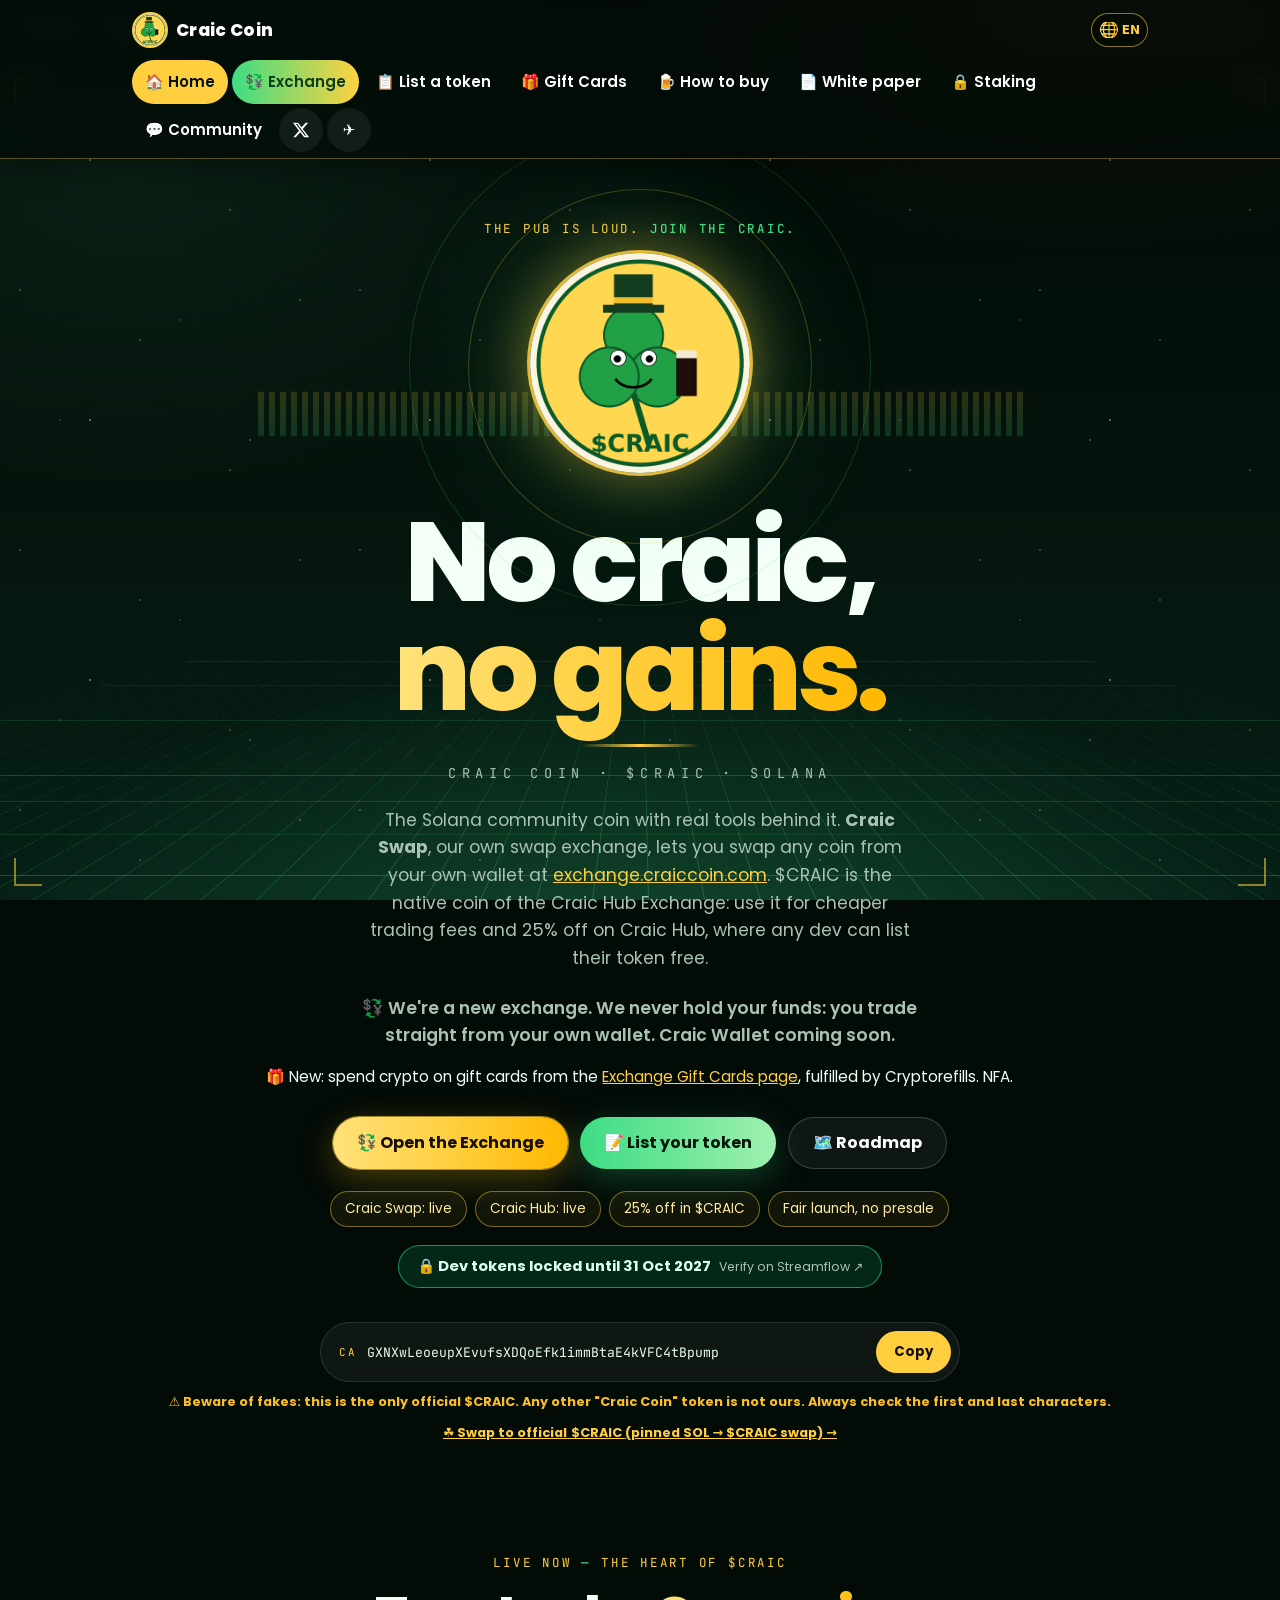
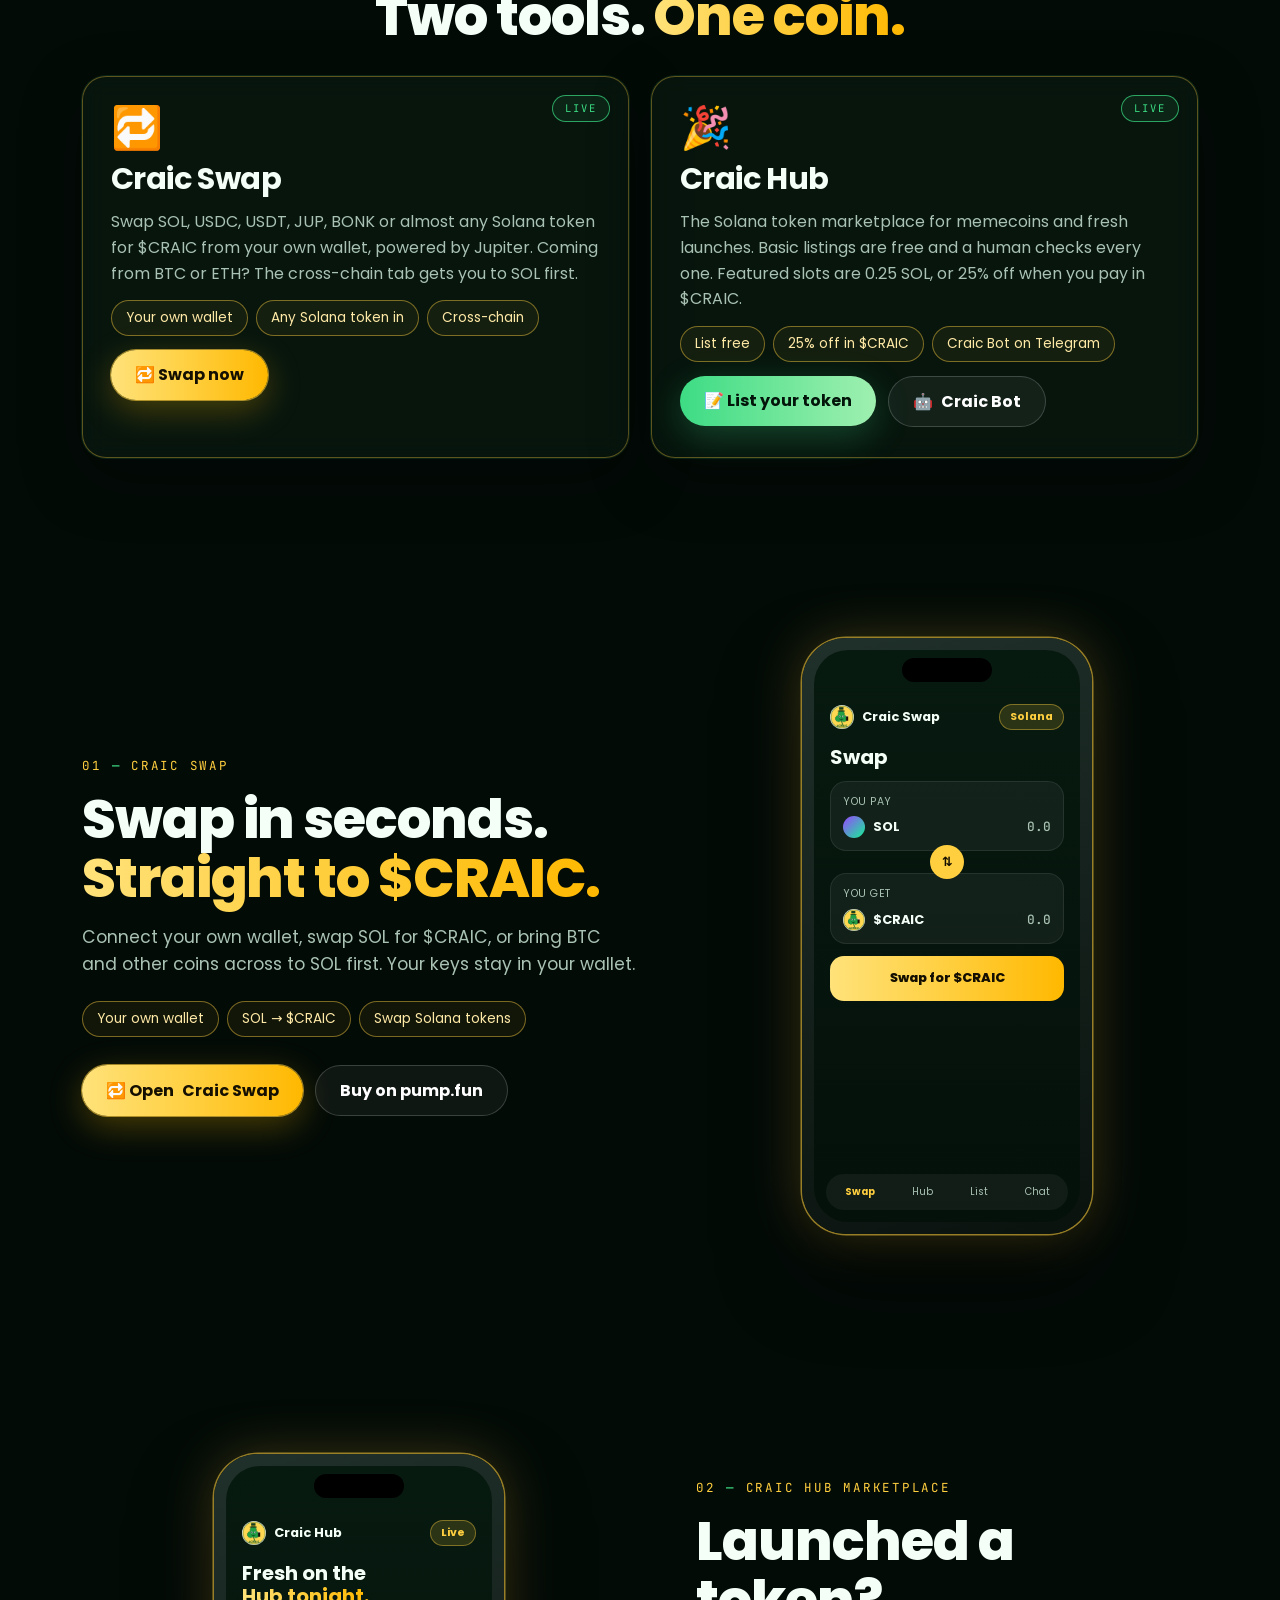
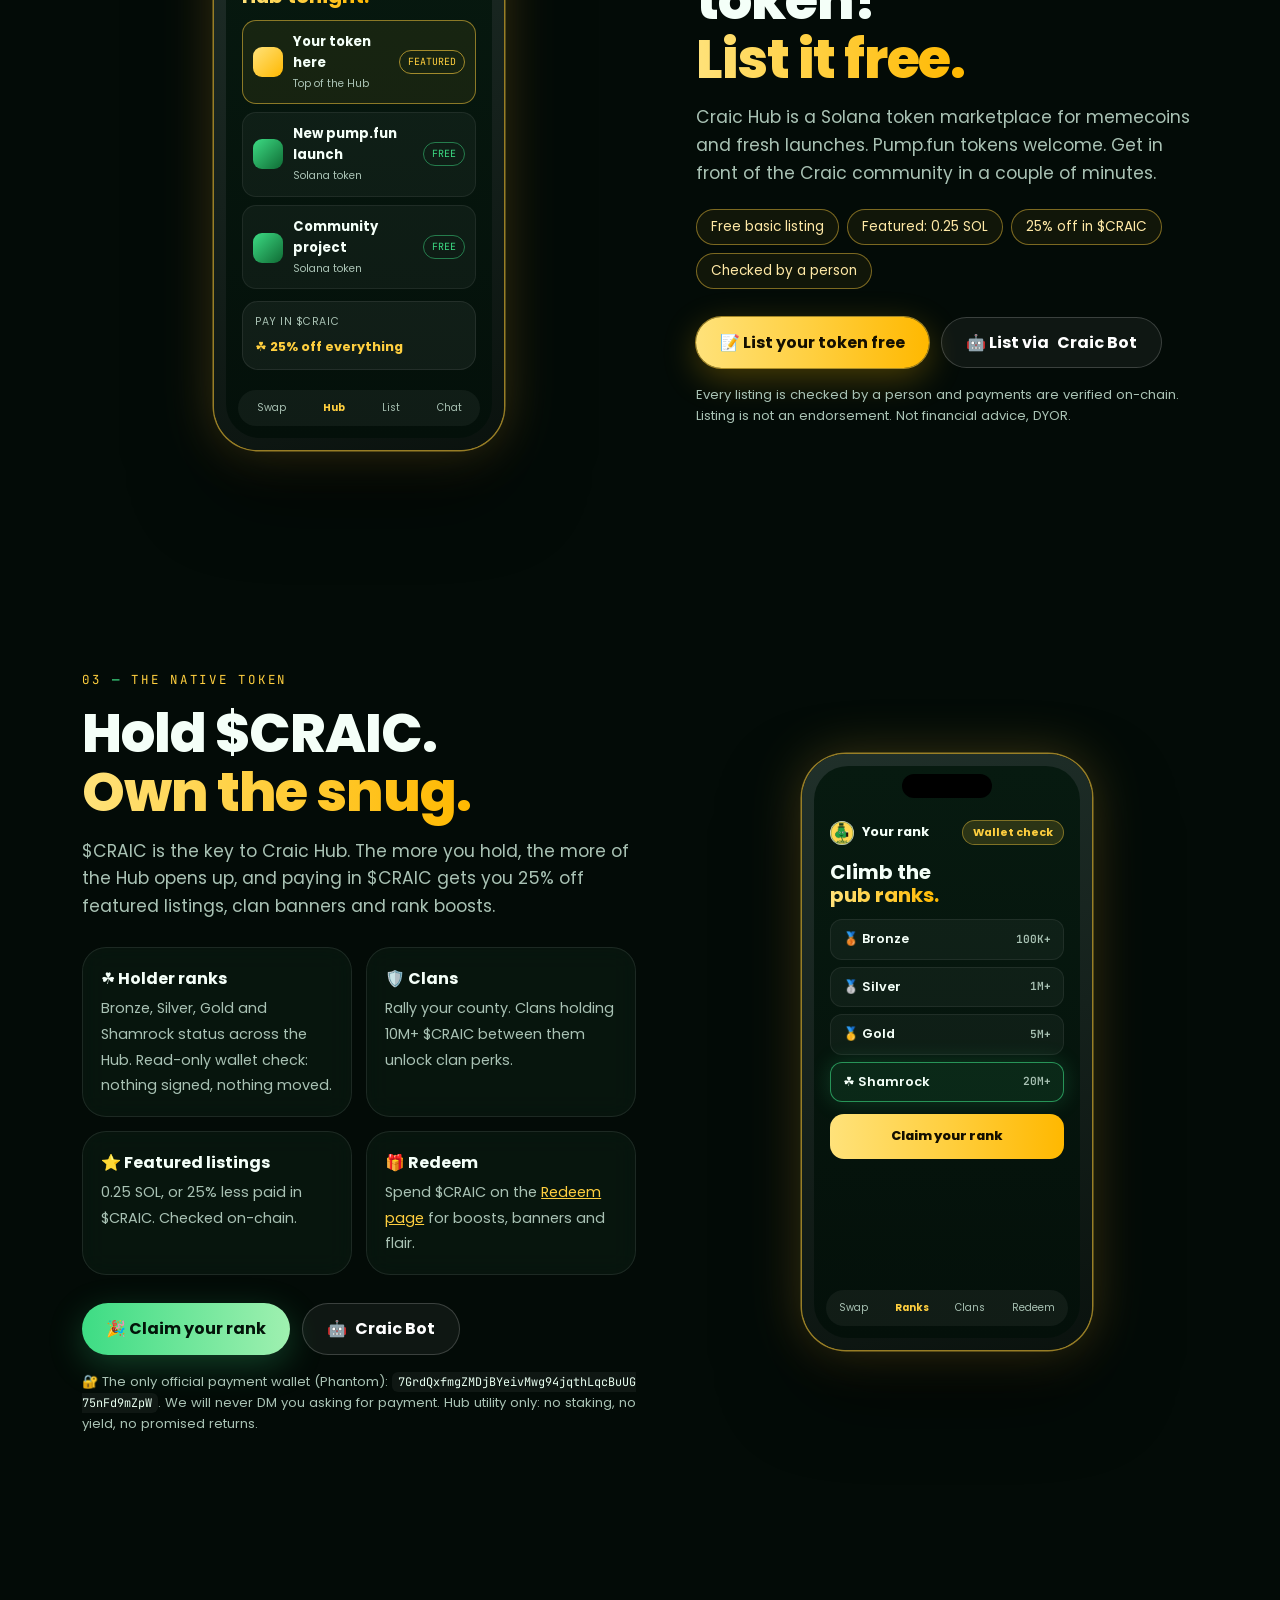
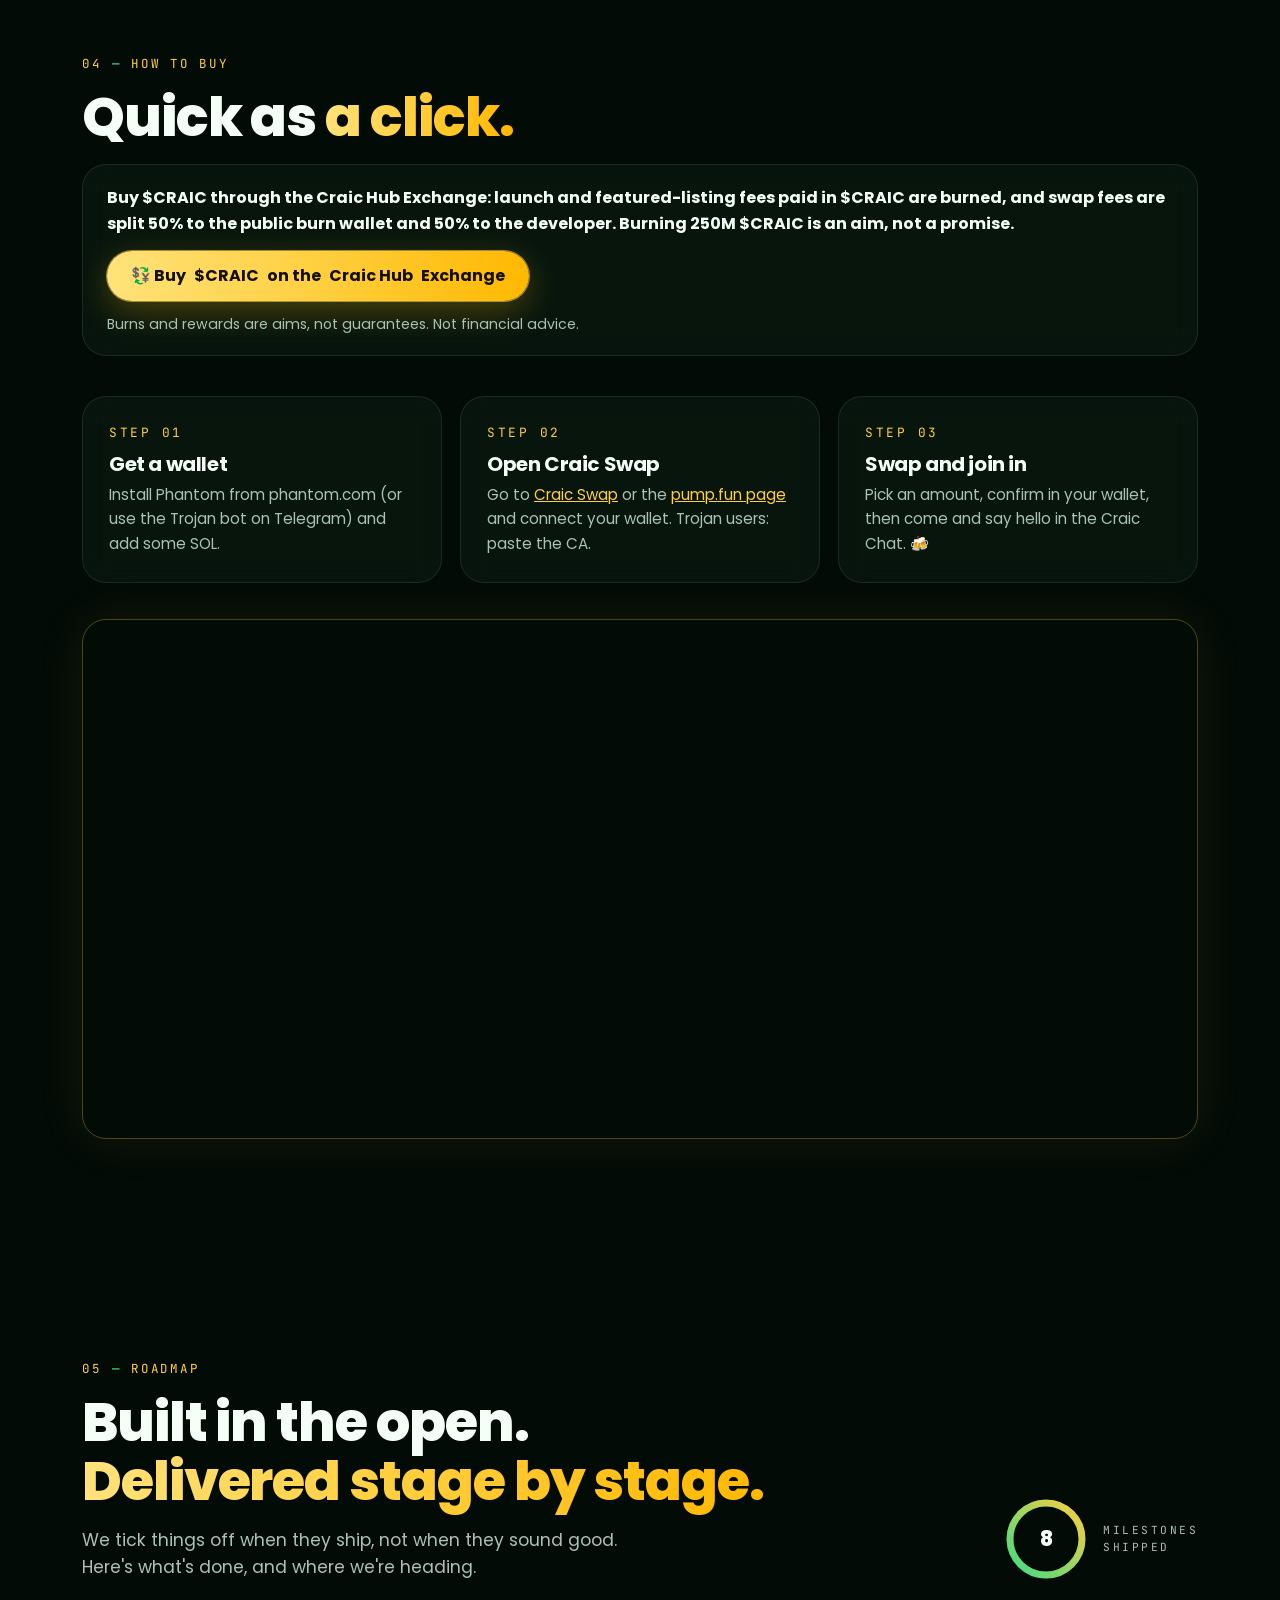
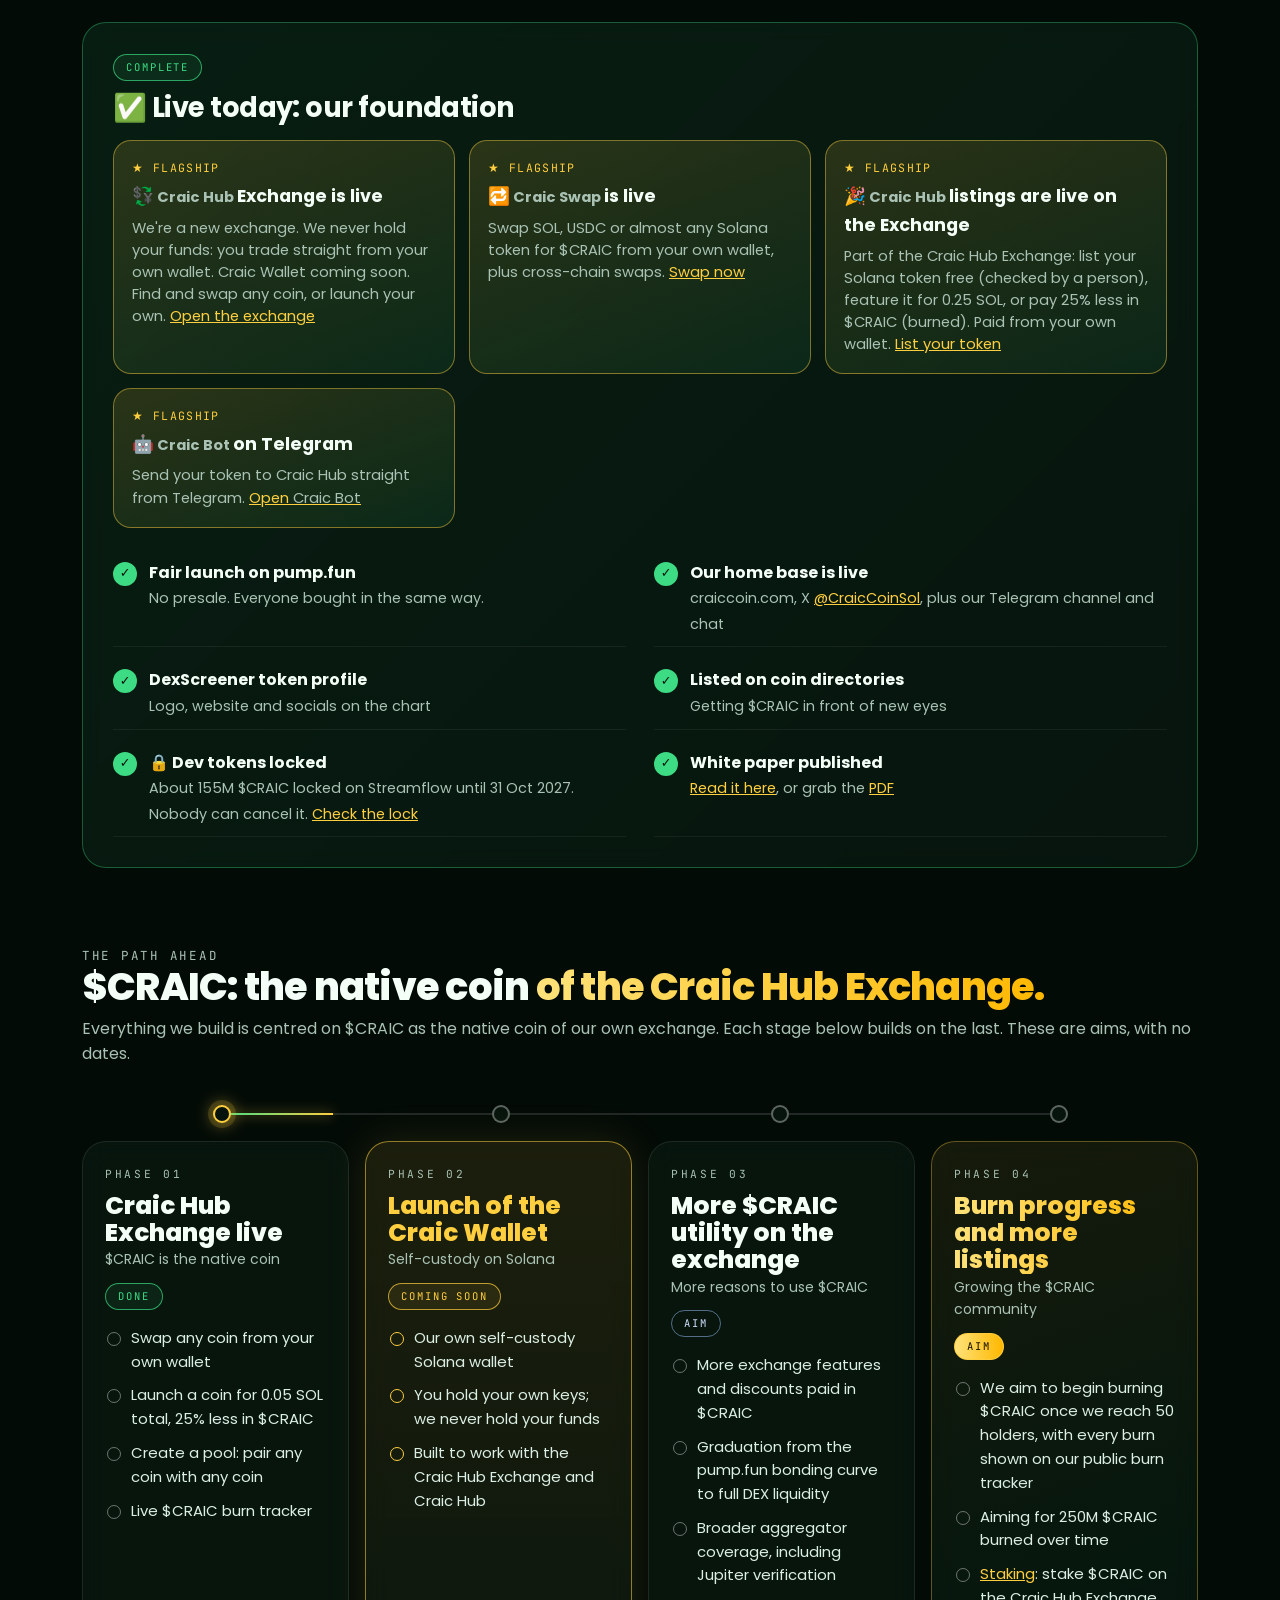
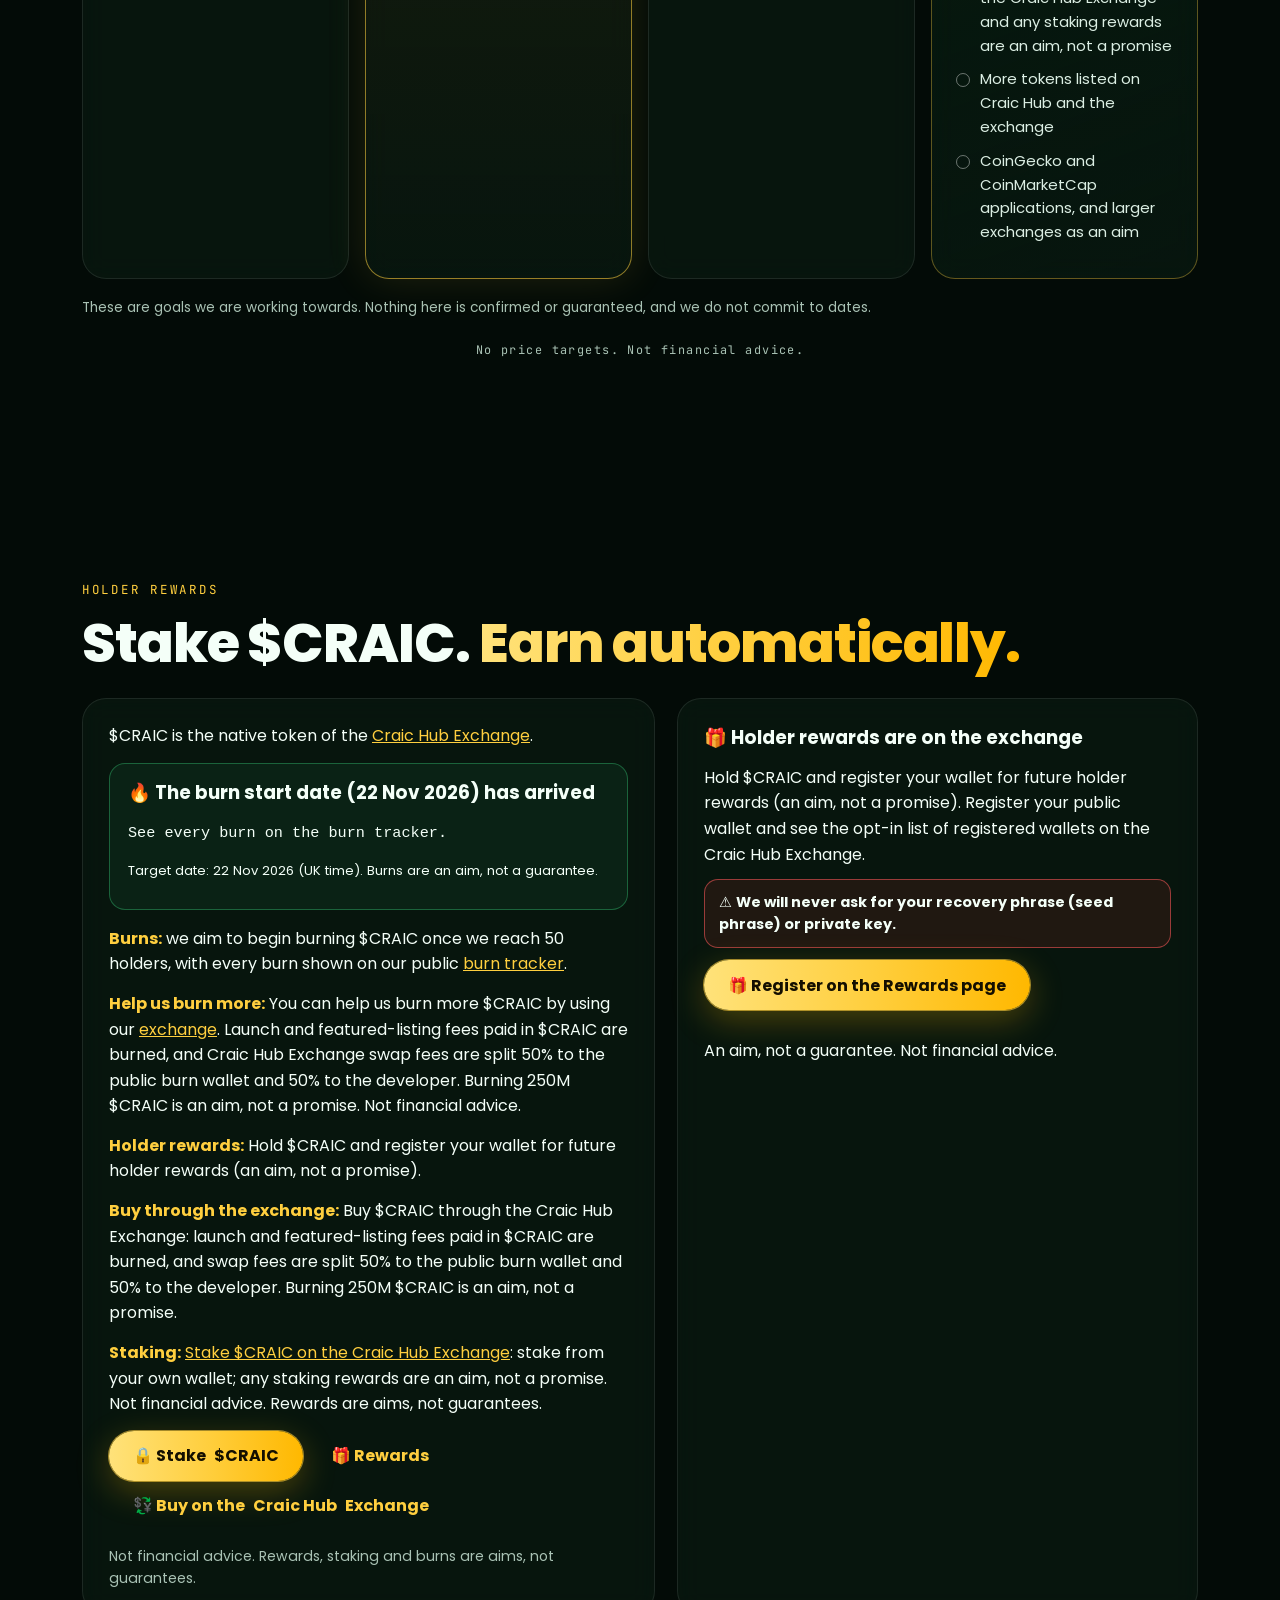
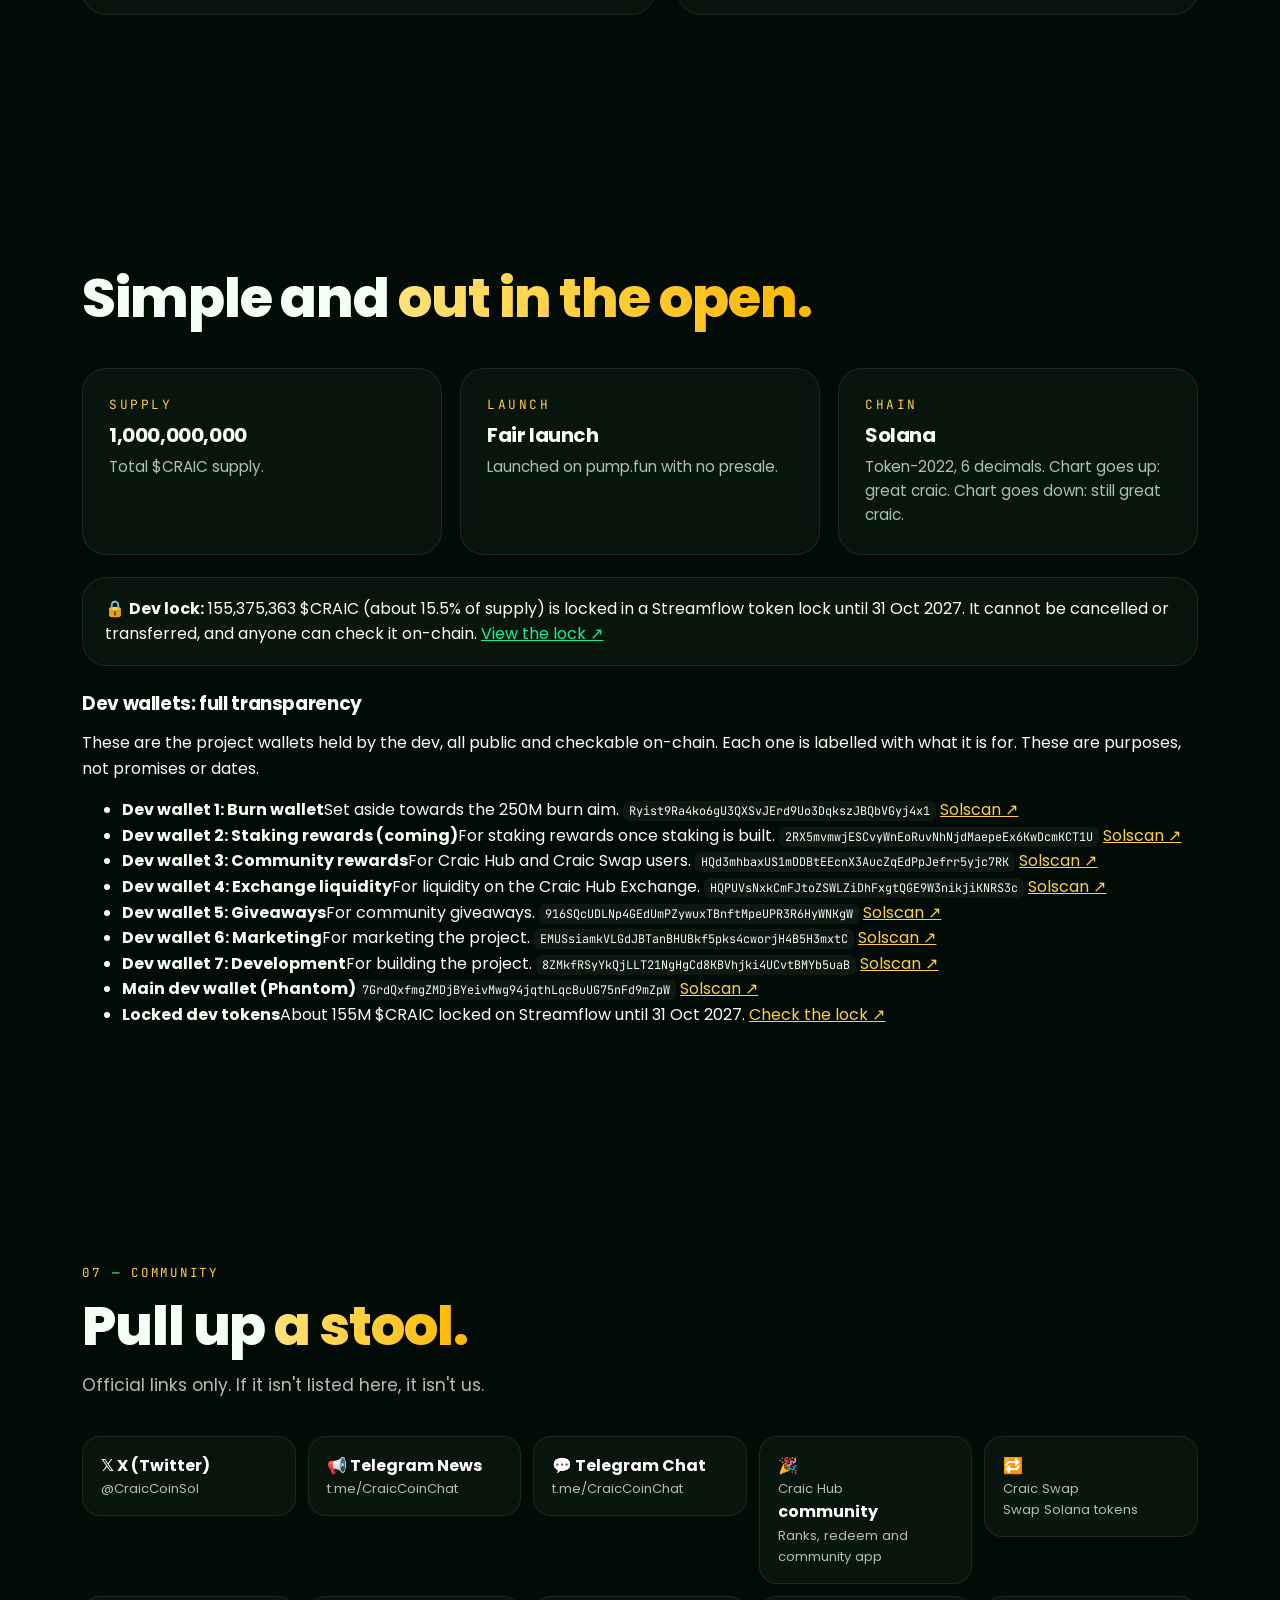
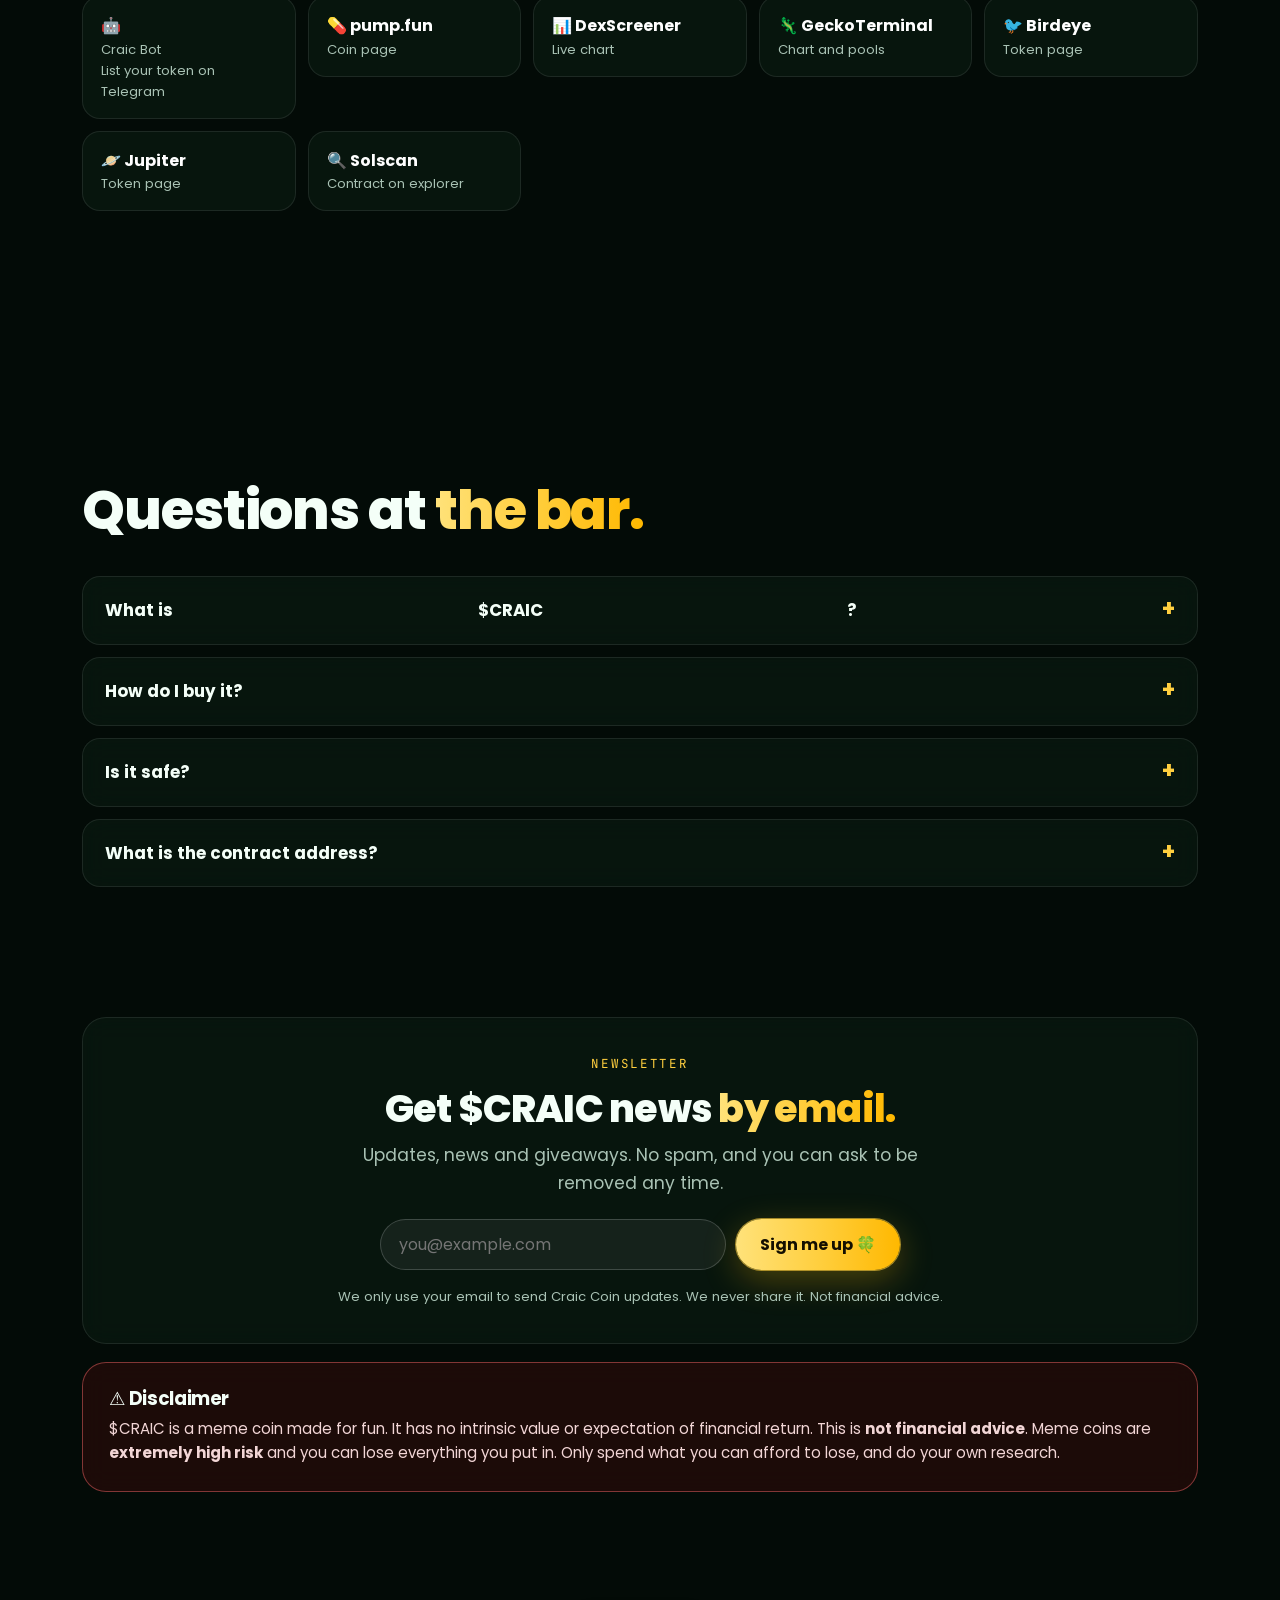
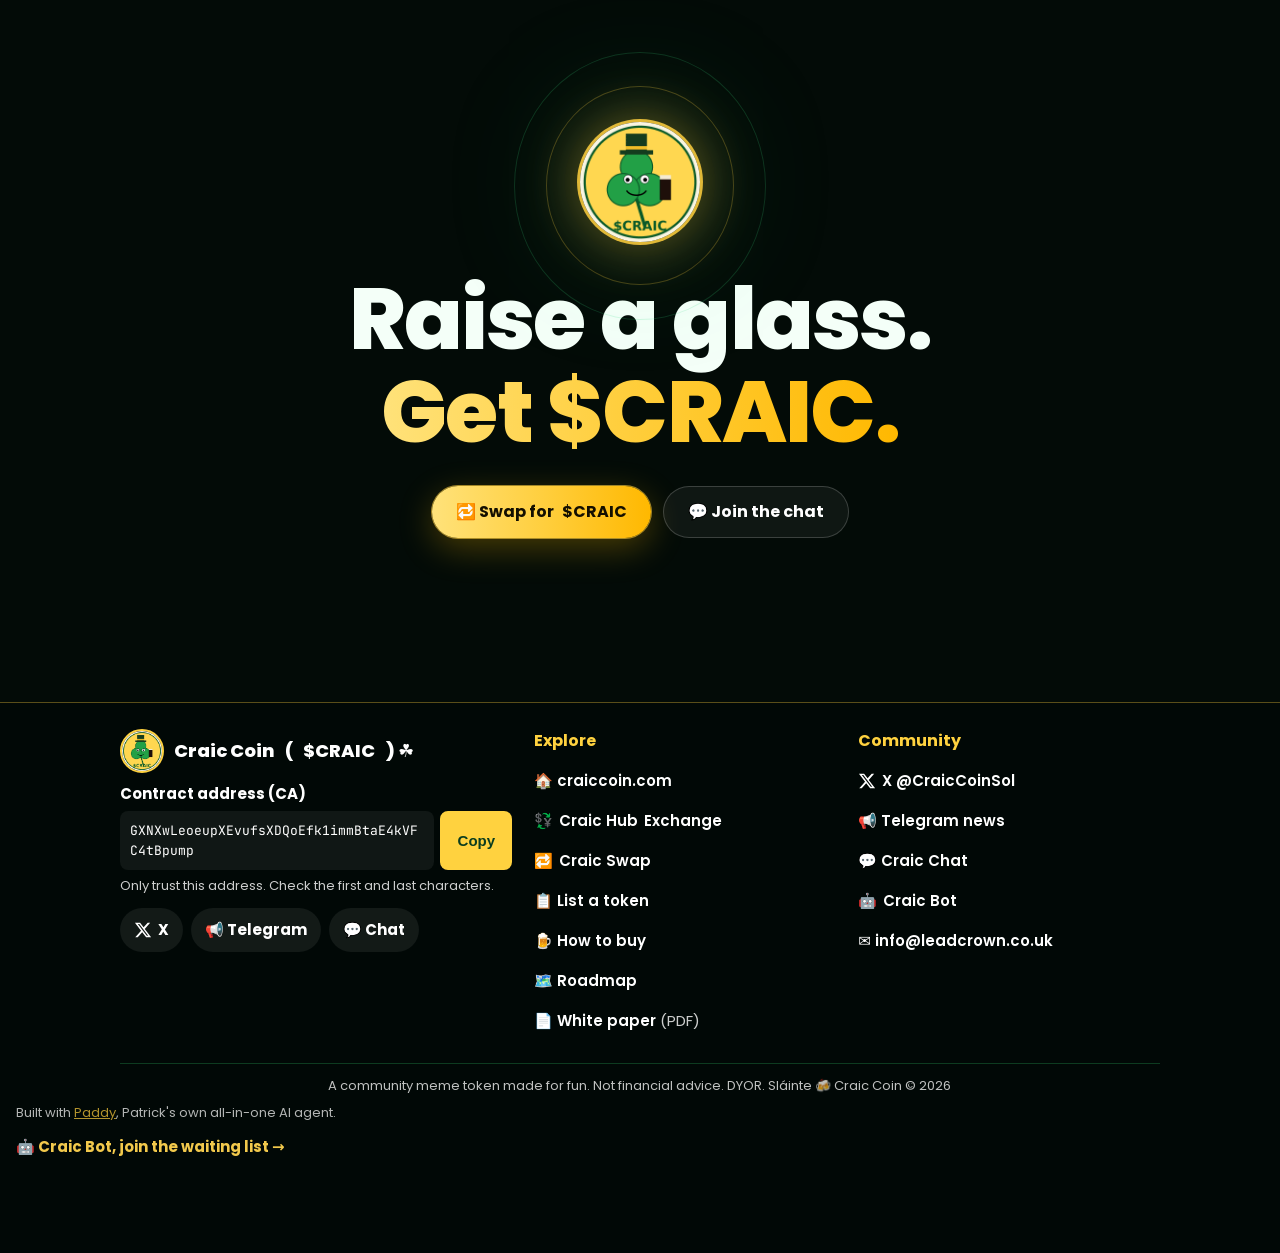
==== index.html @ 3e3497e4 "Add Craic Bot waiting list link" ====
<!doctype html><html lang="en"><head>
<meta name="google-site-verification" content="7_2n3aTsKD1qPJO-bYtIXYRhdj1GFNz4Z4BJj-OidW0" /><meta charset="utf-8"><meta name="viewport" content="width=device-width,initial-scale=1">
<!--CCSEO--><title>Craic Coin ($CRAIC) | Solana community meme coin. No craic, no gains</title>
<meta name="description" content="Craic Coin ($CRAIC) is a just-for-fun community meme coin on Solana with an Irish good-night-out theme. Swap for $CRAIC, open Craic Hub, list your Solana token free and join the craic on Telegram and X."><meta name="robots" content="index,follow,max-image-preview:large">
<link rel="canonical" href="https://craiccoin.com/">
<link rel="icon" href="/favicon.ico" sizes="any"><link rel="icon" type="image/png" sizes="32x32" href="/favicon-32.png"><link rel="apple-touch-icon" href="/apple-touch-icon.png"><meta name="theme-color" content="#030b07">
<meta property="og:type" content="website"><meta property="og:site_name" content="Craic Coin"><meta property="og:locale" content="en_GB">
<meta property="og:url" content="https://craiccoin.com/"><meta property="og:title" content="Craic Coin ($CRAIC) | Solana community meme coin. No craic, no gains"><meta property="og:description" content="Craic Coin ($CRAIC) is a just-for-fun community meme coin on Solana with an Irish good-night-out theme. Swap for $CRAIC, open Craic Hub, list your Solana token free and join the craic on Telegram and X.">
<meta property="og:image" content="https://craiccoin.com/og-image.png"><meta property="og:image:secure_url" content="https://craiccoin.com/og-image.png"><meta property="og:image:type" content="image/png"><meta property="og:image:width" content="1200"><meta property="og:image:height" content="630"><meta property="og:image:alt" content="Craic Coin ($CRAIC) logo: No craic, no gains">
<meta name="twitter:card" content="summary_large_image"><meta name="twitter:site" content="@CraicCoinSol"><meta name="twitter:title" content="Craic Coin ($CRAIC) | Solana community meme coin. No craic, no gains"><meta name="twitter:description" content="Craic Coin ($CRAIC) is a just-for-fun community meme coin on Solana with an Irish good-night-out theme. Swap for $CRAIC, open Craic Hub, list your Solana token free and join the craic on Telegram and X."><meta name="twitter:image" content="https://craiccoin.com/og-image.png"><meta name="twitter:image:alt" content="Craic Coin ($CRAIC) logo: No craic, no gains">
<script type="application/ld+json">{"@context":"https://schema.org","@graph":[{"@type":"WebSite","name":"Craic Coin ($CRAIC)","url":"https://craiccoin.com/"},{"@type":"Organization","name":"Craic Coin","url":"https://craiccoin.com/","logo":"https://craiccoin.com/logo.png","sameAs":["https://x.com/CraicCoinSol","https://t.me/CraicCoinChat","https://t.me/CraicCoinChat","https://craic-hub.base44.app","https://craic-swap.netlify.app/"]}]}</script><!--/CCSEO-->


<link rel="preconnect" href="https://fonts.googleapis.com"><link rel="preconnect" href="https://fonts.gstatic.com" crossorigin><link rel="stylesheet" href="https://fonts.googleapis.com/css2?family=JetBrains+Mono:wght@500&family=Poppins:wght@400;600;700;800&display=swap">
<!--CCNAV--><style id="ccnav-css">
html{scroll-behavior:smooth}[id]{scroll-margin-top:76px}
.ccnav{position:sticky;top:0;z-index:1000;background:#062614;border-bottom:3px solid #ffd23f;font-family:system-ui,-apple-system,sans-serif;line-height:1.3;text-align:left;box-shadow:0 2px 10px rgba(0,0,0,.35)}
.ccnav *,.ccfoot *{box-sizing:border-box}
.ccnav-in{max-width:1040px;margin:auto;display:flex;align-items:center;flex-wrap:wrap;gap:6px;padding:6px 12px}
.ccbrand{display:flex;align-items:center;gap:8px;color:#fff!important;text-decoration:none;font-weight:800;font-size:17px;min-height:48px;margin-right:auto}
.ccbrand img{width:36px!important;height:36px;border-radius:50%;border:2px solid #ffd23f!important;margin:0}
.ccmenu{display:flex;flex-wrap:wrap;align-items:center;gap:4px;list-style:none;margin:0;padding:0}
.ccmenu a{display:flex;align-items:center;gap:6px;min-height:44px;padding:8px 13px;border-radius:22px;color:#fff;text-decoration:none;font-weight:700;font-size:15px}
.ccmenu a:hover,.ccmenu a:focus-visible{background:#124d2a}
.ccmenu a[aria-current="page"]{background:#ffd23f;color:#0b3d1f}
.ccmenu a.ccswap{background:linear-gradient(90deg,#3ddc84,#ffd23f);color:#0b3d1f}
.ccmenu a.ccswap[aria-current="page"]{box-shadow:0 0 0 2px #fff}
.ccmenu li.ccsoc{display:flex;gap:4px}
.ccmenu a.ccico{padding:8px 11px;min-width:44px;justify-content:center;background:#124d2a}
.ccquick{display:none;align-items:center;min-height:44px;padding:8px 14px;border-radius:22px;font-weight:800;text-decoration:none;font-size:15px;background:linear-gradient(90deg,#3ddc84,#ffd23f);color:#0b3d1f!important}
.cchb{display:none;align-items:center;justify-content:center;width:48px;height:48px;padding:0!important;margin:0;border:2px solid #ffd23f!important;border-radius:12px!important;background:transparent!important;color:#ffd23f!important;font-size:24px;cursor:pointer}
@media(max-width:860px){.cchb,.ccquick{display:flex}.ccmenu{display:none;width:100%;flex-direction:column;align-items:stretch;gap:4px;padding:6px 0 10px}.ccnav.open .ccmenu{display:flex}.ccmenu a{min-height:52px;font-size:18px;padding:12px 16px;border-radius:12px}.ccmenu li.ccsoc{display:flex;gap:8px}.ccmenu li.ccsoc a{flex:1;justify-content:center}}
.ccsr{display:none}@media(max-width:860px){.ccsr{display:inline}}
.cctop{position:fixed;right:16px;bottom:18px;z-index:999;width:52px;height:52px;border-radius:50%;background:#ffd23f;color:#0b3d1f!important;font-size:24px;font-weight:900;display:flex;align-items:center;justify-content:center;text-decoration:none;box-shadow:0 4px 14px rgba(0,0,0,.45);opacity:0;pointer-events:none;transition:opacity .2s}
.cctop.show{opacity:1;pointer-events:auto}
.ccfoot{background:#062614;border-top:3px solid #ffd23f;color:#fff;opacity:1!important;text-align:left!important;font-size:15px!important;padding:26px 16px 80px!important;margin-top:24px;font-family:system-ui,-apple-system,sans-serif;line-height:1.5}
.ccfoot-in{max-width:1040px;margin:auto;display:grid;gap:22px;grid-template-columns:1.3fr 1fr 1fr}
.ccfoot h4{margin:0 0 8px;color:#ffd23f;font-size:16px}
.ccfoot ul{list-style:none;margin:0;padding:0}.ccfoot li a{display:inline-flex;align-items:center;gap:6px;min-height:40px;color:#fff;text-decoration:none;font-weight:600}
.ccfoot li a:hover{color:#ffd23f}
.ccf-brand{display:flex;align-items:center;gap:10px;font-weight:800;font-size:18px;margin-bottom:10px}.ccf-brand img{width:44px!important;height:44px;border-radius:50%;border:2px solid #ffd23f!important}
.ccf-cabox{display:flex;gap:6px;align-items:stretch;margin:6px 0}
.ccf-cabox code{flex:1;background:#0b3d1f!important;padding:10px!important;border-radius:8px;word-break:break-all;font-size:13px;color:#fff}
.ccf-cabox button{min-width:72px;min-height:44px;padding:8px 12px!important;border:0;border-radius:8px!important;background:#ffd23f!important;color:#0b3d1f!important;font-weight:800;cursor:pointer;font-size:15px}
.ccf-soc{display:flex;gap:8px;flex-wrap:wrap;margin-top:12px}.ccf-soc a{display:inline-flex;align-items:center;gap:6px;min-height:44px;padding:8px 14px;border-radius:22px;background:#124d2a;color:#fff;text-decoration:none;font-weight:700}
.ccf-legal{grid-column:1/-1;font-size:13px;opacity:.75;margin:0;border-top:1px solid #124d2a;padding-top:12px;text-align:center}
@media(max-width:760px){.ccfoot-in{grid-template-columns:1fr 1fr}.ccf-main{grid-column:1/-1}}
@media print{.ccnav,.cctop,.ccfoot{display:none!important}}
</style><!--/CCNAV--><style id="redesign-css">:root{--bg:#030b07;--ink:#f4fff8;--mut:#a9c2b4;--gold:#ffcf3f;--gold2:#ffb800;--green:#3ddc84;--line:rgba(255,255,255,.09);--card:rgba(10,28,19,.62);--mono:"JetBrains Mono",ui-monospace,Menlo,monospace;--sans:"Poppins",system-ui,-apple-system,sans-serif}
*{box-sizing:border-box}
html{background:var(--bg)}
body{margin:0;font-family:var(--sans);color:var(--ink);background:transparent;line-height:1.6;overflow-x:hidden;-webkit-font-smoothing:antialiased}
a{color:var(--gold)}
img{max-width:100%}
/* ---------- backdrop: stars, glow, moving grid floor ---------- */
.bg{position:fixed;inset:0;z-index:-2;pointer-events:none;background:
 radial-gradient(ellipse 80% 55% at 50% 108%,rgba(61,220,132,.22),transparent 65%),
 radial-gradient(ellipse 60% 40% at 85% 0%,rgba(255,207,63,.08),transparent 70%),
 radial-gradient(ellipse 70% 50% at 10% 20%,rgba(30,90,60,.25),transparent 70%),
 linear-gradient(180deg,#020805 0%,#04140c 55%,#062016 100%)}
.stars,.stars2{position:fixed;inset:0;z-index:-2;pointer-events:none;background-repeat:repeat;opacity:.7}
.stars{background-image:radial-gradient(1px 1px at 20px 30px,#fff,transparent),radial-gradient(1px 1px at 140px 80px,#cfe,transparent),radial-gradient(1.4px 1.4px at 90px 160px,#fff,transparent),radial-gradient(1px 1px at 230px 210px,#ffd,transparent),radial-gradient(1px 1px at 300px 40px,#fff,transparent);background-size:340px 260px;animation:tw 6s ease-in-out infinite alternate}
.stars2{background-image:radial-gradient(1px 1px at 60px 120px,#fff,transparent),radial-gradient(1.6px 1.6px at 250px 140px,#bfffd9,transparent),radial-gradient(1px 1px at 180px 20px,#fff,transparent);background-size:420px 300px;opacity:.45;animation:tw 9s ease-in-out infinite alternate-reverse}
@keyframes tw{from{opacity:.25}to{opacity:.8}}
.floor{position:fixed;left:-50%;right:-50%;bottom:0;height:42vh;z-index:-1;pointer-events:none;perspective:340px;overflow:hidden;-webkit-mask-image:linear-gradient(to top,#000 10%,transparent 95%);mask-image:linear-gradient(to top,#000 10%,transparent 95%)}
.floor i{position:absolute;inset:-100% 0 0 0;transform:rotateX(62deg);transform-origin:50% 100%;background-image:linear-gradient(rgba(61,220,132,.35) 1px,transparent 1px),linear-gradient(90deg,rgba(61,220,132,.28) 1px,transparent 1px);background-size:56px 56px;animation:floor 3.5s linear infinite}
@keyframes floor{to{background-position:0 56px}}
.hud{position:fixed;width:28px;height:28px;z-index:5;pointer-events:none;border-color:rgba(255,207,63,.55);border-style:solid;border-width:0}
.hud.tl{top:78px;left:14px;border-top-width:2px;border-left-width:2px}.hud.tr{top:78px;right:14px;border-top-width:2px;border-right-width:2px}
.hud.bl{bottom:14px;left:14px;border-bottom-width:2px;border-left-width:2px}.hud.br{bottom:14px;right:14px;border-bottom-width:2px;border-right-width:2px}
@media(max-width:700px){.hud{display:none}}
/* ---------- nav restyle ---------- */
.ccnav{background:rgba(3,12,8,.72)!important;-webkit-backdrop-filter:blur(14px);backdrop-filter:blur(14px);border-bottom:1px solid rgba(255,207,63,.35)!important;box-shadow:0 8px 30px rgba(0,0,0,.35)!important;font-family:var(--sans)!important}
.ccbrand{font-family:var(--sans);letter-spacing:.02em}
.ccmenu a{font-weight:600!important}
.ccmenu a:hover,.ccmenu a:focus-visible{background:rgba(61,220,132,.14)!important}
.ccmenu a.ccico{background:rgba(255,255,255,.06)!important}
.ccmenu a[aria-current="page"]{background:var(--gold)!important;color:#041009!important}
@media(max-width:860px){.ccnav.open{background:rgba(3,12,8,.97)!important}}
.ccfoot{background:rgba(2,9,6,.85)!important;border-top:1px solid rgba(255,207,63,.35)!important;font-family:var(--sans)!important}
.ccf-cabox code{background:rgba(255,255,255,.06)!important;font-family:var(--mono)}
.ccf-soc a{background:rgba(255,255,255,.07)!important}
.cctop{background:var(--gold)!important}
/* ---------- type + utilities ---------- */
.wrap{max-width:1160px;margin:0 auto;padding:0 22px}
.lbl{font-family:var(--mono);font-size:.78rem;letter-spacing:.22em;text-transform:uppercase;color:var(--gold);display:flex;align-items:center;gap:10px;margin:0 0 14px}
.lbl b{color:var(--green);font-weight:500}
h1,h2,h3{font-family:var(--sans);line-height:1.08;margin:0;letter-spacing:-.02em}
h2{font-size:clamp(2rem,4.6vw,3.4rem);font-weight:800}
.g{color:var(--gold);background:linear-gradient(90deg,#ffe27a,#ffcf3f 45%,#ffb800);-webkit-background-clip:text;background-clip:text;-webkit-text-fill-color:transparent}
.gr{color:var(--green)}
.lead{color:var(--mut);font-size:1.08rem;max-width:560px;margin:16px 0 0}
.chips{display:flex;flex-wrap:wrap;gap:8px;margin:22px 0 0;padding:0;list-style:none}
.chips li{font-size:.85rem;padding:6px 14px;border-radius:999px;border:1px solid rgba(255,207,63,.45);color:#ffe9a6;background:rgba(255,207,63,.06)}
.btns{display:flex;flex-wrap:wrap;gap:12px;margin-top:28px}
.btn{display:inline-flex;align-items:center;gap:8px;min-height:50px;padding:12px 24px;border-radius:999px;font-weight:700;text-decoration:none;font-size:1rem;transition:transform .2s,box-shadow .2s,background .2s;border:0;cursor:pointer;font-family:var(--sans)}
.btn.pri{background:linear-gradient(90deg,#ffe27a,#ffcf3f,#ffb800);color:#140f00;box-shadow:0 0 0 1px rgba(255,207,63,.6),0 10px 34px rgba(255,190,0,.28)}
.btn.grn{background:linear-gradient(90deg,#3ddc84,#9ff0b0);color:#03140a;box-shadow:0 10px 34px rgba(61,220,132,.25)}
.btn.gh{background:rgba(255,255,255,.05);color:#fff;border:1px solid rgba(255,255,255,.18)}
.btn:hover{transform:translateY(-2px)}
.btn.pri:hover{box-shadow:0 0 0 1px #ffcf3f,0 14px 44px rgba(255,190,0,.45)}
section{position:relative;padding:110px 0}
@media(max-width:700px){section{padding:72px 0}}
.rv{opacity:0;transform:translateY(28px);transition:opacity .8s cubic-bezier(.2,.7,.2,1),transform .8s cubic-bezier(.2,.7,.2,1)}
.rv.in{opacity:1;transform:none}
.d1{transition-delay:.08s}.d2{transition-delay:.16s}.d3{transition-delay:.24s}.d4{transition-delay:.32s}
@media(prefers-reduced-motion:reduce){*,*::before,*::after{animation:none!important;transition:none!important}.rv{opacity:1;transform:none}}
/* ---------- hero ---------- */
.hero{min-height:calc(100vh - 60px);display:flex;align-items:center;padding:60px 0 90px;text-align:center;overflow:hidden}
.hero .wrap{position:relative;z-index:2}
.eq{position:absolute;left:50%;top:50%;transform:translate(-50%,-62%);display:flex;align-items:center;gap:5px;height:300px;z-index:0;opacity:.17;width:min(1100px,100vw);justify-content:center}
.eq span{flex:0 0 6px;height:100%;border-radius:4px;background:linear-gradient(180deg,#ffcf3f,#3ddc84);transform:scaleY(.15);animation:eq 1.6s ease-in-out infinite}
@keyframes eq{0%,100%{transform:scaleY(.12)}50%{transform:scaleY(var(--h,.7))}}
.coin{position:relative;width:min(220px,52vw);aspect-ratio:1;margin:0 auto 26px}
.coin img{position:relative;z-index:2;width:100%;height:100%;border-radius:50%;box-shadow:0 0 0 3px rgba(255,207,63,.85),0 0 60px rgba(255,207,63,.45),0 0 140px rgba(61,220,132,.25);animation:bob 5s ease-in-out infinite}
.coin::before,.coin::after{content:"";position:absolute;inset:-28%;border-radius:50%;border:1px solid rgba(255,207,63,.25);animation:ring 4s ease-out infinite}
.coin::after{inset:-55%;border-color:rgba(61,220,132,.18);animation-delay:2s}
@keyframes ring{0%{transform:scale(.7);opacity:0}30%{opacity:1}100%{transform:scale(1.15);opacity:0}}
@keyframes bob{0%,100%{transform:translateY(0) rotate(-2deg)}50%{transform:translateY(-10px) rotate(2deg)}}
.hero h1{font-size:clamp(3rem,10vw,7rem);font-weight:800;letter-spacing:-.04em;line-height:.98}
.hero .tick{font-family:var(--mono);font-size:clamp(.7rem,2.2vw,.85rem);letter-spacing:.42em;color:var(--mut);margin:16px 0 0;text-transform:uppercase}
.hero .bar{width:120px;height:3px;margin:18px auto 0;border-radius:3px;background:linear-gradient(90deg,transparent,var(--gold),transparent)}
.hero .lead{margin:22px auto 0;text-align:center}
.hero .btns,.hero .chips{justify-content:center}
.clock{position:absolute;top:18px;right:22px;font-family:var(--mono);font-size:.72rem;letter-spacing:.2em;color:rgba(255,207,63,.75);z-index:3}
.clock.l{left:22px;right:auto;color:rgba(169,194,180,.7)}
@media(max-width:700px){.clock{display:none}}
/* ---------- CA strip ---------- */
.ca{margin:34px auto 0;max-width:640px;display:flex;align-items:center;gap:10px;padding:8px 8px 8px 18px;border-radius:999px;background:rgba(255,255,255,.05);border:1px solid rgba(255,255,255,.12);-webkit-backdrop-filter:blur(10px);backdrop-filter:blur(10px)}
.ca span{font-family:var(--mono);font-size:.68rem;letter-spacing:.2em;color:var(--gold);white-space:nowrap}
.ca code{flex:1;font-family:var(--mono);font-size:.82rem;color:#e8fff1;overflow:hidden;text-overflow:ellipsis;white-space:nowrap;text-align:left}
.ca button{min-height:42px;padding:8px 18px;border-radius:999px;border:0;background:var(--gold);color:#140f00;font-weight:700;cursor:pointer;font-family:var(--sans)}
.canote{font-size:.8rem;color:var(--mut);margin:10px 0 0}
@media(max-width:520px){.ca{border-radius:18px;flex-wrap:wrap;padding:12px}.ca code{white-space:normal;word-break:break-all;flex-basis:100%}.ca button{width:100%}}
/* ---------- feature rows with phone ---------- */
.feat{display:grid;grid-template-columns:1.05fr .95fr;gap:60px;align-items:center}
.feat.rev .ftxt{order:2}
@media(max-width:900px){.feat{grid-template-columns:1fr;gap:44px}.feat.rev .ftxt{order:0}}
.phone{position:relative;width:290px;max-width:82vw;margin:0 auto;aspect-ratio:9/18.5;border-radius:44px;padding:12px;background:linear-gradient(160deg,#20302a,#0a120e);box-shadow:0 0 0 1.5px rgba(255,207,63,.55),0 0 50px rgba(255,207,63,.22),0 40px 80px rgba(0,0,0,.6);animation:float 7s ease-in-out infinite}
@keyframes float{0%,100%{transform:translateY(0)}50%{transform:translateY(-12px)}}
.phone::before{content:"";position:absolute;top:20px;left:50%;transform:translateX(-50%);width:90px;height:24px;border-radius:14px;background:#000;z-index:3}
.scr{position:relative;height:100%;border-radius:34px;overflow:hidden;background:linear-gradient(180deg,#071a10,#04100a);padding:54px 16px 16px;font-size:.8rem}
.scr .top{display:flex;align-items:center;gap:8px;font-weight:700;margin-bottom:16px}
.scr .top img{width:24px;height:24px;border-radius:50%}
.scr .top em{margin-left:auto;font-style:normal;font-size:.68rem;padding:3px 10px;border-radius:999px;background:rgba(255,207,63,.15);color:var(--gold);border:1px solid rgba(255,207,63,.4)}
.scr h4{font-size:1.25rem;margin:0 0 12px;line-height:1.15}
.box{background:rgba(255,255,255,.05);border:1px solid rgba(255,255,255,.08);border-radius:16px;padding:12px;margin-bottom:8px}
.box small{display:block;color:var(--mut);font-size:.66rem;margin-bottom:6px;letter-spacing:.05em}
.tok{display:flex;align-items:center;gap:8px;font-weight:700}
.tok i{width:22px;height:22px;border-radius:50%;display:inline-block;flex:0 0 22px;background:linear-gradient(135deg,#9945ff,#14f195)}
.tok img{width:22px;height:22px;border-radius:50%}
.tok span{margin-left:auto;color:var(--mut);font-weight:500;font-family:var(--mono)}
.swapi{width:34px;height:34px;margin:-14px auto -6px;position:relative;z-index:2;border-radius:50%;background:var(--gold);color:#140f00;display:flex;align-items:center;justify-content:center;font-weight:800;animation:spin 6s ease-in-out infinite}
@keyframes spin{0%,70%{transform:rotate(0)}85%,100%{transform:rotate(180deg)}}
.scr .go{margin-top:12px;text-align:center;padding:12px;border-radius:14px;font-weight:800;background:linear-gradient(90deg,#ffe27a,#ffcf3f,#ffb800);color:#140f00;position:relative;overflow:hidden}
.scr .go::after{content:"";position:absolute;inset:0;background:linear-gradient(100deg,transparent 30%,rgba(255,255,255,.55) 50%,transparent 70%);transform:translateX(-100%);animation:shine 3.2s ease-in-out infinite}
@keyframes shine{60%,100%{transform:translateX(100%)}}
.li{display:flex;align-items:center;gap:10px;padding:10px;border-radius:14px;background:rgba(255,255,255,.04);border:1px solid rgba(255,255,255,.07);margin-bottom:8px;animation:slide .8s cubic-bezier(.2,.7,.2,1) both}
.li:nth-of-type(2){animation-delay:.25s}.li:nth-of-type(3){animation-delay:.5s}
.li.ft{animation:slide .8s cubic-bezier(.2,.7,.2,1) both,glow 3s ease-in-out 1s infinite}
@keyframes slide{from{opacity:0;transform:translateX(18px)}to{opacity:1;transform:none}}
@keyframes glow{50%{box-shadow:0 0 22px rgba(255,207,63,.35)}}
.li b{display:block;font-size:.82rem}.li small{color:var(--mut);font-size:.66rem}
.li .av{width:30px;height:30px;border-radius:9px;flex:0 0 30px;background:linear-gradient(135deg,#3ddc84,#0f6b34)}
.li .tag{margin-left:auto;font-size:.62rem;font-family:var(--mono);padding:3px 8px;border-radius:999px;border:1px solid rgba(61,220,132,.5);color:var(--green)}
.li.ft{border-color:rgba(255,207,63,.5);background:rgba(255,207,63,.07)}.li.ft .tag{border-color:rgba(255,207,63,.6);color:var(--gold)}.li.ft .av{background:linear-gradient(135deg,#ffe27a,#ffb800)}
.rank{display:flex;align-items:center;justify-content:space-between;padding:9px 12px;border-radius:12px;margin-bottom:7px;background:rgba(255,255,255,.04);border:1px solid rgba(255,255,255,.07);font-weight:600}
.rank span{font-family:var(--mono);color:var(--mut);font-size:.7rem}
.rank.sh{border-color:rgba(61,220,132,.6);background:rgba(61,220,132,.1);box-shadow:0 0 22px rgba(61,220,132,.2)}
.nav5{position:absolute;left:12px;right:12px;bottom:12px;display:flex;justify-content:space-around;padding:10px 0;border-radius:18px;background:rgba(255,255,255,.05);font-size:.62rem;color:var(--mut)}
.nav5 b{color:var(--gold)}
.lockb{display:inline-flex;align-items:center;gap:8px;margin:18px auto 0;padding:9px 18px;border-radius:999px;background:rgba(20,241,149,.12);border:1px solid rgba(20,241,149,.55);color:#dfffee;font-weight:700;font-size:.92rem;text-decoration:none;transition:transform .2s,border-color .2s}.lockb:hover{transform:translateY(-2px);border-color:#14f195}.lockb small{font-weight:400;color:var(--mut);font-size:.78rem}
.lockline{margin-top:22px;padding:18px 22px}.lockline a{color:#14f195}
.fine{font-size:.82rem;color:var(--mut);margin:16px 0 0}
.wal{font-family:var(--mono);font-size:.74rem;word-break:break-all;color:#e8fff1;background:rgba(255,255,255,.05);padding:2px 6px;border-radius:6px}
/* ---------- glass cards ---------- */
.glass{background:var(--card);border:1px solid var(--line);border-radius:24px;-webkit-backdrop-filter:blur(12px);backdrop-filter:blur(12px)}
.steps{display:grid;grid-template-columns:repeat(3,1fr);gap:18px;margin-top:40px}
@media(max-width:860px){.steps{grid-template-columns:1fr}}
.step{padding:26px}
.step .n{font-family:var(--mono);color:var(--gold);font-size:.8rem;letter-spacing:.2em}
.step h3{font-size:1.25rem;margin:10px 0 8px}
.step p{margin:0;color:var(--mut);font-size:.95rem}
.chart{margin-top:36px;height:520px;border-radius:24px;overflow:hidden;border:1px solid rgba(255,207,63,.3);box-shadow:0 0 50px rgba(255,207,63,.08)}
.chart iframe{width:100%;height:100%;border:0;display:block}
@media(max-width:640px){.chart{height:430px}}
/* ---------- roadmap ---------- */
.rmhead{display:flex;align-items:flex-end;justify-content:space-between;gap:24px;flex-wrap:wrap}
.ringw{display:flex;align-items:center;gap:14px}
.ringw small{font-family:var(--mono);font-size:.7rem;letter-spacing:.22em;color:var(--mut);text-transform:uppercase;line-height:1.5}
.ring{position:relative;width:86px;height:86px}
.ring svg{width:100%;height:100%;transform:rotate(-90deg)}
.ring circle{fill:none;stroke-width:7}
.ring .bgc{stroke:rgba(255,255,255,.08)}
.ring .fg{stroke:url(#rg);stroke-linecap:round;stroke-dasharray:226;stroke-dashoffset:226;transition:stroke-dashoffset 1.8s cubic-bezier(.2,.7,.2,1) .3s}
.ring.in .fg{stroke-dashoffset:0}
.ring b{position:absolute;inset:0;display:flex;align-items:center;justify-content:center;font-size:1.3rem;font-weight:800}
.ach{margin-top:40px;padding:30px;border-color:rgba(61,220,132,.35);background:linear-gradient(135deg,rgba(61,220,132,.09),rgba(10,28,19,.6))}
.ach .badge{margin-bottom:6px}
.ach h3{font-size:1.7rem;margin:6px 0 18px}
.achl{list-style:none;margin:0;padding:0;display:grid;grid-template-columns:repeat(2,1fr);gap:10px 28px}
@media(max-width:700px){.achl{grid-template-columns:1fr}}
.achl li{display:flex;gap:12px;align-items:flex-start;padding:10px 0;border-bottom:1px solid rgba(255,255,255,.06)}
.achl li::before{content:"✓";flex:0 0 24px;height:24px;border-radius:50%;background:var(--green);color:#03140a;font-weight:800;font-size:.8rem;display:flex;align-items:center;justify-content:center;margin-top:2px}
.achl b{display:block}.achl span{color:var(--mut);font-size:.9rem}
.sub{margin:70px 0 0;display:flex;align-items:flex-end;justify-content:space-between;gap:20px;flex-wrap:wrap}
.sub h3{font-size:clamp(1.7rem,3.4vw,2.4rem);font-weight:800}
.sub p{margin:8px 0 0;color:var(--mut)}
.track{position:relative;margin:36px 0 0;height:22px}
.track::before{content:"";position:absolute;left:12.5%;right:12.5%;top:10px;height:2px;background:rgba(255,255,255,.12)}
.track .fill{position:absolute;left:12.5%;top:10px;height:2px;width:0;background:linear-gradient(90deg,#3ddc84,#ffcf3f);box-shadow:0 0 12px rgba(255,207,63,.7);transition:width 1.6s cubic-bezier(.2,.7,.2,1) .2s}
.track.in .fill{width:10%}
.track i{position:absolute;top:2px;width:18px;height:18px;margin-left:-9px;border-radius:50%;border:2px solid rgba(255,255,255,.35);background:#06140d}
.track i:nth-of-type(1){left:12.5%;border-color:var(--gold);box-shadow:0 0 0 5px rgba(255,207,63,.15),0 0 18px rgba(255,207,63,.7);animation:pulse 2s infinite}
.track i:nth-of-type(2){left:37.5%}.track i:nth-of-type(3){left:62.5%}.track i:nth-of-type(4){left:87.5%}
@keyframes pulse{50%{box-shadow:0 0 0 10px rgba(255,207,63,0),0 0 18px rgba(255,207,63,.7)}}
.phases{display:grid;grid-template-columns:repeat(4,1fr);gap:16px;margin-top:16px}
@media(max-width:1000px){.track{display:none}.phases{grid-template-columns:repeat(2,1fr);margin-top:30px}}
@media(max-width:620px){.phases{grid-template-columns:1fr}}
.ph{padding:24px 22px;display:flex;flex-direction:column;transition:transform .3s,border-color .3s}
.ph:hover{transform:translateY(-6px);border-color:rgba(255,207,63,.45)}
.ph .pn{font-family:var(--mono);font-size:.7rem;letter-spacing:.24em;color:var(--mut)}
.ph h4{font-size:1.55rem;font-weight:800;margin:8px 0 2px;line-height:1.1}
.ph .pt{color:var(--mut);font-size:.88rem;margin:0 0 12px}
.badge{display:inline-block;align-self:flex-start;font-family:var(--mono);font-size:.66rem;letter-spacing:.18em;text-transform:uppercase;padding:4px 12px;border-radius:999px;border:1px solid rgba(255,255,255,.25);color:#cfe}
.badge.ok{border-color:rgba(61,220,132,.7);color:var(--green);background:rgba(61,220,132,.08)}
.badge.now{border-color:rgba(255,207,63,.7);color:var(--gold);background:rgba(255,207,63,.08)}
.badge.goal{border-color:rgba(160,200,255,.5);color:#cfe1ff}
.badge.end{border-color:rgba(255,207,63,.9);color:#140f00;background:linear-gradient(90deg,#ffe27a,#ffb800)}
.ph ul{list-style:none;margin:16px 0 0;padding:0}
.ph li{position:relative;padding:0 0 10px 26px;font-size:.93rem;color:#dcefe4}
.ph li::before{content:"";position:absolute;left:2px;top:6px;width:12px;height:12px;border-radius:50%;border:1.5px solid rgba(255,255,255,.4)}
.ph.cur{border-color:rgba(255,207,63,.55);background:linear-gradient(180deg,rgba(255,207,63,.10),rgba(10,28,19,.62));box-shadow:0 0 40px rgba(255,207,63,.12)}
.ph.cur h4{color:var(--gold)}
.ph.cur li::before{border-color:var(--gold)}
.ph.big{border-color:rgba(255,207,63,.35);background:linear-gradient(160deg,rgba(255,207,63,.08),rgba(61,220,132,.06) 60%,rgba(10,28,19,.62))}
.ph.eg{grid-column:1/-1;margin-top:4px;padding:30px 28px}
.ph.eg h4{font-size:clamp(1.6rem,3.2vw,2.3rem)}
.egg{display:grid;grid-template-columns:repeat(2,1fr);gap:16px;margin-top:18px}
@media(max-width:700px){.egg{grid-template-columns:1fr}}
.egc{padding:18px 20px;border:1px solid rgba(255,207,63,.3);border-radius:14px;background:rgba(3,11,7,.45)}
.egc b{display:block;font-size:1.12rem;margin-bottom:6px}.egc span{color:#dcefe4;font-size:.93rem}
.ph.big h4{background:linear-gradient(90deg,#ffe27a,#ffb800);-webkit-background-clip:text;background-clip:text;-webkit-text-fill-color:transparent}
.xnote{margin:18px 0 0;font-size:.85rem;color:var(--mut)}
.dream{margin:56px auto 0;max-width:860px;text-align:center;padding:34px 26px;border-radius:28px;border:1px solid rgba(255,207,63,.5);background:radial-gradient(ellipse at 50% 0%,rgba(255,207,63,.16),rgba(10,28,19,.7) 70%);box-shadow:0 0 60px rgba(255,207,63,.12)}
.dream .pint{font-size:2.6rem;display:inline-block;animation:bob 4s ease-in-out infinite}
.dream p{margin:10px 0 0;font-size:clamp(1.2rem,2.8vw,1.7rem);font-weight:700;line-height:1.35}
.nfa{text-align:center;font-family:var(--mono);font-size:.74rem;letter-spacing:.12em;color:var(--mut);margin:22px 0 0}
/* ---------- hub perks / links / faq / news ---------- */
.perks{display:grid;grid-template-columns:repeat(2,1fr);gap:14px;margin-top:26px}
@media(max-width:560px){.perks{grid-template-columns:1fr}}
.perk{padding:18px}
.perk b{display:block;margin-bottom:4px}.perk span{font-size:.9rem;color:var(--mut)}
.links{display:grid;grid-template-columns:repeat(auto-fit,minmax(210px,1fr));gap:12px;margin-top:36px;padding:0;list-style:none}
.links a{display:block;padding:16px 18px;border-radius:18px;background:var(--card);border:1px solid var(--line);text-decoration:none;color:#fff;font-weight:700;transition:border-color .2s,transform .2s}
.links a:hover{border-color:rgba(255,207,63,.55);transform:translateY(-3px)}
.links span{display:block;font-weight:400;font-size:.82rem;color:var(--mut)}
.faq{margin-top:36px;display:grid;gap:12px}
.faq details{padding:0 22px;border-radius:18px}
.faq summary{cursor:pointer;list-style:none;padding:20px 0;font-weight:700;font-size:1.05rem;display:flex;justify-content:space-between;gap:12px}
.faq summary::-webkit-details-marker{display:none}
.faq summary::after{content:"+";color:var(--gold);font-size:1.4rem;line-height:1;transition:transform .2s}
.faq details[open] summary::after{transform:rotate(45deg)}
.faq details p{margin:0 0 20px;color:var(--mut)}
.faq code{font-family:var(--mono);word-break:break-all;font-size:.85rem;color:#e8fff1}
.news{padding:36px;text-align:center}
.news form{display:flex;gap:10px;flex-wrap:wrap;max-width:520px;margin:22px auto 0}
.news input[type=email]{flex:1;min-width:200px;min-height:50px;padding:12px 18px;border-radius:999px;border:1px solid rgba(255,255,255,.18);background:rgba(255,255,255,.06);color:#fff;font-size:1rem;font-family:var(--sans)}
.warn{padding:26px;border-color:rgba(255,107,107,.45);background:rgba(60,12,12,.45)}
.warn h3{font-size:1.15rem;margin-bottom:8px}.warn p{margin:0;color:#f2d6d6;font-size:.94rem}
.final{text-align:center;padding:120px 0 140px}
.final h2{font-size:clamp(2.6rem,8vw,5.4rem)}
.final .coin{width:120px;margin-bottom:22px}
.final .btns{justify-content:center}
@media(max-width:600px){.coin{width:150px;margin-bottom:20px}.hero{padding:36px 0 70px;min-height:auto}.hero .lead{font-size:1rem}.hero h1{font-size:3.4rem}.eq{height:220px}.btns .btn{flex:1 1 100%;justify-content:center}}

#utility{padding:20px 0 70px}
.ugrid{display:grid;grid-template-columns:1fr 1fr;gap:22px;margin-top:30px}
.ucard{position:relative;padding:30px 28px;display:flex;flex-direction:column;gap:14px;border:1px solid rgba(255,207,63,.35);box-shadow:0 0 0 1px rgba(61,220,132,.12),0 20px 60px rgba(0,0,0,.35)}
.ucard .badge{position:absolute;top:18px;right:18px}
.ucard .uic{font-size:2.6rem;line-height:1}
.ucard h3{font-size:1.9rem;margin:0}
.ucard p{color:var(--mut);margin:0;line-height:1.6}
.ucard .chips{margin:0}
.ucard .btn{align-self:flex-start}
.flag{display:grid;grid-template-columns:repeat(3,1fr);gap:14px;margin:6px 0 22px}
.flag .fl{display:flex;flex-direction:column;gap:6px;padding:18px;border-radius:18px;background:linear-gradient(160deg,rgba(255,207,63,.14),rgba(61,220,132,.08));border:1px solid rgba(255,207,63,.45)}
.flag .fl b{font-size:1.1rem}
.flag .fl span{color:var(--mut);font-size:.92rem;line-height:1.5}
.flag .fl .star{font-family:var(--mono);font-size:.72rem;letter-spacing:.12em;color:var(--gold)}
.flag .fl a{color:var(--gold)}
@media(max-width:860px){.ugrid,.flag{grid-template-columns:1fr}.ucard{padding:24px 20px}.ucard h3{font-size:1.6rem}}
</style><script src="/lang.js" defer></script>
</head><body><!--CCNAV--><nav class="ccnav" id="top" aria-label="Craic Coin sites"><div class="ccnav-in">
<a class="ccbrand" href="/"><img src="/logo.png" alt="" width="36" height="36">Craic Coin</a><a class="ccquick" href="https://exchange.craiccoin.com/">💱 Exchange</a>
<button class="cchb" type="button" aria-label="Open menu" aria-expanded="false" aria-controls="ccmenu">☰</button>
<ul class="ccmenu" id="ccmenu">
<li><a href="/" aria-current="page">🏠 Home</a></li>
<li><a class="ccswap" href="https://exchange.craiccoin.com/">💱 Exchange</a></li>
<li><a href="https://exchange.craiccoin.com/list.html">📋 List a token</a></li>
<li><a href="https://exchange.craiccoin.com/gifts">🎁 Gift Cards</a></li>
<li><a href="#how-to-buy">🍺 How to buy</a></li>
<li><a href="/whitepaper/">📄 White paper</a></li>
<li><a href="#rewards">🔒 Staking</a></li>
<li><a href="#community">💬 Community</a></li>
<li class="ccsoc"><a class="ccico" href="https://x.com/CraicCoinSol" target="_blank" rel="noopener" aria-label="Craic Coin on X"><svg viewBox="0 0 24 24" width="18" height="18" aria-hidden="true"><path fill="currentColor" d="M18.244 2.25h3.308l-7.227 8.26 8.502 11.24H16.17l-5.214-6.817L4.99 21.75H1.68l7.73-8.835L1.254 2.25H8.08l4.713 6.231zm-1.161 17.52h1.833L7.084 4.126H5.117z"/></svg><span class="ccsr">X</span></a><a class="ccico" href="https://t.me/CraicCoinChat" target="_blank" rel="noopener" aria-label="Craic Coin on Telegram">✈️<span class="ccsr">Telegram</span></a></li>
</ul></div></nav><!--/CCNAV-->
<div class="bg" aria-hidden="true"></div><div class="stars" aria-hidden="true"></div><div class="stars2" aria-hidden="true"></div><div class="floor" aria-hidden="true"><i></i></div>
<span class="hud tl" aria-hidden="true"></span><span class="hud tr" aria-hidden="true"></span><span class="hud bl" aria-hidden="true"></span><span class="hud br" aria-hidden="true"></span>
<main>
<header class="hero" id="home">
<div class="clock l" aria-hidden="true">SOLANA · $CRAIC</div><div class="clock" id="clk" aria-hidden="true">☘ SLÁINTE</div>
<div class="eq" id="eq" aria-hidden="true"></div>
<div class="wrap">
<p class="lbl rv" style="justify-content:center">The pub is loud. <b>Join the craic.</b></p>
<div class="coin rv d1"><img src="/logo.png" alt="Craic Coin logo" width="220" height="220" fetchpriority="high"></div>
<h1 class="rv d2">No craic,<br><span class="g">no gains.</span></h1>
<div class="bar rv d2"></div>
<p class="tick rv d3">Craic Coin · $CRAIC · Solana</p>
<p class="lead rv d3">The Solana community coin with real tools behind it. <b>Craic Swap</b>, our own swap exchange, lets you swap any coin from your own wallet at <a href="https://exchange.craiccoin.com/">exchange.craiccoin.com</a>. $CRAIC is the native coin of the Craic Hub Exchange: use it for cheaper trading fees and 25% off on Craic Hub, where any dev can list their token free.</p>
<p class="lead rv d3" style="font-weight:600">💱 We're a new exchange. We never hold your funds: you trade straight from your own wallet. Craic Wallet coming soon.</p>
<p class="rv d3" style="font-size:.95em">🎁 New: spend crypto on gift cards from the <a href="https://exchange.craiccoin.com/gifts">Exchange Gift Cards page</a>, fulfilled by Cryptorefills. NFA.</p>
<div class="btns rv d4"><a class="btn pri" href="https://exchange.craiccoin.com/">💱 Open the Exchange</a><a class="btn grn" href="https://exchange.craiccoin.com/list.html">📝 List your token</a><a class="btn gh" href="#roadmap">🗺️ Roadmap</a></div>
<ul class="chips rv d4"><li>Craic Swap: live</li><li>Craic Hub: live</li><li>25% off in $CRAIC</li><li>Fair launch, no presale</li></ul>
<div class="rv d4"><a class="lockb" href="https://app.streamflow.finance/contract/solana/mainnet/D24VDg6eRKEPREnQXTxrN3AvpgfRP1tSRLS4ZiPbs3Ey" target="_blank" rel="noopener">🔒 Dev tokens locked until 31 Oct 2027 <small>Verify on Streamflow ↗</small></a></div>
<div id="ca-sec" class="rv d4"><div class="ca"><span>CA</span><code id="ca" class="notranslate" translate="no">GXNXwLeoeupXEvufsXDQoEfk1immBtaE4kVFC4tBpump</code><button id="cp" type="button">Copy</button></div><p class="canote" style="font-weight:700;color:#fbbf24">⚠️ Beware of fakes: this is the only official $CRAIC. Any other "Craic Coin" token is not ours. Always check the first and last characters.</p><p class="canote"><a href="https://exchange.craiccoin.com/swap" style="font-weight:700">☘️ Swap to official $CRAIC (pinned SOL → $CRAIC swap) →</a></p></div>
</div></header>

<section id="utility"><div class="wrap">
<p class="lbl rv" style="justify-content:center">Live now <b>—</b> the heart of $CRAIC</p>
<h2 class="rv d1" style="text-align:center">Two tools. <span class="g">One coin.</span></h2>
<div class="ugrid">
<div class="ucard glass rv d2"><span class="badge ok">LIVE</span><div class="uic">🔁</div><h3>Craic Swap</h3><p>Swap SOL, USDC, USDT, JUP, BONK or almost any Solana token for $CRAIC from your own wallet, powered by Jupiter. Coming from BTC or ETH? The cross-chain tab gets you to SOL first.</p><ul class="chips"><li>Your own wallet</li><li>Any Solana token in</li><li>Cross-chain</li></ul><a class="btn pri" href="https://craic-swap.netlify.app/">🔁 Swap now</a></div>
<div class="ucard glass rv d3"><span class="badge ok">LIVE</span><div class="uic">🎉</div><h3>Craic Hub</h3><p>The Solana token marketplace for memecoins and fresh launches. Basic listings are free and a human checks every one. Featured slots are 0.25 SOL, or 25% off when you pay in $CRAIC.</p><ul class="chips"><li>List free</li><li>25% off in $CRAIC</li><li>Craic Bot on Telegram</li></ul><div class="btns" style="margin-top:0"><a class="btn grn" href="https://exchange.craiccoin.com/list.html">📝 List your token</a><a class="btn gh" href="https://t.me/CraicHubBot" target="_blank" rel="noopener">🤖 Craic Bot</a></div></div>
</div></div></section>

<section id="swap"><div class="wrap feat">
<div class="ftxt"><p class="lbl rv">01 <b>—</b> Craic Swap</p><h2 class="rv d1">Swap in seconds.<br><span class="g">Straight to $CRAIC.</span></h2>
<p class="lead rv d2">Connect your own wallet, swap SOL for $CRAIC, or bring BTC and other coins across to SOL first. Your keys stay in your wallet.</p>
<ul class="chips rv d3"><li>Your own wallet</li><li>SOL → $CRAIC</li><li>Swap Solana tokens</li></ul>
<div class="btns rv d3"><a class="btn pri" href="https://craic-swap.netlify.app/">🔁 Open Craic Swap</a><a class="btn gh" href="https://pump.fun/coin/GXNXwLeoeupXEvufsXDQoEfk1immBtaE4kVFC4tBpump" target="_blank" rel="noopener">Buy on pump.fun</a></div></div>
<div class="rv d2"><div class="phone" aria-hidden="true"><div class="scr">
<div class="top"><img src="/logo.png" alt="">Craic Swap<em>Solana</em></div>
<h4>Swap</h4>
<div class="box"><small>YOU PAY</small><div class="tok"><i></i>SOL<span>0.0</span></div></div>
<div class="swapi">⇅</div>
<div class="box"><small>YOU GET</small><div class="tok"><img src="/logo.png" alt="">$CRAIC<span>0.0</span></div></div>
<div class="go">Swap for $CRAIC</div>
<div class="nav5"><b>Swap</b><span>Hub</span><span>List</span><span>Chat</span></div>
</div></div></div></div></section>

<section id="list"><div class="wrap feat rev">
<div class="ftxt"><p class="lbl rv">02 <b>—</b> Craic Hub marketplace</p><h2 class="rv d1">Launched a token?<br><span class="g">List it free.</span></h2>
<p class="lead rv d2">Craic Hub is a Solana token marketplace for memecoins and fresh launches. Pump.fun tokens welcome. Get in front of the Craic community in a couple of minutes.</p>
<ul class="chips rv d3"><li>Free basic listing</li><li>Featured: 0.25 SOL</li><li>25% off in $CRAIC</li><li>Checked by a person</li></ul>
<div class="btns rv d3"><a class="btn pri" href="https://exchange.craiccoin.com/list.html">📝 List your token free</a><a class="btn gh" href="https://t.me/CraicHubBot" target="_blank" rel="noopener">🤖 List via Craic Bot</a></div>
<p class="fine rv d4">Every listing is checked by a person and payments are verified on-chain. Listing is not an endorsement. Not financial advice, DYOR.</p></div>
<div class="rv d2"><div class="phone" aria-hidden="true"><div class="scr">
<div class="top"><img src="/logo.png" alt="">Craic Hub<em>Live</em></div>
<h4>Fresh on the<br><span class="g">Hub tonight.</span></h4>
<div class="li ft"><div class="av"></div><div><b>Your token here</b><small>Top of the Hub</small></div><span class="tag">FEATURED</span></div>
<div class="li"><div class="av"></div><div><b>New pump.fun launch</b><small>Solana token</small></div><span class="tag">FREE</span></div>
<div class="li"><div class="av"></div><div><b>Community project</b><small>Solana token</small></div><span class="tag">FREE</span></div>
<div class="box" style="margin-top:12px"><small>PAY IN $CRAIC</small><div class="tok" style="color:var(--gold)">☘️ 25% off everything</div></div>
<div class="nav5"><span>Swap</span><b>Hub</b><span>List</span><span>Chat</span></div>
</div></div></div></div></section>

<section id="native"><span id="hub"></span><div class="wrap feat">
<div class="ftxt"><p class="lbl rv">03 <b>—</b> The native token</p><h2 class="rv d1">Hold $CRAIC.<br><span class="g">Own the snug.</span></h2>
<p class="lead rv d2">$CRAIC is the key to Craic Hub. The more you hold, the more of the Hub opens up, and paying in $CRAIC gets you 25% off featured listings, clan banners and rank boosts.</p>
<div class="perks">
<div class="perk glass rv d2"><b>☘️ Holder ranks</b><span>Bronze, Silver, Gold and Shamrock status across the Hub. Read-only wallet check: nothing signed, nothing moved.</span></div>
<div class="perk glass rv d3"><b>🛡️ Clans</b><span>Rally your county. Clans holding 10M+ $CRAIC between them unlock clan perks.</span></div>
<div class="perk glass rv d3"><b>⭐ Featured listings</b><span>0.25 SOL, or 25% less paid in $CRAIC. Checked on-chain.</span></div>
<div class="perk glass rv d4"><b>🎁 Redeem</b><span>Spend $CRAIC on the <a href="https://craic-hub.base44.app/redeem" target="_blank" rel="noopener">Redeem page</a> for boosts, banners and flair.</span></div>
</div>
<div class="btns rv d4"><a class="btn grn" href="https://craic-hub.base44.app" target="_blank" rel="noopener">🎉 Claim your rank</a><a class="btn gh" href="https://t.me/CraicHubBot" target="_blank" rel="noopener">🤖 Craic Bot</a></div>
<p class="fine rv d4">🔐 The only official payment wallet (Phantom): <span class="wal">7GrdQxfmgZMDjBYeivMwg94jqthLqcBuUG75nFd9mZpW</span>. We will never DM you asking for payment. Hub utility only: no staking, no yield, no promised returns.</p></div>
<div class="rv d2"><div class="phone" aria-hidden="true"><div class="scr">
<div class="top"><img src="/logo.png" alt="">Your rank<em>Wallet check</em></div>
<h4>Climb the<br><span class="g">pub ranks.</span></h4>
<div class="rank">🥉 Bronze<span>100K+</span></div>
<div class="rank">🥈 Silver<span>1M+</span></div>
<div class="rank">🥇 Gold<span>5M+</span></div>
<div class="rank sh">☘️ Shamrock<span>20M+</span></div>
<div class="go">Claim your rank</div>
<div class="nav5"><span>Swap</span><b>Ranks</b><span>Clans</span><span>Redeem</span></div>
</div></div></div></div></section>

<section id="how-to-buy"><div class="wrap">
<p class="lbl rv">04 <b>—</b> How to buy</p><h2 class="rv d1">Quick as <span class="g">a click.</span></h2>
<div class="glass rv d1" style="padding:20px 24px;margin:18px 0 22px"><p style="margin:0 0 14px;line-height:1.6"><b>Buy $CRAIC through the Craic Hub Exchange: launch and featured-listing fees paid in $CRAIC are burned, and swap fees are split 50% to the public burn wallet and 50% to the developer. Burning 250M $CRAIC is an aim, not a promise.</b></p><a class="btn pri" href="https://exchange.craiccoin.com">💱 Buy $CRAIC on the Craic Hub Exchange</a><p style="margin:12px 0 0;color:var(--mut);font-size:.88rem">Burns and rewards are aims, not guarantees. Not financial advice.</p></div>
<div class="steps">
<div class="step glass rv d1"><div class="n">STEP 01</div><h3>Get a wallet</h3><p>Install Phantom from phantom.com (or use the Trojan bot on Telegram) and add some SOL.</p></div>
<div class="step glass rv d2"><div class="n">STEP 02</div><h3>Open Craic Swap</h3><p>Go to <a href="https://craic-swap.netlify.app/">Craic Swap</a> or the <a href="https://pump.fun/coin/GXNXwLeoeupXEvufsXDQoEfk1immBtaE4kVFC4tBpump" target="_blank" rel="noopener">pump.fun page</a> and connect your wallet. Trojan users: paste the CA.</p></div>
<div class="step glass rv d3"><div class="n">STEP 03</div><h3>Swap and join in</h3><p>Pick an amount, confirm in your wallet, then come and say hello in the Craic Chat. 🍻</p></div>
</div>
<div id="chart" class="chart rv"><iframe loading="lazy" src="https://dexscreener.com/solana/84z5iJLT5cHRHxDHQgNYsKtX8jstLcRS1ZzQ2XZA3XZK?embed=1&theme=dark&trades=0&info=0" title="CRAIC live chart" allow="clipboard-write" allowfullscreen></iframe></div>
</div></section>

<section id="roadmap"><div class="wrap">
<div class="rmhead"><div><p class="lbl rv">05 <b>—</b> Roadmap</p><h2 class="rv d1">Built in the open.<br><span class="g">Delivered stage by stage.</span></h2><p class="lead rv d2">We tick things off when they ship, not when they sound good. Here's what's done, and where we're heading.</p></div>
<div class="ringw rv d2"><div class="ring" id="ring"><svg viewBox="0 0 86 86"><defs><linearGradient id="rg" x1="0" y1="0" x2="1" y2="1"><stop offset="0" stop-color="#3ddc84"/><stop offset="1" stop-color="#ffcf3f"/></linearGradient></defs><circle class="bgc" cx="43" cy="43" r="36"/><circle class="fg" cx="43" cy="43" r="36"/></svg><b>8</b></div><small>Milestones<br>shipped</small></div></div>

<div class="ach glass rv"><span class="badge ok">Complete</span><h3>✅ Live today: our foundation</h3>
<div class="flag">
<div class="fl"><span class="star">★ FLAGSHIP</span><b>💱 Craic Hub Exchange is live</b><span>We're a new exchange. We never hold your funds: you trade straight from your own wallet. Craic Wallet coming soon. Find and swap any coin, or launch your own. <a href="https://exchange.craiccoin.com/">Open the exchange</a></span></div>
<div class="fl"><span class="star">★ FLAGSHIP</span><b>🔁 Craic Swap is live</b><span>Swap SOL, USDC or almost any Solana token for $CRAIC from your own wallet, plus cross-chain swaps. <a href="https://craic-swap.netlify.app/">Swap now</a></span></div>
<div class="fl"><span class="star">★ FLAGSHIP</span><b>🎉 Craic Hub listings are live on the Exchange</b><span>Part of the Craic Hub Exchange: list your Solana token free (checked by a person), feature it for 0.25 SOL, or pay 25% less in $CRAIC (burned). Paid from your own wallet. <a href="https://exchange.craiccoin.com/list.html">List your token</a></span></div>
<div class="fl"><span class="star">★ FLAGSHIP</span><b>🤖 Craic Bot on Telegram</b><span>Send your token to Craic Hub straight from Telegram. <a href="https://t.me/CraicHubBot" target="_blank" rel="noopener">Open Craic Bot</a></span></div>
</div>
<ul class="achl">
<li><div><b>Fair launch on pump.fun</b><span>No presale. Everyone bought in the same way.</span></div></li>
<li><div><b>Our home base is live</b><span>craiccoin.com, X <a href="https://x.com/CraicCoinSol" target="_blank" rel="noopener">@CraicCoinSol</a>, plus our Telegram channel and chat</span></div></li>
<li><div><b>DexScreener token profile</b><span>Logo, website and socials on the chart</span></div></li>
<li><div><b>Listed on coin directories</b><span>Getting $CRAIC in front of new eyes</span></div></li>
<li><div><b>🔒 Dev tokens locked</b><span>About 155M $CRAIC locked on Streamflow until 31 Oct 2027. Nobody can cancel it. <a href="https://app.streamflow.finance/contract/solana/mainnet/D24VDg6eRKEPREnQXTxrN3AvpgfRP1tSRLS4ZiPbs3Ey" target="_blank" rel="noopener">Check the lock</a></span></div></li>
<li><div><b>White paper published</b><span><a href="/whitepaper/">Read it here</a>, or grab the <a href="/craic-coin-whitepaper.pdf">PDF</a></span></div></li>
</ul></div>

<div class="sub"><div><p class="lbl rv">The path ahead</p><h3 class="rv d1">$CRAIC: the native coin <span class="g">of the Craic Hub Exchange.</span></h3><p class="rv d2">Everything we build is centred on $CRAIC as the native coin of our own exchange. Each stage below builds on the last. These are aims, with no dates.</p></div></div>
<div class="track rv" id="track"><span class="fill"></span><i></i><i></i><i></i><i></i></div>
<div class="phases">
<div class="ph glass rv d1"><span class="pn">PHASE 01</span><h4>Craic Hub Exchange live</h4><p class="pt">$CRAIC is the native coin</p><span class="badge ok">Done</span><ul><li>Swap any coin from your own wallet</li><li>Launch a coin for 0.05 SOL total, 25% less in $CRAIC</li><li>Create a pool: pair any coin with any coin</li><li>Live $CRAIC burn tracker</li></ul></div>
<div class="ph glass cur rv d2"><span class="pn">PHASE 02</span><h4>Launch of the Craic Wallet</h4><p class="pt">Self-custody on Solana</p><span class="badge now">Coming soon</span><ul><li>Our own self-custody Solana wallet</li><li>You hold your own keys; we never hold your funds</li><li>Built to work with the Craic Hub Exchange and Craic Hub</li></ul></div>
<div class="ph glass rv d3"><span class="pn">PHASE 03</span><h4>More $CRAIC utility on the exchange</h4><p class="pt">More reasons to use $CRAIC</p><span class="badge goal">Aim</span><ul><li>More exchange features and discounts paid in $CRAIC</li><li>Graduation from the pump.fun bonding curve to full DEX liquidity</li><li>Broader aggregator coverage, including Jupiter verification</li></ul></div>

<div class="ph glass big rv d4"><span class="pn">PHASE 04</span><h4>Burn progress and more listings</h4><p class="pt">Growing the $CRAIC community</p><span class="badge end">Aim</span><ul><li>We aim to begin burning $CRAIC once we reach 50 holders, with every burn shown on our public burn tracker</li><li>Aiming for 250M $CRAIC burned over time</li><li><a href="https://exchange.craiccoin.com/stake">Staking</a>: stake $CRAIC on the Craic Hub Exchange and any staking rewards are an aim, not a promise</li><li>More tokens listed on Craic Hub and the exchange</li><li>CoinGecko and CoinMarketCap applications, and larger exchanges as an aim</li></ul></div>
</div>
<p class="xnote rv">These are goals we are working towards. Nothing here is confirmed or guaranteed, and we do not commit to dates.</p>
<p class="nfa rv">No price targets. Not financial advice.</p>
</div></section>

<section id="rewards"><div class="wrap">
<style>
#rewards .rwgrid{display:grid;grid-template-columns:1.1fr 1fr;gap:22px;margin-top:26px}
@media(max-width:860px){#rewards .rwgrid{grid-template-columns:1fr}}
#rewards .rwtxt{padding:24px 26px}#rewards .rwtxt p{margin:0 0 14px;color:var(--ink);line-height:1.6}#rewards .rwtxt p b{color:var(--gold)}
#rewards .rwtxt .rwnfa{color:var(--mut);font-size:.88rem;margin:0}
#rewards form{padding:24px 26px;display:flex;flex-direction:column;gap:12px}
#rewards label{font-weight:600;font-size:.95rem}#rewards label small{color:var(--mut);font-weight:400}
#rewards input[type=text]{width:100%;box-sizing:border-box;min-height:50px;padding:12px 16px;border-radius:14px;border:1px solid var(--line);background:rgba(0,0,0,.35);color:var(--ink);font-family:var(--mono);font-size:.95rem}
#rewards input[type=text]:focus{outline:2px solid var(--green);border-color:transparent}
#rewards .rwwarn{border:1px solid rgba(255,90,90,.55);background:rgba(255,60,60,.1);border-radius:14px;padding:12px 14px;font-size:.9rem;line-height:1.5;margin:0}
#rewards .rwhp{position:absolute;left:-9999px;width:1px;height:1px;overflow:hidden}
#rewards .rwmsg{min-height:1.4em;margin:0;font-size:.95rem}#rewards .rwmsg.ok{color:var(--green)}#rewards .rwmsg.err{color:#ff8a8a}
#rewards .btn{align-self:flex-start}
</style>
<p class="lbl rv">Holder rewards</p><h2 class="rv d1">Stake $CRAIC. <span class="g">Earn automatically.</span></h2>
<div class="rwgrid">
<div class="rwtxt glass rv d2">
<p>$CRAIC is the native token of the <a href="https://exchange.craiccoin.com/">Craic Hub Exchange</a>.</p>
<style>.bcd{margin:0 0 16px;padding:14px 18px;border:1px solid rgba(61,220,132,.35);border-radius:16px;background:rgba(61,220,132,.07)}.bcd .bcdh{font-weight:700;font-size:1.15rem;margin:0 0 4px;color:#ffcf3f}.bcd .bcdt{font-family:ui-monospace,Menlo,monospace;font-size:.95rem;margin:0 0 6px;color:#f4fff8}.bcd .bcdn{margin:0;font-size:.82rem;color:#a9c2b4}@media(max-width:480px){.bcd{padding:12px 14px}.bcd .bcdh{font-size:1.02rem}}</style><div class="bcd" id="bcd"><p class="bcdh" id="bcdh">🔥 Burning begins in 30 days</p><p class="bcdt notranslate" id="bcdt"></p><p class="bcdn">Target date: 22 Nov 2026 (UK time). Burns are an aim, not a guarantee.</p></div><script>(function(){var T=Date.UTC(2026,10,22,0,0,0),h=document.getElementById("bcdh"),t=document.getElementById("bcdt");if(!h)return;function p(n){return n<10?"0"+n:""+n}function u(){var d=T-Date.now();if(d<=0){h.textContent="\ud83d\udd25 The burn start date (22 Nov 2026) has arrived";t.textContent="See every burn on the burn tracker.";return}var s=Math.floor(d/1e3),dd=Math.floor(s/86400),hh=Math.floor(s%86400/3600),mm=Math.floor(s%3600/60),ss=s%60,c=Math.ceil(d/864e5);h.textContent="\ud83d\udd25 Burning begins in "+c+" day"+(c==1?"":"s");t.textContent=dd+"d "+p(hh)+"h "+p(mm)+"m "+p(ss)+"s"}u();setInterval(u,1000)})();</script>
<p><b>Burns:</b> we aim to begin burning $CRAIC once we reach 50 holders, with every burn shown on our public <a href="https://exchange.craiccoin.com/burn.html">burn tracker</a>.</p>
<p><b>Help us burn more:</b> You can help us burn more $CRAIC by using our <a href="https://exchange.craiccoin.com">exchange</a>. Launch and featured-listing fees paid in $CRAIC are burned, and Craic Hub Exchange swap fees are split 50% to the public burn wallet and 50% to the developer. Burning 250M $CRAIC is an aim, not a promise. Not financial advice.</p>
<p><b>Holder rewards:</b> Hold $CRAIC and register your wallet for future holder rewards (an aim, not a promise).</p>
<p><b>Buy through the exchange:</b> Buy $CRAIC through the Craic Hub Exchange: launch and featured-listing fees paid in $CRAIC are burned, and swap fees are split 50% to the public burn wallet and 50% to the developer. Burning 250M $CRAIC is an aim, not a promise.</p>
<p><b>Staking:</b> <a href="https://exchange.craiccoin.com/stake">Stake $CRAIC on the Craic Hub Exchange</a>: stake from your own wallet; any staking rewards are an aim, not a promise. Not financial advice. Rewards are aims, not guarantees.</p>
<p><a class="btn pri" href="https://exchange.craiccoin.com/stake">🔒 Stake $CRAIC</a> <a class="btn" href="https://exchange.craiccoin.com/rewards">🎁 Rewards</a> <a class="btn" href="https://exchange.craiccoin.com">💱 Buy on the Craic Hub Exchange</a></p>
<p class="rwnfa">Not financial advice. Rewards, staking and burns are aims, not guarantees.</p>
</div>
<div id="rwform" class="glass rv d3" style="padding:24px 26px;display:flex;flex-direction:column;gap:12px">
<p style="margin:0;font-weight:700;font-size:1.15rem">🎁 Holder rewards are on the exchange</p>
<p style="margin:0;line-height:1.6">Hold $CRAIC and register your wallet for future holder rewards (an aim, not a promise). Register your public wallet and see the opt-in list of registered wallets on the Craic Hub Exchange.</p>
<p class="rwwarn">⚠️ <b>We will never ask for your recovery phrase (seed phrase) or private key.</b></p>
<p style="margin:0"><a class="btn pri" href="https://exchange.craiccoin.com/rewards">🎁 Register on the Rewards page</a></p>
<p class="rwnfa">An aim, not a guarantee. Not financial advice.</p>
</div>
</div></div></section>

<section id="tokenomics"><div class="wrap">
<p class="lbl rv">06 <b>—</b> Token facts</p><h2 class="rv d1">Simple and <span class="g">out in the open.</span></h2>
<div class="steps">
<div class="step glass rv d1"><div class="n">SUPPLY</div><h3>1,000,000,000</h3><p>Total $CRAIC supply.</p></div>
<div class="step glass rv d2"><div class="n">LAUNCH</div><h3>Fair launch</h3><p>Launched on pump.fun with no presale.</p></div>
<div class="step glass rv d3"><div class="n">CHAIN</div><h3>Solana</h3><p>Token-2022, 6 decimals. Chart goes up: great craic. Chart goes down: still great craic.</p></div>
</div>
<p class="lockline glass rv d4">🔒 <b>Dev lock:</b> 155,375,363 $CRAIC (about 15.5% of supply) is locked in a Streamflow token lock until 31 Oct 2027. It cannot be cancelled or transferred, and anyone can check it on-chain. <a href="https://app.streamflow.finance/contract/solana/mainnet/D24VDg6eRKEPREnQXTxrN3AvpgfRP1tSRLS4ZiPbs3Ey" target="_blank" rel="noopener">View the lock ↗</a></p>
<div id="wallets" class="rv d4" style="margin-top:28px"><h3>Dev wallets: full transparency</h3>
<p>These are the project wallets held by the dev, all public and checkable on-chain. Each one is labelled with what it is for. These are purposes, not promises or dates.</p>
<ul class="chips" style="display:none"></ul><ul class="ticks"><li><div><b>Dev wallet 1: Burn wallet</b><span>Set aside towards the 250M burn aim. <span class="wal notranslate" style="word-break:break-all">Ryist9Ra4ko6gU3QXSvJErd9Uo3DqkszJBQbVGyj4x1</span> <a href="https://solscan.io/account/Ryist9Ra4ko6gU3QXSvJErd9Uo3DqkszJBQbVGyj4x1" target="_blank" rel="noopener">Solscan ↗</a></span></div></li><li><div><b>Dev wallet 2: Staking rewards (coming)</b><span>For staking rewards once staking is built. <span class="wal notranslate" style="word-break:break-all">2RX5mvmwjESCvyWnEoRuvNhNjdMaepeEx6KwDcmKCT1U</span> <a href="https://solscan.io/account/2RX5mvmwjESCvyWnEoRuvNhNjdMaepeEx6KwDcmKCT1U" target="_blank" rel="noopener">Solscan ↗</a></span></div></li><li><div><b>Dev wallet 3: Community rewards</b><span>For Craic Hub and Craic Swap users. <span class="wal notranslate" style="word-break:break-all">HQd3mhbaxUS1mDDBtEEcnX3AucZqEdPpJefrr5yjc7RK</span> <a href="https://solscan.io/account/HQd3mhbaxUS1mDDBtEEcnX3AucZqEdPpJefrr5yjc7RK" target="_blank" rel="noopener">Solscan ↗</a></span></div></li><li><div><b>Dev wallet 4: Exchange liquidity</b><span>For liquidity on the Craic Hub Exchange. <span class="wal notranslate" style="word-break:break-all">HQPUVsNxkCmFJtoZSWLZiDhFxgtQGE9W3nikjiKNRS3c</span> <a href="https://solscan.io/account/HQPUVsNxkCmFJtoZSWLZiDhFxgtQGE9W3nikjiKNRS3c" target="_blank" rel="noopener">Solscan ↗</a></span></div></li><li><div><b>Dev wallet 5: Giveaways</b><span>For community giveaways. <span class="wal notranslate" style="word-break:break-all">916SQcUDLNp4GEdUmPZywuxTBnftMpeUPR3R6HyWNKgW</span> <a href="https://solscan.io/account/916SQcUDLNp4GEdUmPZywuxTBnftMpeUPR3R6HyWNKgW" target="_blank" rel="noopener">Solscan ↗</a></span></div></li><li><div><b>Dev wallet 6: Marketing</b><span>For marketing the project. <span class="wal notranslate" style="word-break:break-all">EMUSsiamkVLGdJBTanBHUBkf5pks4cworjH4B5H3mxtC</span> <a href="https://solscan.io/account/EMUSsiamkVLGdJBTanBHUBkf5pks4cworjH4B5H3mxtC" target="_blank" rel="noopener">Solscan ↗</a></span></div></li><li><div><b>Dev wallet 7: Development</b><span>For building the project. <span class="wal notranslate" style="word-break:break-all">8ZMkfRSyYkQjLLT21NgHgCd8KBVhjki4UCvtBMYb5uaB</span> <a href="https://solscan.io/account/8ZMkfRSyYkQjLLT21NgHgCd8KBVhjki4UCvtBMYb5uaB" target="_blank" rel="noopener">Solscan ↗</a></span></div></li>
<li><div><b>Main dev wallet (Phantom)</b><span><span class="wal notranslate" style="word-break:break-all">7GrdQxfmgZMDjBYeivMwg94jqthLqcBuUG75nFd9mZpW</span> <a href="https://solscan.io/account/7GrdQxfmgZMDjBYeivMwg94jqthLqcBuUG75nFd9mZpW" target="_blank" rel="noopener">Solscan ↗</a></span></div></li>
<li><div><b>Locked dev tokens</b><span>About 155M $CRAIC locked on Streamflow until 31 Oct 2027. <a href="https://app.streamflow.finance/contract/solana/mainnet/D24VDg6eRKEPREnQXTxrN3AvpgfRP1tSRLS4ZiPbs3Ey" target="_blank" rel="noopener">Check the lock ↗</a></span></div></li>
</ul></div></div></section>

<section id="community"><span id="links"></span><div class="wrap">
<p class="lbl rv">07 <b>—</b> Community</p><h2 class="rv d1">Pull up <span class="g">a stool.</span></h2>
<p class="lead rv d2">Official links only. If it isn't listed here, it isn't us.</p>
<ul class="links rv d2">
<li><a href="https://x.com/CraicCoinSol" target="_blank" rel="noopener">𝕏 X (Twitter)<span>@CraicCoinSol</span></a></li>
<li><a href="https://t.me/CraicCoinChat" target="_blank" rel="noopener">📢 Telegram News<span>t.me/CraicCoinChat</span></a></li>
<li><a href="https://t.me/CraicCoinChat" target="_blank" rel="noopener">💬 Telegram Chat<span>t.me/CraicCoinChat</span></a></li>
<li><a href="https://craic-hub.base44.app" target="_blank" rel="noopener">🎉 Craic Hub community<span>Ranks, redeem and community app</span></a></li>
<li><a href="https://craic-swap.netlify.app/">🔁 Craic Swap<span>Swap Solana tokens</span></a></li>
<li><a href="https://t.me/CraicHubBot" target="_blank" rel="noopener">🤖 Craic Bot<span>List your token on Telegram</span></a></li>
<li><a href="https://pump.fun/coin/GXNXwLeoeupXEvufsXDQoEfk1immBtaE4kVFC4tBpump" target="_blank" rel="noopener">💊 pump.fun<span>Coin page</span></a></li>
<li><a href="https://dexscreener.com/solana/84z5iJLT5cHRHxDHQgNYsKtX8jstLcRS1ZzQ2XZA3XZK" target="_blank" rel="noopener">📊 DexScreener<span>Live chart</span></a></li>
<li><a href="https://www.geckoterminal.com/solana/tokens/GXNXwLeoeupXEvufsXDQoEfk1immBtaE4kVFC4tBpump" target="_blank" rel="noopener">🦎 GeckoTerminal<span>Chart and pools</span></a></li>
<li><a href="https://birdeye.so/token/GXNXwLeoeupXEvufsXDQoEfk1immBtaE4kVFC4tBpump?chain=solana" target="_blank" rel="noopener">🐦 Birdeye<span>Token page</span></a></li>
<li><a href="https://jup.ag/tokens/GXNXwLeoeupXEvufsXDQoEfk1immBtaE4kVFC4tBpump" target="_blank" rel="noopener">🪐 Jupiter<span>Token page</span></a></li>
<li><a href="https://solscan.io/token/GXNXwLeoeupXEvufsXDQoEfk1immBtaE4kVFC4tBpump" target="_blank" rel="noopener">🔍 Solscan<span>Contract on explorer</span></a></li>
</ul></div></section>

<section id="faq"><div class="wrap">
<p class="lbl rv">08 <b>—</b> FAQ</p><h2 class="rv d1">Questions at <span class="g">the bar.</span></h2>
<div class="faq">
<details class="glass rv"><summary>What is $CRAIC?</summary><p>Craic Coin ($CRAIC) is a community coin on Solana and the native coin of the <a href="https://exchange.craiccoin.com/">Craic Hub Exchange</a> and <a href="https://craic-swap.netlify.app/">Craic Swap</a>. Check the <a href="#roadmap">roadmap</a> for what's coming.</p></details>
<details class="glass rv"><summary>How do I buy it?</summary><p>Get SOL in Phantom or the Trojan Telegram bot, then swap on Craic Swap, buy on pump.fun or paste the contract address into Trojan. See <a href="#how-to-buy">How to buy</a>.</p></details>
<details class="glass rv"><summary>Is it safe?</summary><p>No investment is "safe", and meme coins are <strong>extremely high risk</strong>. Prices can drop to zero. Only spend what you can afford to lose. Not financial advice.</p></details>
<details class="glass rv"><summary>What is the contract address?</summary><p><code class="notranslate" translate="no">GXNXwLeoeupXEvufsXDQoEfk1immBtaE4kVFC4tBpump</code>. Only trust this one, and check it on pump.fun or DexScreener.</p></details>
</div></div></section>

<section id="news" style="padding-top:20px"><div class="wrap">
<div class="news glass rv"><p class="lbl" style="justify-content:center">Newsletter</p><h2 style="font-size:clamp(1.7rem,4vw,2.4rem)">Get $CRAIC news <span class="g">by email.</span></h2>
<p class="lead" style="margin:12px auto 0">Updates, news and giveaways. No spam, and you can ask to be removed any time.</p>
<form name="craic-news" method="POST" action="https://exchange.craiccoin.com/api/news-signup">
<input type="hidden" name="form-name" value="craic-news"><p hidden><label>Leave empty <input name="company"></label></p>
<input type="email" name="email" required placeholder="you@example.com" aria-label="Email address">
<button class="btn pri" type="submit">Sign me up 🍀</button></form>
<p class="fine">We only use your email to send Craic Coin updates. We never share it. Not financial advice.</p></div>
<div class="warn glass rv" style="margin-top:18px"><h3>⚠️ Disclaimer</h3><p>$CRAIC is a meme coin made for fun. It has no intrinsic value or expectation of financial return. This is <strong>not financial advice</strong>. Meme coins are <strong>extremely high risk</strong> and you can lose everything you put in. Only spend what you can afford to lose, and do your own research.</p></div>
</div></section>

<section class="final"><div class="wrap">
<div class="coin rv"><img src="/logo.png" alt="" width="120" height="120" loading="lazy"></div>
<h2 class="rv d1">Raise a glass.<br><span class="g">Get $CRAIC.</span></h2>
<div class="btns rv d2"><a class="btn pri" href="https://craic-swap.netlify.app/">🔁 Swap for $CRAIC</a><a class="btn gh" href="https://t.me/CraicCoinChat" target="_blank" rel="noopener">💬 Join the chat</a></div>
</div></section>
</main>
<script>(function(){
var cp=document.getElementById('cp'),ca='GXNXwLeoeupXEvufsXDQoEfk1immBtaE4kVFC4tBpump';
if(cp)cp.addEventListener('click',function(){var d=function(){cp.textContent='Copied! 🍺';setTimeout(function(){cp.textContent='Copy'},2000)};navigator.clipboard?navigator.clipboard.writeText(ca).then(d,function(){prompt('Copy the CA:',ca)}):prompt('Copy the CA:',ca)});
var eq=document.getElementById('eq');if(eq){var n=window.innerWidth<700?34:70,h='';for(var i=0;i<n;i++){var c=Math.abs(i-n/2)/(n/2),v=(1-c*.75)*(.35+Math.random()*.65);h+='<span style="--h:'+v.toFixed(2)+';animation-delay:'+(-Math.random()*1.6).toFixed(2)+'s;animation-duration:'+(1.1+Math.random()*1.1).toFixed(2)+'s"></span>'}eq.innerHTML=h}
var k=document.getElementById('clk');if(k){var t=function(){var d=new Date();k.textContent='☘ '+[d.getHours(),d.getMinutes(),d.getSeconds()].map(function(x){return('0'+x).slice(-2)}).join(':')};t();setInterval(t,1000)}
var els=document.querySelectorAll('.rv,.ring,.track');
if('IntersectionObserver' in window){var io=new IntersectionObserver(function(es){es.forEach(function(e){if(e.isIntersecting){e.target.classList.add('in');io.unobserve(e.target)}})},{threshold:.12,rootMargin:'0px 0px -40px 0px'});els.forEach(function(e){io.observe(e)})}else els.forEach(function(e){e.classList.add('in')});
})();</script>
<script>(function(){try{var A="https://abacus.jasoncameron.dev/hit/craiccoin-com/",r=(document.referrer||"").toLowerCase(),q=location.search.toLowerCase(),src="direct";if(/(^|\/\/)(www\.)?(x|twitter)\.com|t\.co\//.test(r)||q.indexOf("ref=x")>-1)src="x";else if(/t\.me|telegram/.test(r)||q.indexOf("ref=tg")>-1)src="telegram";else if(/dexscreener/.test(r))src="dexscreener";else if(r&&r.indexOf(location.hostname)<0)src="other";var d=new Date().toISOString().slice(0,10).replace(/-/g,"");["total","day-"+d,"ref-"+src].forEach(function(k){fetch(A+k,{mode:"cors",keepalive:true}).catch(function(){})})}catch(e){}})();</script><!--CCNAV--><footer class="ccfoot"><div class="ccfoot-in">
<div class="ccf-main"><div class="ccf-brand"><img src="/logo.png" alt="" width="44" height="44">Craic Coin ($CRAIC) ☘️</div>
<div><b>Contract address (CA)</b></div><div class="ccf-cabox"><code class="notranslate" translate="no">GXNXwLeoeupXEvufsXDQoEfk1immBtaE4kVFC4tBpump</code><button type="button" onclick="ccCopy(this)" aria-label="Copy contract address">Copy</button></div>
<div style="font-size:13px;opacity:.8">Only trust this address. Check the first and last characters.</div>
<div class="ccf-soc"><a href="https://x.com/CraicCoinSol" target="_blank" rel="noopener"><svg viewBox="0 0 24 24" width="18" height="18" aria-hidden="true"><path fill="currentColor" d="M18.244 2.25h3.308l-7.227 8.26 8.502 11.24H16.17l-5.214-6.817L4.99 21.75H1.68l7.73-8.835L1.254 2.25H8.08l4.713 6.231zm-1.161 17.52h1.833L7.084 4.126H5.117z"/></svg> X</a><a href="https://t.me/CraicCoinChat" target="_blank" rel="noopener">📢 Telegram</a><a href="https://t.me/CraicCoinChat" target="_blank" rel="noopener">💬 Chat</a></div></div>
<div><h4>Explore</h4><ul>
<li><a href="/">🏠 craiccoin.com</a></li><li><a href="https://exchange.craiccoin.com/">💱 Craic Hub Exchange</a></li><li><a href="https://craic-swap.netlify.app/">🔁 Craic Swap</a></li><li><a href="https://exchange.craiccoin.com/list.html">📋 List a token</a></li>
<li><a href="#how-to-buy">🍺 How to buy</a></li><li><a href="#roadmap">🗺️ Roadmap</a></li><li><a href="/whitepaper/">📄 White paper</a> <a href="/craic-coin-whitepaper.pdf" style="min-height:0;opacity:.8;font-weight:400">(PDF)</a></li></ul></div>
<div><h4>Community</h4><ul>
<li><a href="https://x.com/CraicCoinSol" target="_blank" rel="noopener"><svg viewBox="0 0 24 24" width="18" height="18" aria-hidden="true"><path fill="currentColor" d="M18.244 2.25h3.308l-7.227 8.26 8.502 11.24H16.17l-5.214-6.817L4.99 21.75H1.68l7.73-8.835L1.254 2.25H8.08l4.713 6.231zm-1.161 17.52h1.833L7.084 4.126H5.117z"/></svg> X @CraicCoinSol</a></li><li><a href="https://t.me/CraicCoinChat" target="_blank" rel="noopener">📢 Telegram news</a></li><li><a href="https://t.me/CraicCoinChat" target="_blank" rel="noopener">💬 Craic Chat</a></li>
<li><a href="https://t.me/CraicHubBot" target="_blank" rel="noopener">🤖 Craic Bot</a></li><li><a href="mailto:info@leadcrown.co.uk">✉️ info@leadcrown.co.uk</a></li></ul></div>
<p class="ccf-legal">A community meme token made for fun. Not financial advice. DYOR. Sláinte 🍻 Craic Coin © 2026</p>
</div><p style="opacity:.7;font-size:13px;margin-top:8px">Built with <a href="https://agent.craiccoin.com">Paddy</a>, Patrick's own all-in-one AI agent.</p><p style="margin-top:10px"><a href="https://bot.craiccoin.com" style="color:#f2c94c;font-weight:700;text-decoration:none">🤖 Craic Bot, join the waiting list →</a></p></footer><a class="cctop" href="#top" aria-label="Back to top">↑</a><script id="ccnav-js">(function(){var n=document.querySelector('.ccnav'),b=n&&n.querySelector('.cchb');if(b){b.addEventListener('click',function(){var o=n.classList.toggle('open');b.setAttribute('aria-expanded',o);b.textContent=o?'\u2715':'\u2630'});n.querySelectorAll('.ccmenu a').forEach(function(a){a.addEventListener('click',function(){n.classList.remove('open');b.setAttribute('aria-expanded','false');b.textContent='\u2630'})})}
var t=document.querySelector('.cctop');if(t){var f=function(){t.classList.toggle('show',window.scrollY>500)};window.addEventListener('scroll',f,{passive:true});f();t.addEventListener('click',function(e){e.preventDefault();window.scrollTo({top:0,behavior:'smooth'})})}
window.ccCopy=function(btn){var c='GXNXwLeoeupXEvufsXDQoEfk1immBtaE4kVFC4tBpump';var done=function(){btn.textContent='Copied!';setTimeout(function(){btn.textContent='Copy'},1800)};if(navigator.clipboard)navigator.clipboard.writeText(c).then(done,function(){prompt('Copy the CA:',c)});else prompt('Copy the CA:',c)}})();</script><!--/CCNAV--></body></html>
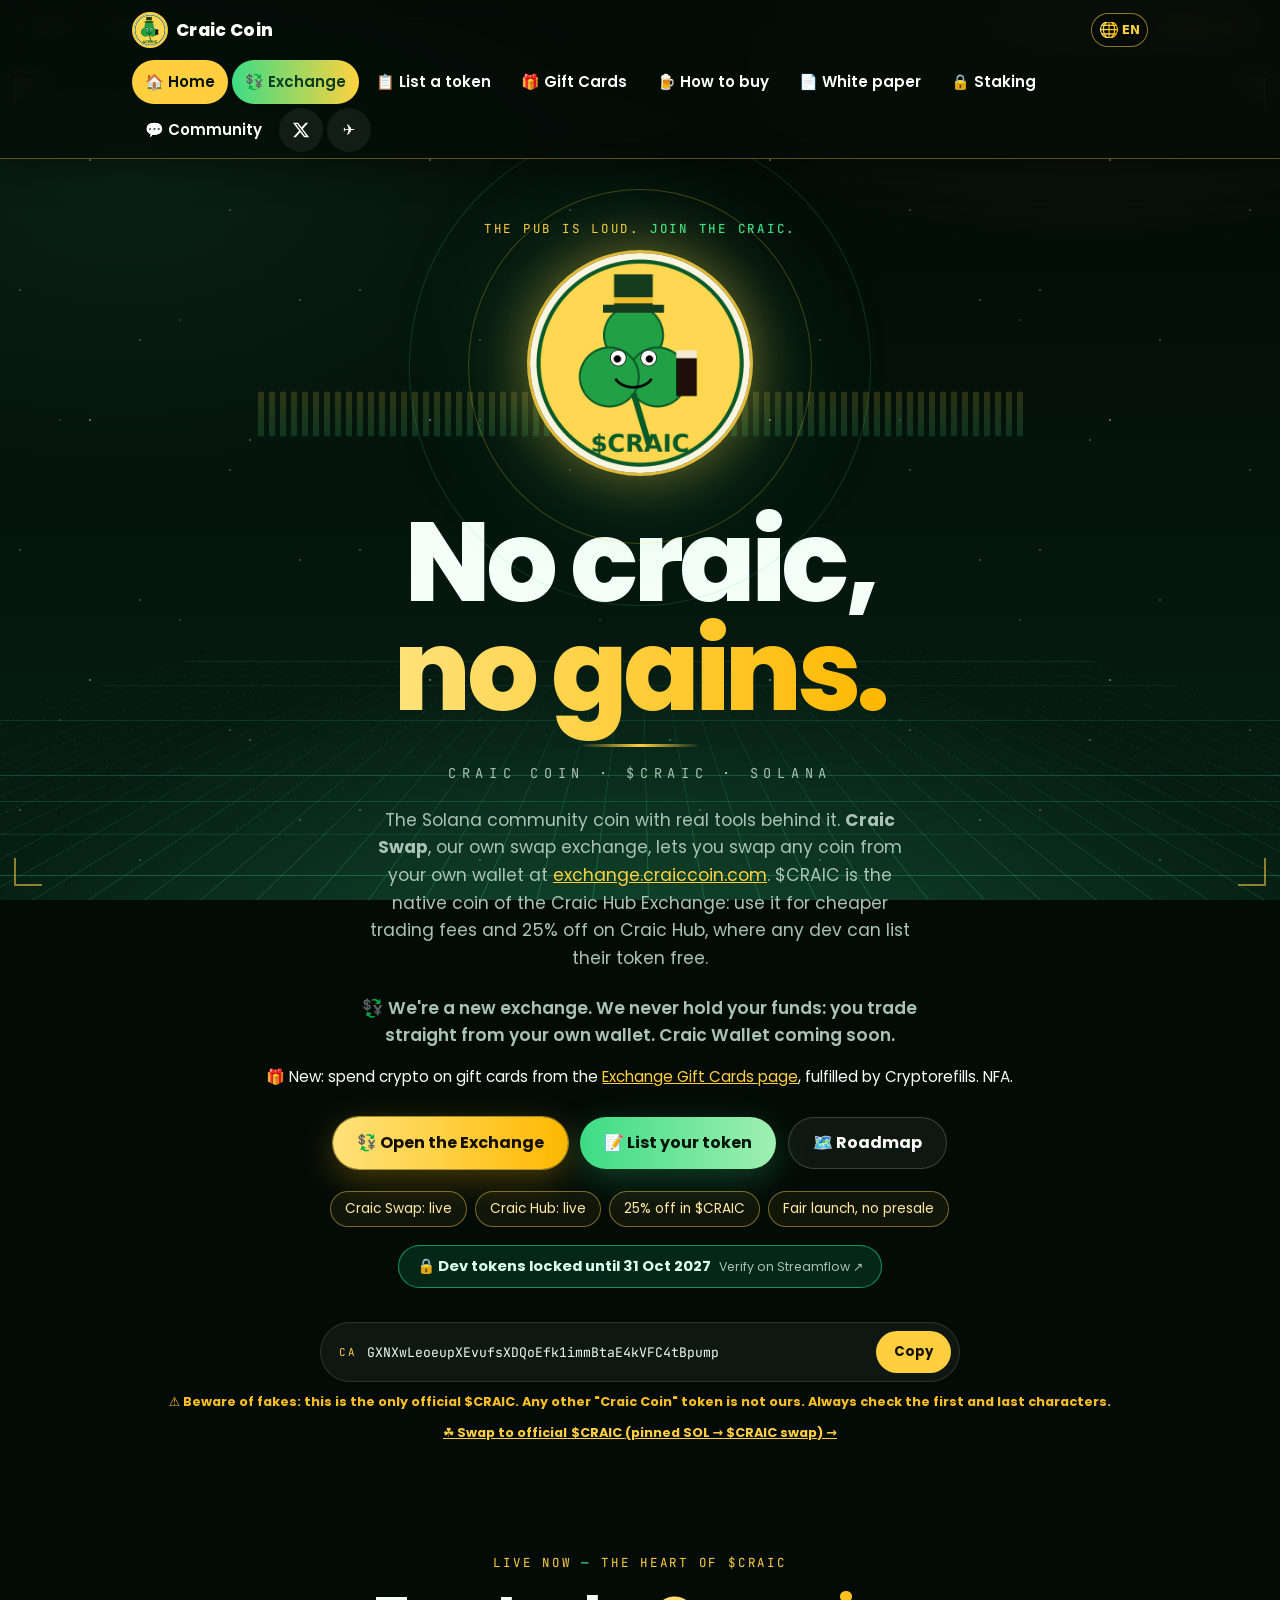
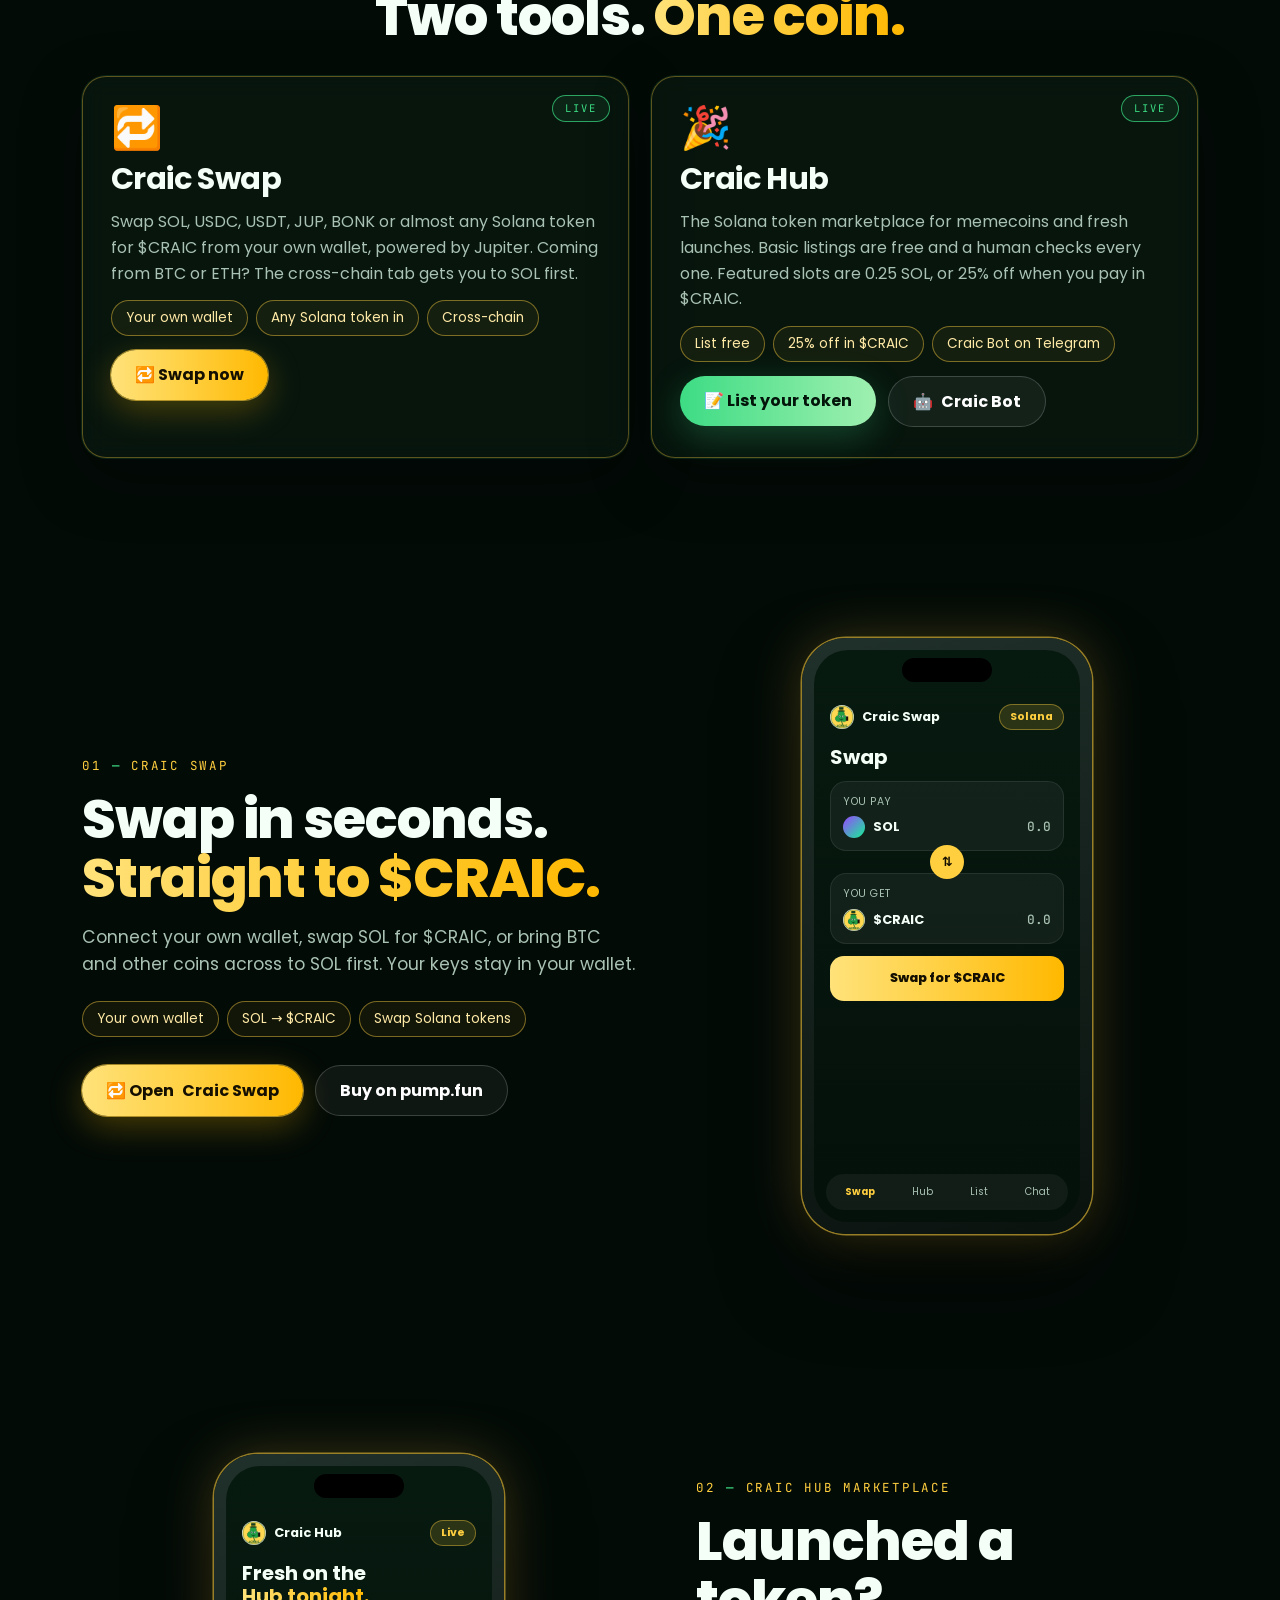
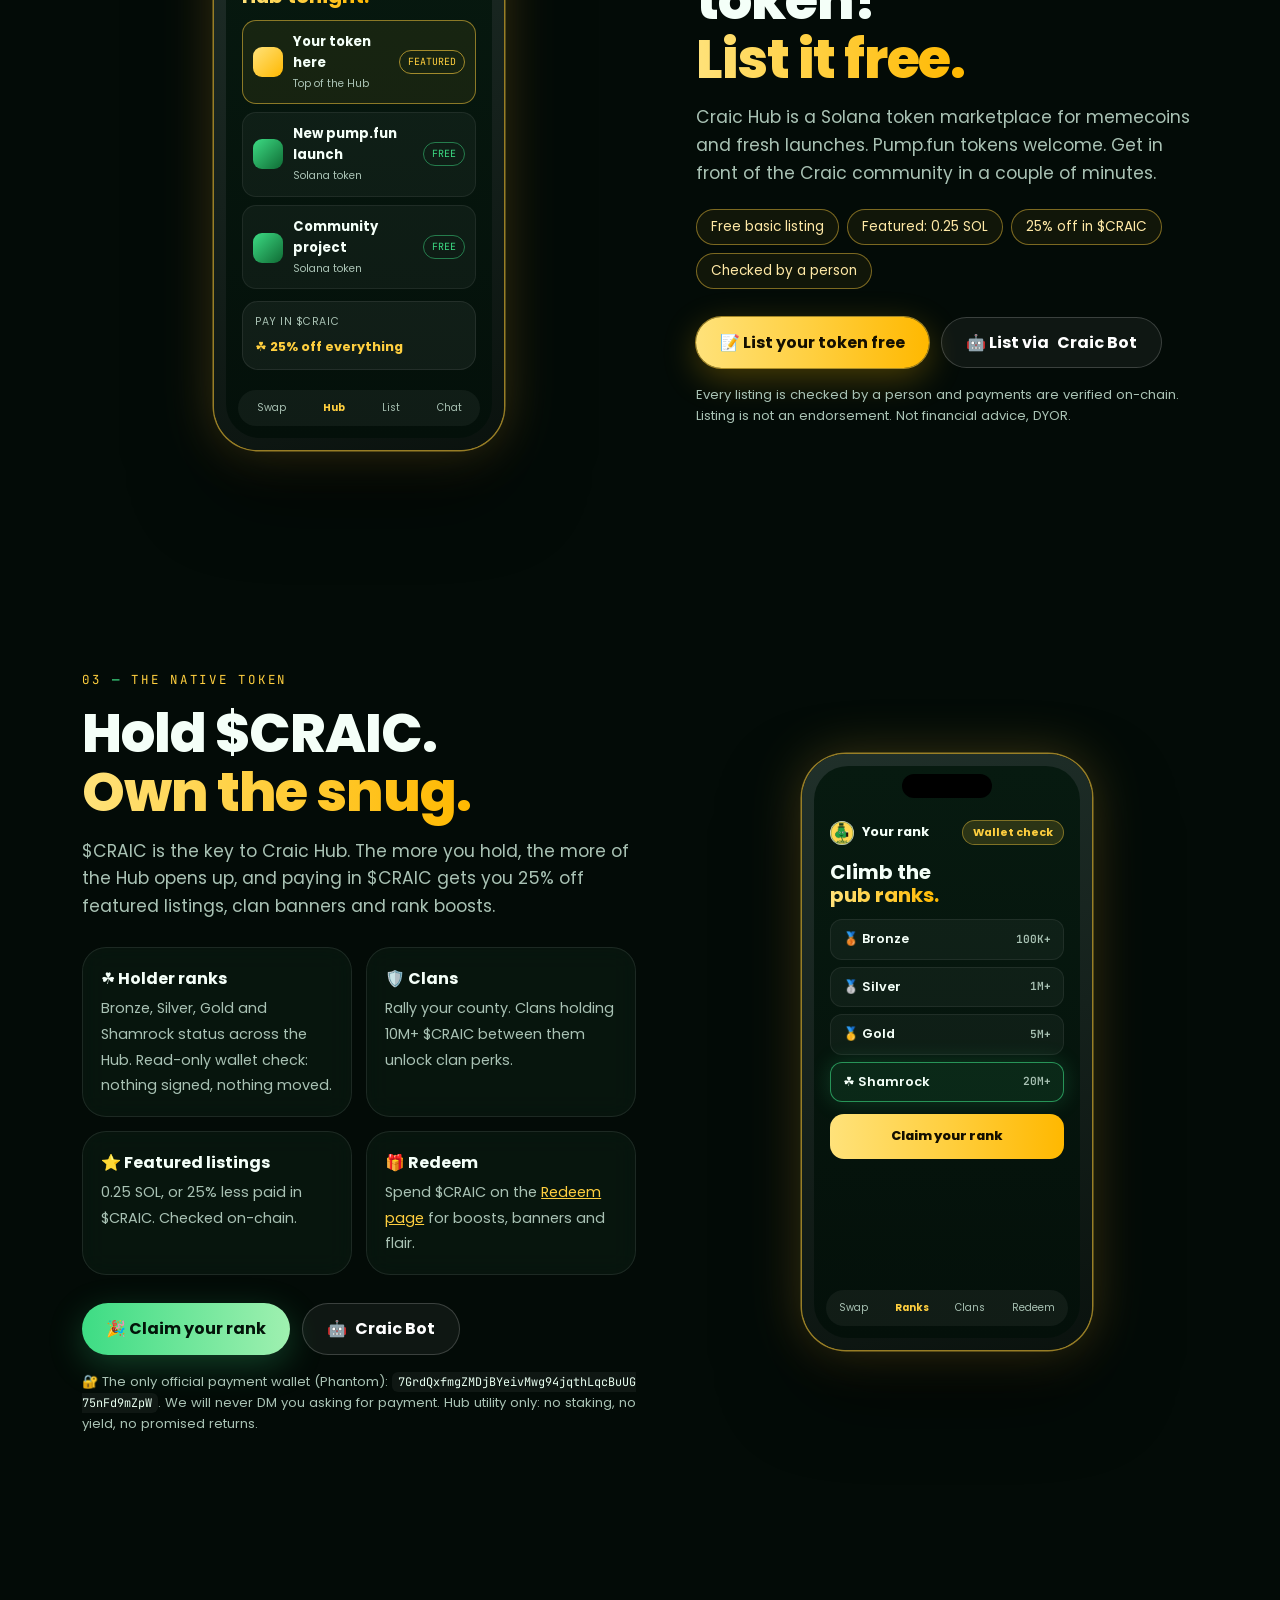
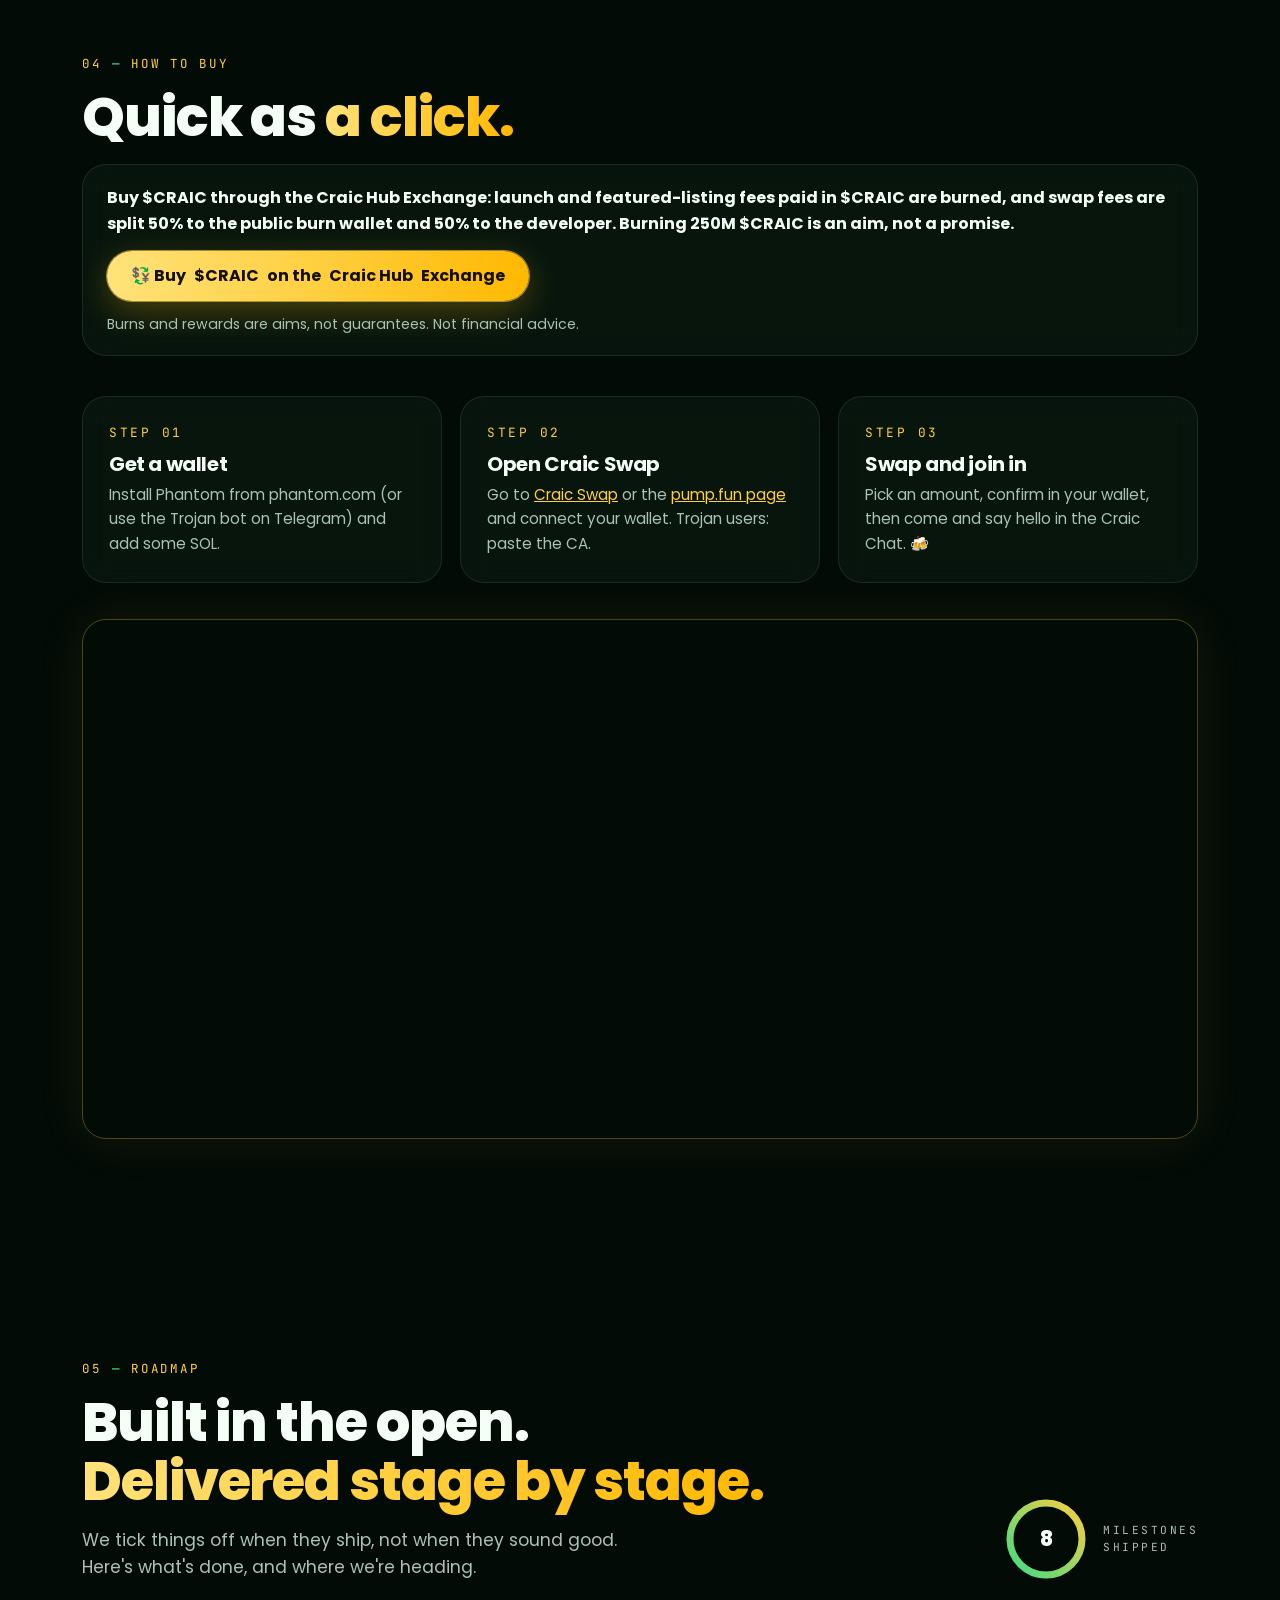
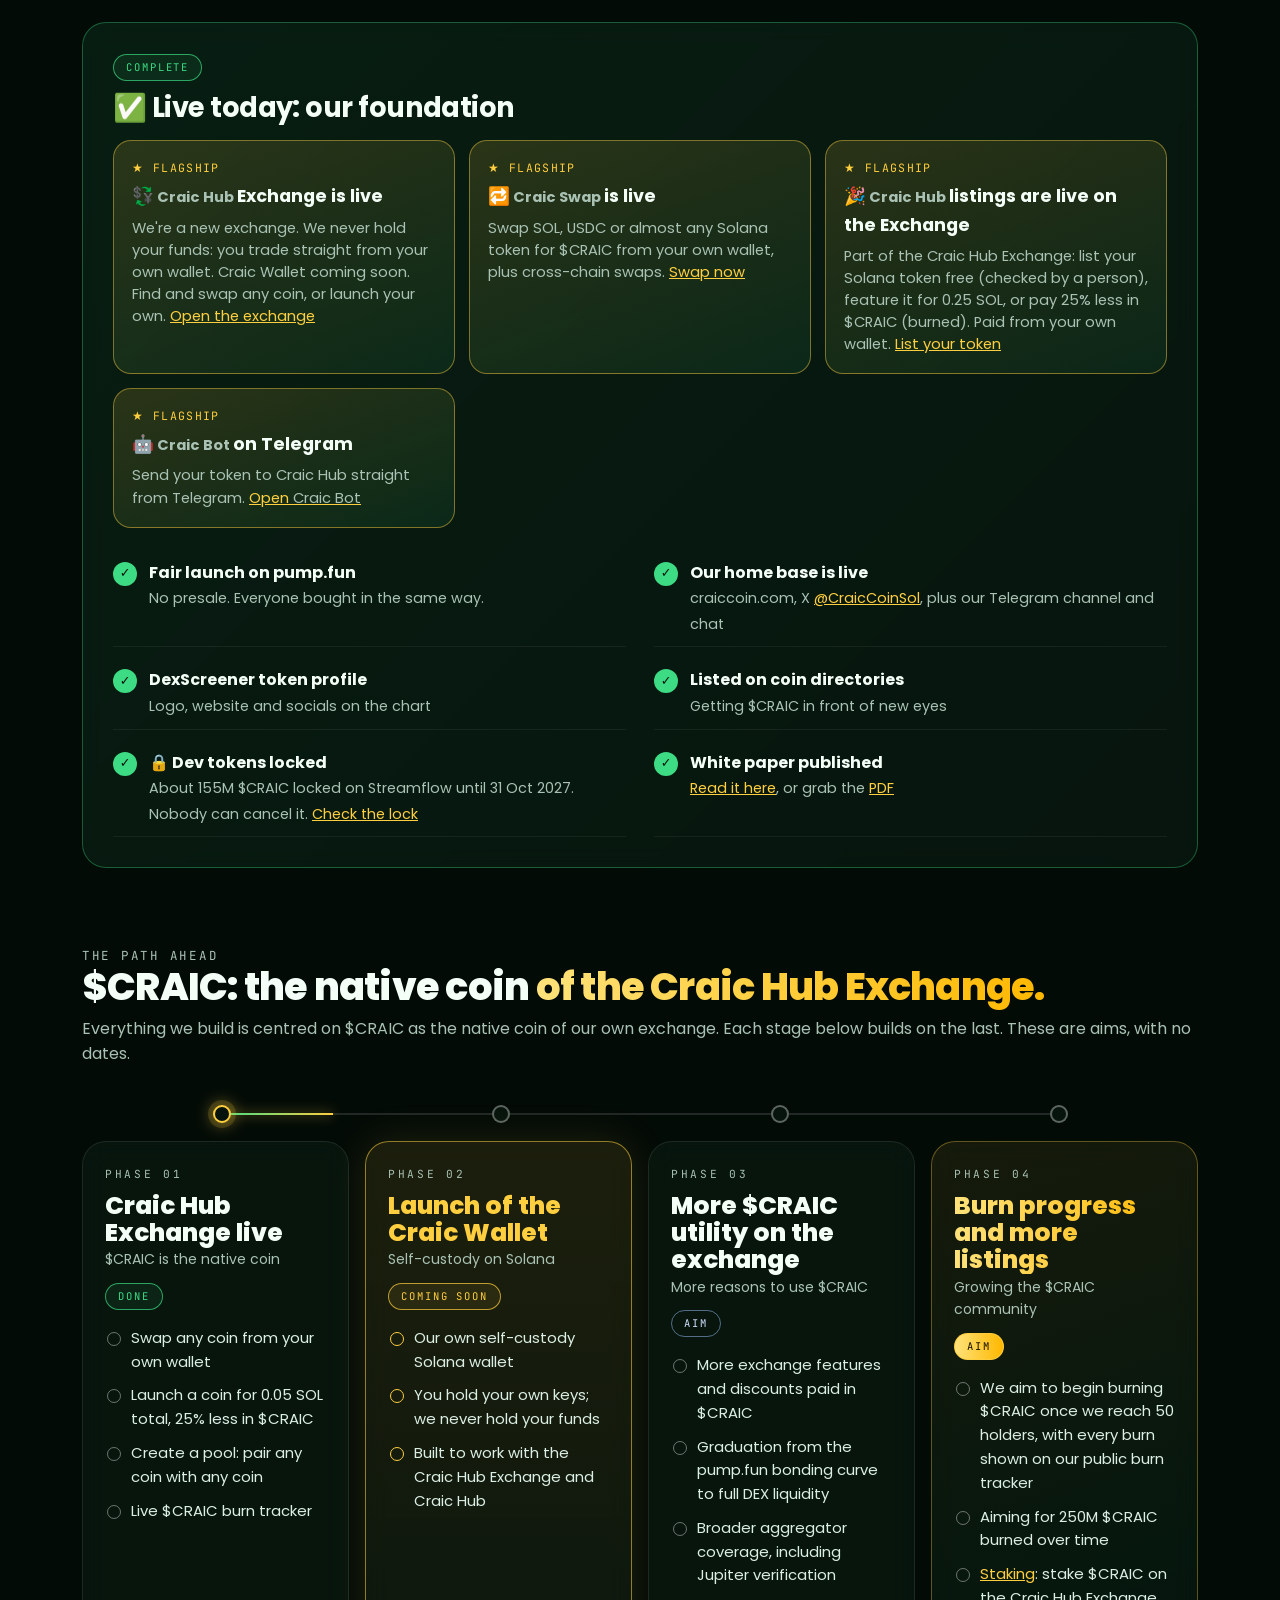
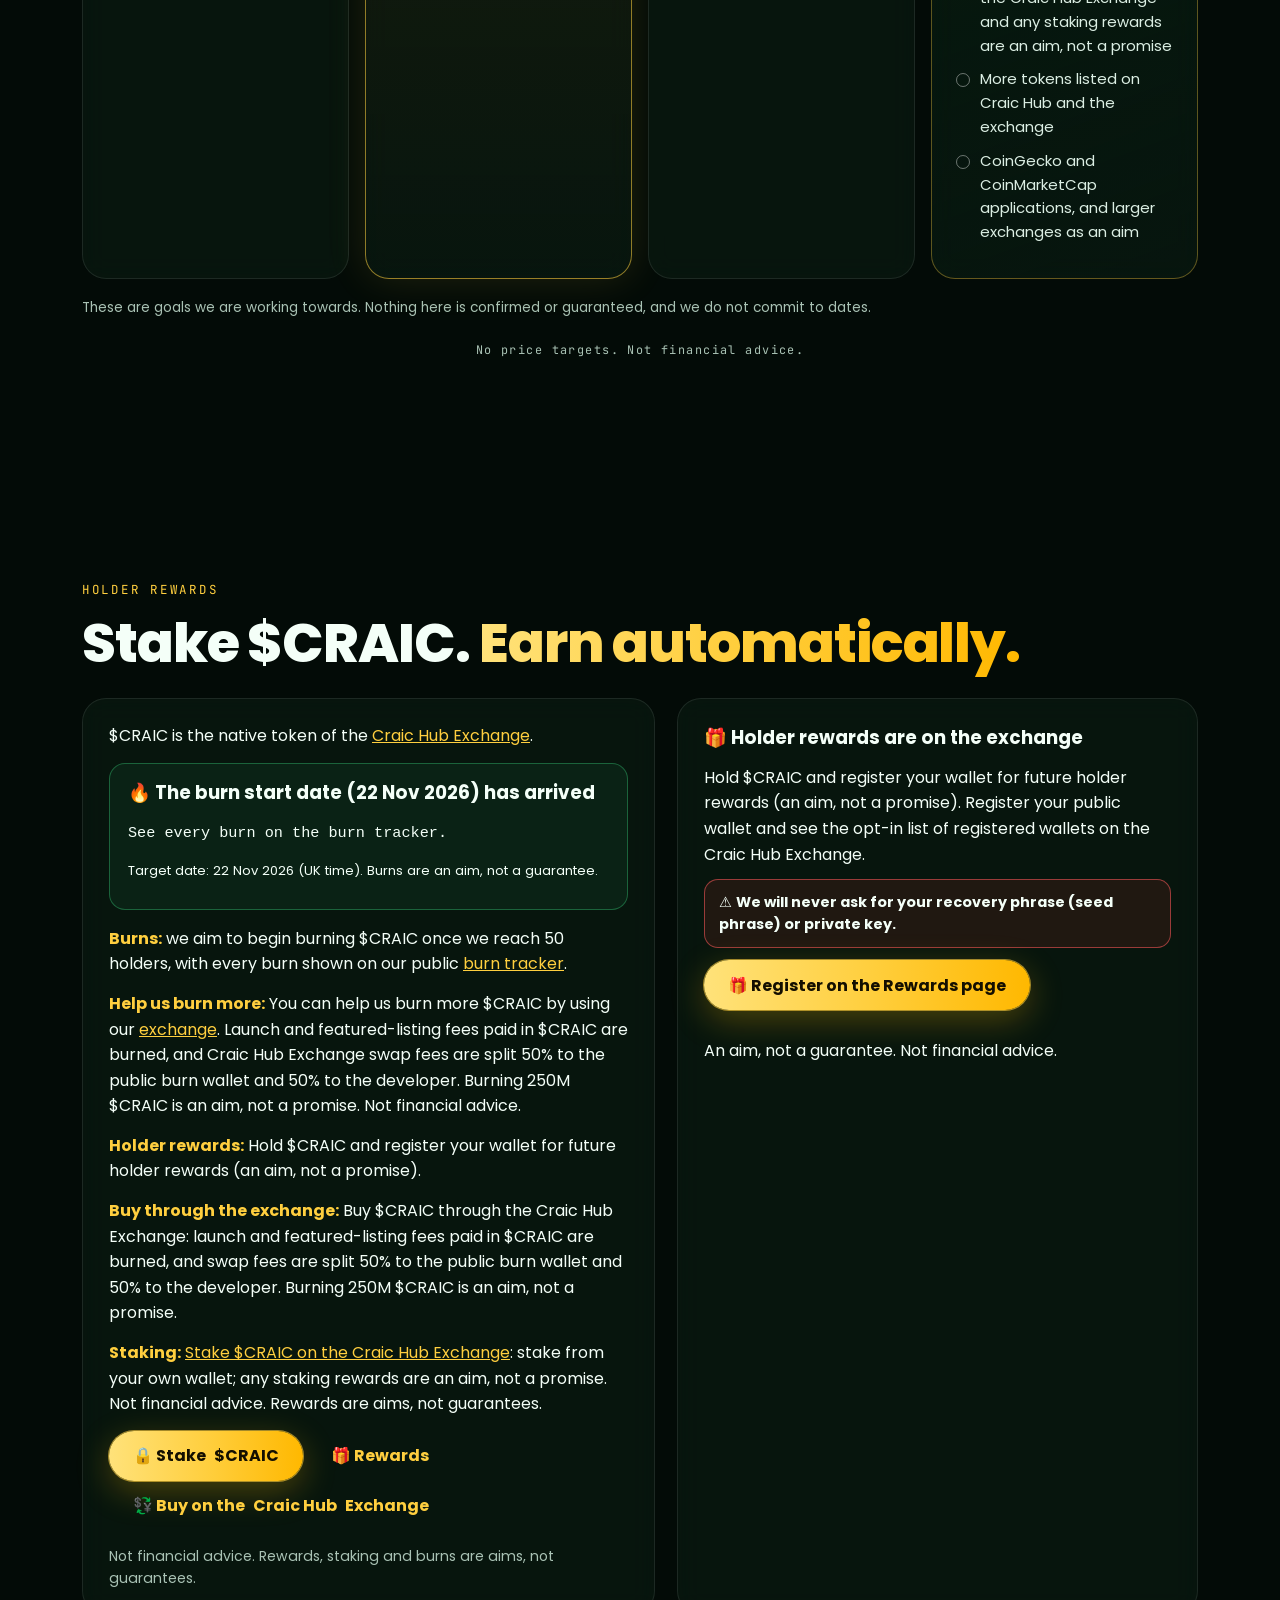
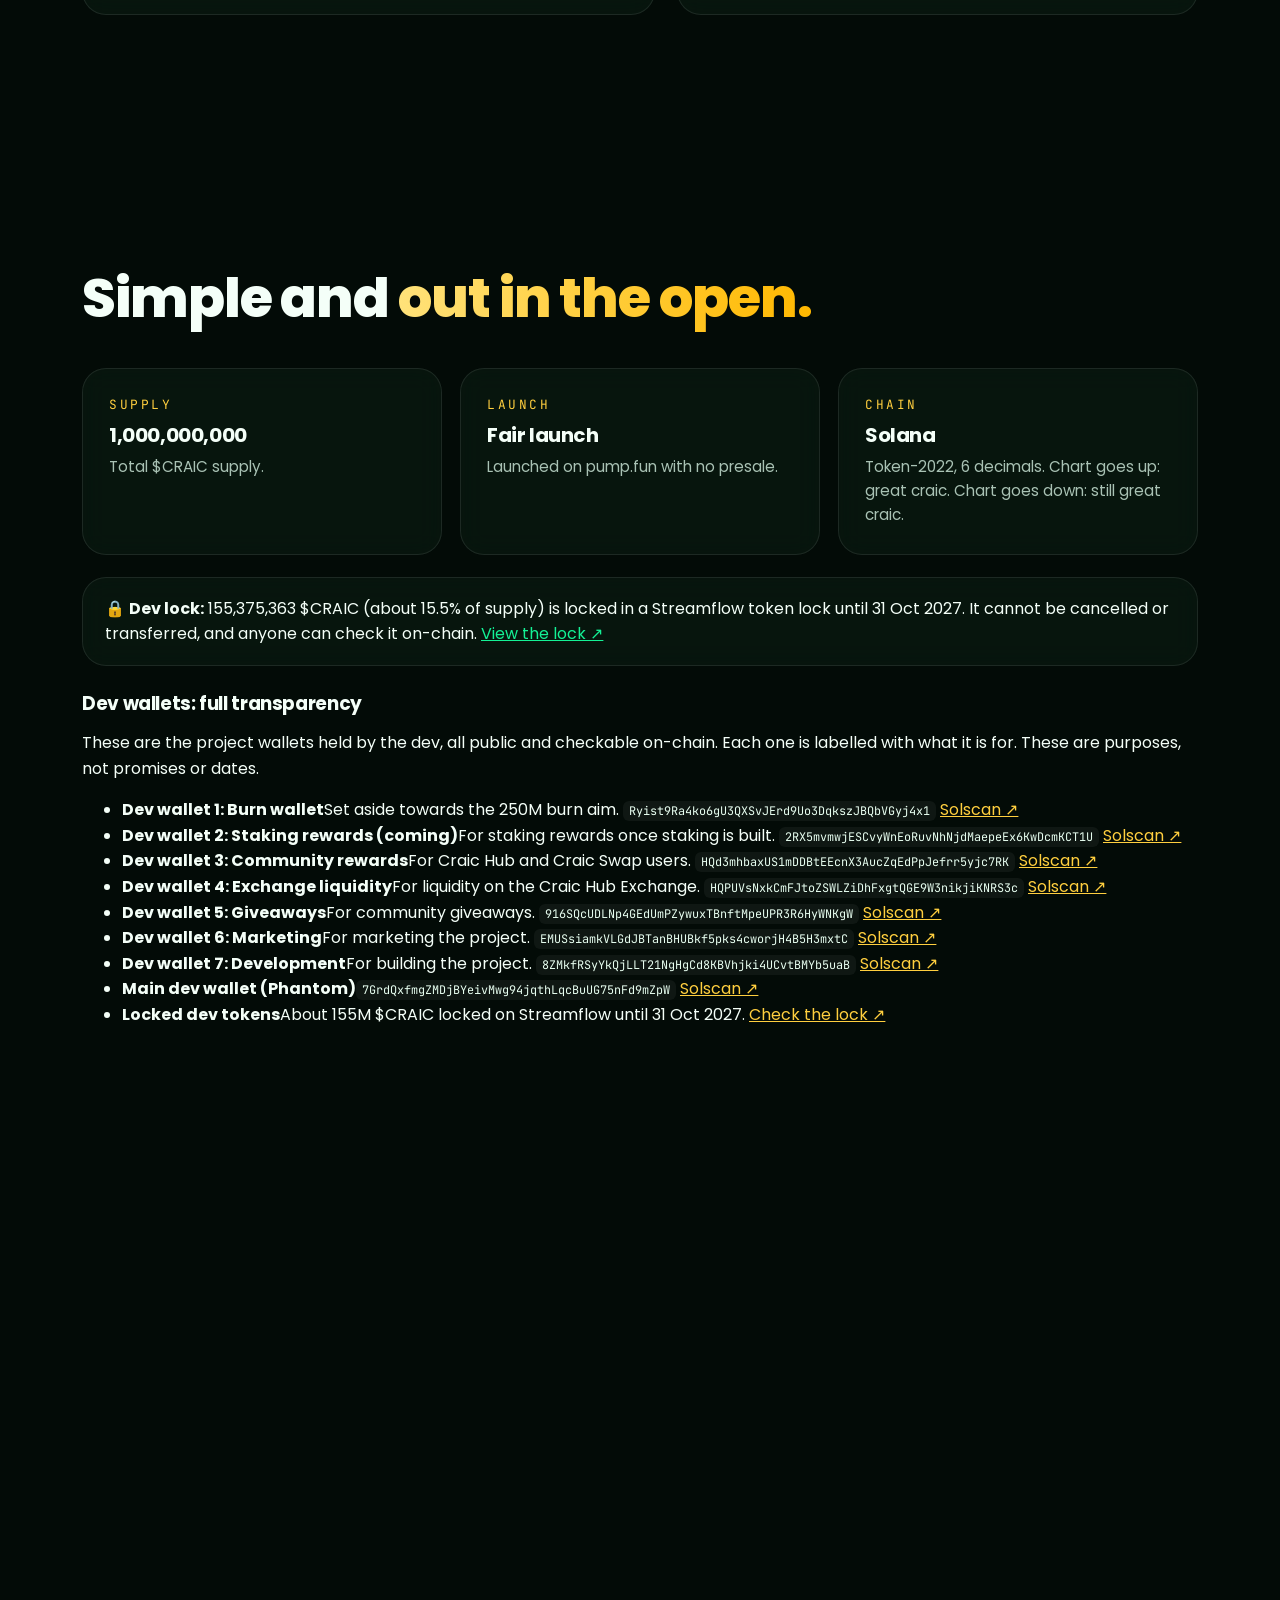
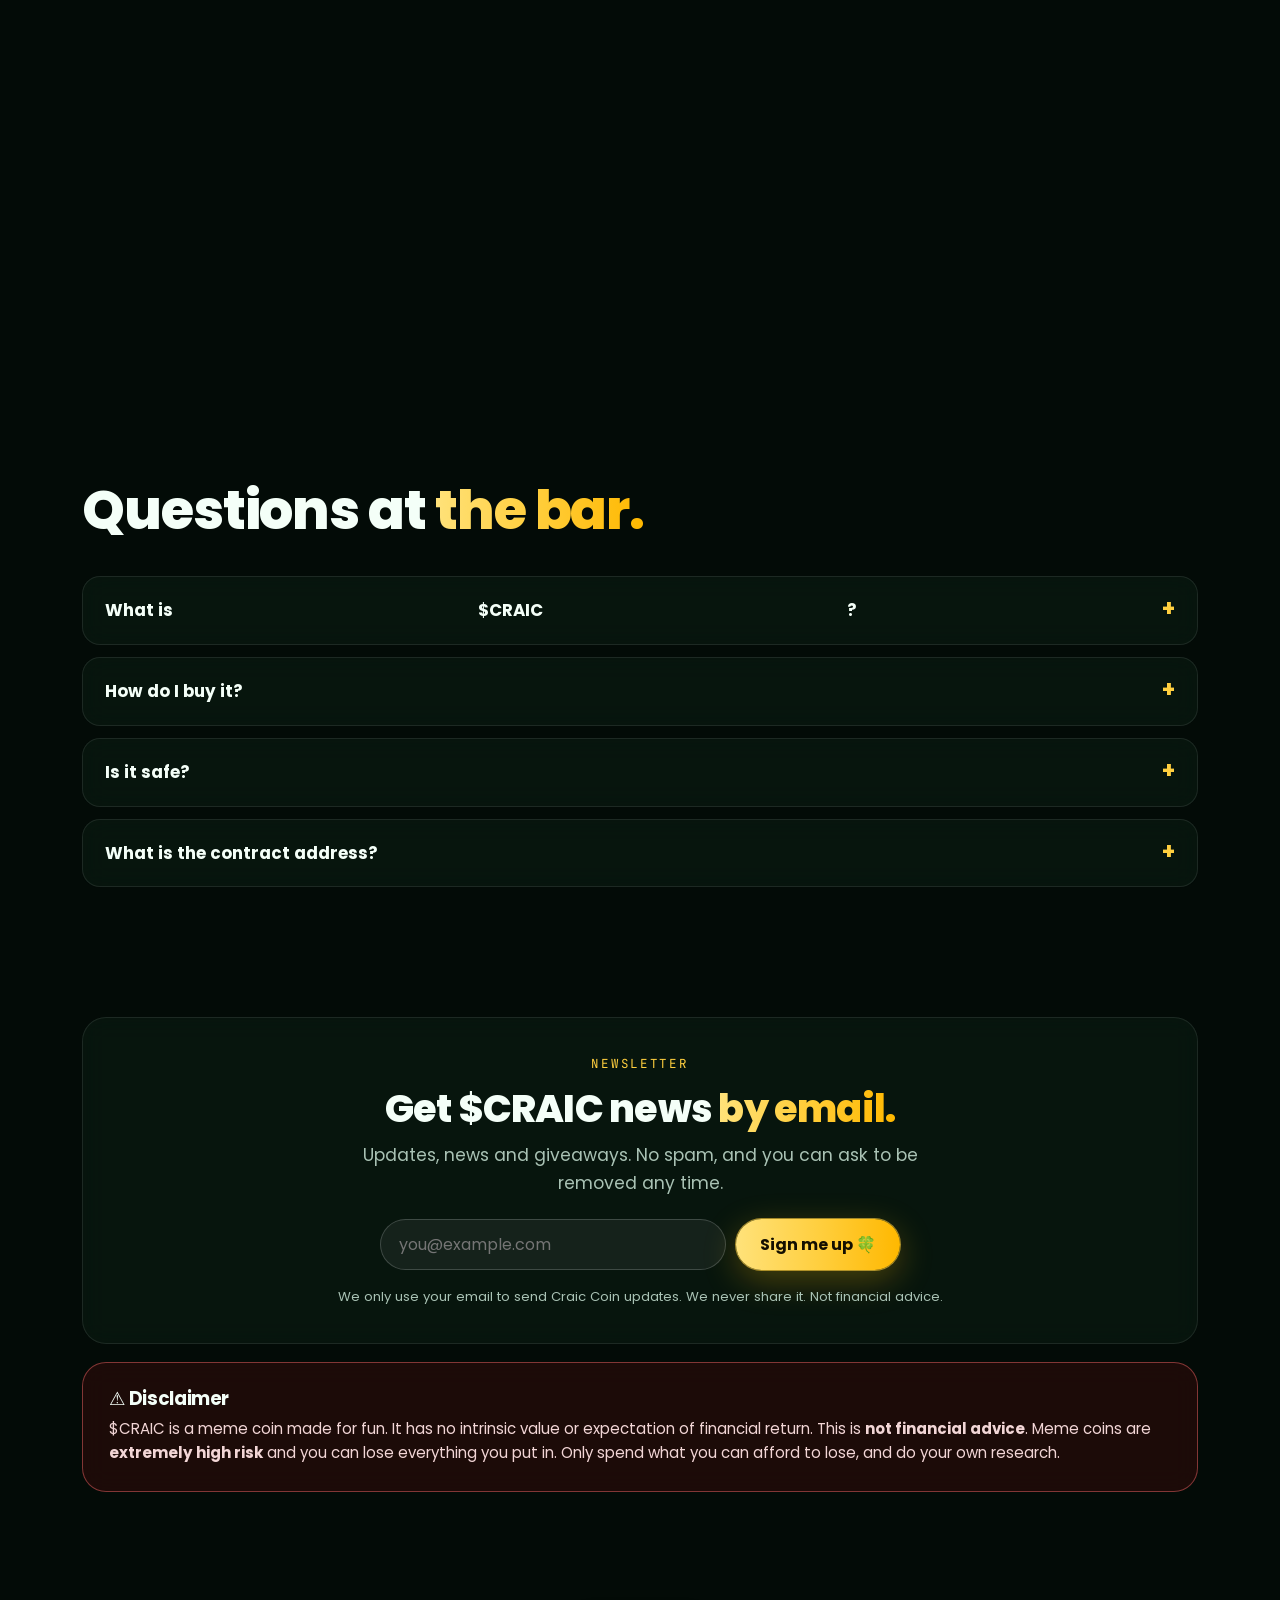
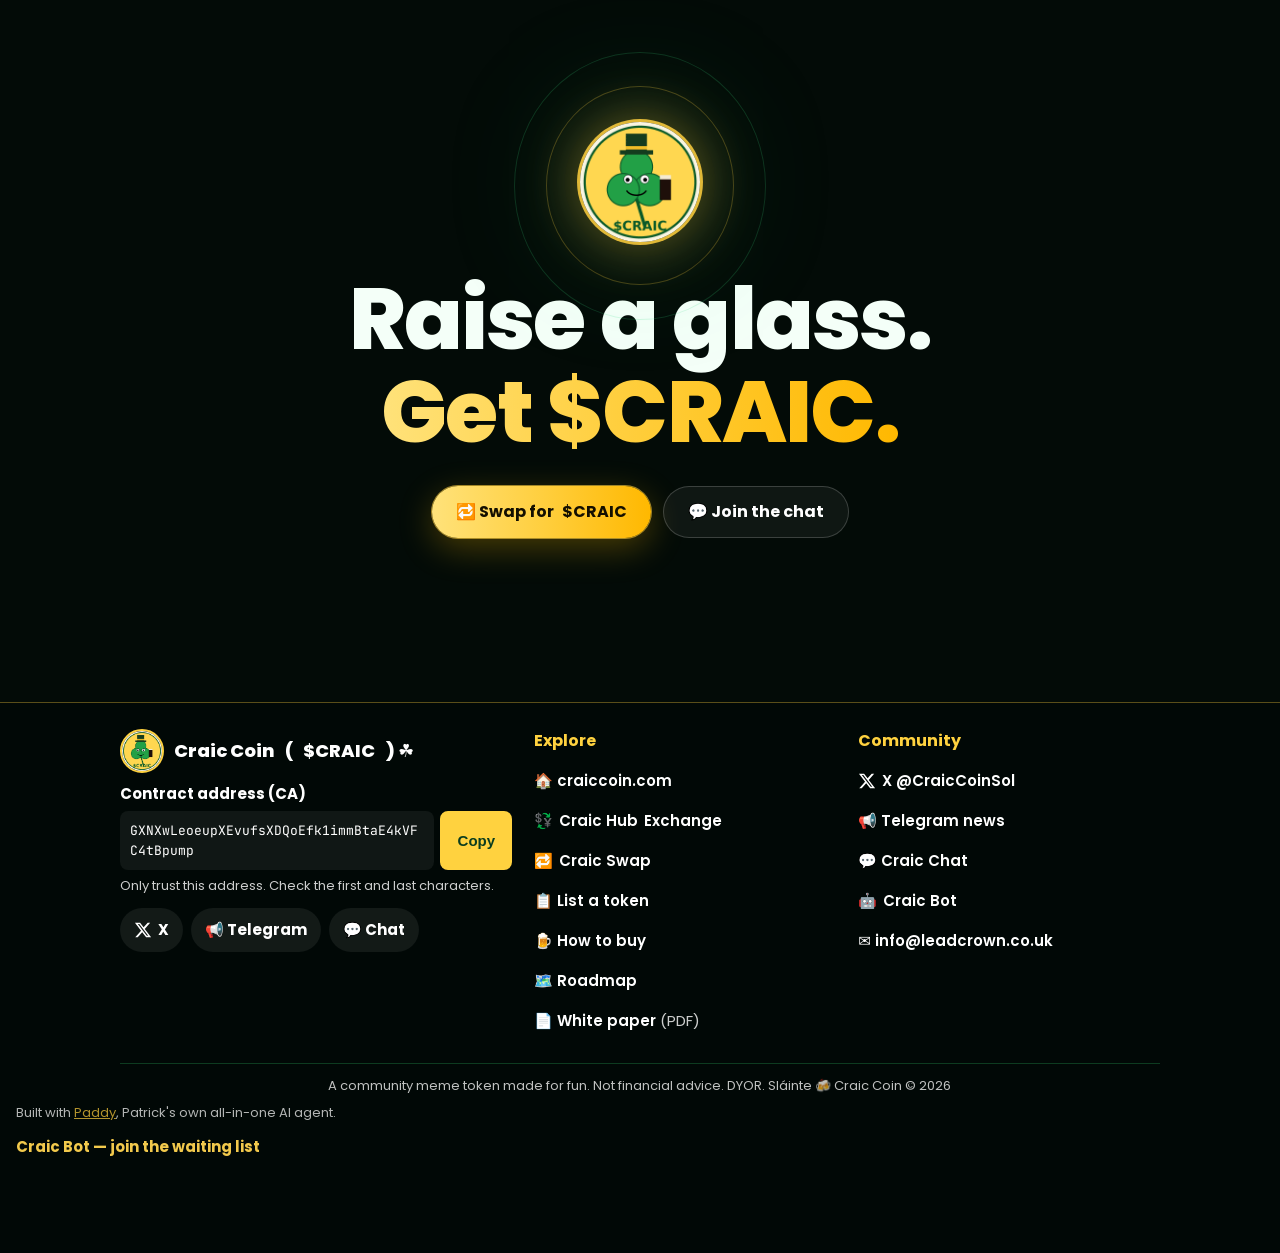
==== commit 1caa3c92: "Craic Bot link: plain text" ====
--- a/index.html
+++ b/index.html
@@ -547,6 +547,6 @@
 <li><a href="https://x.com/CraicCoinSol" target="_blank" rel="noopener"><svg viewBox="0 0 24 24" width="18" height="18" aria-hidden="true"><path fill="currentColor" d="M18.244 2.25h3.308l-7.227 8.26 8.502 11.24H16.17l-5.214-6.817L4.99 21.75H1.68l7.73-8.835L1.254 2.25H8.08l4.713 6.231zm-1.161 17.52h1.833L7.084 4.126H5.117z"/></svg> X @CraicCoinSol</a></li><li><a href="https://t.me/CraicCoinChat" target="_blank" rel="noopener">📢 Telegram news</a></li><li><a href="https://t.me/CraicCoinChat" target="_blank" rel="noopener">💬 Craic Chat</a></li>
 <li><a href="https://t.me/CraicHubBot" target="_blank" rel="noopener">🤖 Craic Bot</a></li><li><a href="mailto:info@leadcrown.co.uk">✉️ info@leadcrown.co.uk</a></li></ul></div>
 <p class="ccf-legal">A community meme token made for fun. Not financial advice. DYOR. Sláinte 🍻 Craic Coin © 2026</p>
-</div><p style="opacity:.7;font-size:13px;margin-top:8px">Built with <a href="https://agent.craiccoin.com">Paddy</a>, Patrick's own all-in-one AI agent.</p><p style="margin-top:10px"><a href="https://bot.craiccoin.com" style="color:#f2c94c;font-weight:700;text-decoration:none">🤖 Craic Bot, join the waiting list →</a></p></footer><a class="cctop" href="#top" aria-label="Back to top">↑</a><script id="ccnav-js">(function(){var n=document.querySelector('.ccnav'),b=n&&n.querySelector('.cchb');if(b){b.addEventListener('click',function(){var o=n.classList.toggle('open');b.setAttribute('aria-expanded',o);b.textContent=o?'\u2715':'\u2630'});n.querySelectorAll('.ccmenu a').forEach(function(a){a.addEventListener('click',function(){n.classList.remove('open');b.setAttribute('aria-expanded','false');b.textContent='\u2630'})})}
+</div><p style="opacity:.7;font-size:13px;margin-top:8px">Built with <a href="https://agent.craiccoin.com">Paddy</a>, Patrick's own all-in-one AI agent.</p><p style="margin-top:10px"><a href="https://bot.craiccoin.com" style="color:#f2c94c;font-weight:700;text-decoration:none">Craic Bot — join the waiting list</a></p></footer><a class="cctop" href="#top" aria-label="Back to top">↑</a><script id="ccnav-js">(function(){var n=document.querySelector('.ccnav'),b=n&&n.querySelector('.cchb');if(b){b.addEventListener('click',function(){var o=n.classList.toggle('open');b.setAttribute('aria-expanded',o);b.textContent=o?'\u2715':'\u2630'});n.querySelectorAll('.ccmenu a').forEach(function(a){a.addEventListener('click',function(){n.classList.remove('open');b.setAttribute('aria-expanded','false');b.textContent='\u2630'})})}
 var t=document.querySelector('.cctop');if(t){var f=function(){t.classList.toggle('show',window.scrollY>500)};window.addEventListener('scroll',f,{passive:true});f();t.addEventListener('click',function(e){e.preventDefault();window.scrollTo({top:0,behavior:'smooth'})})}
 window.ccCopy=function(btn){var c='GXNXwLeoeupXEvufsXDQoEfk1immBtaE4kVFC4tBpump';var done=function(){btn.textContent='Copied!';setTimeout(function(){btn.textContent='Copy'},1800)};if(navigator.clipboard)navigator.clipboard.writeText(c).then(done,function(){prompt('Copy the CA:',c)});else prompt('Copy the CA:',c)}})();</script><!--/CCNAV--></body></html>
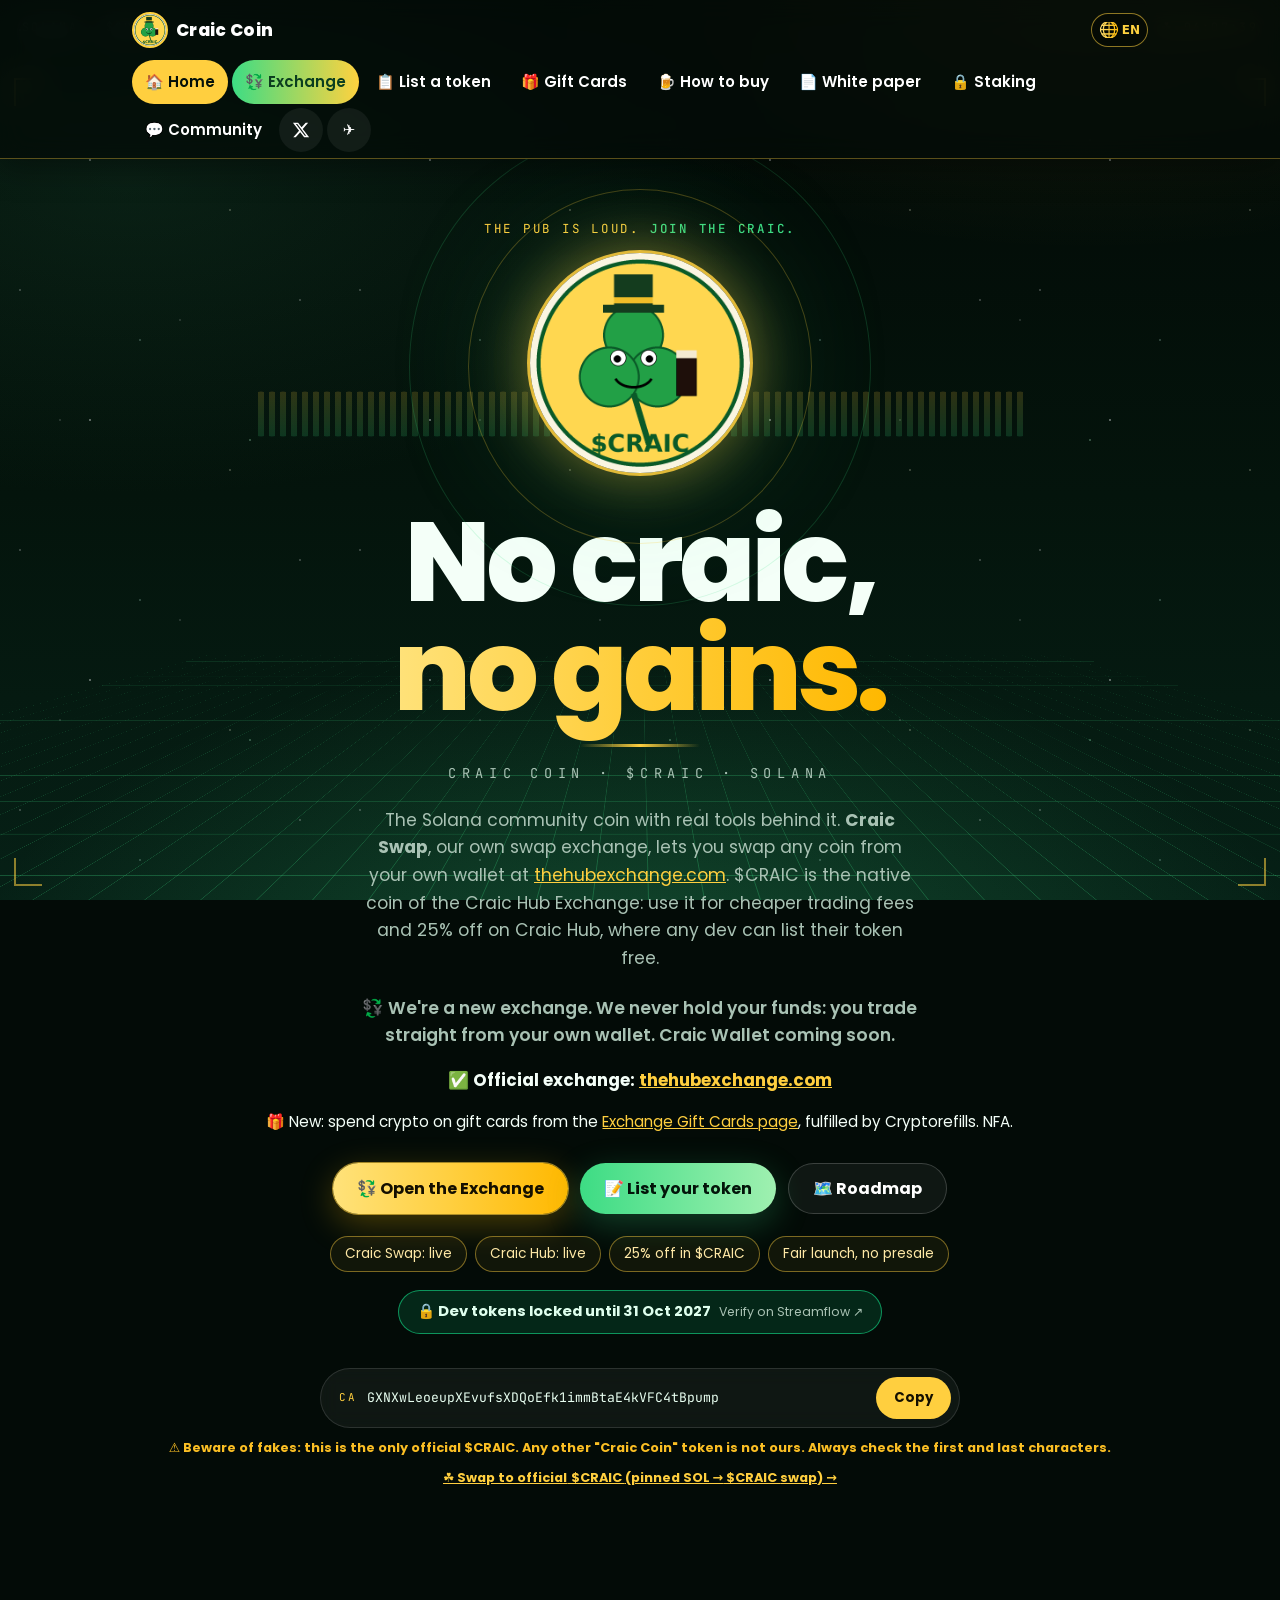
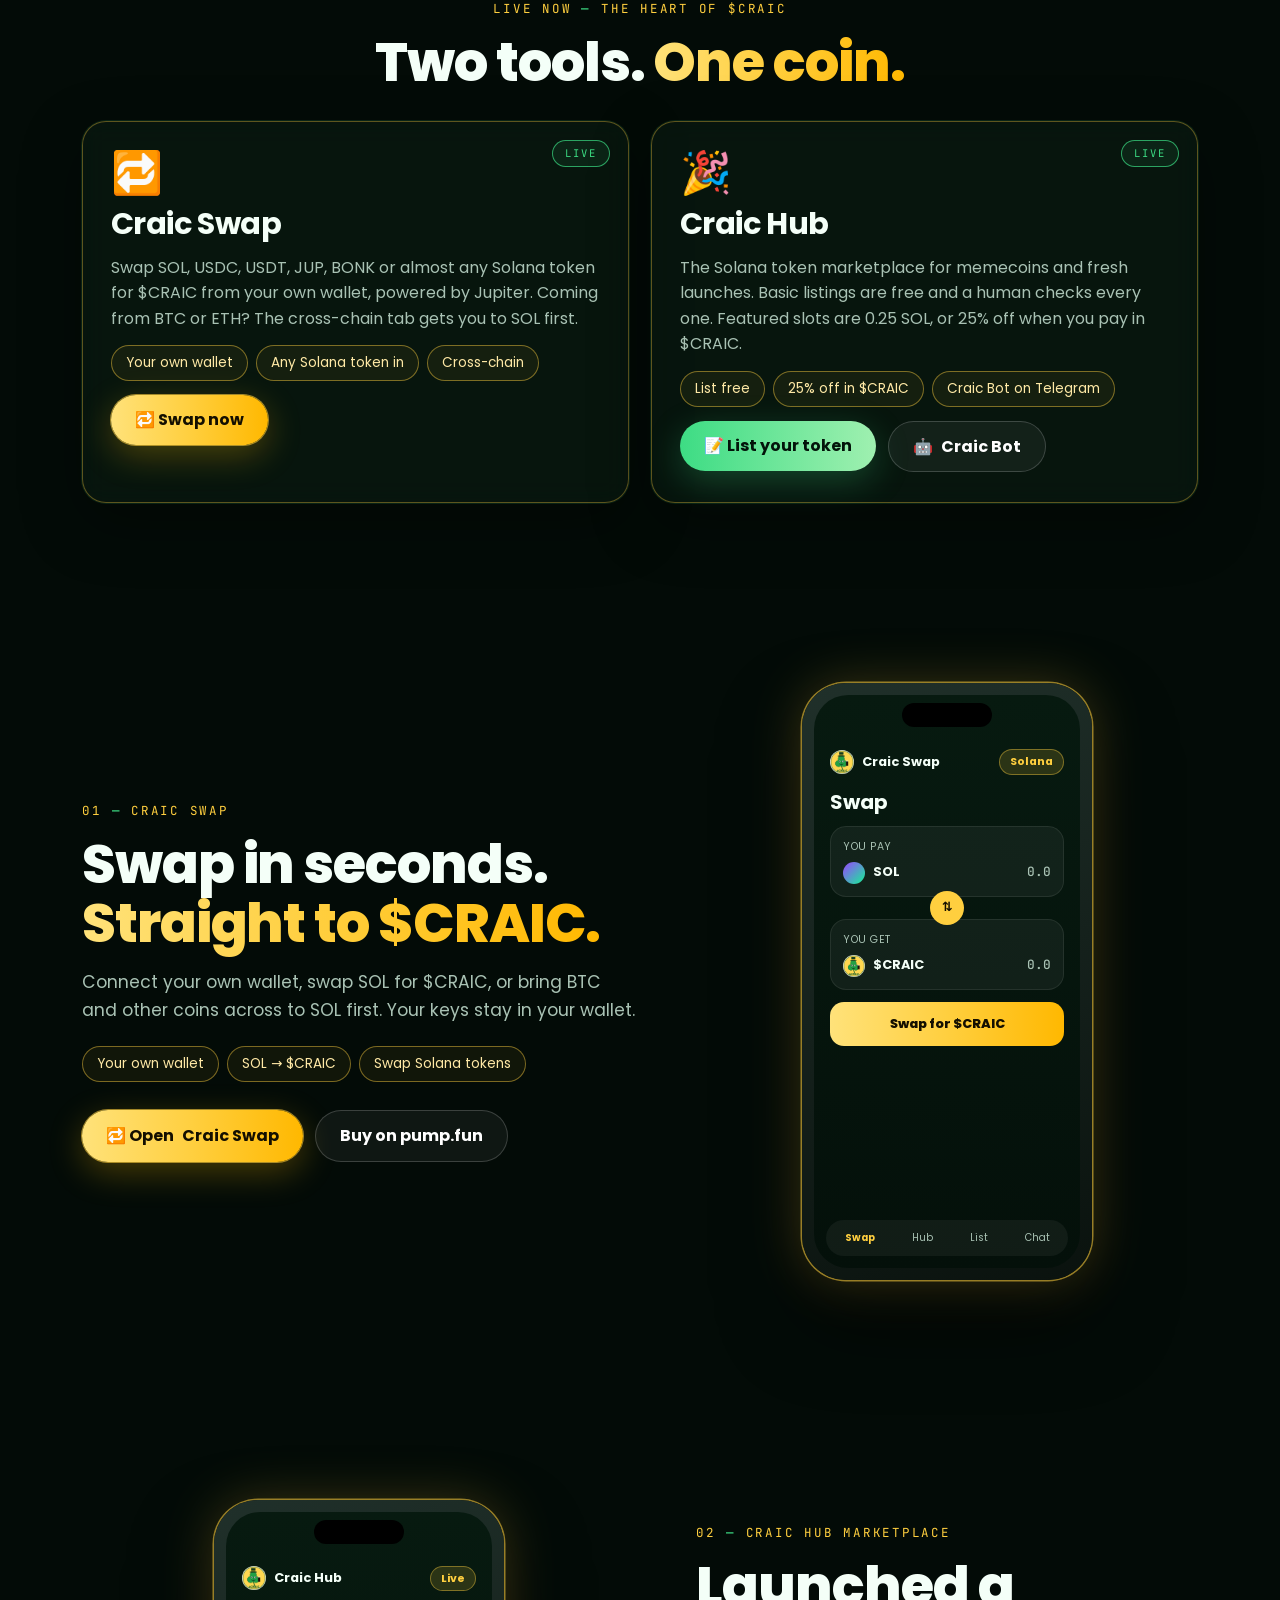
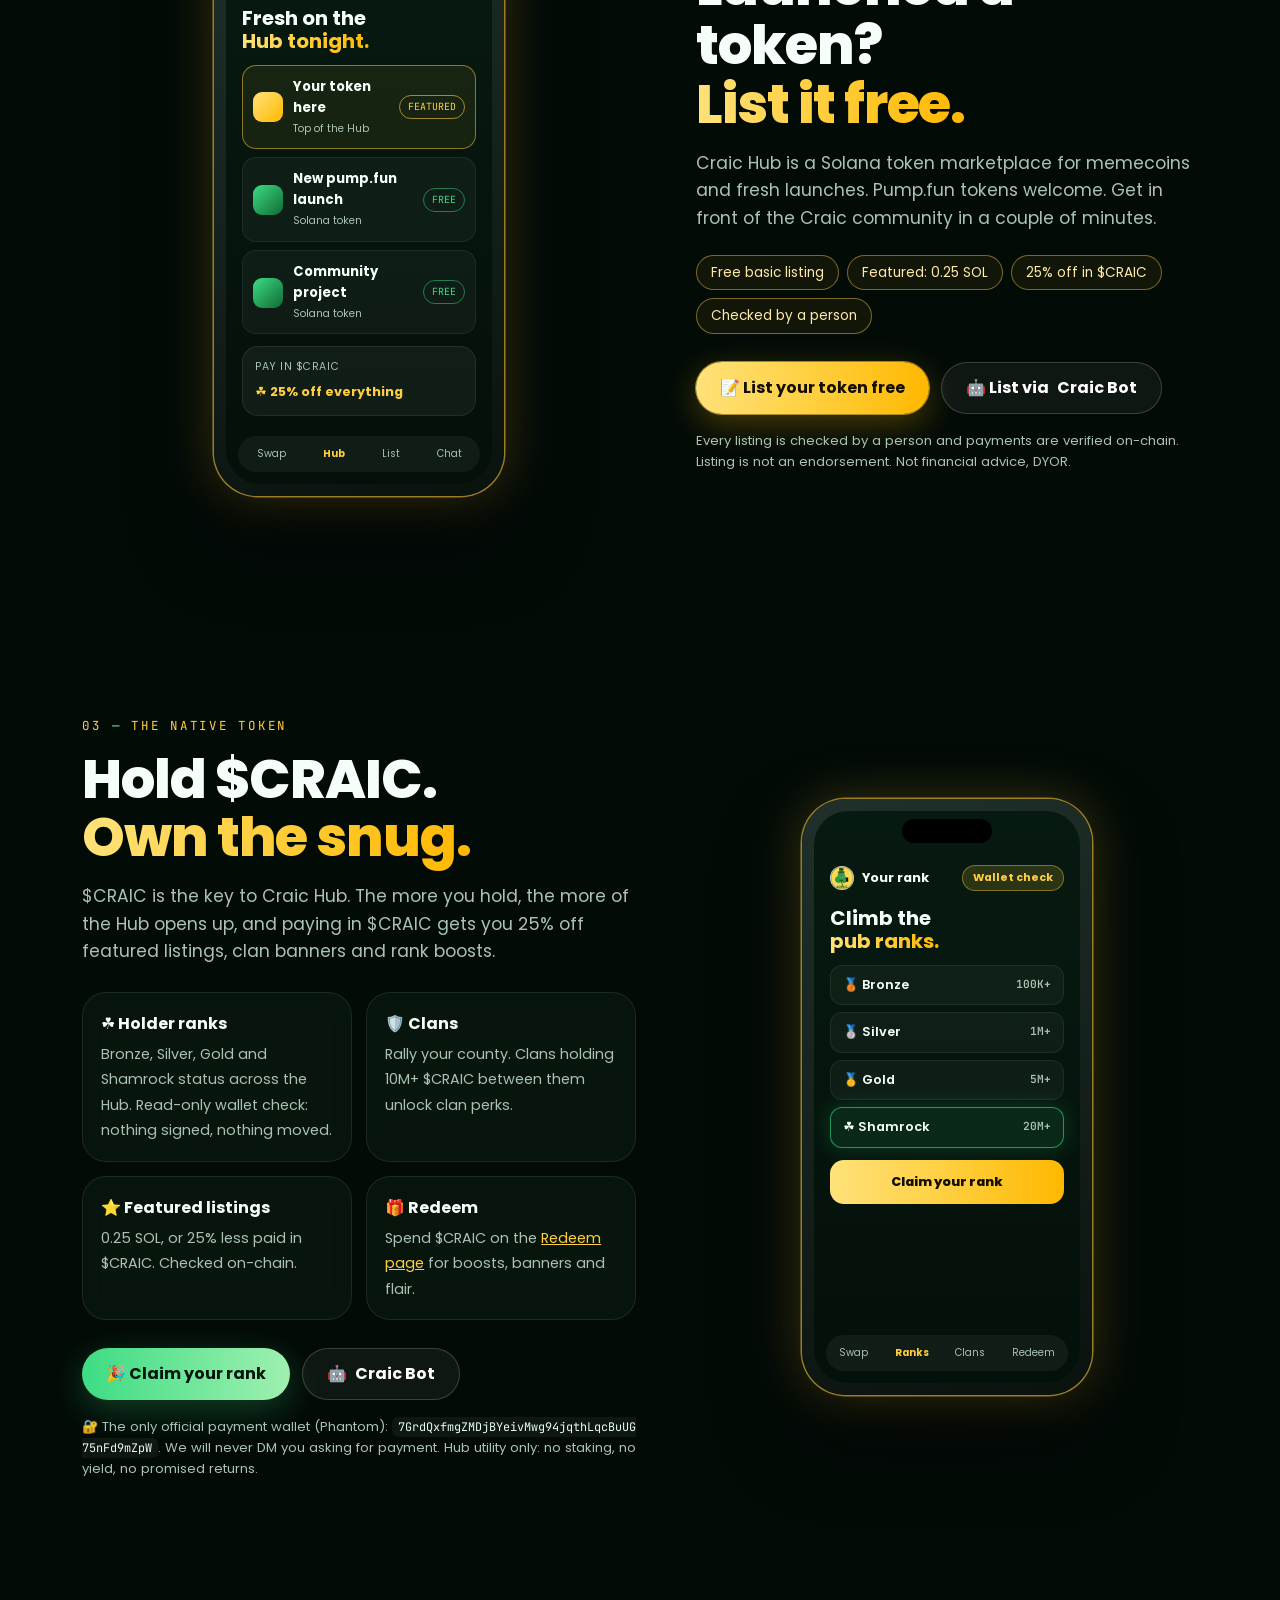
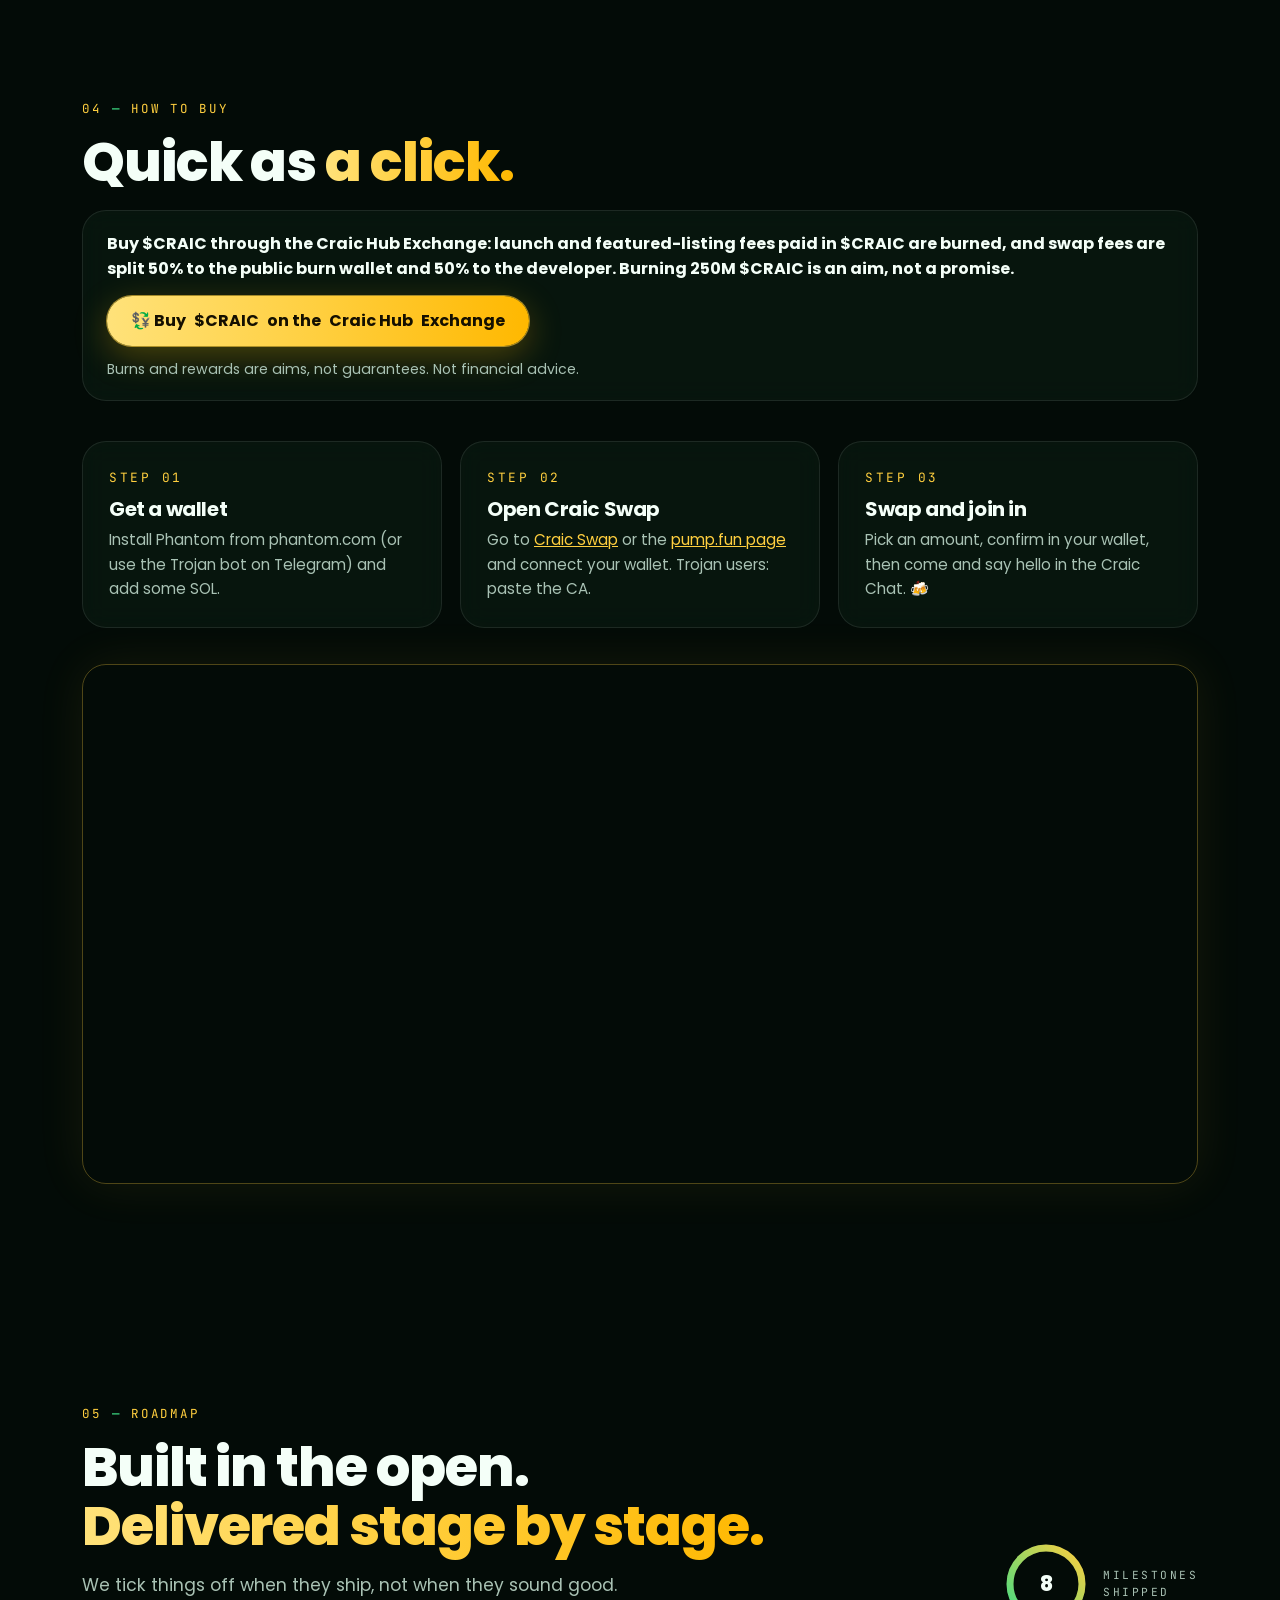
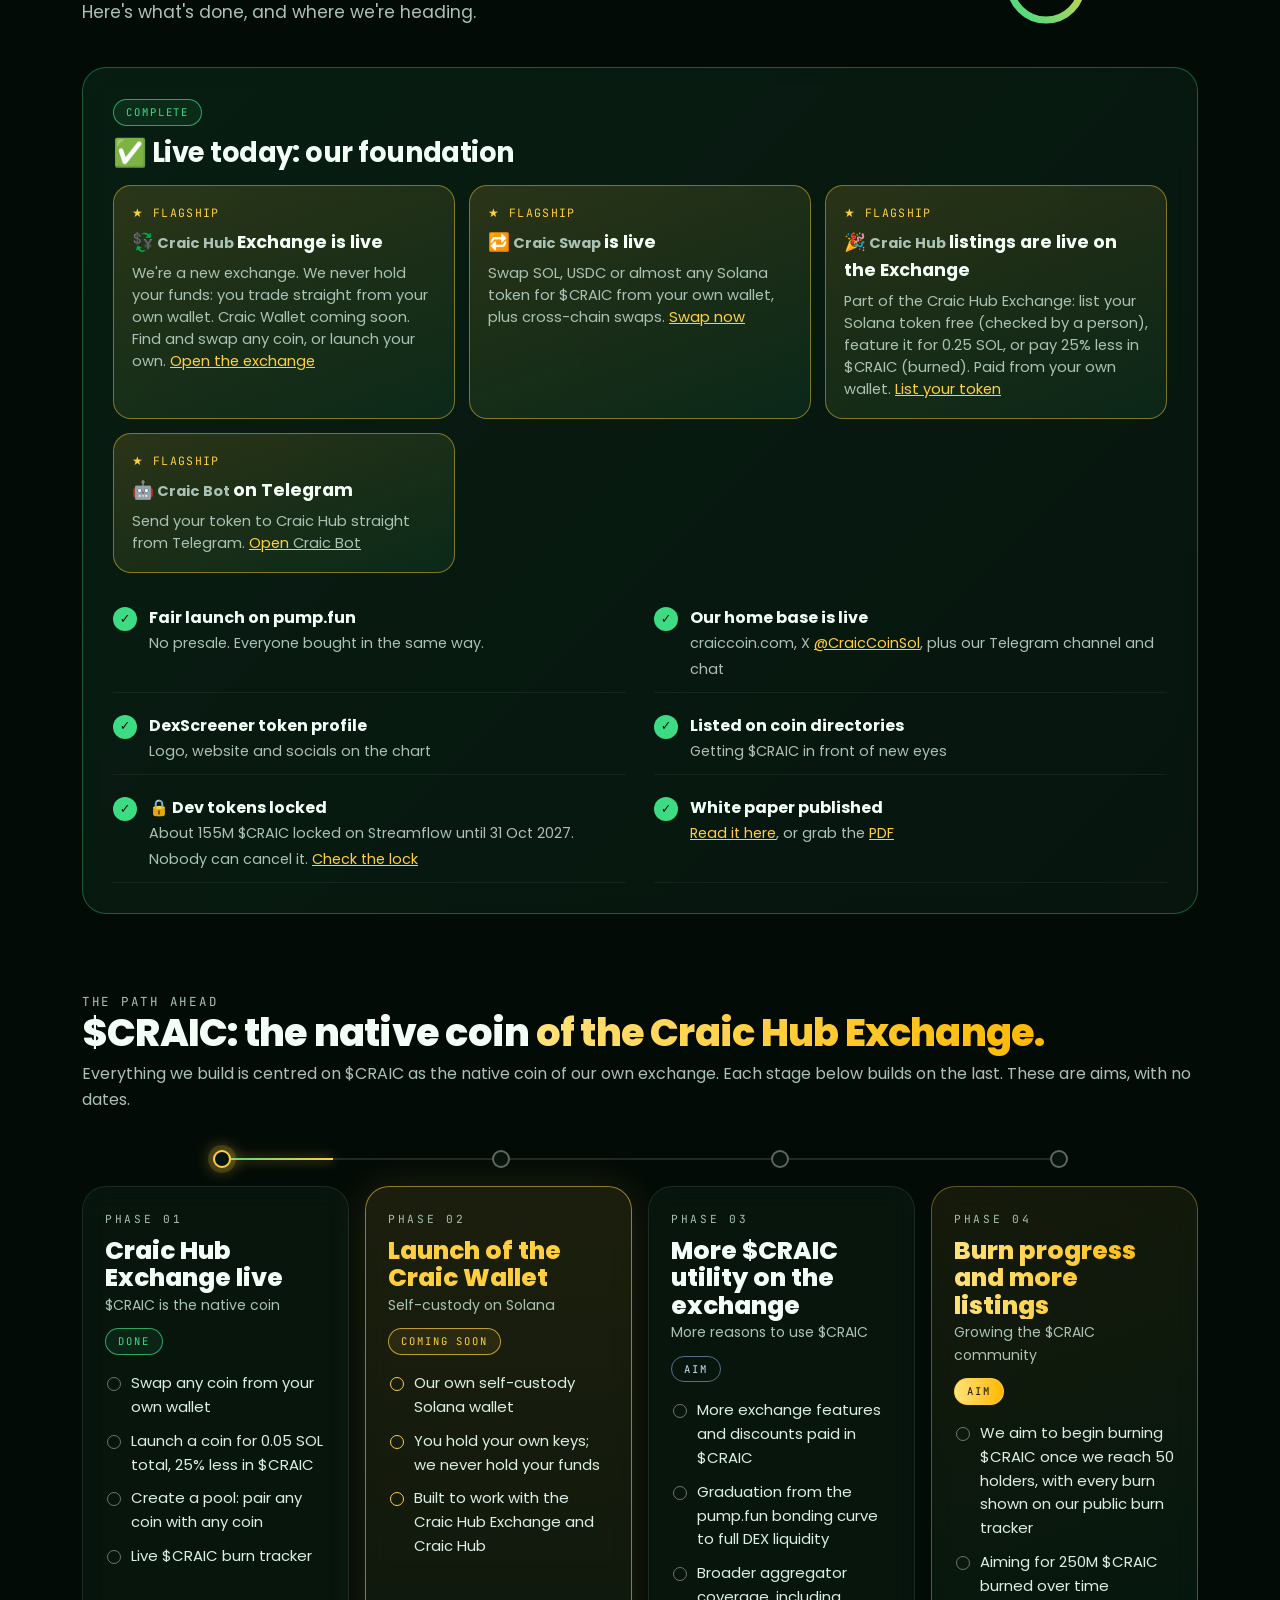
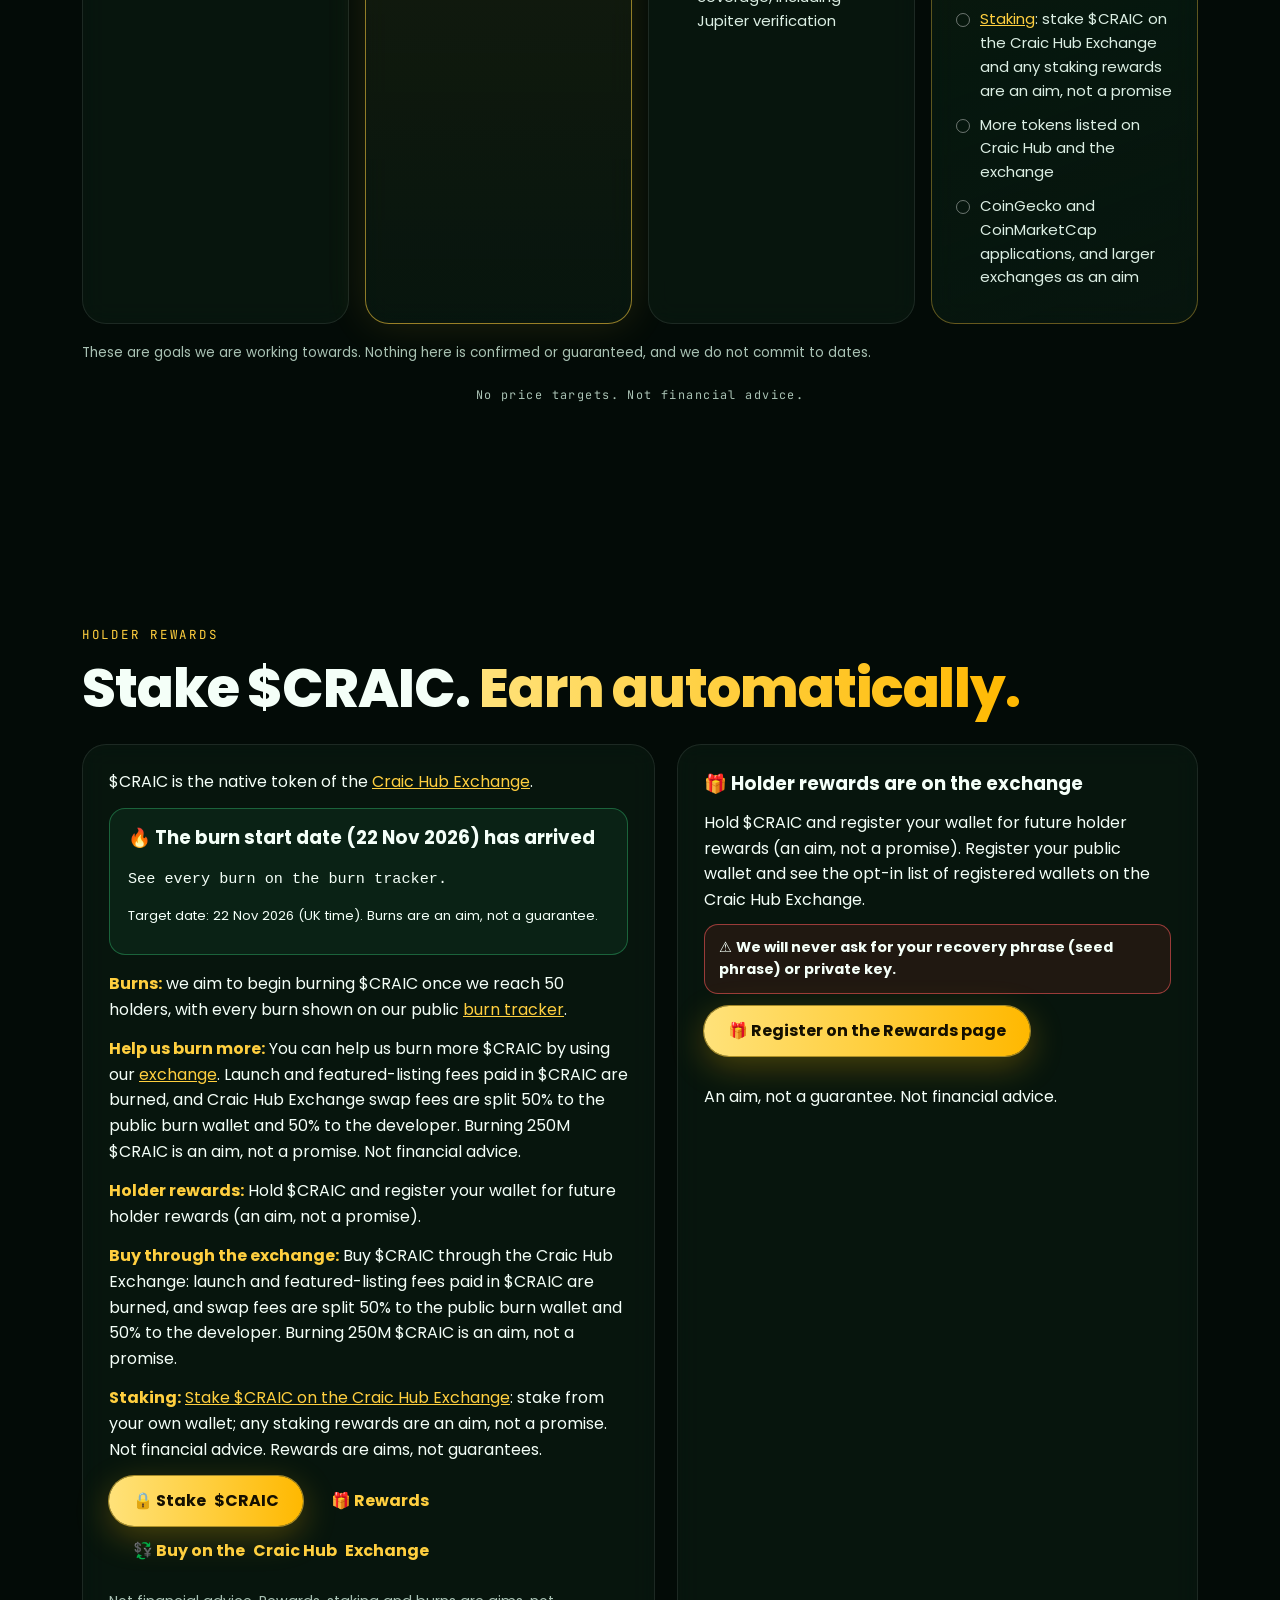
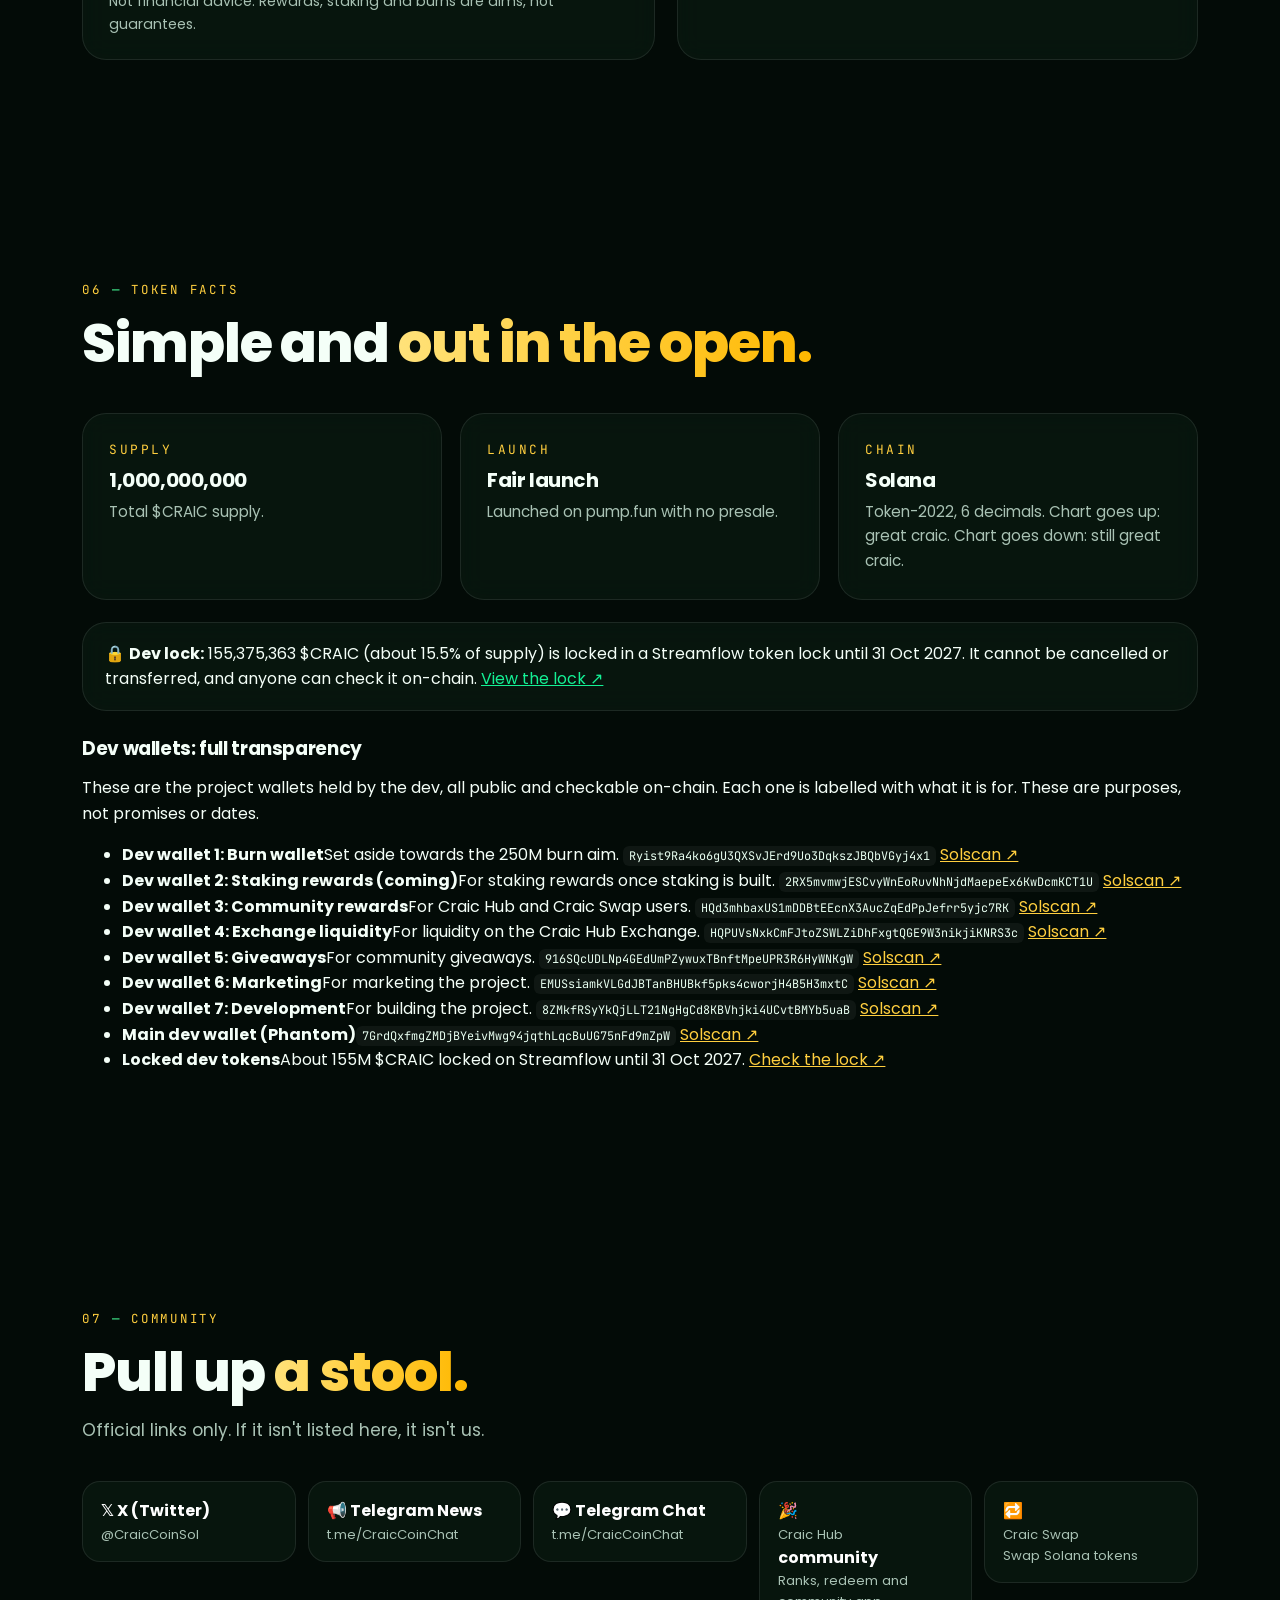
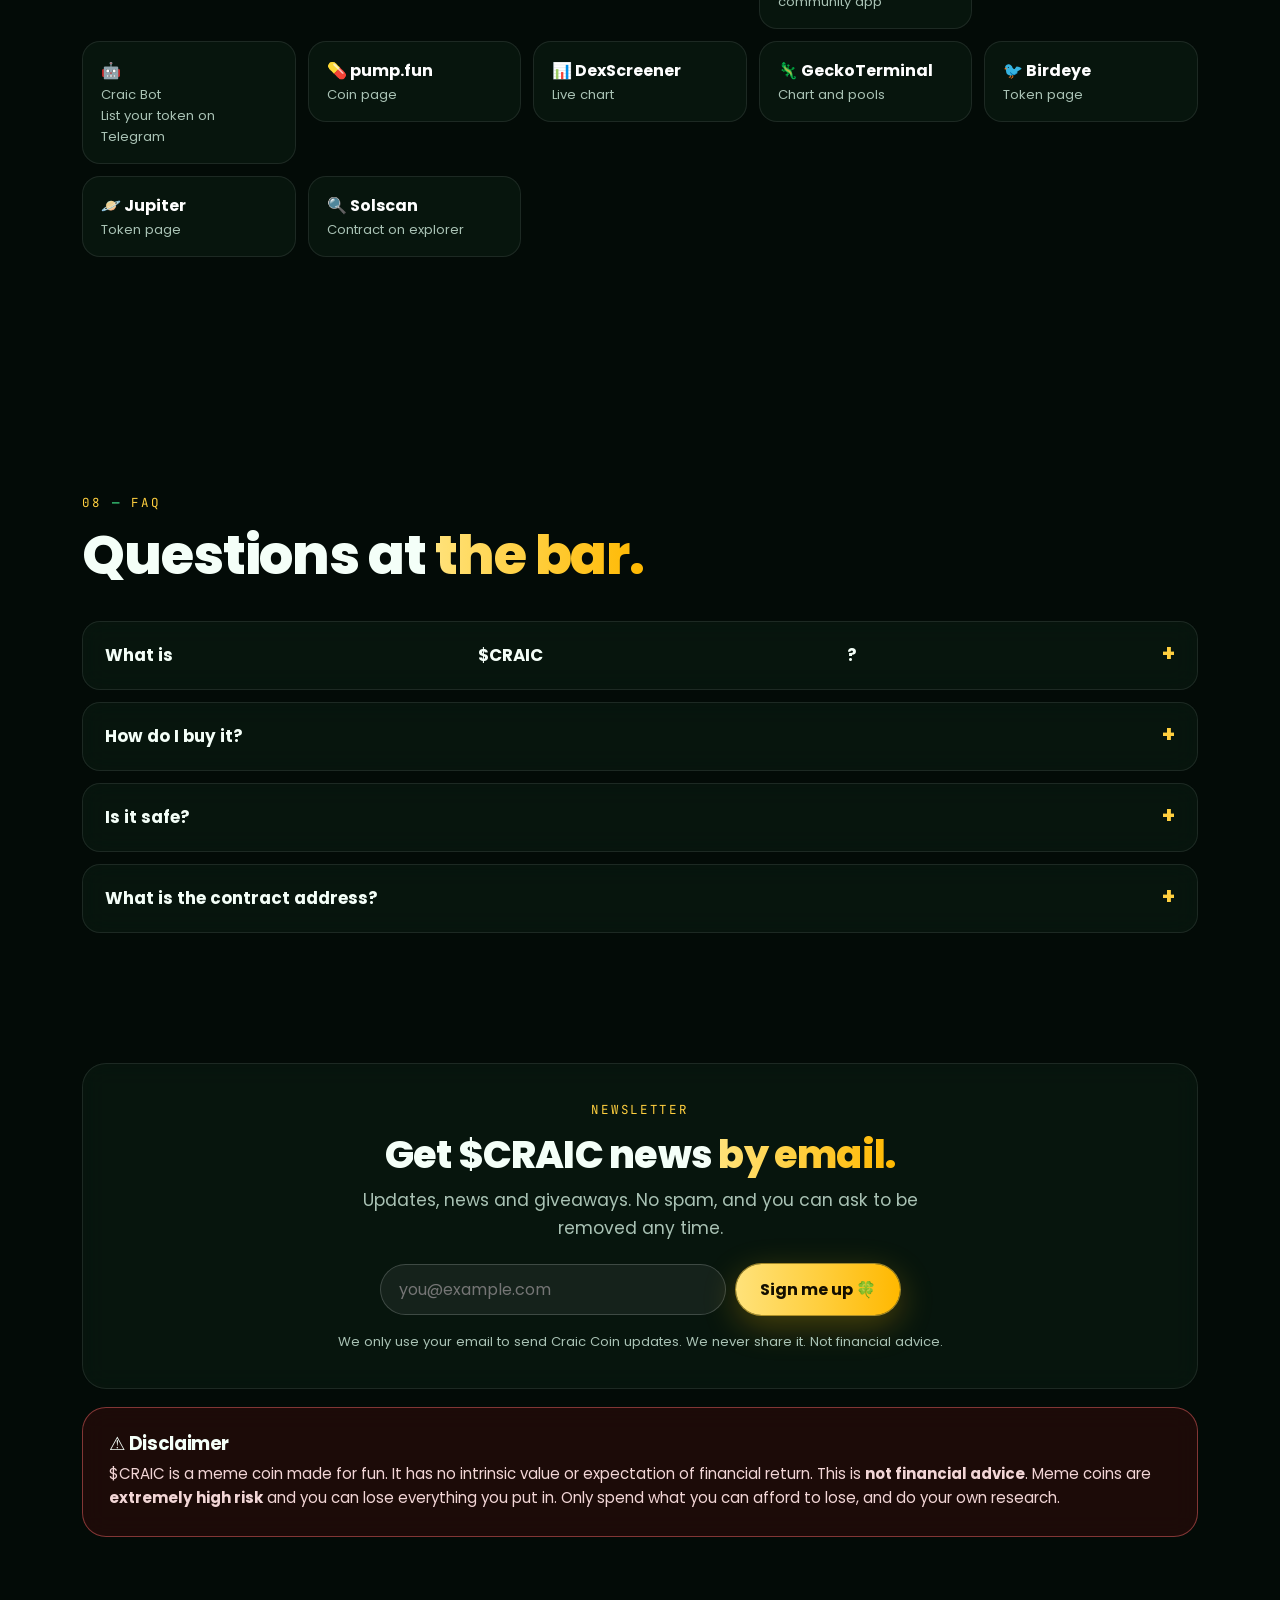
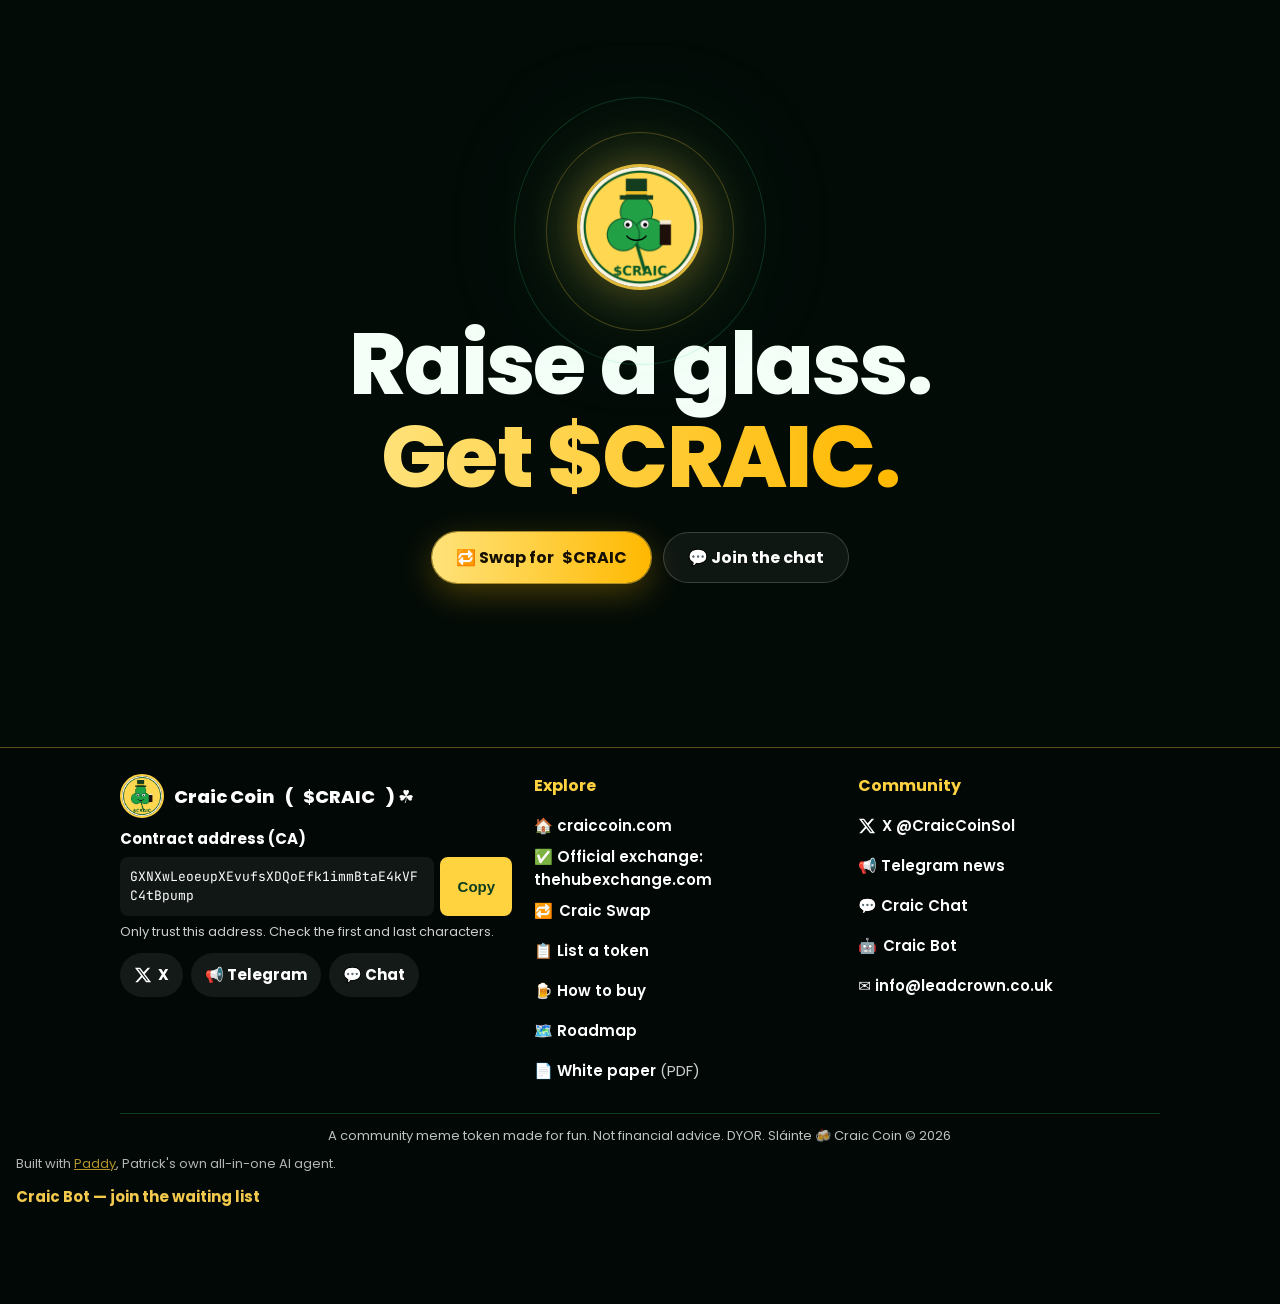
==== commit f872cebe: "Official exchange: thehubexchange.com" ====
--- a/index.html
+++ b/index.html
@@ -292,13 +292,13 @@
 @media(max-width:860px){.ugrid,.flag{grid-template-columns:1fr}.ucard{padding:24px 20px}.ucard h3{font-size:1.6rem}}
 </style><script src="/lang.js" defer></script>
 </head><body><!--CCNAV--><nav class="ccnav" id="top" aria-label="Craic Coin sites"><div class="ccnav-in">
-<a class="ccbrand" href="/"><img src="/logo.png" alt="" width="36" height="36">Craic Coin</a><a class="ccquick" href="https://exchange.craiccoin.com/">💱 Exchange</a>
+<a class="ccbrand" href="/"><img src="/logo.png" alt="" width="36" height="36">Craic Coin</a><a class="ccquick" href="https://thehubexchange.com/">💱 Exchange</a>
 <button class="cchb" type="button" aria-label="Open menu" aria-expanded="false" aria-controls="ccmenu">☰</button>
 <ul class="ccmenu" id="ccmenu">
 <li><a href="/" aria-current="page">🏠 Home</a></li>
-<li><a class="ccswap" href="https://exchange.craiccoin.com/">💱 Exchange</a></li>
-<li><a href="https://exchange.craiccoin.com/list.html">📋 List a token</a></li>
-<li><a href="https://exchange.craiccoin.com/gifts">🎁 Gift Cards</a></li>
+<li><a class="ccswap" href="https://thehubexchange.com/">💱 Exchange</a></li>
+<li><a href="https://thehubexchange.com/list.html">📋 List a token</a></li>
+<li><a href="https://thehubexchange.com/gifts">🎁 Gift Cards</a></li>
 <li><a href="#how-to-buy">🍺 How to buy</a></li>
 <li><a href="/whitepaper/">📄 White paper</a></li>
 <li><a href="#rewards">🔒 Staking</a></li>
@@ -317,13 +317,14 @@
 <h1 class="rv d2">No craic,<br><span class="g">no gains.</span></h1>
 <div class="bar rv d2"></div>
 <p class="tick rv d3">Craic Coin · $CRAIC · Solana</p>
-<p class="lead rv d3">The Solana community coin with real tools behind it. <b>Craic Swap</b>, our own swap exchange, lets you swap any coin from your own wallet at <a href="https://exchange.craiccoin.com/">exchange.craiccoin.com</a>. $CRAIC is the native coin of the Craic Hub Exchange: use it for cheaper trading fees and 25% off on Craic Hub, where any dev can list their token free.</p>
+<p class="lead rv d3">The Solana community coin with real tools behind it. <b>Craic Swap</b>, our own swap exchange, lets you swap any coin from your own wallet at <a href="https://thehubexchange.com/">thehubexchange.com</a>. $CRAIC is the native coin of the Craic Hub Exchange: use it for cheaper trading fees and 25% off on Craic Hub, where any dev can list their token free.</p>
 <p class="lead rv d3" style="font-weight:600">💱 We're a new exchange. We never hold your funds: you trade straight from your own wallet. Craic Wallet coming soon.</p>
-<p class="rv d3" style="font-size:.95em">🎁 New: spend crypto on gift cards from the <a href="https://exchange.craiccoin.com/gifts">Exchange Gift Cards page</a>, fulfilled by Cryptorefills. NFA.</p>
-<div class="btns rv d4"><a class="btn pri" href="https://exchange.craiccoin.com/">💱 Open the Exchange</a><a class="btn grn" href="https://exchange.craiccoin.com/list.html">📝 List your token</a><a class="btn gh" href="#roadmap">🗺️ Roadmap</a></div>
+<p class="rv d3" style="font-size:1.05em">✅ <b>Official exchange:</b> <a href="https://thehubexchange.com/"><b>thehubexchange.com</b></a></p>
+<p class="rv d3" style="font-size:.95em">🎁 New: spend crypto on gift cards from the <a href="https://thehubexchange.com/gifts">Exchange Gift Cards page</a>, fulfilled by Cryptorefills. NFA.</p>
+<div class="btns rv d4"><a class="btn pri" href="https://thehubexchange.com/">💱 Open the Exchange</a><a class="btn grn" href="https://thehubexchange.com/list.html">📝 List your token</a><a class="btn gh" href="#roadmap">🗺️ Roadmap</a></div>
 <ul class="chips rv d4"><li>Craic Swap: live</li><li>Craic Hub: live</li><li>25% off in $CRAIC</li><li>Fair launch, no presale</li></ul>
 <div class="rv d4"><a class="lockb" href="https://app.streamflow.finance/contract/solana/mainnet/D24VDg6eRKEPREnQXTxrN3AvpgfRP1tSRLS4ZiPbs3Ey" target="_blank" rel="noopener">🔒 Dev tokens locked until 31 Oct 2027 <small>Verify on Streamflow ↗</small></a></div>
-<div id="ca-sec" class="rv d4"><div class="ca"><span>CA</span><code id="ca" class="notranslate" translate="no">GXNXwLeoeupXEvufsXDQoEfk1immBtaE4kVFC4tBpump</code><button id="cp" type="button">Copy</button></div><p class="canote" style="font-weight:700;color:#fbbf24">⚠️ Beware of fakes: this is the only official $CRAIC. Any other "Craic Coin" token is not ours. Always check the first and last characters.</p><p class="canote"><a href="https://exchange.craiccoin.com/swap" style="font-weight:700">☘️ Swap to official $CRAIC (pinned SOL → $CRAIC swap) →</a></p></div>
+<div id="ca-sec" class="rv d4"><div class="ca"><span>CA</span><code id="ca" class="notranslate" translate="no">GXNXwLeoeupXEvufsXDQoEfk1immBtaE4kVFC4tBpump</code><button id="cp" type="button">Copy</button></div><p class="canote" style="font-weight:700;color:#fbbf24">⚠️ Beware of fakes: this is the only official $CRAIC. Any other "Craic Coin" token is not ours. Always check the first and last characters.</p><p class="canote"><a href="https://thehubexchange.com/swap" style="font-weight:700">☘️ Swap to official $CRAIC (pinned SOL → $CRAIC swap) →</a></p></div>
 </div></header>
 
 <section id="utility"><div class="wrap">
@@ -331,7 +332,7 @@
 <h2 class="rv d1" style="text-align:center">Two tools. <span class="g">One coin.</span></h2>
 <div class="ugrid">
 <div class="ucard glass rv d2"><span class="badge ok">LIVE</span><div class="uic">🔁</div><h3>Craic Swap</h3><p>Swap SOL, USDC, USDT, JUP, BONK or almost any Solana token for $CRAIC from your own wallet, powered by Jupiter. Coming from BTC or ETH? The cross-chain tab gets you to SOL first.</p><ul class="chips"><li>Your own wallet</li><li>Any Solana token in</li><li>Cross-chain</li></ul><a class="btn pri" href="https://craic-swap.netlify.app/">🔁 Swap now</a></div>
-<div class="ucard glass rv d3"><span class="badge ok">LIVE</span><div class="uic">🎉</div><h3>Craic Hub</h3><p>The Solana token marketplace for memecoins and fresh launches. Basic listings are free and a human checks every one. Featured slots are 0.25 SOL, or 25% off when you pay in $CRAIC.</p><ul class="chips"><li>List free</li><li>25% off in $CRAIC</li><li>Craic Bot on Telegram</li></ul><div class="btns" style="margin-top:0"><a class="btn grn" href="https://exchange.craiccoin.com/list.html">📝 List your token</a><a class="btn gh" href="https://t.me/CraicHubBot" target="_blank" rel="noopener">🤖 Craic Bot</a></div></div>
+<div class="ucard glass rv d3"><span class="badge ok">LIVE</span><div class="uic">🎉</div><h3>Craic Hub</h3><p>The Solana token marketplace for memecoins and fresh launches. Basic listings are free and a human checks every one. Featured slots are 0.25 SOL, or 25% off when you pay in $CRAIC.</p><ul class="chips"><li>List free</li><li>25% off in $CRAIC</li><li>Craic Bot on Telegram</li></ul><div class="btns" style="margin-top:0"><a class="btn grn" href="https://thehubexchange.com/list.html">📝 List your token</a><a class="btn gh" href="https://t.me/CraicHubBot" target="_blank" rel="noopener">🤖 Craic Bot</a></div></div>
 </div></div></section>
 
 <section id="swap"><div class="wrap feat">
@@ -353,7 +354,7 @@
 <div class="ftxt"><p class="lbl rv">02 <b>—</b> Craic Hub marketplace</p><h2 class="rv d1">Launched a token?<br><span class="g">List it free.</span></h2>
 <p class="lead rv d2">Craic Hub is a Solana token marketplace for memecoins and fresh launches. Pump.fun tokens welcome. Get in front of the Craic community in a couple of minutes.</p>
 <ul class="chips rv d3"><li>Free basic listing</li><li>Featured: 0.25 SOL</li><li>25% off in $CRAIC</li><li>Checked by a person</li></ul>
-<div class="btns rv d3"><a class="btn pri" href="https://exchange.craiccoin.com/list.html">📝 List your token free</a><a class="btn gh" href="https://t.me/CraicHubBot" target="_blank" rel="noopener">🤖 List via Craic Bot</a></div>
+<div class="btns rv d3"><a class="btn pri" href="https://thehubexchange.com/list.html">📝 List your token free</a><a class="btn gh" href="https://t.me/CraicHubBot" target="_blank" rel="noopener">🤖 List via Craic Bot</a></div>
 <p class="fine rv d4">Every listing is checked by a person and payments are verified on-chain. Listing is not an endorsement. Not financial advice, DYOR.</p></div>
 <div class="rv d2"><div class="phone" aria-hidden="true"><div class="scr">
 <div class="top"><img src="/logo.png" alt="">Craic Hub<em>Live</em></div>
@@ -389,7 +390,7 @@
 
 <section id="how-to-buy"><div class="wrap">
 <p class="lbl rv">04 <b>—</b> How to buy</p><h2 class="rv d1">Quick as <span class="g">a click.</span></h2>
-<div class="glass rv d1" style="padding:20px 24px;margin:18px 0 22px"><p style="margin:0 0 14px;line-height:1.6"><b>Buy $CRAIC through the Craic Hub Exchange: launch and featured-listing fees paid in $CRAIC are burned, and swap fees are split 50% to the public burn wallet and 50% to the developer. Burning 250M $CRAIC is an aim, not a promise.</b></p><a class="btn pri" href="https://exchange.craiccoin.com">💱 Buy $CRAIC on the Craic Hub Exchange</a><p style="margin:12px 0 0;color:var(--mut);font-size:.88rem">Burns and rewards are aims, not guarantees. Not financial advice.</p></div>
+<div class="glass rv d1" style="padding:20px 24px;margin:18px 0 22px"><p style="margin:0 0 14px;line-height:1.6"><b>Buy $CRAIC through the Craic Hub Exchange: launch and featured-listing fees paid in $CRAIC are burned, and swap fees are split 50% to the public burn wallet and 50% to the developer. Burning 250M $CRAIC is an aim, not a promise.</b></p><a class="btn pri" href="https://thehubexchange.com">💱 Buy $CRAIC on the Craic Hub Exchange</a><p style="margin:12px 0 0;color:var(--mut);font-size:.88rem">Burns and rewards are aims, not guarantees. Not financial advice.</p></div>
 <div class="steps">
 <div class="step glass rv d1"><div class="n">STEP 01</div><h3>Get a wallet</h3><p>Install Phantom from phantom.com (or use the Trojan bot on Telegram) and add some SOL.</p></div>
 <div class="step glass rv d2"><div class="n">STEP 02</div><h3>Open Craic Swap</h3><p>Go to <a href="https://craic-swap.netlify.app/">Craic Swap</a> or the <a href="https://pump.fun/coin/GXNXwLeoeupXEvufsXDQoEfk1immBtaE4kVFC4tBpump" target="_blank" rel="noopener">pump.fun page</a> and connect your wallet. Trojan users: paste the CA.</p></div>
@@ -404,9 +405,9 @@
 
 <div class="ach glass rv"><span class="badge ok">Complete</span><h3>✅ Live today: our foundation</h3>
 <div class="flag">
-<div class="fl"><span class="star">★ FLAGSHIP</span><b>💱 Craic Hub Exchange is live</b><span>We're a new exchange. We never hold your funds: you trade straight from your own wallet. Craic Wallet coming soon. Find and swap any coin, or launch your own. <a href="https://exchange.craiccoin.com/">Open the exchange</a></span></div>
+<div class="fl"><span class="star">★ FLAGSHIP</span><b>💱 Craic Hub Exchange is live</b><span>We're a new exchange. We never hold your funds: you trade straight from your own wallet. Craic Wallet coming soon. Find and swap any coin, or launch your own. <a href="https://thehubexchange.com/">Open the exchange</a></span></div>
 <div class="fl"><span class="star">★ FLAGSHIP</span><b>🔁 Craic Swap is live</b><span>Swap SOL, USDC or almost any Solana token for $CRAIC from your own wallet, plus cross-chain swaps. <a href="https://craic-swap.netlify.app/">Swap now</a></span></div>
-<div class="fl"><span class="star">★ FLAGSHIP</span><b>🎉 Craic Hub listings are live on the Exchange</b><span>Part of the Craic Hub Exchange: list your Solana token free (checked by a person), feature it for 0.25 SOL, or pay 25% less in $CRAIC (burned). Paid from your own wallet. <a href="https://exchange.craiccoin.com/list.html">List your token</a></span></div>
+<div class="fl"><span class="star">★ FLAGSHIP</span><b>🎉 Craic Hub listings are live on the Exchange</b><span>Part of the Craic Hub Exchange: list your Solana token free (checked by a person), feature it for 0.25 SOL, or pay 25% less in $CRAIC (burned). Paid from your own wallet. <a href="https://thehubexchange.com/list.html">List your token</a></span></div>
 <div class="fl"><span class="star">★ FLAGSHIP</span><b>🤖 Craic Bot on Telegram</b><span>Send your token to Craic Hub straight from Telegram. <a href="https://t.me/CraicHubBot" target="_blank" rel="noopener">Open Craic Bot</a></span></div>
 </div>
 <ul class="achl">
@@ -425,7 +426,7 @@
 <div class="ph glass cur rv d2"><span class="pn">PHASE 02</span><h4>Launch of the Craic Wallet</h4><p class="pt">Self-custody on Solana</p><span class="badge now">Coming soon</span><ul><li>Our own self-custody Solana wallet</li><li>You hold your own keys; we never hold your funds</li><li>Built to work with the Craic Hub Exchange and Craic Hub</li></ul></div>
 <div class="ph glass rv d3"><span class="pn">PHASE 03</span><h4>More $CRAIC utility on the exchange</h4><p class="pt">More reasons to use $CRAIC</p><span class="badge goal">Aim</span><ul><li>More exchange features and discounts paid in $CRAIC</li><li>Graduation from the pump.fun bonding curve to full DEX liquidity</li><li>Broader aggregator coverage, including Jupiter verification</li></ul></div>
 
-<div class="ph glass big rv d4"><span class="pn">PHASE 04</span><h4>Burn progress and more listings</h4><p class="pt">Growing the $CRAIC community</p><span class="badge end">Aim</span><ul><li>We aim to begin burning $CRAIC once we reach 50 holders, with every burn shown on our public burn tracker</li><li>Aiming for 250M $CRAIC burned over time</li><li><a href="https://exchange.craiccoin.com/stake">Staking</a>: stake $CRAIC on the Craic Hub Exchange and any staking rewards are an aim, not a promise</li><li>More tokens listed on Craic Hub and the exchange</li><li>CoinGecko and CoinMarketCap applications, and larger exchanges as an aim</li></ul></div>
+<div class="ph glass big rv d4"><span class="pn">PHASE 04</span><h4>Burn progress and more listings</h4><p class="pt">Growing the $CRAIC community</p><span class="badge end">Aim</span><ul><li>We aim to begin burning $CRAIC once we reach 50 holders, with every burn shown on our public burn tracker</li><li>Aiming for 250M $CRAIC burned over time</li><li><a href="https://thehubexchange.com/stake">Staking</a>: stake $CRAIC on the Craic Hub Exchange and any staking rewards are an aim, not a promise</li><li>More tokens listed on Craic Hub and the exchange</li><li>CoinGecko and CoinMarketCap applications, and larger exchanges as an aim</li></ul></div>
 </div>
 <p class="xnote rv">These are goals we are working towards. Nothing here is confirmed or guaranteed, and we do not commit to dates.</p>
 <p class="nfa rv">No price targets. Not financial advice.</p>
@@ -449,21 +450,21 @@
 <p class="lbl rv">Holder rewards</p><h2 class="rv d1">Stake $CRAIC. <span class="g">Earn automatically.</span></h2>
 <div class="rwgrid">
 <div class="rwtxt glass rv d2">
-<p>$CRAIC is the native token of the <a href="https://exchange.craiccoin.com/">Craic Hub Exchange</a>.</p>
+<p>$CRAIC is the native token of the <a href="https://thehubexchange.com/">Craic Hub Exchange</a>.</p>
 <style>.bcd{margin:0 0 16px;padding:14px 18px;border:1px solid rgba(61,220,132,.35);border-radius:16px;background:rgba(61,220,132,.07)}.bcd .bcdh{font-weight:700;font-size:1.15rem;margin:0 0 4px;color:#ffcf3f}.bcd .bcdt{font-family:ui-monospace,Menlo,monospace;font-size:.95rem;margin:0 0 6px;color:#f4fff8}.bcd .bcdn{margin:0;font-size:.82rem;color:#a9c2b4}@media(max-width:480px){.bcd{padding:12px 14px}.bcd .bcdh{font-size:1.02rem}}</style><div class="bcd" id="bcd"><p class="bcdh" id="bcdh">🔥 Burning begins in 30 days</p><p class="bcdt notranslate" id="bcdt"></p><p class="bcdn">Target date: 22 Nov 2026 (UK time). Burns are an aim, not a guarantee.</p></div><script>(function(){var T=Date.UTC(2026,10,22,0,0,0),h=document.getElementById("bcdh"),t=document.getElementById("bcdt");if(!h)return;function p(n){return n<10?"0"+n:""+n}function u(){var d=T-Date.now();if(d<=0){h.textContent="\ud83d\udd25 The burn start date (22 Nov 2026) has arrived";t.textContent="See every burn on the burn tracker.";return}var s=Math.floor(d/1e3),dd=Math.floor(s/86400),hh=Math.floor(s%86400/3600),mm=Math.floor(s%3600/60),ss=s%60,c=Math.ceil(d/864e5);h.textContent="\ud83d\udd25 Burning begins in "+c+" day"+(c==1?"":"s");t.textContent=dd+"d "+p(hh)+"h "+p(mm)+"m "+p(ss)+"s"}u();setInterval(u,1000)})();</script>
-<p><b>Burns:</b> we aim to begin burning $CRAIC once we reach 50 holders, with every burn shown on our public <a href="https://exchange.craiccoin.com/burn.html">burn tracker</a>.</p>
-<p><b>Help us burn more:</b> You can help us burn more $CRAIC by using our <a href="https://exchange.craiccoin.com">exchange</a>. Launch and featured-listing fees paid in $CRAIC are burned, and Craic Hub Exchange swap fees are split 50% to the public burn wallet and 50% to the developer. Burning 250M $CRAIC is an aim, not a promise. Not financial advice.</p>
+<p><b>Burns:</b> we aim to begin burning $CRAIC once we reach 50 holders, with every burn shown on our public <a href="https://thehubexchange.com/burn.html">burn tracker</a>.</p>
+<p><b>Help us burn more:</b> You can help us burn more $CRAIC by using our <a href="https://thehubexchange.com">exchange</a>. Launch and featured-listing fees paid in $CRAIC are burned, and Craic Hub Exchange swap fees are split 50% to the public burn wallet and 50% to the developer. Burning 250M $CRAIC is an aim, not a promise. Not financial advice.</p>
 <p><b>Holder rewards:</b> Hold $CRAIC and register your wallet for future holder rewards (an aim, not a promise).</p>
 <p><b>Buy through the exchange:</b> Buy $CRAIC through the Craic Hub Exchange: launch and featured-listing fees paid in $CRAIC are burned, and swap fees are split 50% to the public burn wallet and 50% to the developer. Burning 250M $CRAIC is an aim, not a promise.</p>
-<p><b>Staking:</b> <a href="https://exchange.craiccoin.com/stake">Stake $CRAIC on the Craic Hub Exchange</a>: stake from your own wallet; any staking rewards are an aim, not a promise. Not financial advice. Rewards are aims, not guarantees.</p>
-<p><a class="btn pri" href="https://exchange.craiccoin.com/stake">🔒 Stake $CRAIC</a> <a class="btn" href="https://exchange.craiccoin.com/rewards">🎁 Rewards</a> <a class="btn" href="https://exchange.craiccoin.com">💱 Buy on the Craic Hub Exchange</a></p>
+<p><b>Staking:</b> <a href="https://thehubexchange.com/stake">Stake $CRAIC on the Craic Hub Exchange</a>: stake from your own wallet; any staking rewards are an aim, not a promise. Not financial advice. Rewards are aims, not guarantees.</p>
+<p><a class="btn pri" href="https://thehubexchange.com/stake">🔒 Stake $CRAIC</a> <a class="btn" href="https://thehubexchange.com/rewards">🎁 Rewards</a> <a class="btn" href="https://thehubexchange.com">💱 Buy on the Craic Hub Exchange</a></p>
 <p class="rwnfa">Not financial advice. Rewards, staking and burns are aims, not guarantees.</p>
 </div>
 <div id="rwform" class="glass rv d3" style="padding:24px 26px;display:flex;flex-direction:column;gap:12px">
 <p style="margin:0;font-weight:700;font-size:1.15rem">🎁 Holder rewards are on the exchange</p>
 <p style="margin:0;line-height:1.6">Hold $CRAIC and register your wallet for future holder rewards (an aim, not a promise). Register your public wallet and see the opt-in list of registered wallets on the Craic Hub Exchange.</p>
 <p class="rwwarn">⚠️ <b>We will never ask for your recovery phrase (seed phrase) or private key.</b></p>
-<p style="margin:0"><a class="btn pri" href="https://exchange.craiccoin.com/rewards">🎁 Register on the Rewards page</a></p>
+<p style="margin:0"><a class="btn pri" href="https://thehubexchange.com/rewards">🎁 Register on the Rewards page</a></p>
 <p class="rwnfa">An aim, not a guarantee. Not financial advice.</p>
 </div>
 </div></div></section>
@@ -504,7 +505,7 @@
 <section id="faq"><div class="wrap">
 <p class="lbl rv">08 <b>—</b> FAQ</p><h2 class="rv d1">Questions at <span class="g">the bar.</span></h2>
 <div class="faq">
-<details class="glass rv"><summary>What is $CRAIC?</summary><p>Craic Coin ($CRAIC) is a community coin on Solana and the native coin of the <a href="https://exchange.craiccoin.com/">Craic Hub Exchange</a> and <a href="https://craic-swap.netlify.app/">Craic Swap</a>. Check the <a href="#roadmap">roadmap</a> for what's coming.</p></details>
+<details class="glass rv"><summary>What is $CRAIC?</summary><p>Craic Coin ($CRAIC) is a community coin on Solana and the native coin of the <a href="https://thehubexchange.com/">Craic Hub Exchange</a> and <a href="https://craic-swap.netlify.app/">Craic Swap</a>. Check the <a href="#roadmap">roadmap</a> for what's coming.</p></details>
 <details class="glass rv"><summary>How do I buy it?</summary><p>Get SOL in Phantom or the Trojan Telegram bot, then swap on Craic Swap, buy on pump.fun or paste the contract address into Trojan. See <a href="#how-to-buy">How to buy</a>.</p></details>
 <details class="glass rv"><summary>Is it safe?</summary><p>No investment is "safe", and meme coins are <strong>extremely high risk</strong>. Prices can drop to zero. Only spend what you can afford to lose. Not financial advice.</p></details>
 <details class="glass rv"><summary>What is the contract address?</summary><p><code class="notranslate" translate="no">GXNXwLeoeupXEvufsXDQoEfk1immBtaE4kVFC4tBpump</code>. Only trust this one, and check it on pump.fun or DexScreener.</p></details>
@@ -513,7 +514,7 @@
 <section id="news" style="padding-top:20px"><div class="wrap">
 <div class="news glass rv"><p class="lbl" style="justify-content:center">Newsletter</p><h2 style="font-size:clamp(1.7rem,4vw,2.4rem)">Get $CRAIC news <span class="g">by email.</span></h2>
 <p class="lead" style="margin:12px auto 0">Updates, news and giveaways. No spam, and you can ask to be removed any time.</p>
-<form name="craic-news" method="POST" action="https://exchange.craiccoin.com/api/news-signup">
+<form name="craic-news" method="POST" action="https://thehubexchange.com/api/news-signup">
 <input type="hidden" name="form-name" value="craic-news"><p hidden><label>Leave empty <input name="company"></label></p>
 <input type="email" name="email" required placeholder="you@example.com" aria-label="Email address">
 <button class="btn pri" type="submit">Sign me up 🍀</button></form>
@@ -541,7 +542,7 @@
 <div style="font-size:13px;opacity:.8">Only trust this address. Check the first and last characters.</div>
 <div class="ccf-soc"><a href="https://x.com/CraicCoinSol" target="_blank" rel="noopener"><svg viewBox="0 0 24 24" width="18" height="18" aria-hidden="true"><path fill="currentColor" d="M18.244 2.25h3.308l-7.227 8.26 8.502 11.24H16.17l-5.214-6.817L4.99 21.75H1.68l7.73-8.835L1.254 2.25H8.08l4.713 6.231zm-1.161 17.52h1.833L7.084 4.126H5.117z"/></svg> X</a><a href="https://t.me/CraicCoinChat" target="_blank" rel="noopener">📢 Telegram</a><a href="https://t.me/CraicCoinChat" target="_blank" rel="noopener">💬 Chat</a></div></div>
 <div><h4>Explore</h4><ul>
-<li><a href="/">🏠 craiccoin.com</a></li><li><a href="https://exchange.craiccoin.com/">💱 Craic Hub Exchange</a></li><li><a href="https://craic-swap.netlify.app/">🔁 Craic Swap</a></li><li><a href="https://exchange.craiccoin.com/list.html">📋 List a token</a></li>
+<li><a href="/">🏠 craiccoin.com</a></li><li><a href="https://thehubexchange.com/">✅ Official exchange: thehubexchange.com</a></li><li><a href="https://craic-swap.netlify.app/">🔁 Craic Swap</a></li><li><a href="https://thehubexchange.com/list.html">📋 List a token</a></li>
 <li><a href="#how-to-buy">🍺 How to buy</a></li><li><a href="#roadmap">🗺️ Roadmap</a></li><li><a href="/whitepaper/">📄 White paper</a> <a href="/craic-coin-whitepaper.pdf" style="min-height:0;opacity:.8;font-weight:400">(PDF)</a></li></ul></div>
 <div><h4>Community</h4><ul>
 <li><a href="https://x.com/CraicCoinSol" target="_blank" rel="noopener"><svg viewBox="0 0 24 24" width="18" height="18" aria-hidden="true"><path fill="currentColor" d="M18.244 2.25h3.308l-7.227 8.26 8.502 11.24H16.17l-5.214-6.817L4.99 21.75H1.68l7.73-8.835L1.254 2.25H8.08l4.713 6.231zm-1.161 17.52h1.833L7.084 4.126H5.117z"/></svg> X @CraicCoinSol</a></li><li><a href="https://t.me/CraicCoinChat" target="_blank" rel="noopener">📢 Telegram news</a></li><li><a href="https://t.me/CraicCoinChat" target="_blank" rel="noopener">💬 Craic Chat</a></li>
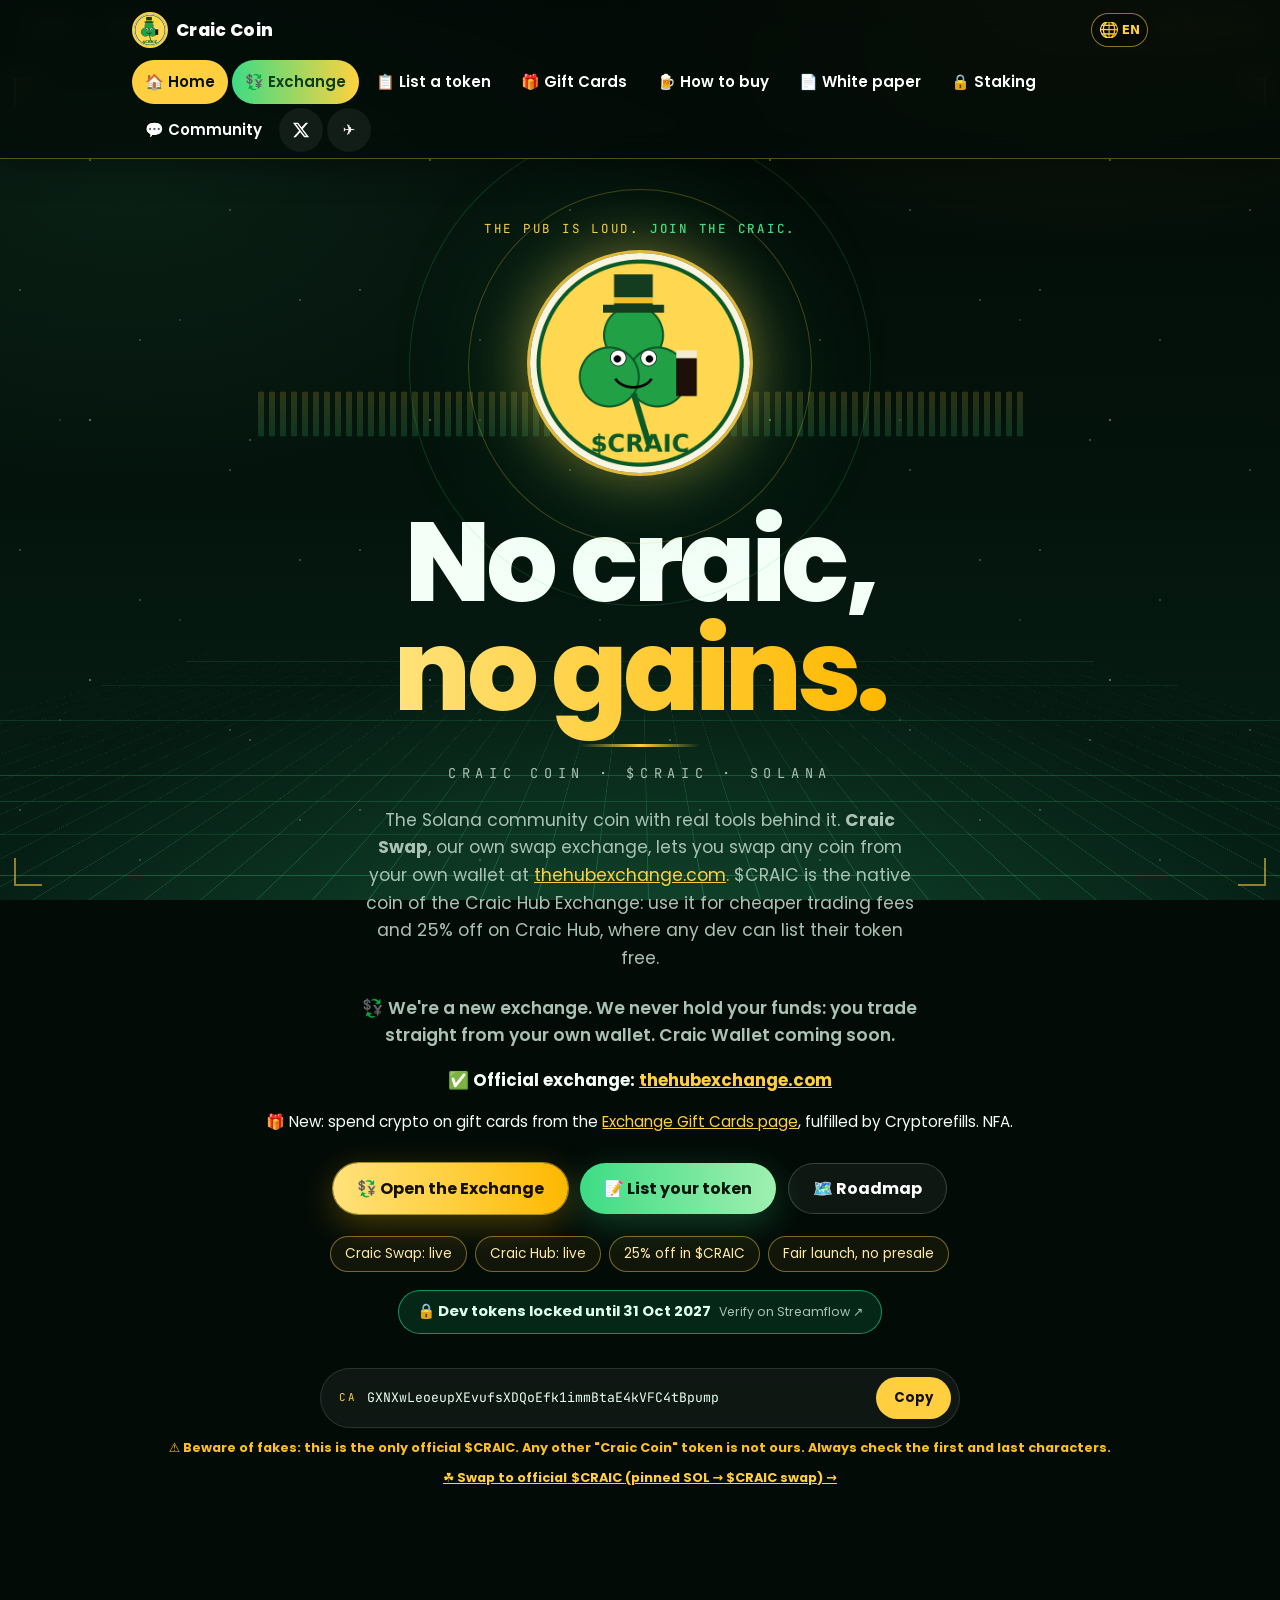
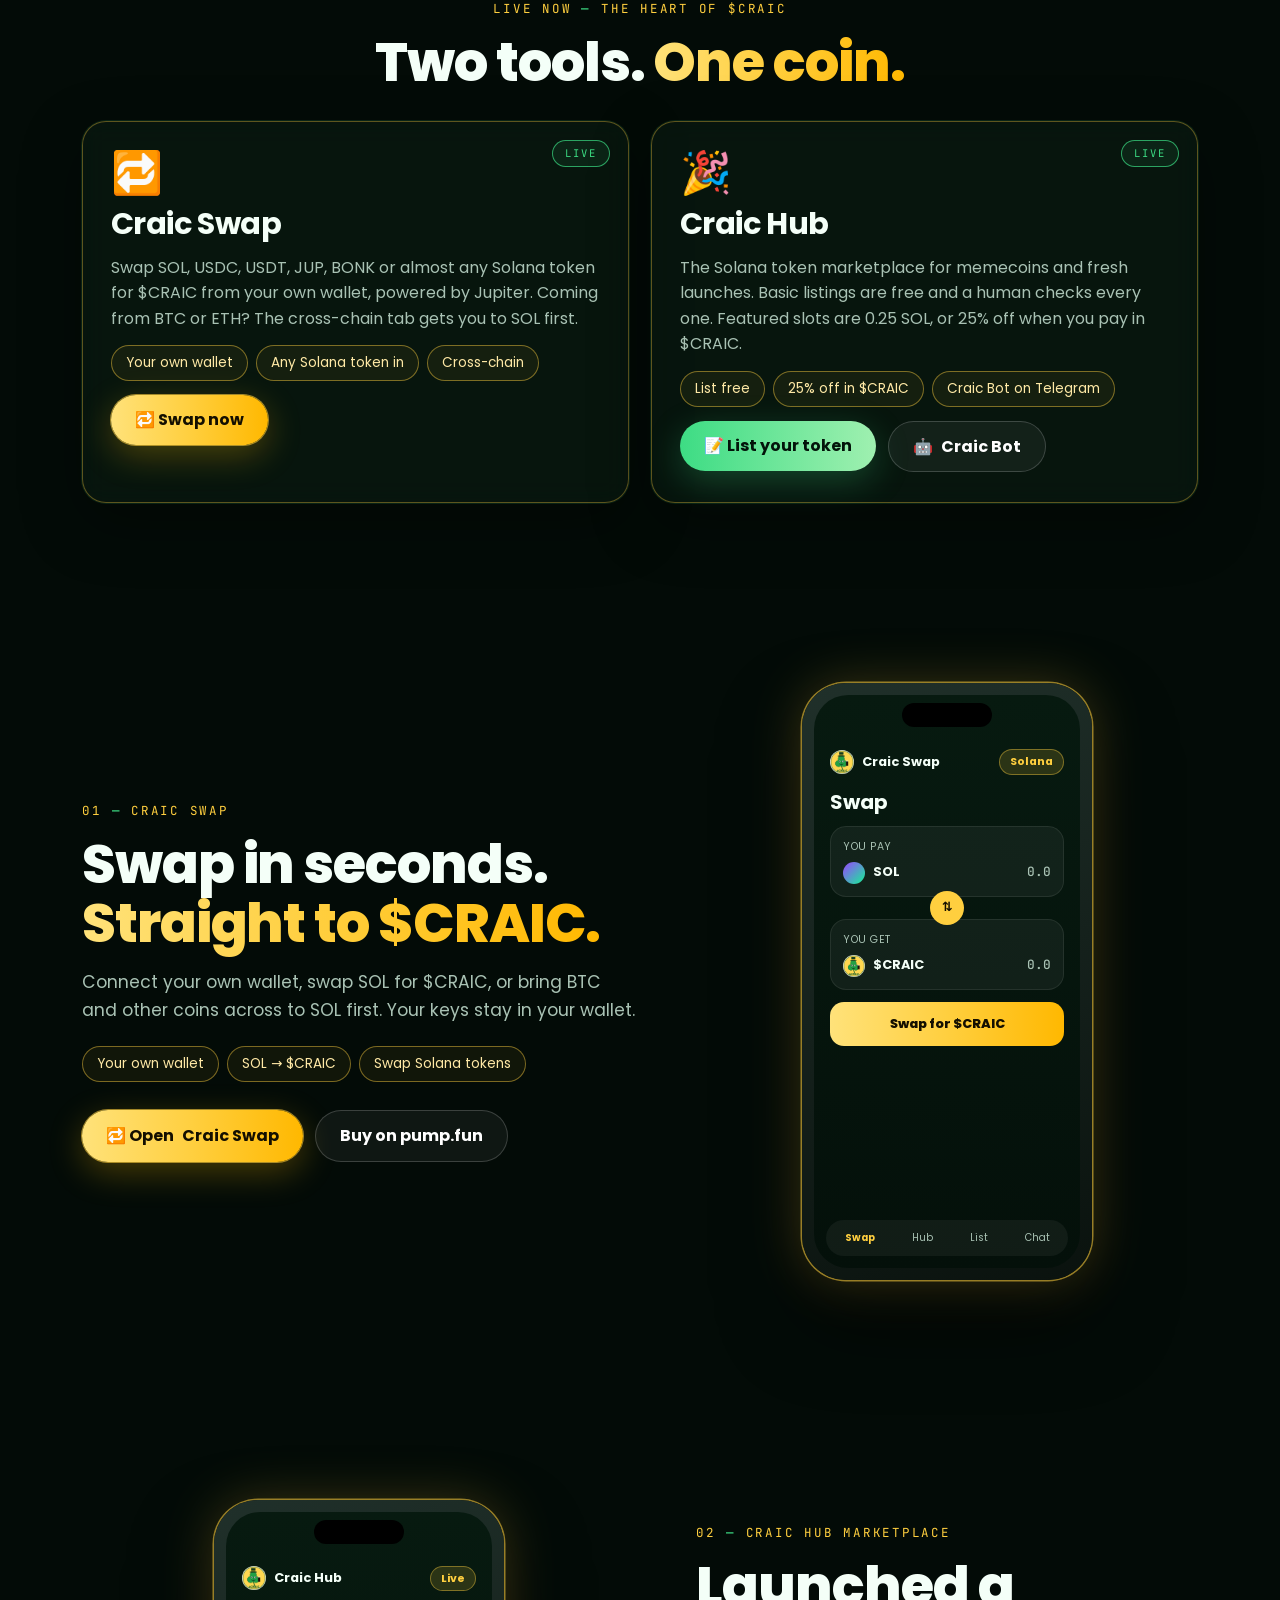
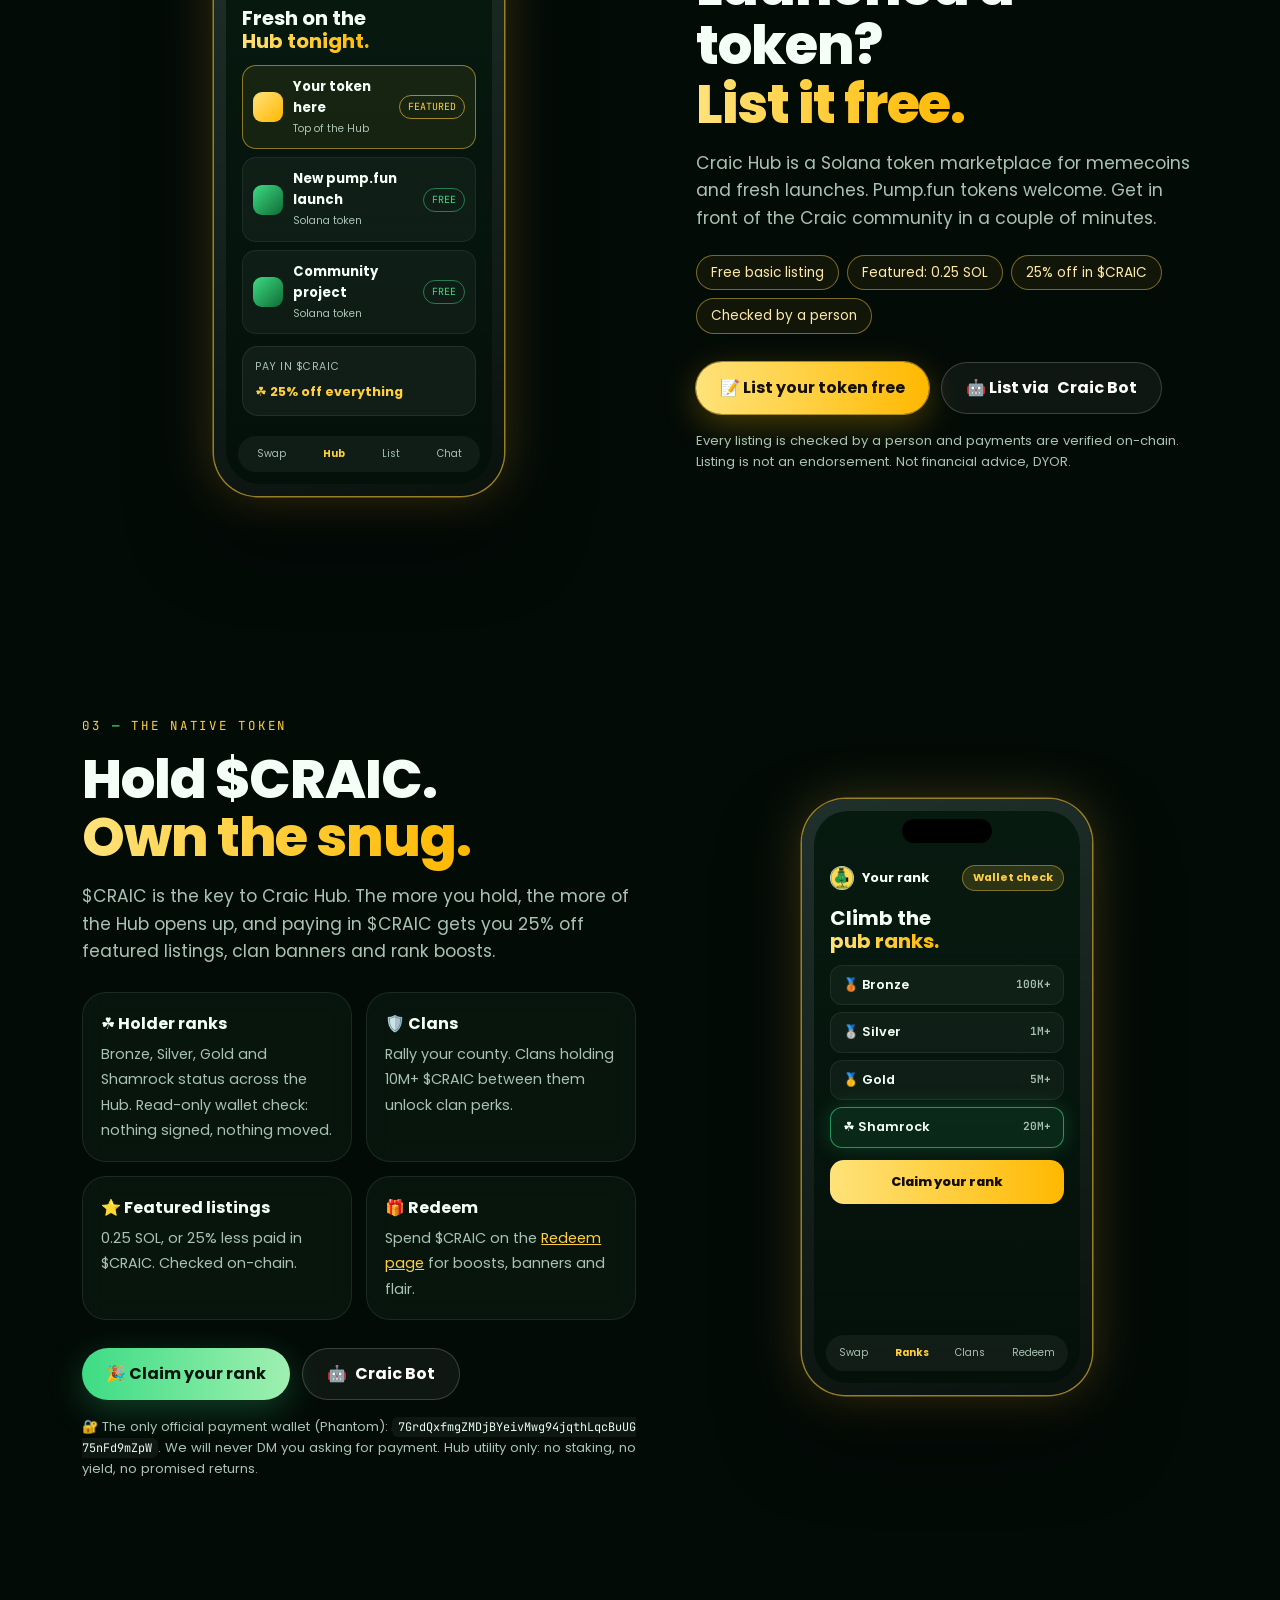
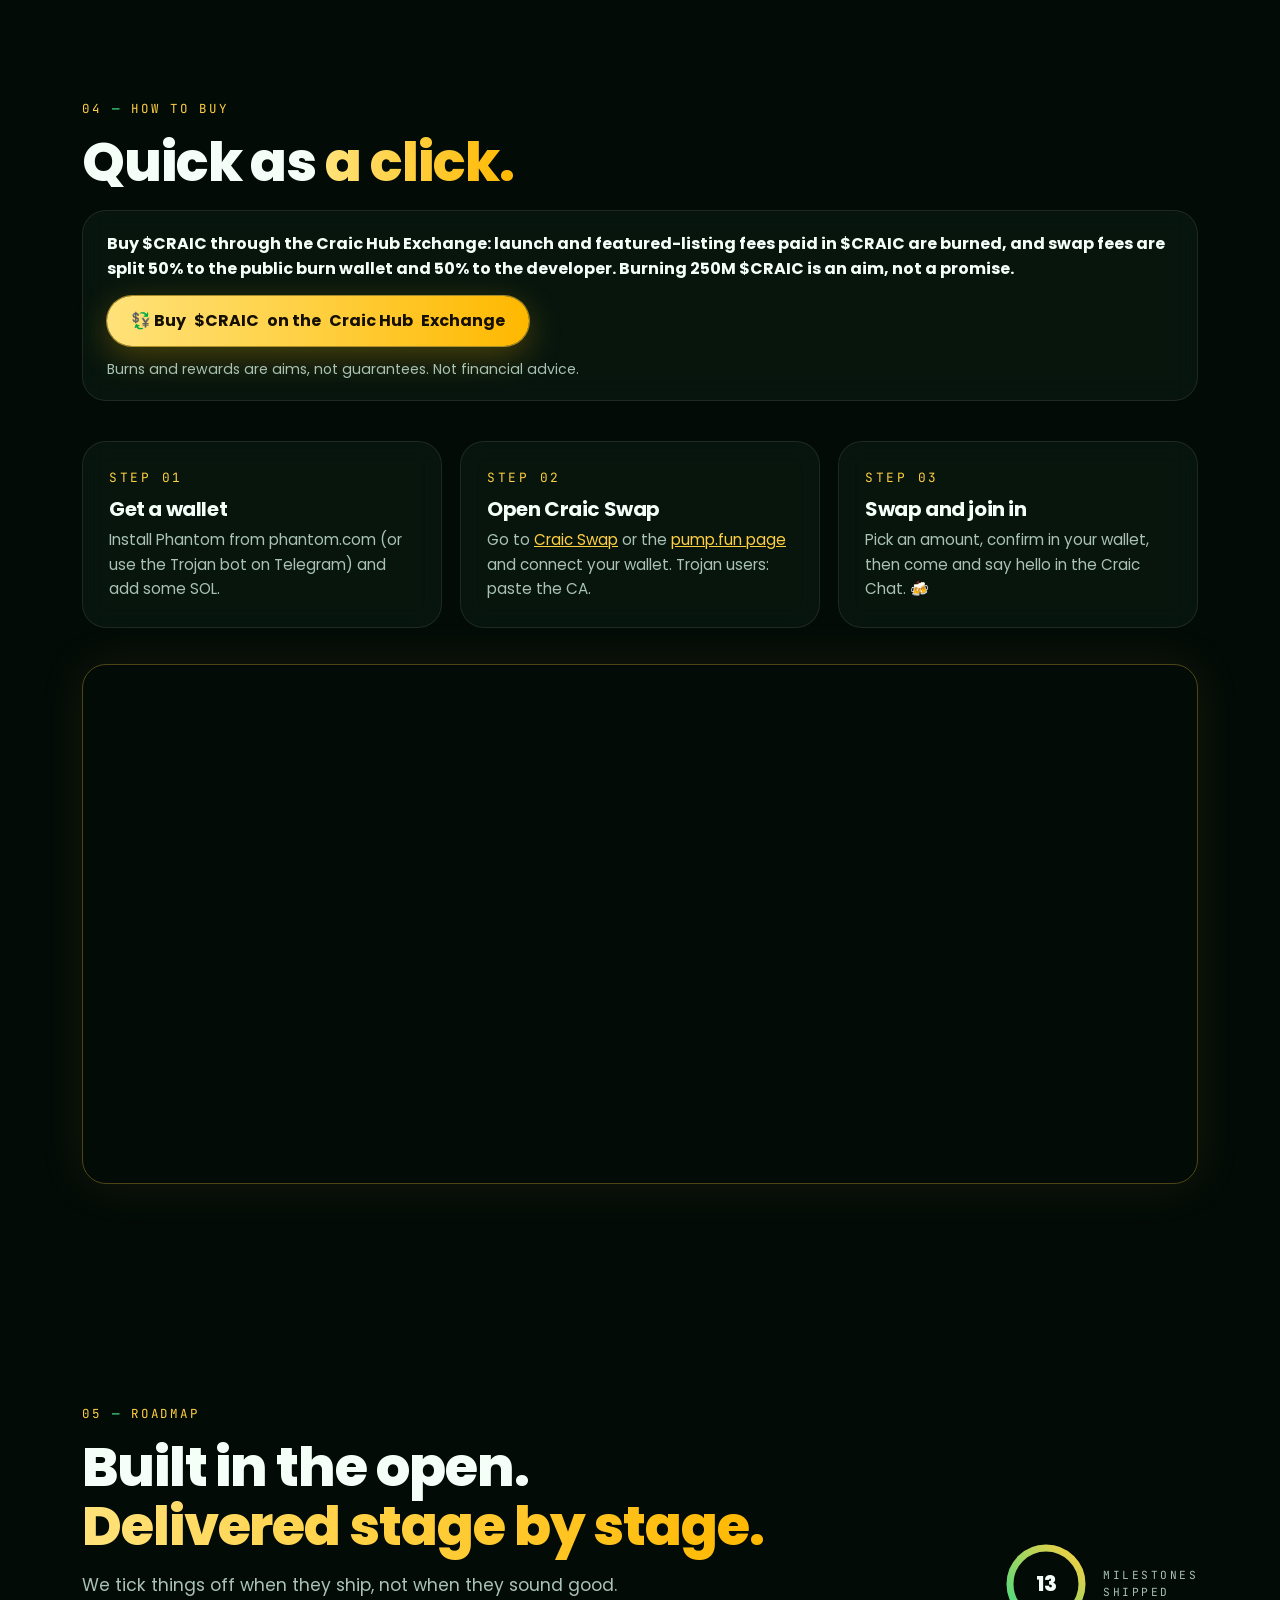
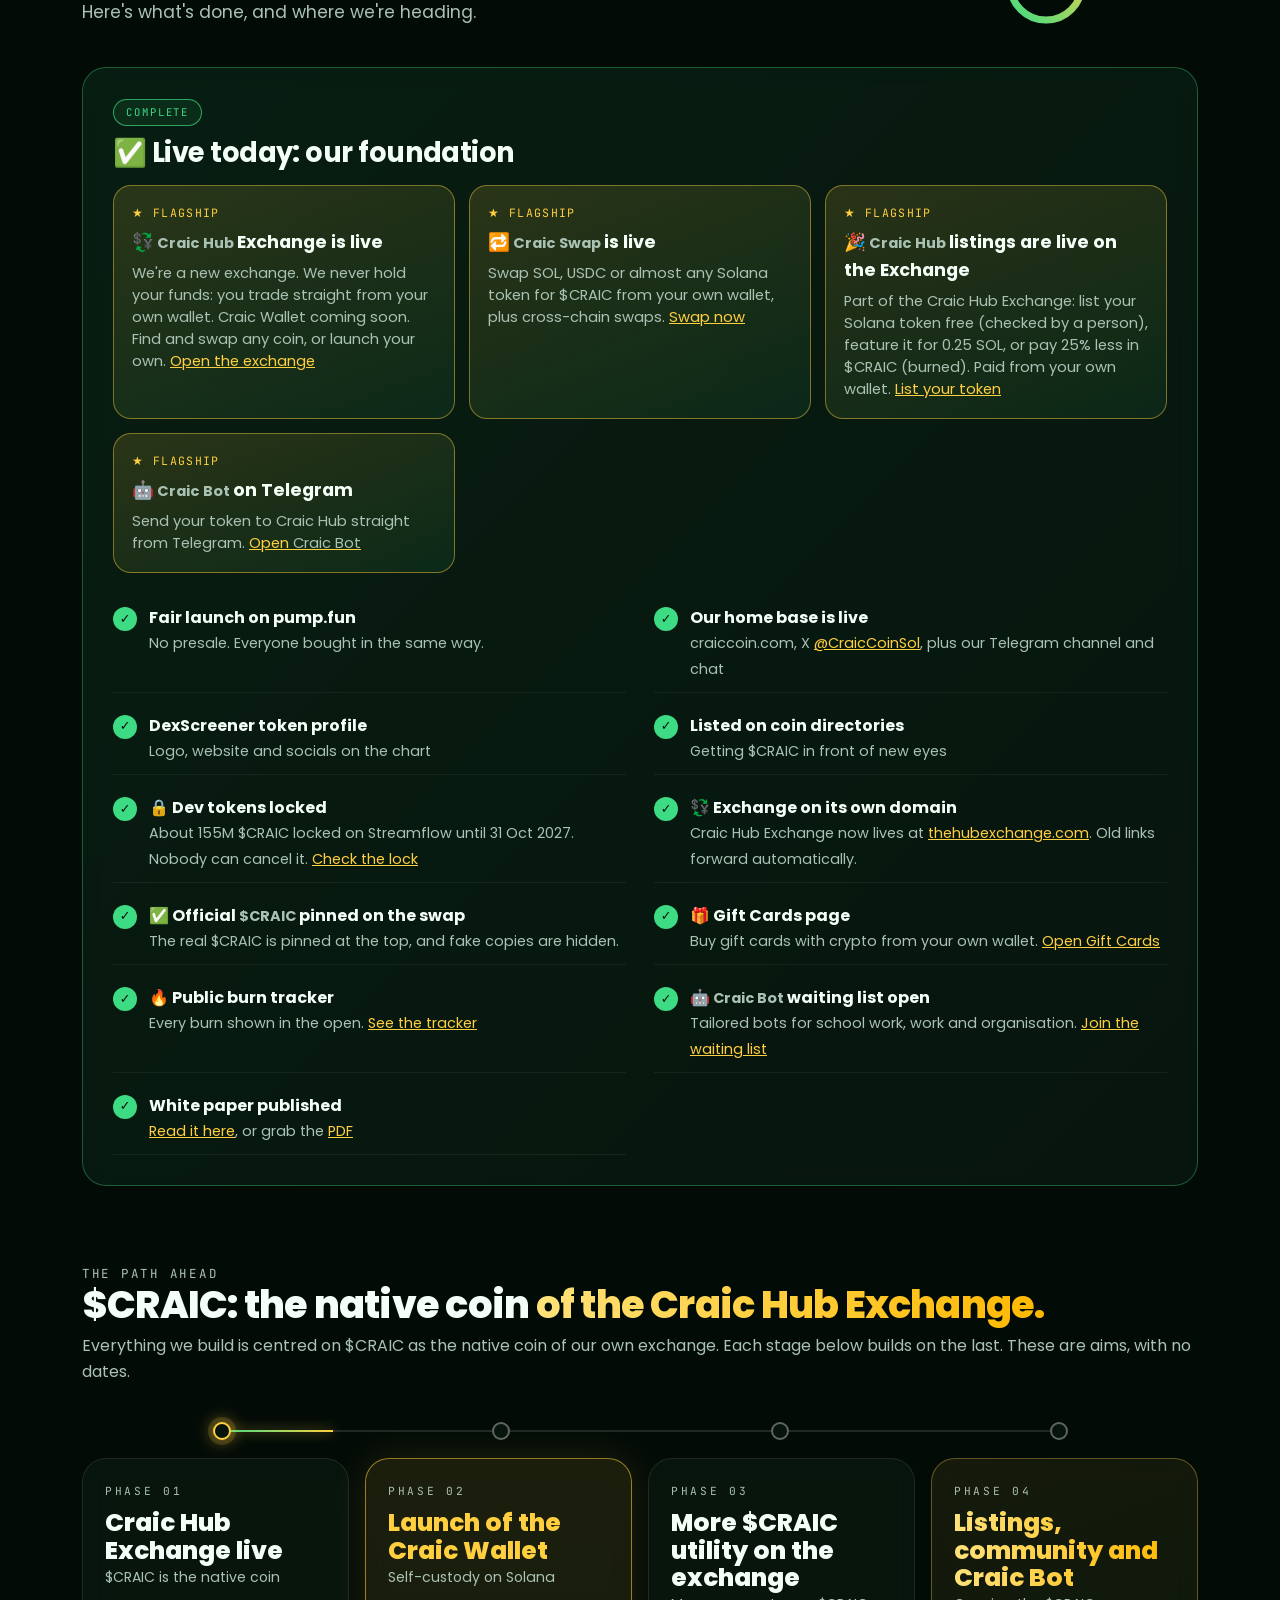
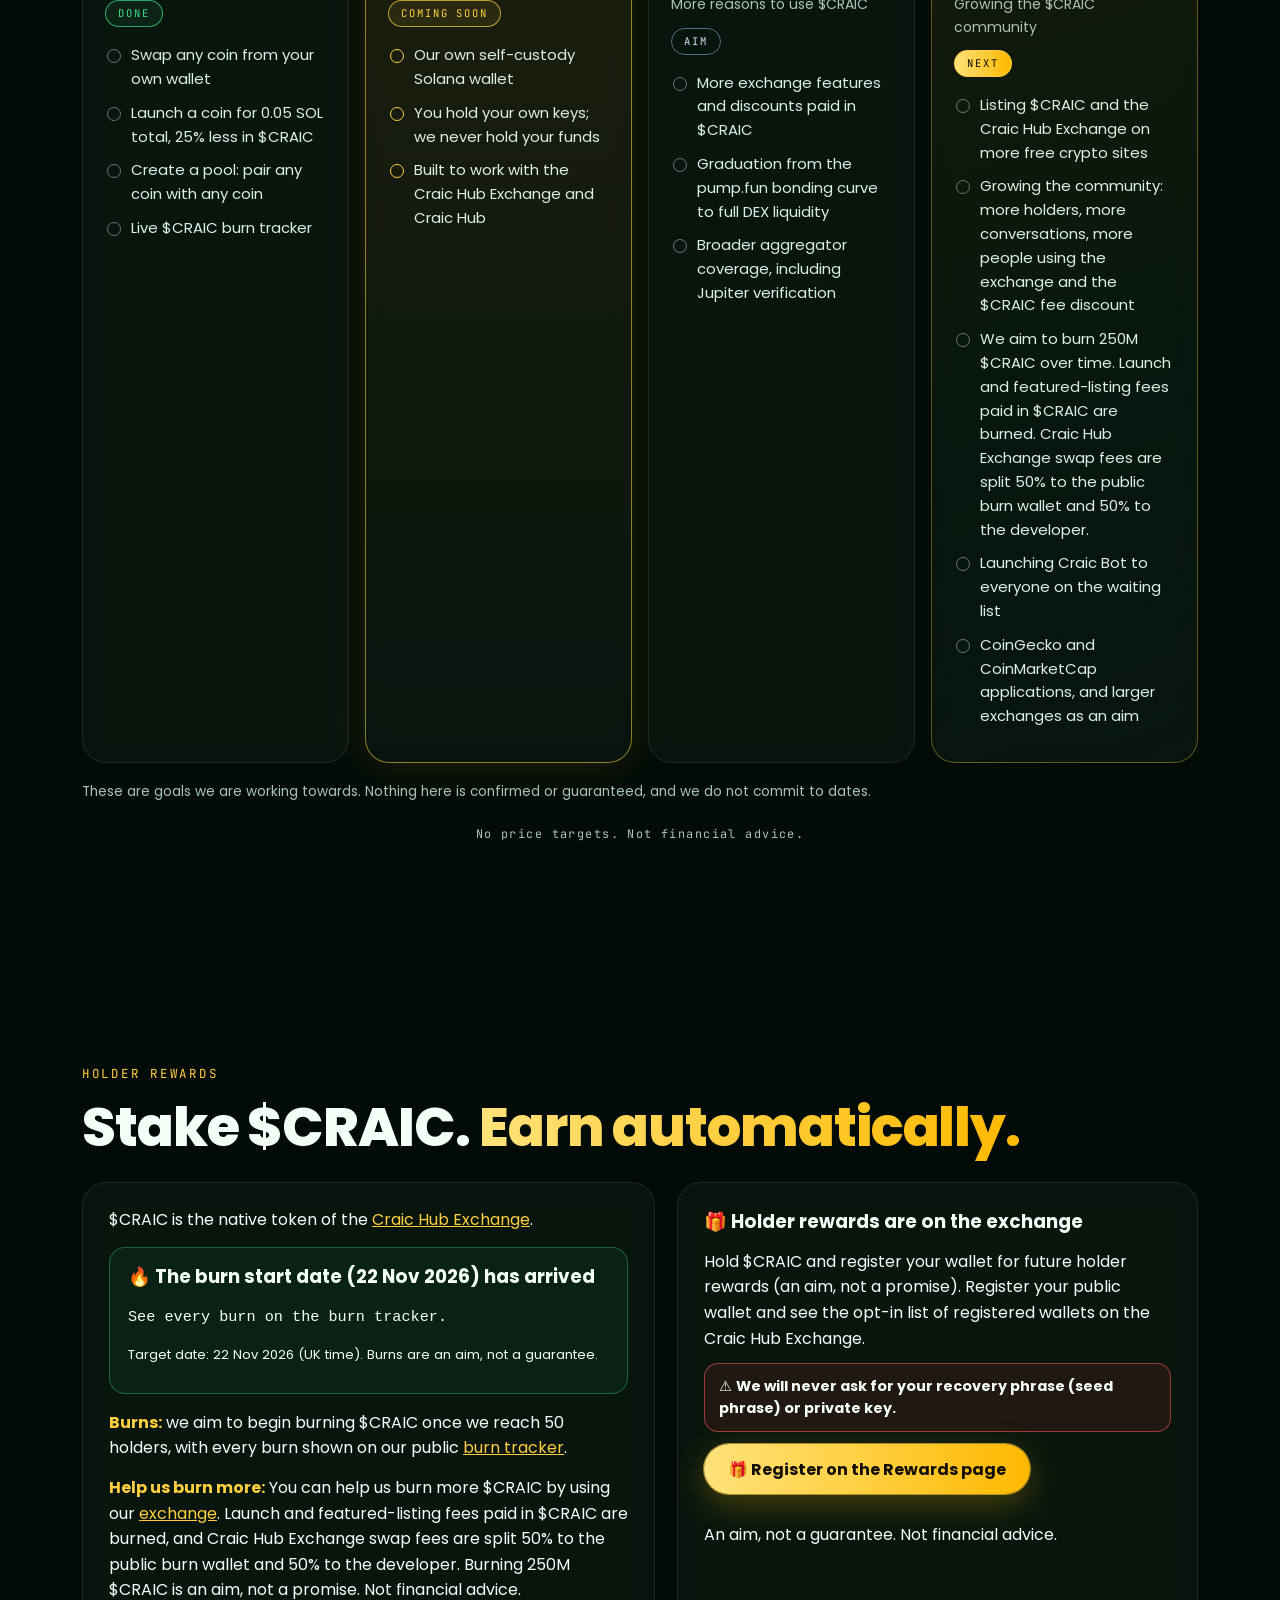
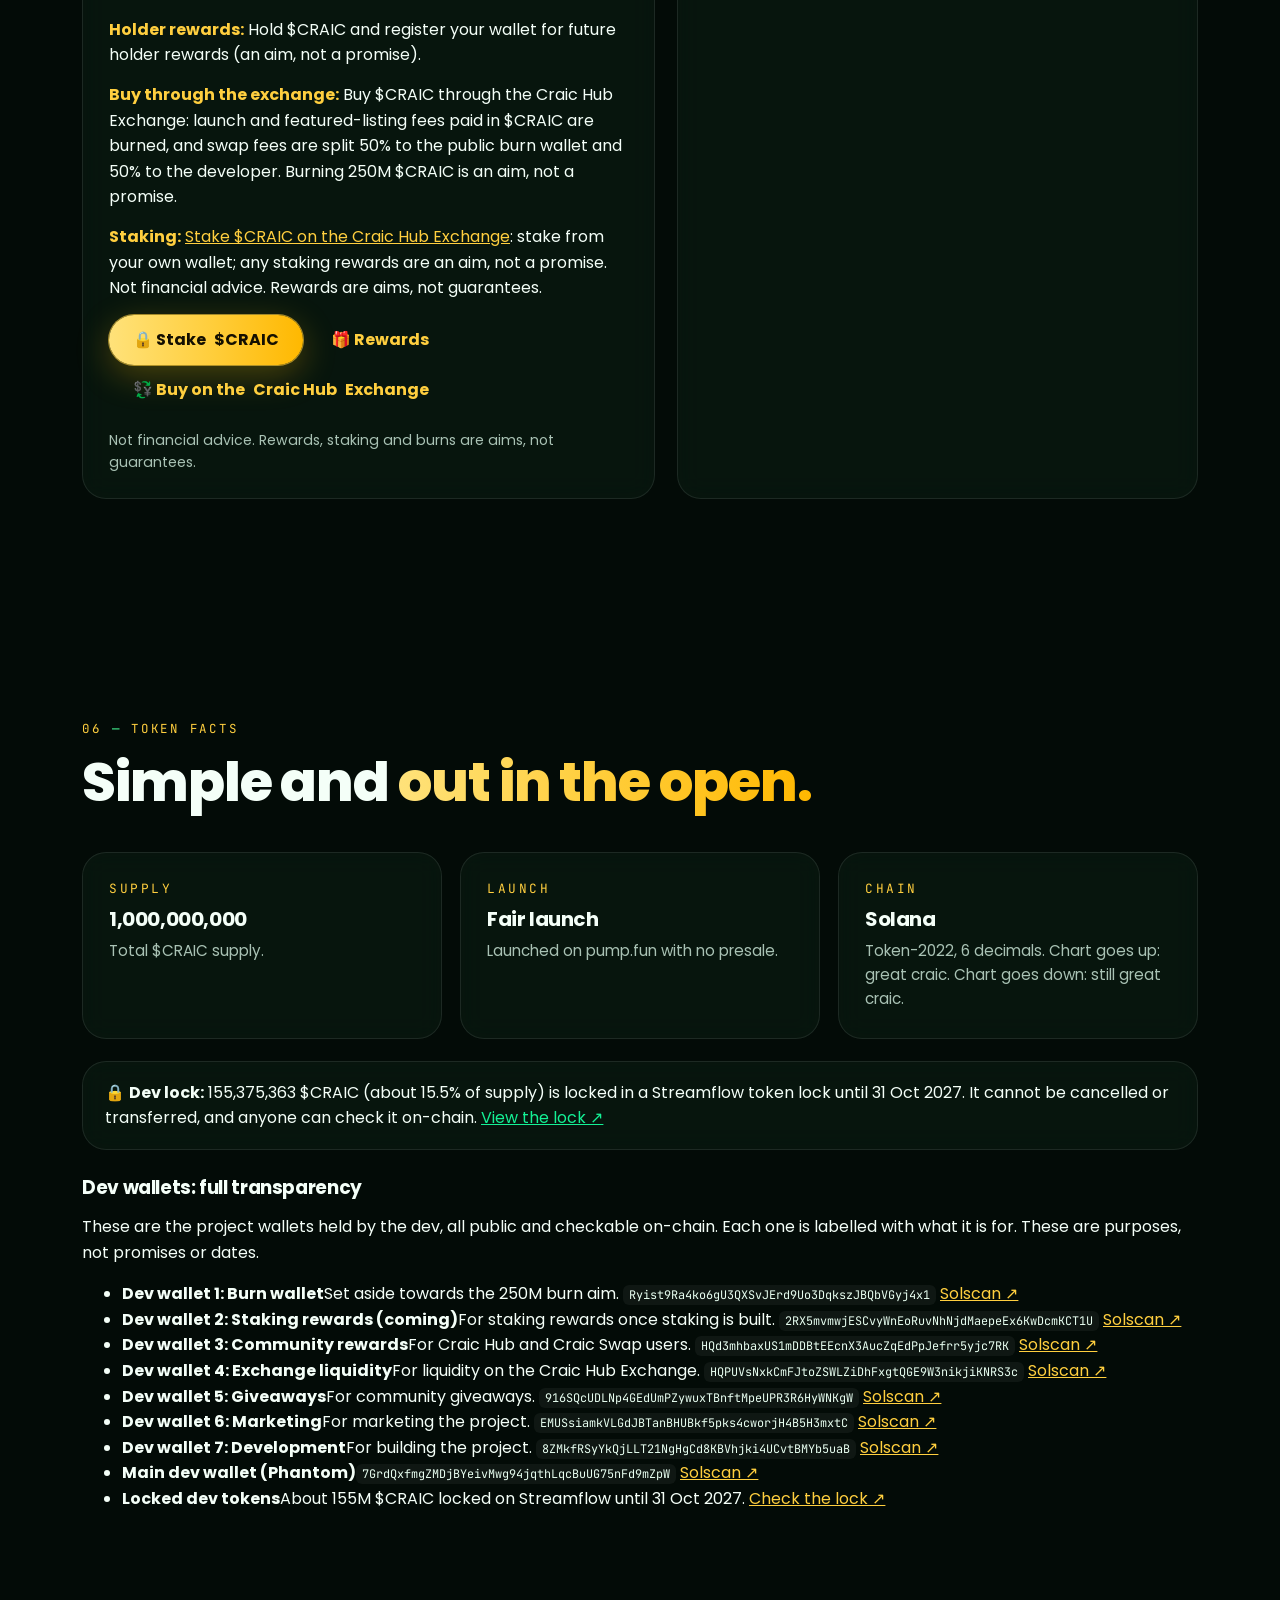
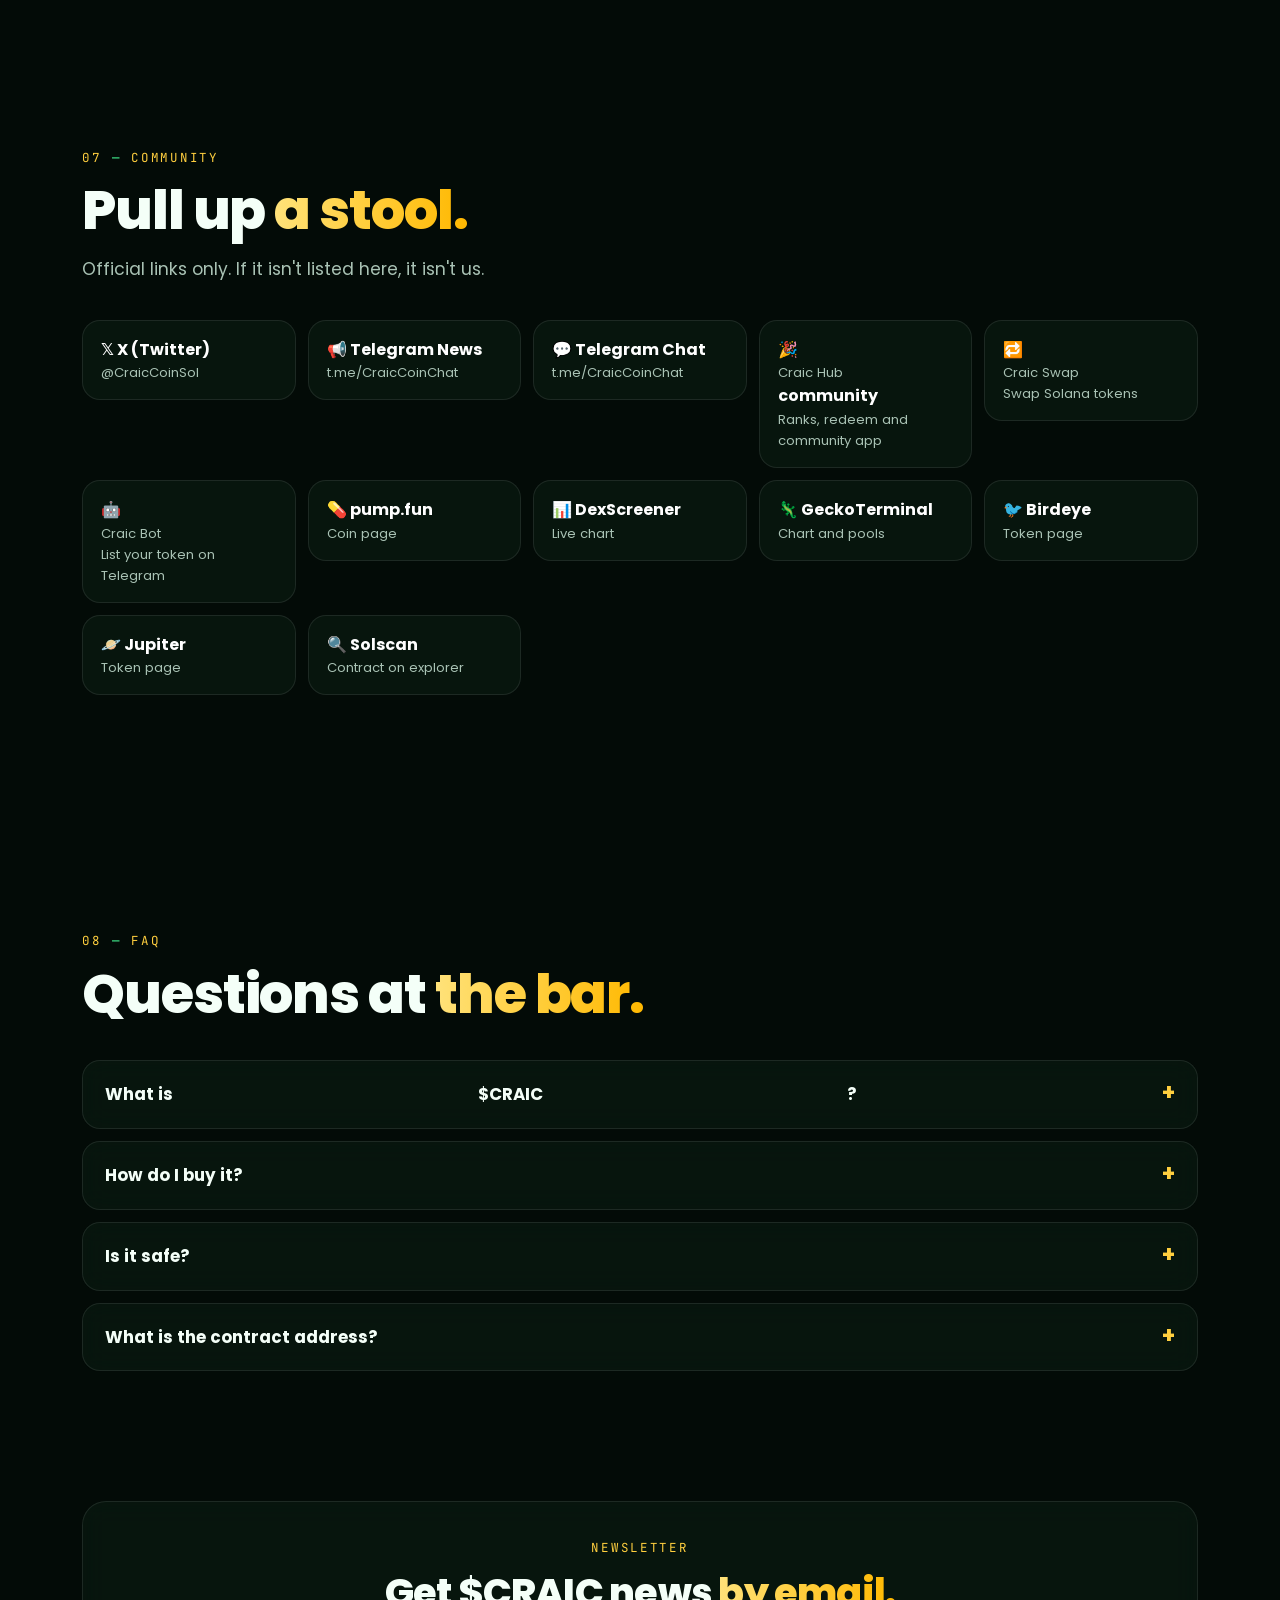
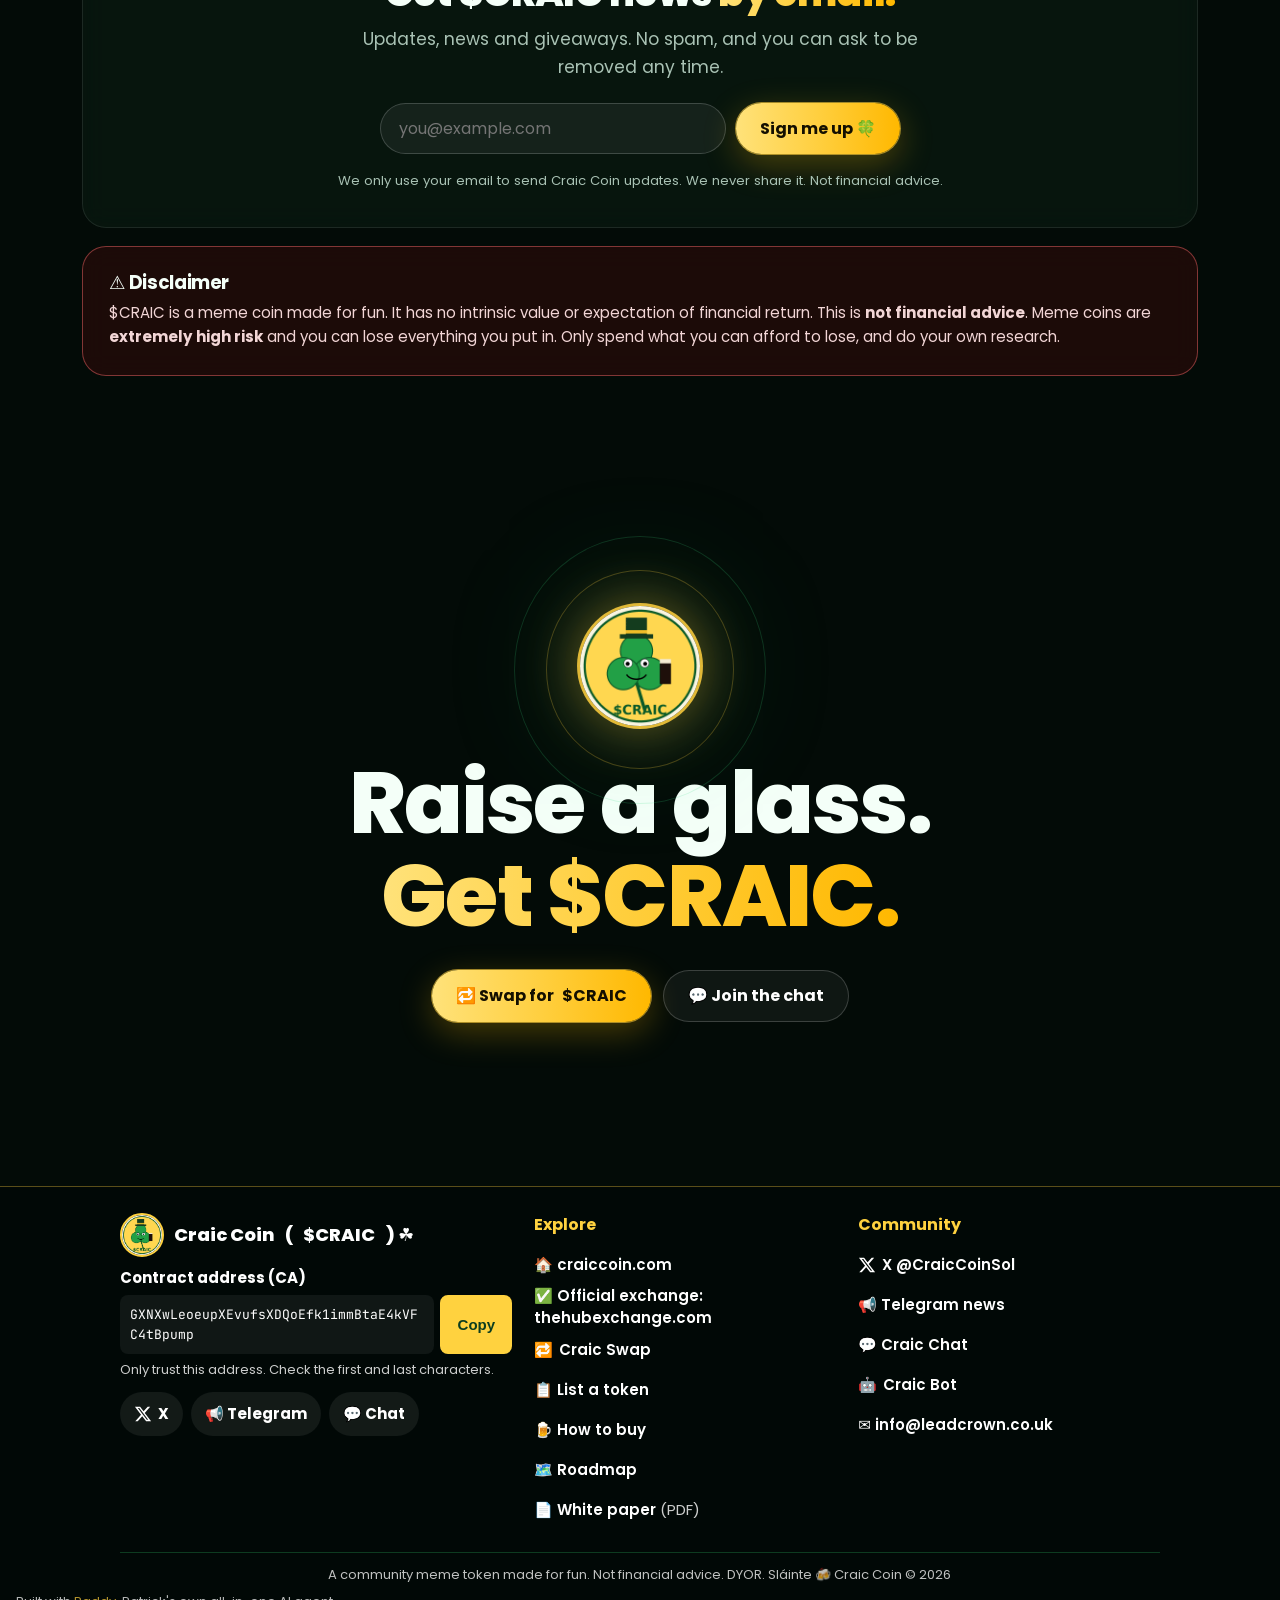
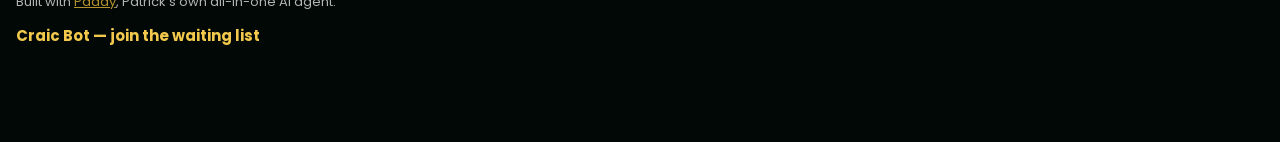
==== commit 05f0ee2b: "Roadmap update" ====
--- a/index.html
+++ b/index.html
@@ -401,7 +401,7 @@
 
 <section id="roadmap"><div class="wrap">
 <div class="rmhead"><div><p class="lbl rv">05 <b>—</b> Roadmap</p><h2 class="rv d1">Built in the open.<br><span class="g">Delivered stage by stage.</span></h2><p class="lead rv d2">We tick things off when they ship, not when they sound good. Here's what's done, and where we're heading.</p></div>
-<div class="ringw rv d2"><div class="ring" id="ring"><svg viewBox="0 0 86 86"><defs><linearGradient id="rg" x1="0" y1="0" x2="1" y2="1"><stop offset="0" stop-color="#3ddc84"/><stop offset="1" stop-color="#ffcf3f"/></linearGradient></defs><circle class="bgc" cx="43" cy="43" r="36"/><circle class="fg" cx="43" cy="43" r="36"/></svg><b>8</b></div><small>Milestones<br>shipped</small></div></div>
+<div class="ringw rv d2"><div class="ring" id="ring"><svg viewBox="0 0 86 86"><defs><linearGradient id="rg" x1="0" y1="0" x2="1" y2="1"><stop offset="0" stop-color="#3ddc84"/><stop offset="1" stop-color="#ffcf3f"/></linearGradient></defs><circle class="bgc" cx="43" cy="43" r="36"/><circle class="fg" cx="43" cy="43" r="36"/></svg><b>13</b></div><small>Milestones<br>shipped</small></div></div>
 
 <div class="ach glass rv"><span class="badge ok">Complete</span><h3>✅ Live today: our foundation</h3>
 <div class="flag">
@@ -416,6 +416,11 @@
 <li><div><b>DexScreener token profile</b><span>Logo, website and socials on the chart</span></div></li>
 <li><div><b>Listed on coin directories</b><span>Getting $CRAIC in front of new eyes</span></div></li>
 <li><div><b>🔒 Dev tokens locked</b><span>About 155M $CRAIC locked on Streamflow until 31 Oct 2027. Nobody can cancel it. <a href="https://app.streamflow.finance/contract/solana/mainnet/D24VDg6eRKEPREnQXTxrN3AvpgfRP1tSRLS4ZiPbs3Ey" target="_blank" rel="noopener">Check the lock</a></span></div></li>
+<li><div><b>💱 Exchange on its own domain</b><span>Craic Hub Exchange now lives at <a href="https://thehubexchange.com/">thehubexchange.com</a>. Old links forward automatically.</span></div></li>
+<li><div><b>✅ Official $CRAIC pinned on the swap</b><span>The real $CRAIC is pinned at the top, and fake copies are hidden.</span></div></li>
+<li><div><b>🎁 Gift Cards page</b><span>Buy gift cards with crypto from your own wallet. <a href="https://thehubexchange.com/gifts">Open Gift Cards</a></span></div></li>
+<li><div><b>🔥 Public burn tracker</b><span>Every burn shown in the open. <a href="https://thehubexchange.com/burn">See the tracker</a></span></div></li>
+<li><div><b>🤖 Craic Bot waiting list open</b><span>Tailored bots for school work, work and organisation. <a href="https://bot.craiccoin.com">Join the waiting list</a></span></div></li>
 <li><div><b>White paper published</b><span><a href="/whitepaper/">Read it here</a>, or grab the <a href="/craic-coin-whitepaper.pdf">PDF</a></span></div></li>
 </ul></div>
 
@@ -426,7 +431,7 @@
 <div class="ph glass cur rv d2"><span class="pn">PHASE 02</span><h4>Launch of the Craic Wallet</h4><p class="pt">Self-custody on Solana</p><span class="badge now">Coming soon</span><ul><li>Our own self-custody Solana wallet</li><li>You hold your own keys; we never hold your funds</li><li>Built to work with the Craic Hub Exchange and Craic Hub</li></ul></div>
 <div class="ph glass rv d3"><span class="pn">PHASE 03</span><h4>More $CRAIC utility on the exchange</h4><p class="pt">More reasons to use $CRAIC</p><span class="badge goal">Aim</span><ul><li>More exchange features and discounts paid in $CRAIC</li><li>Graduation from the pump.fun bonding curve to full DEX liquidity</li><li>Broader aggregator coverage, including Jupiter verification</li></ul></div>
 
-<div class="ph glass big rv d4"><span class="pn">PHASE 04</span><h4>Burn progress and more listings</h4><p class="pt">Growing the $CRAIC community</p><span class="badge end">Aim</span><ul><li>We aim to begin burning $CRAIC once we reach 50 holders, with every burn shown on our public burn tracker</li><li>Aiming for 250M $CRAIC burned over time</li><li><a href="https://thehubexchange.com/stake">Staking</a>: stake $CRAIC on the Craic Hub Exchange and any staking rewards are an aim, not a promise</li><li>More tokens listed on Craic Hub and the exchange</li><li>CoinGecko and CoinMarketCap applications, and larger exchanges as an aim</li></ul></div>
+<div class="ph glass big rv d4"><span class="pn">PHASE 04</span><h4>Listings, community and Craic Bot</h4><p class="pt">Growing the $CRAIC community</p><span class="badge end">Next</span><ul><li>Listing $CRAIC and the Craic Hub Exchange on more free crypto sites</li><li>Growing the community: more holders, more conversations, more people using the exchange and the $CRAIC fee discount</li><li>We aim to burn 250M $CRAIC over time. Launch and featured-listing fees paid in $CRAIC are burned. Craic Hub Exchange swap fees are split 50% to the public burn wallet and 50% to the developer.</li><li>Launching Craic Bot to everyone on the waiting list</li><li>CoinGecko and CoinMarketCap applications, and larger exchanges as an aim</li></ul></div>
 </div>
 <p class="xnote rv">These are goals we are working towards. Nothing here is confirmed or guaranteed, and we do not commit to dates.</p>
 <p class="nfa rv">No price targets. Not financial advice.</p>
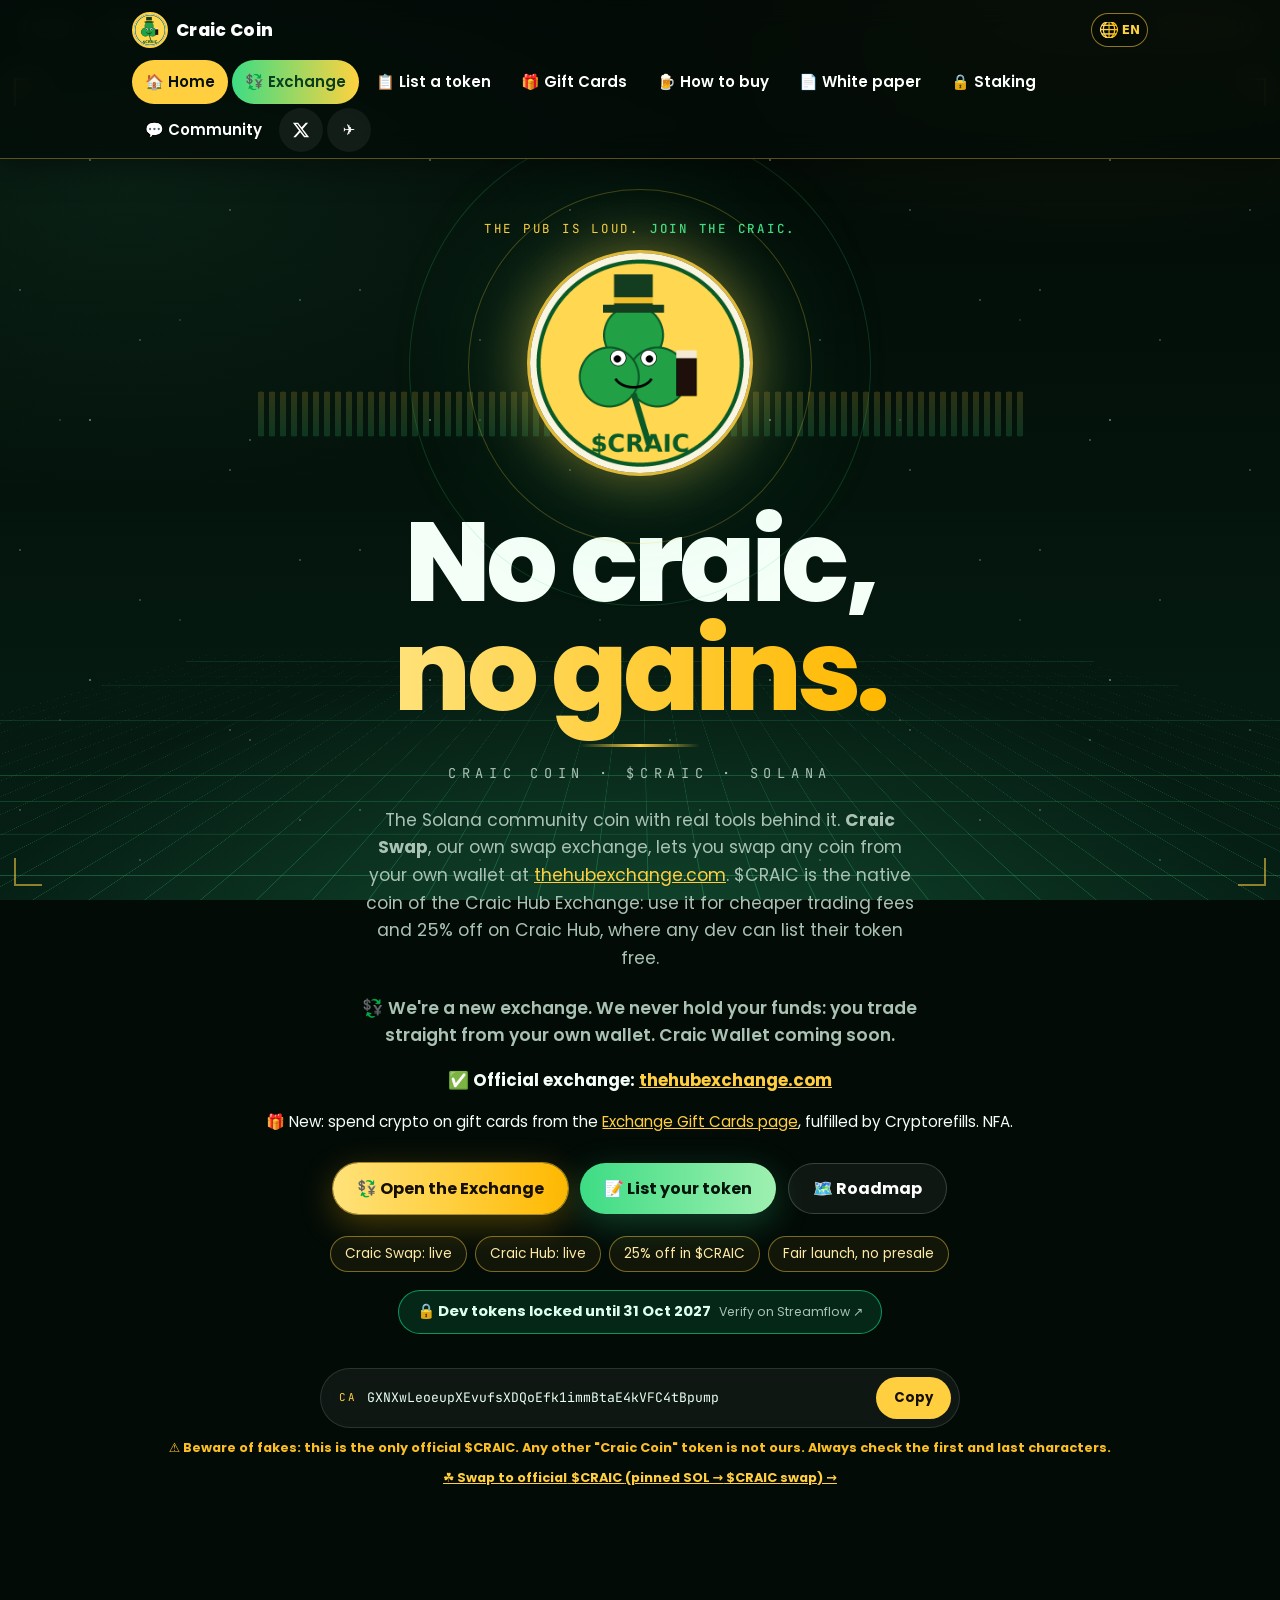
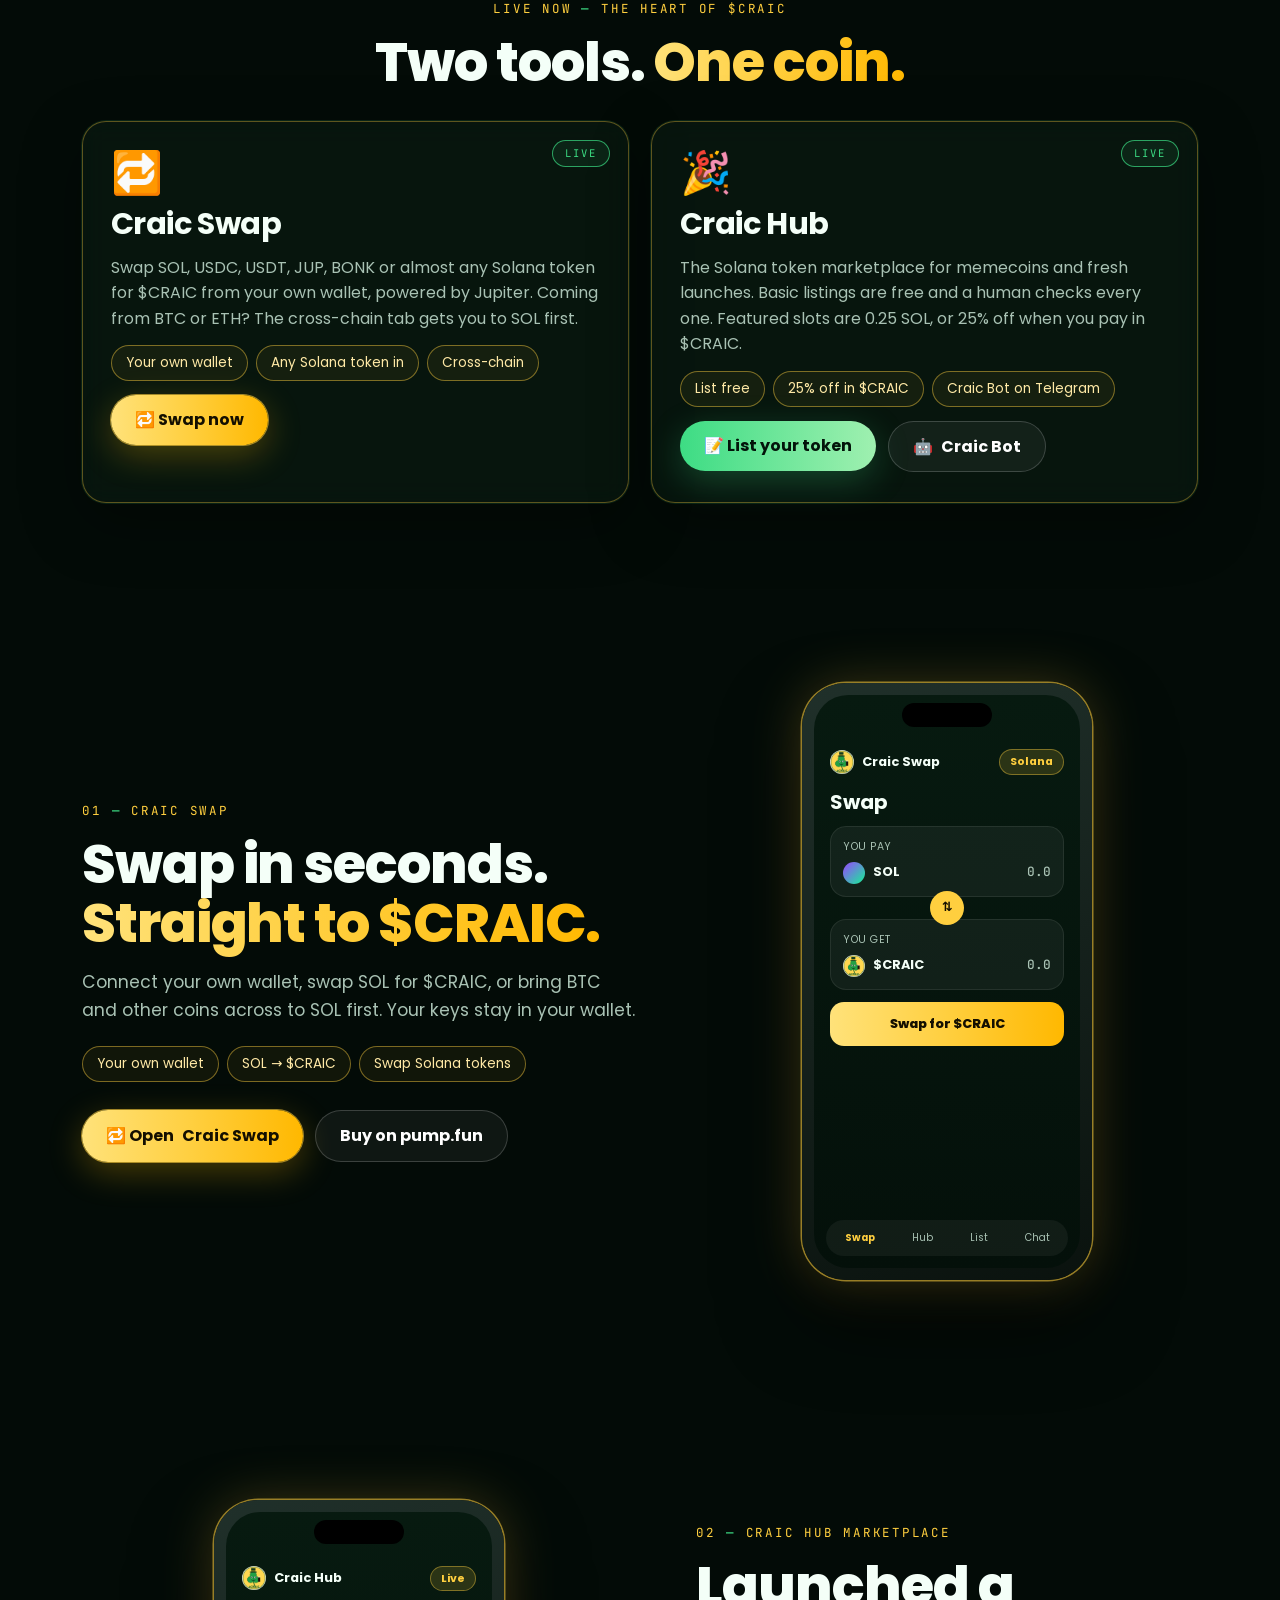
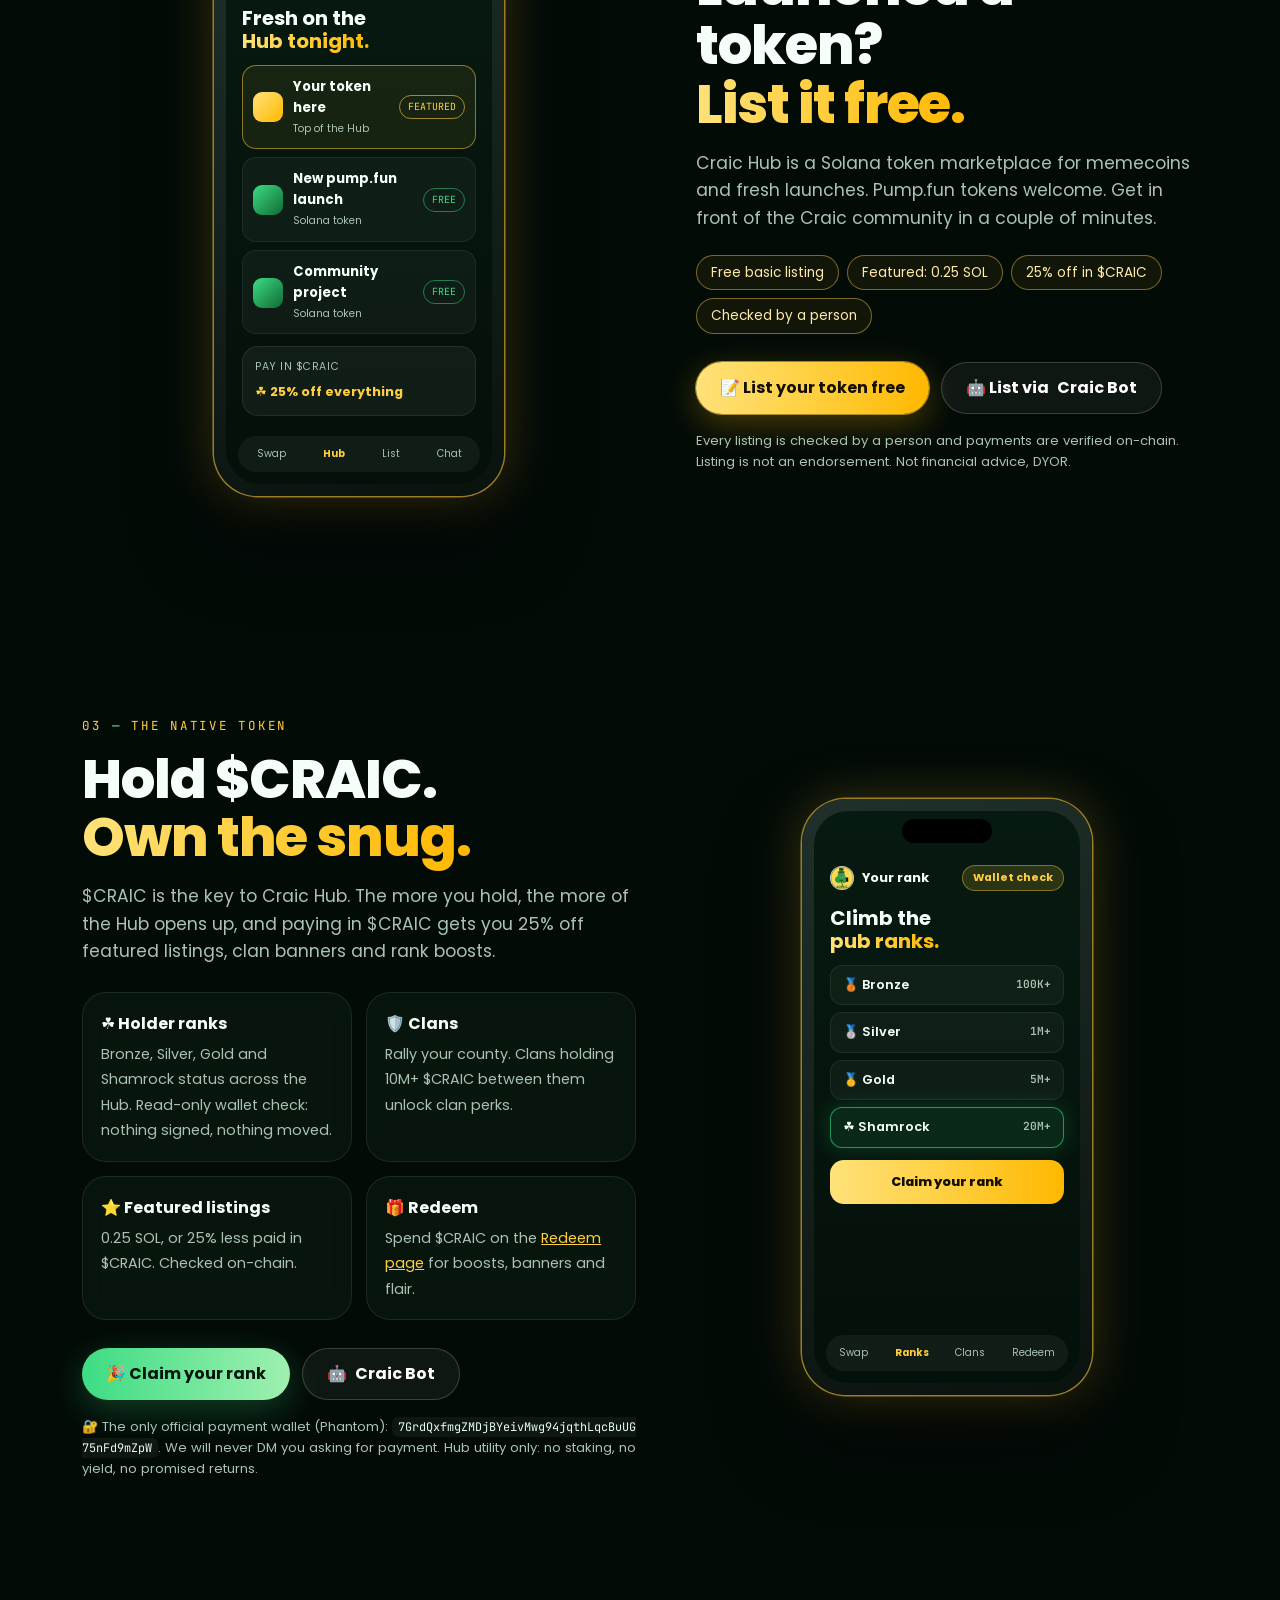
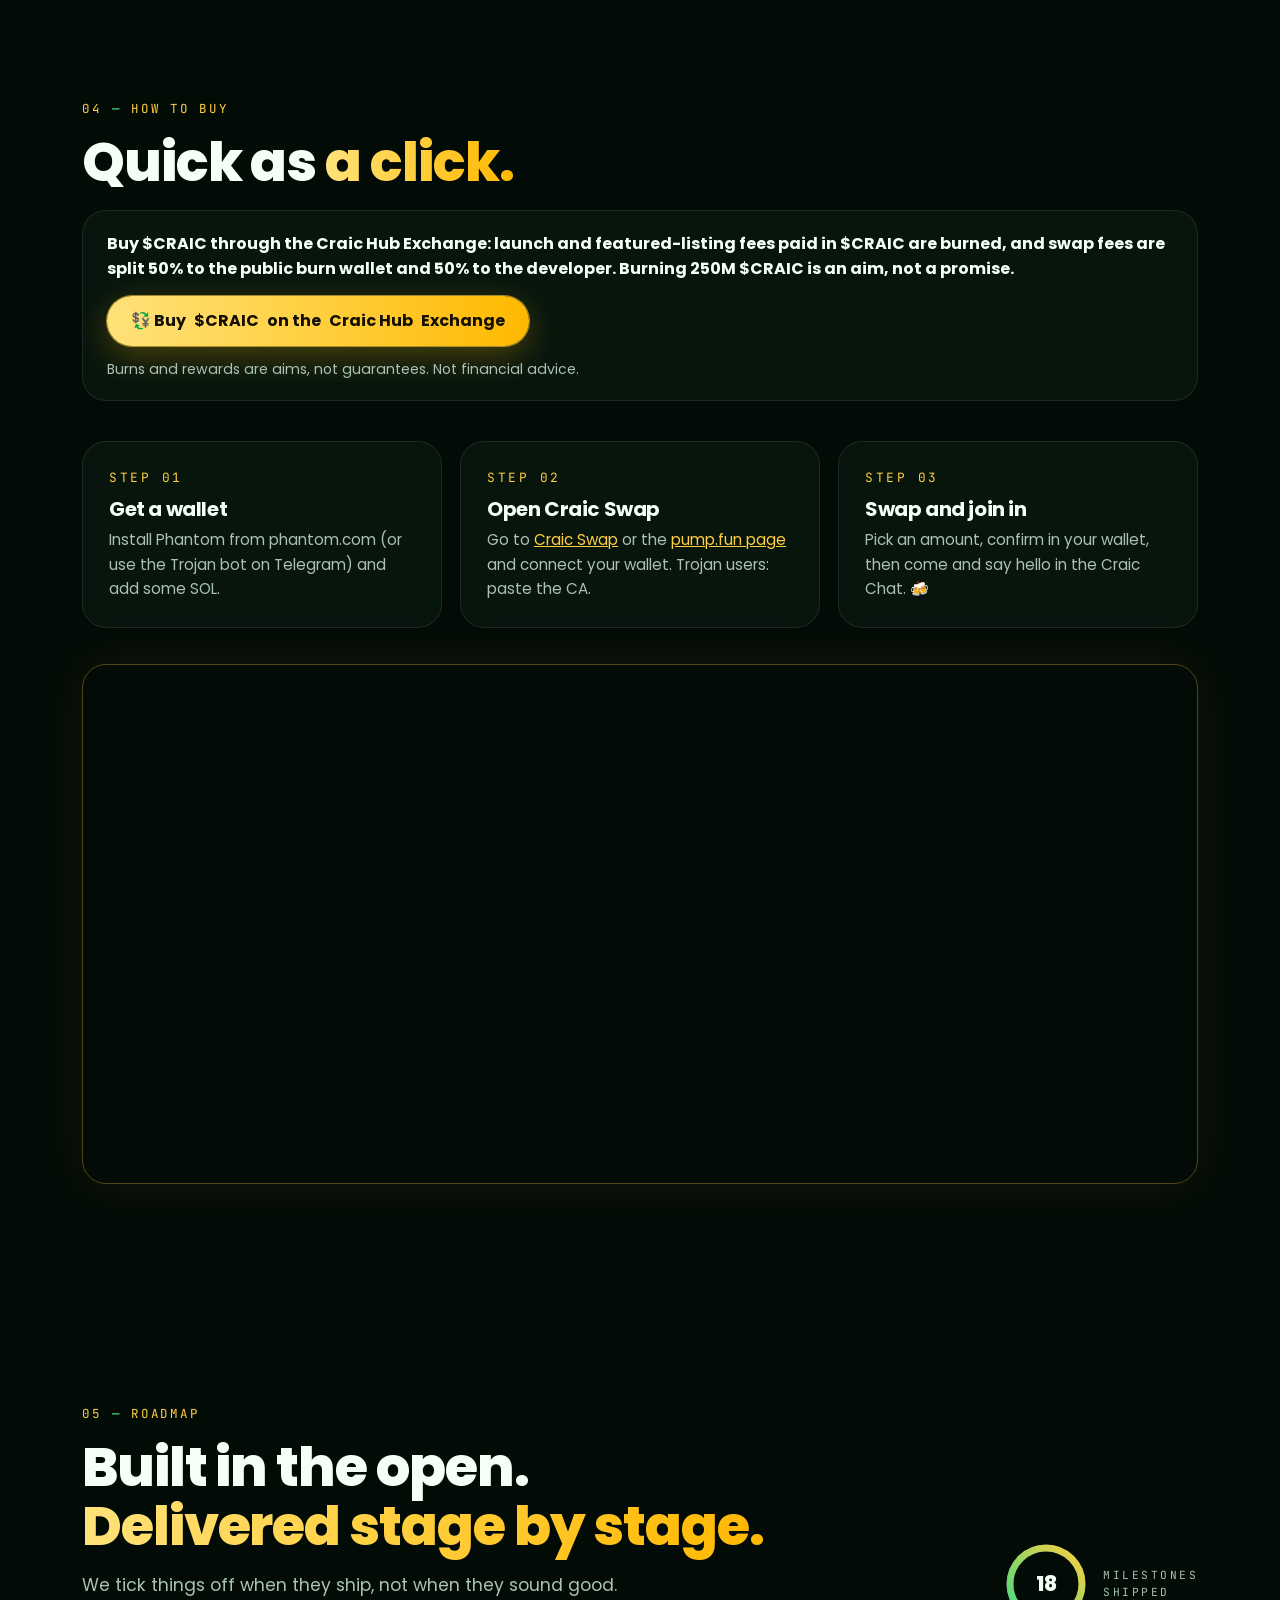
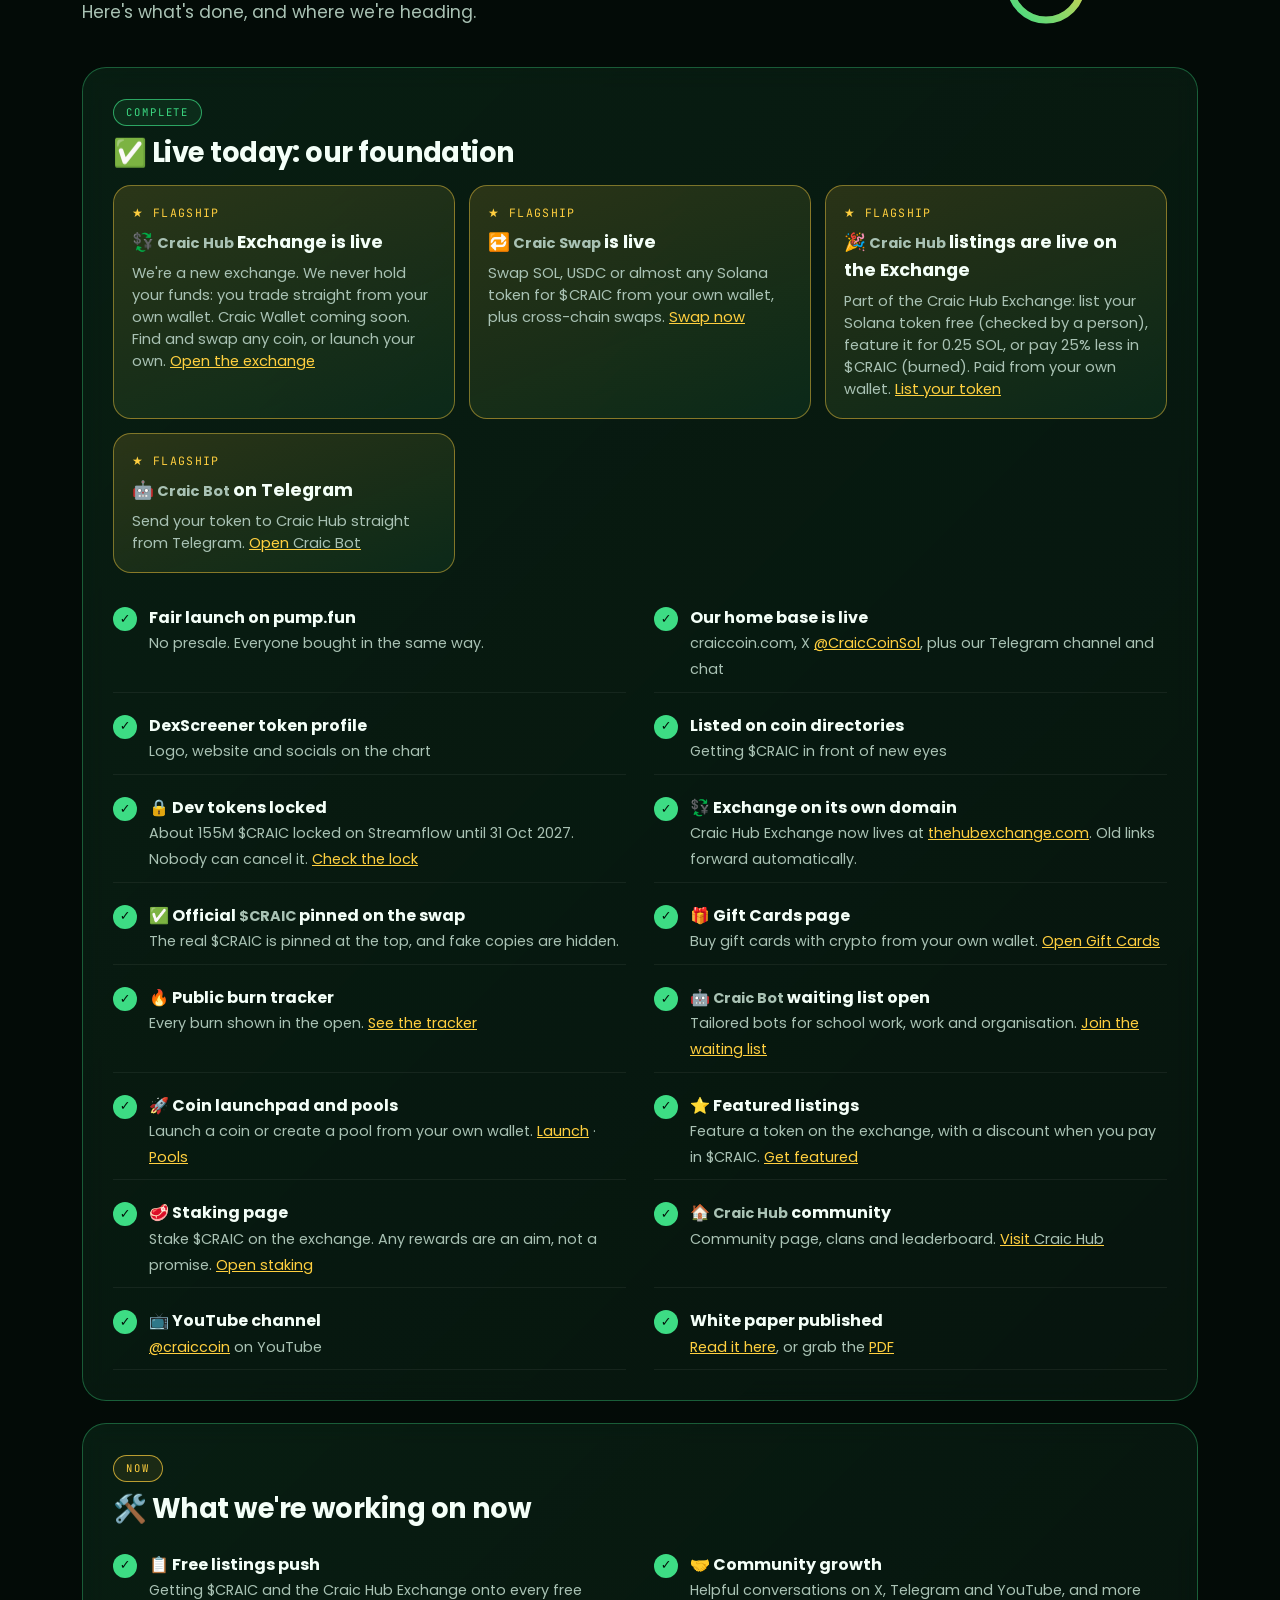
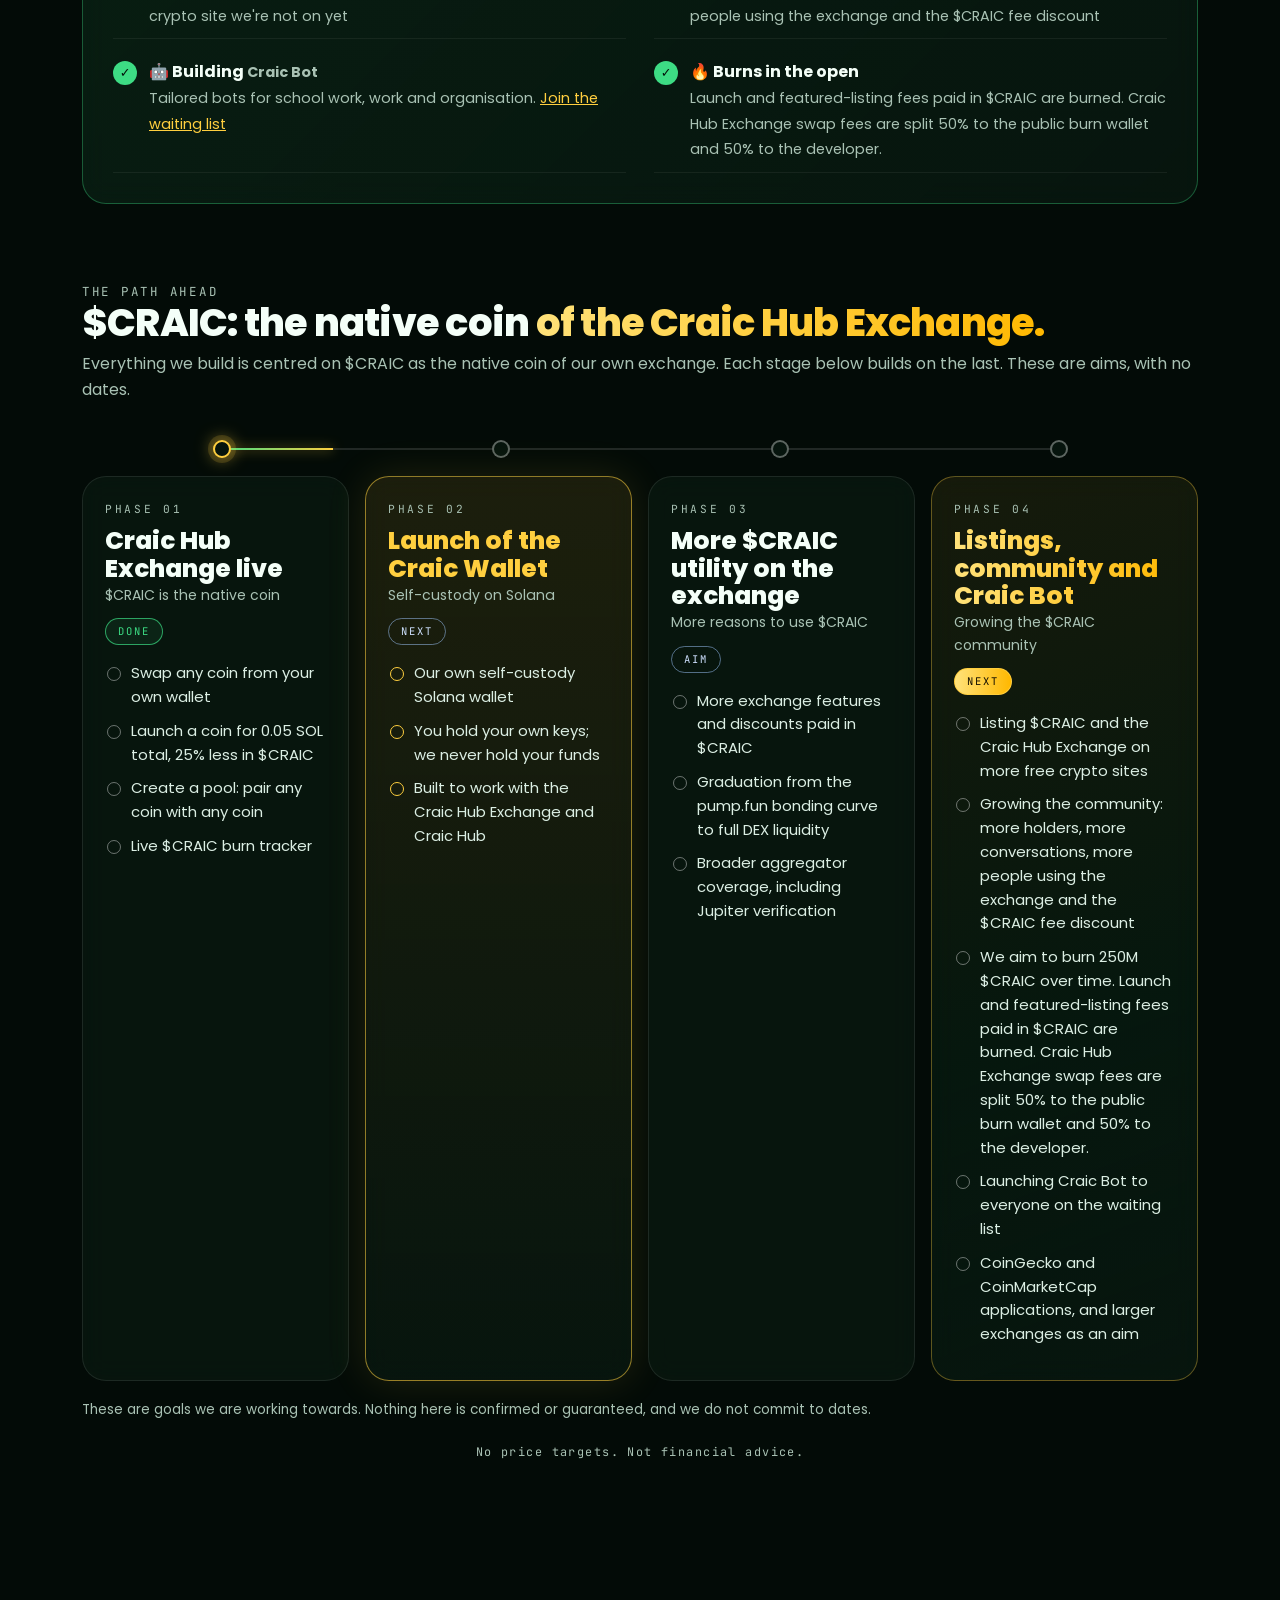
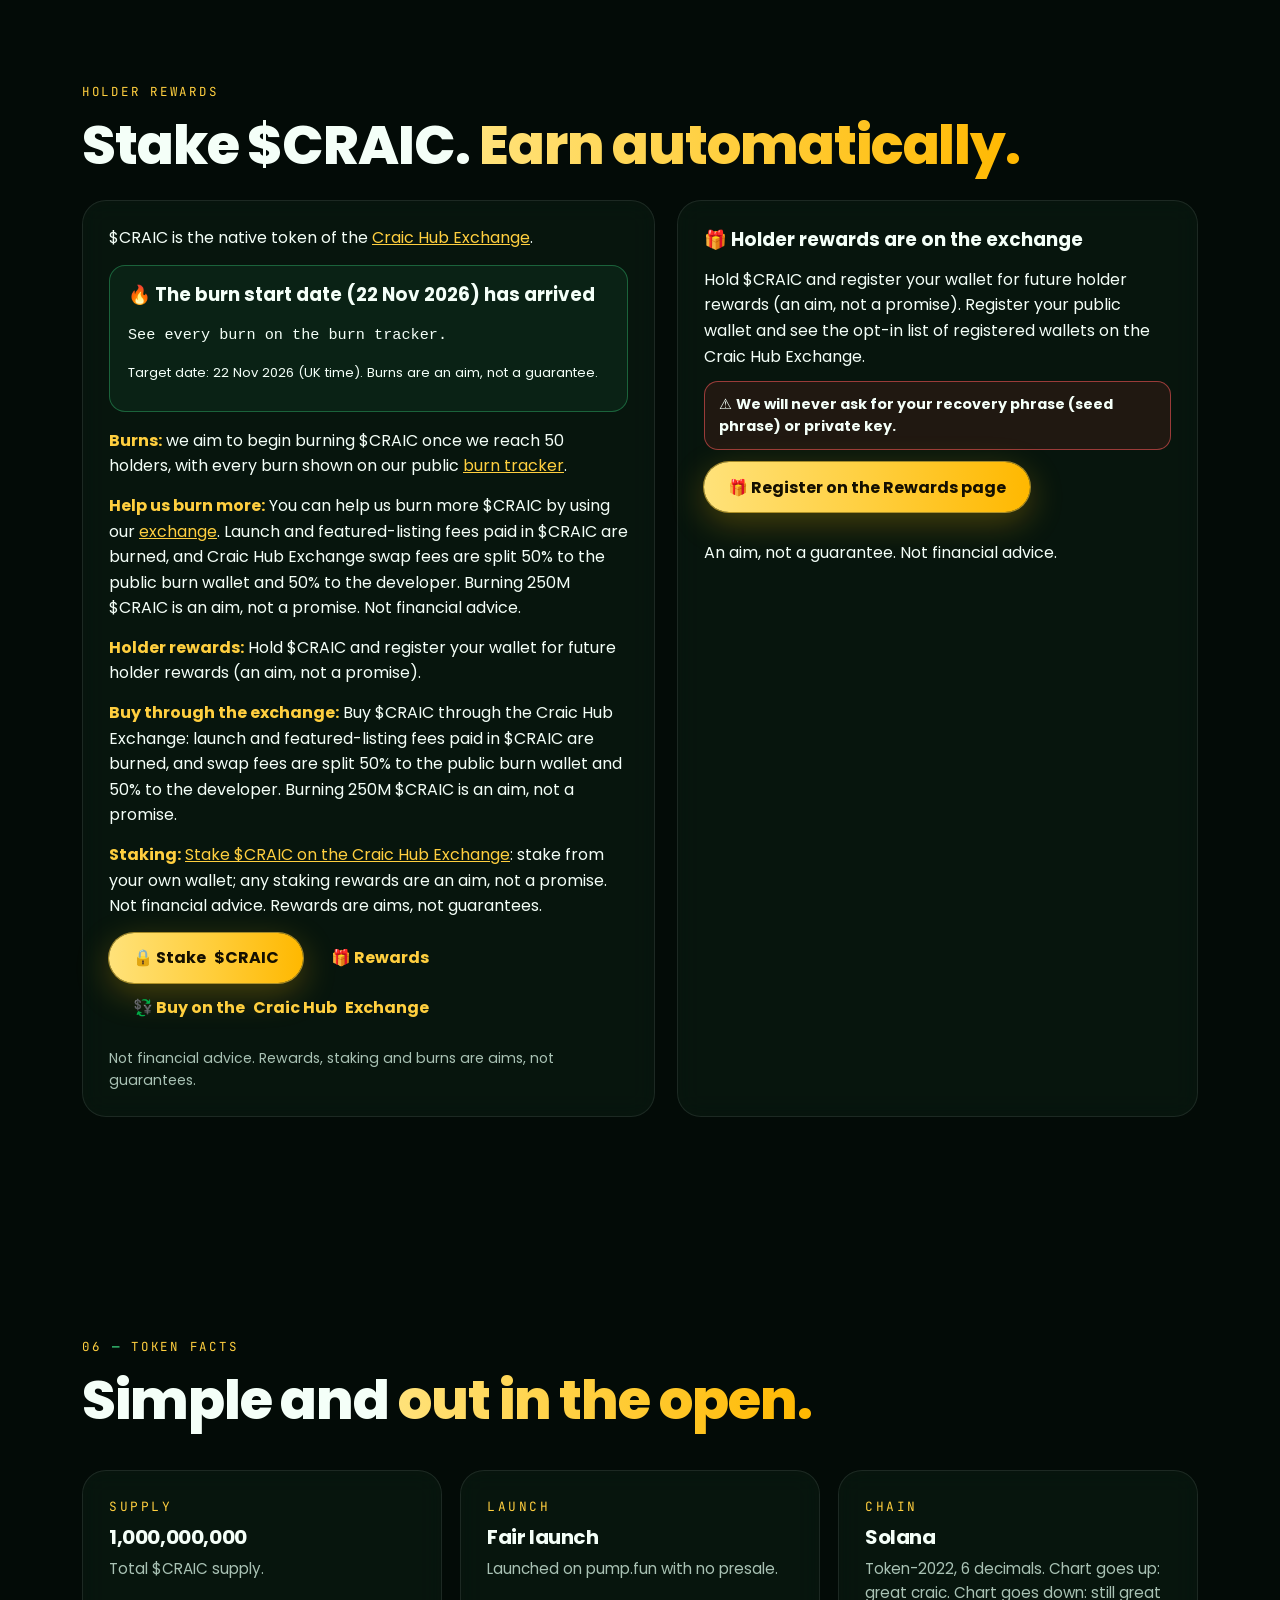
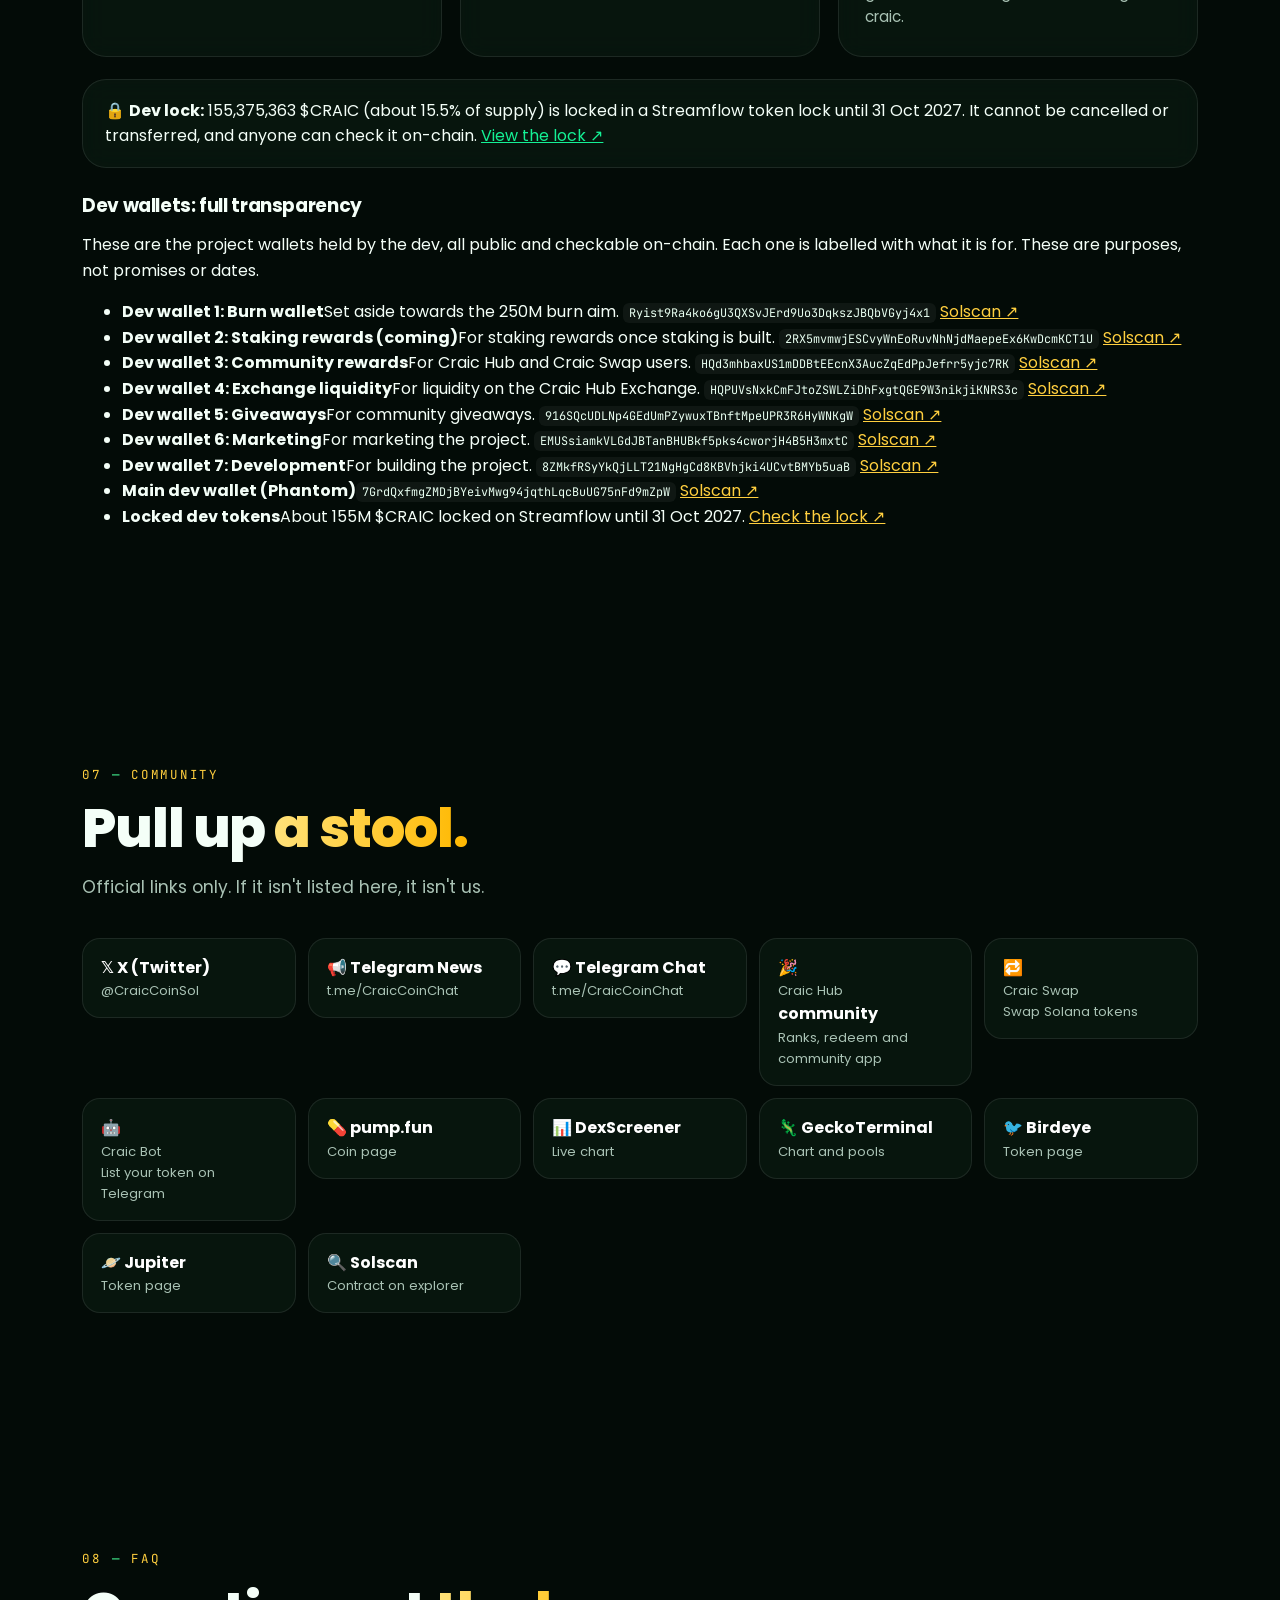
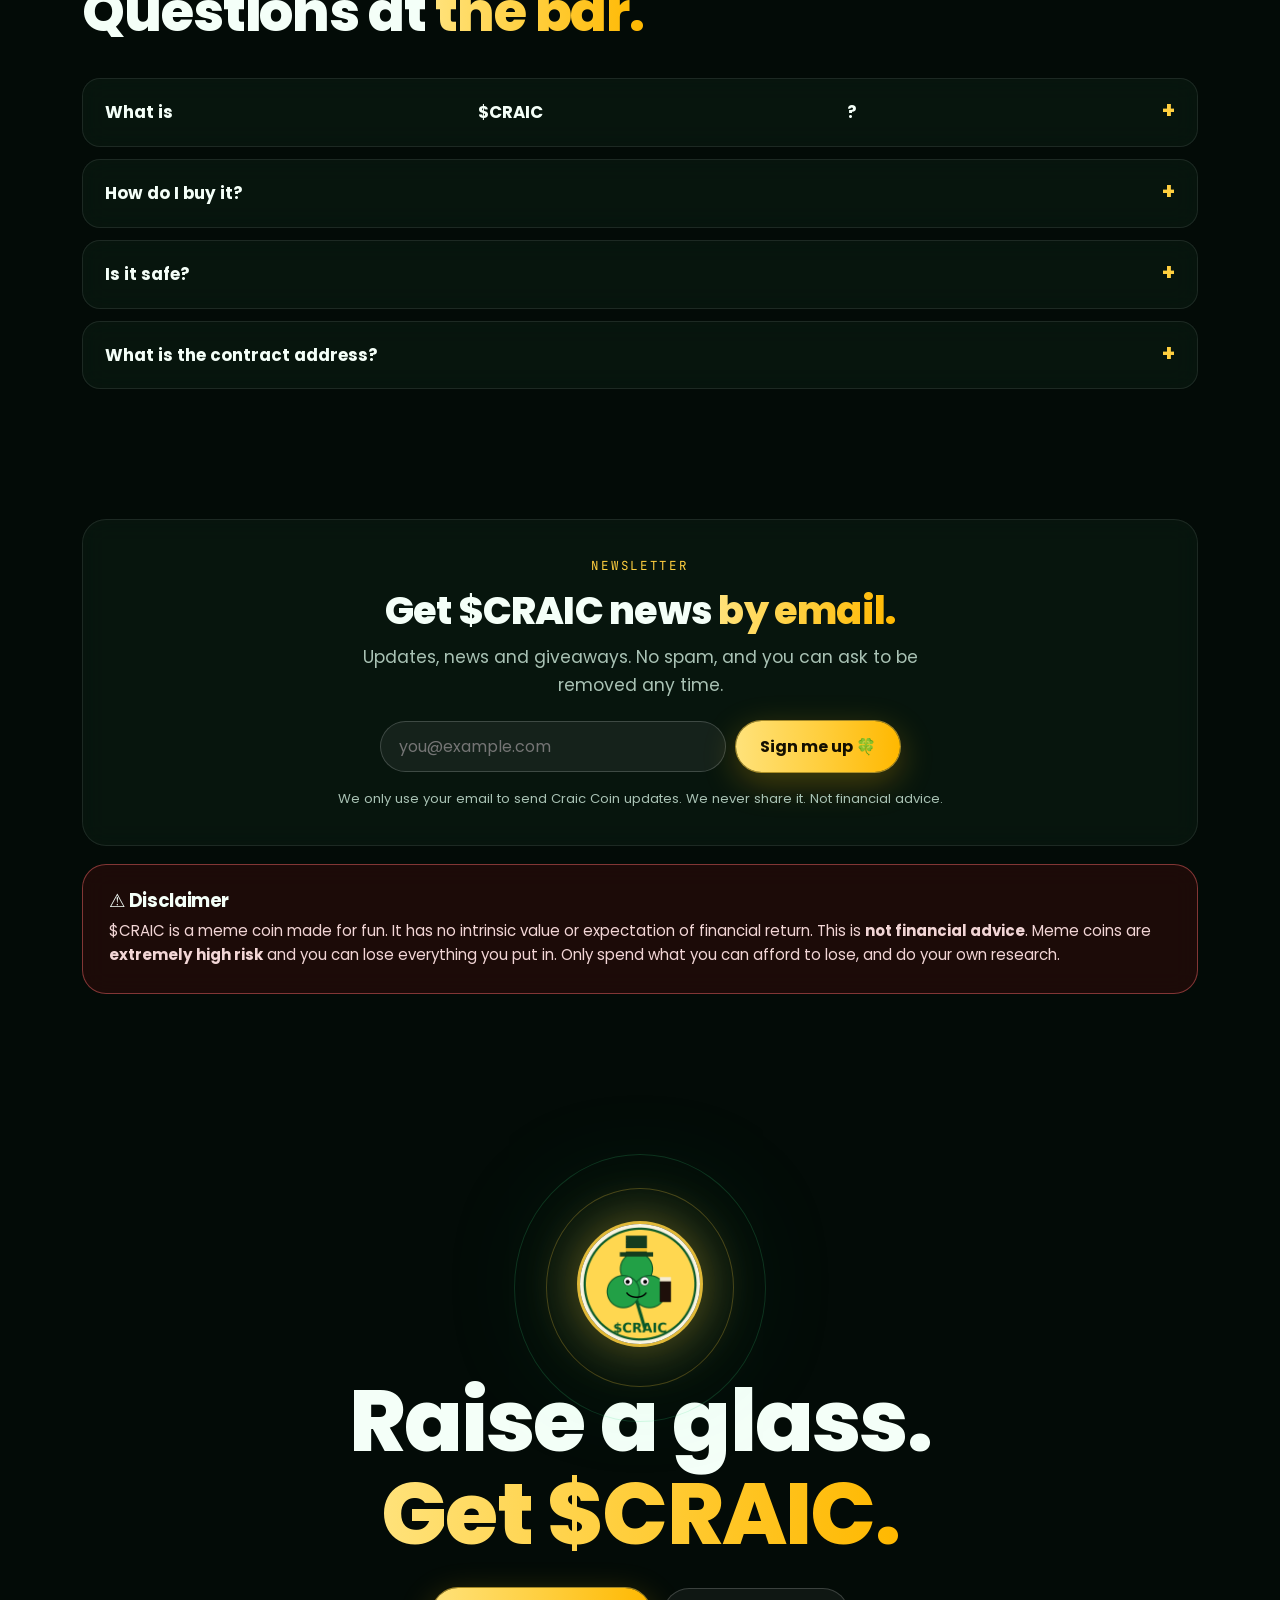
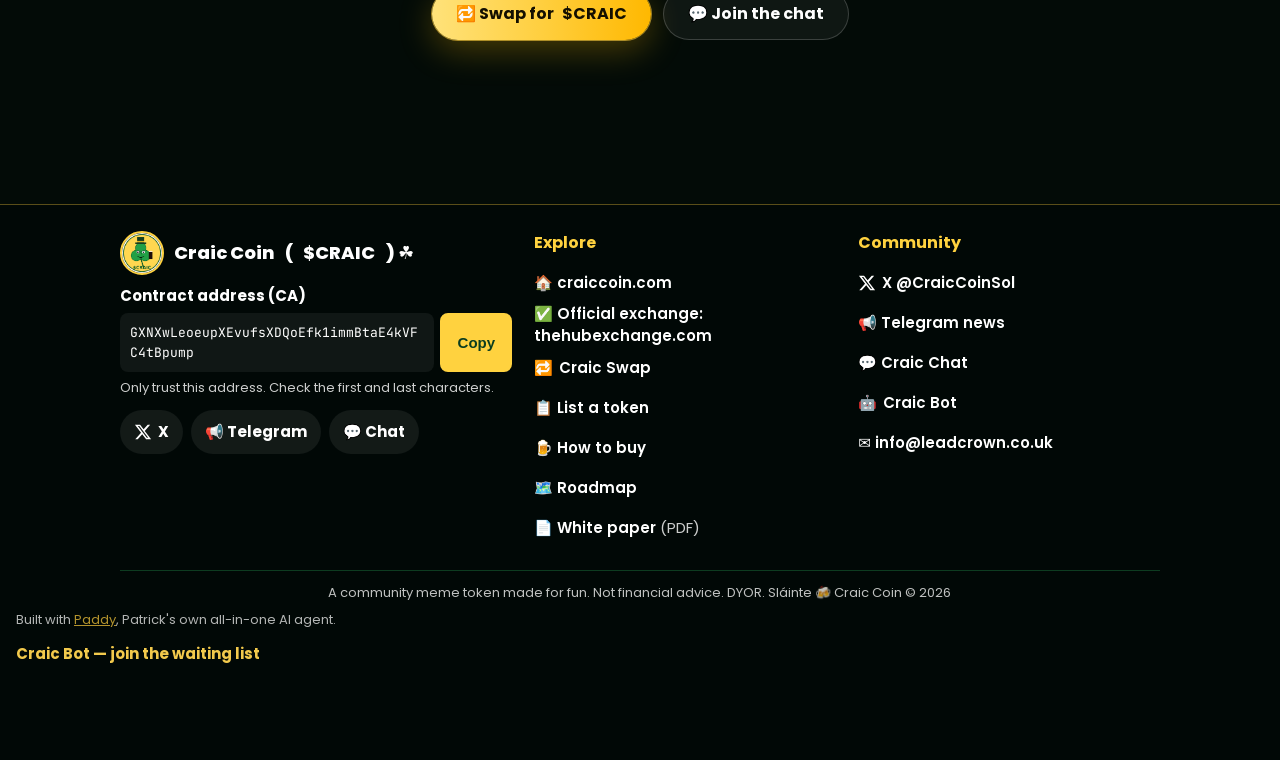
==== commit 2ee43a72: "Roadmap: Done/Now/Next" ====
--- a/index.html
+++ b/index.html
@@ -401,7 +401,7 @@
 
 <section id="roadmap"><div class="wrap">
 <div class="rmhead"><div><p class="lbl rv">05 <b>—</b> Roadmap</p><h2 class="rv d1">Built in the open.<br><span class="g">Delivered stage by stage.</span></h2><p class="lead rv d2">We tick things off when they ship, not when they sound good. Here's what's done, and where we're heading.</p></div>
-<div class="ringw rv d2"><div class="ring" id="ring"><svg viewBox="0 0 86 86"><defs><linearGradient id="rg" x1="0" y1="0" x2="1" y2="1"><stop offset="0" stop-color="#3ddc84"/><stop offset="1" stop-color="#ffcf3f"/></linearGradient></defs><circle class="bgc" cx="43" cy="43" r="36"/><circle class="fg" cx="43" cy="43" r="36"/></svg><b>13</b></div><small>Milestones<br>shipped</small></div></div>
+<div class="ringw rv d2"><div class="ring" id="ring"><svg viewBox="0 0 86 86"><defs><linearGradient id="rg" x1="0" y1="0" x2="1" y2="1"><stop offset="0" stop-color="#3ddc84"/><stop offset="1" stop-color="#ffcf3f"/></linearGradient></defs><circle class="bgc" cx="43" cy="43" r="36"/><circle class="fg" cx="43" cy="43" r="36"/></svg><b>18</b></div><small>Milestones<br>shipped</small></div></div>
 
 <div class="ach glass rv"><span class="badge ok">Complete</span><h3>✅ Live today: our foundation</h3>
 <div class="flag">
@@ -421,14 +421,26 @@
 <li><div><b>🎁 Gift Cards page</b><span>Buy gift cards with crypto from your own wallet. <a href="https://thehubexchange.com/gifts">Open Gift Cards</a></span></div></li>
 <li><div><b>🔥 Public burn tracker</b><span>Every burn shown in the open. <a href="https://thehubexchange.com/burn">See the tracker</a></span></div></li>
 <li><div><b>🤖 Craic Bot waiting list open</b><span>Tailored bots for school work, work and organisation. <a href="https://bot.craiccoin.com">Join the waiting list</a></span></div></li>
+<li><div><b>🚀 Coin launchpad and pools</b><span>Launch a coin or create a pool from your own wallet. <a href="https://thehubexchange.com/launch">Launch</a> · <a href="https://thehubexchange.com/pool">Pools</a></span></div></li>
+<li><div><b>⭐ Featured listings</b><span>Feature a token on the exchange, with a discount when you pay in $CRAIC. <a href="https://thehubexchange.com/list.html?tier=featured">Get featured</a></span></div></li>
+<li><div><b>🥩 Staking page</b><span>Stake $CRAIC on the exchange. Any rewards are an aim, not a promise. <a href="https://thehubexchange.com/stake">Open staking</a></span></div></li>
+<li><div><b>🏠 Craic Hub community</b><span>Community page, clans and leaderboard. <a href="https://craic-hub.base44.app" target="_blank" rel="noopener">Visit Craic Hub</a></span></div></li>
+<li><div><b>📺 YouTube channel</b><span><a href="https://www.youtube.com/@craiccoin" target="_blank" rel="noopener">@craiccoin</a> on YouTube</span></div></li>
 <li><div><b>White paper published</b><span><a href="/whitepaper/">Read it here</a>, or grab the <a href="/craic-coin-whitepaper.pdf">PDF</a></span></div></li>
+</ul></div>
+
+<div class="ach glass rv" style="margin-top:22px"><span class="badge now">Now</span><h3>🛠️ What we're working on now</h3><ul class="achl">
+<li><div><b>📋 Free listings push</b><span>Getting $CRAIC and the Craic Hub Exchange onto every free crypto site we're not on yet</span></div></li>
+<li><div><b>🤝 Community growth</b><span>Helpful conversations on X, Telegram and YouTube, and more people using the exchange and the $CRAIC fee discount</span></div></li>
+<li><div><b>🤖 Building Craic Bot</b><span>Tailored bots for school work, work and organisation. <a href="https://bot.craiccoin.com">Join the waiting list</a></span></div></li>
+<li><div><b>🔥 Burns in the open</b><span>Launch and featured-listing fees paid in $CRAIC are burned. Craic Hub Exchange swap fees are split 50% to the public burn wallet and 50% to the developer.</span></div></li>
 </ul></div>
 
 <div class="sub"><div><p class="lbl rv">The path ahead</p><h3 class="rv d1">$CRAIC: the native coin <span class="g">of the Craic Hub Exchange.</span></h3><p class="rv d2">Everything we build is centred on $CRAIC as the native coin of our own exchange. Each stage below builds on the last. These are aims, with no dates.</p></div></div>
 <div class="track rv" id="track"><span class="fill"></span><i></i><i></i><i></i><i></i></div>
 <div class="phases">
 <div class="ph glass rv d1"><span class="pn">PHASE 01</span><h4>Craic Hub Exchange live</h4><p class="pt">$CRAIC is the native coin</p><span class="badge ok">Done</span><ul><li>Swap any coin from your own wallet</li><li>Launch a coin for 0.05 SOL total, 25% less in $CRAIC</li><li>Create a pool: pair any coin with any coin</li><li>Live $CRAIC burn tracker</li></ul></div>
-<div class="ph glass cur rv d2"><span class="pn">PHASE 02</span><h4>Launch of the Craic Wallet</h4><p class="pt">Self-custody on Solana</p><span class="badge now">Coming soon</span><ul><li>Our own self-custody Solana wallet</li><li>You hold your own keys; we never hold your funds</li><li>Built to work with the Craic Hub Exchange and Craic Hub</li></ul></div>
+<div class="ph glass cur rv d2"><span class="pn">PHASE 02</span><h4>Launch of the Craic Wallet</h4><p class="pt">Self-custody on Solana</p><span class="badge goal">Next</span><ul><li>Our own self-custody Solana wallet</li><li>You hold your own keys; we never hold your funds</li><li>Built to work with the Craic Hub Exchange and Craic Hub</li></ul></div>
 <div class="ph glass rv d3"><span class="pn">PHASE 03</span><h4>More $CRAIC utility on the exchange</h4><p class="pt">More reasons to use $CRAIC</p><span class="badge goal">Aim</span><ul><li>More exchange features and discounts paid in $CRAIC</li><li>Graduation from the pump.fun bonding curve to full DEX liquidity</li><li>Broader aggregator coverage, including Jupiter verification</li></ul></div>
 
 <div class="ph glass big rv d4"><span class="pn">PHASE 04</span><h4>Listings, community and Craic Bot</h4><p class="pt">Growing the $CRAIC community</p><span class="badge end">Next</span><ul><li>Listing $CRAIC and the Craic Hub Exchange on more free crypto sites</li><li>Growing the community: more holders, more conversations, more people using the exchange and the $CRAIC fee discount</li><li>We aim to burn 250M $CRAIC over time. Launch and featured-listing fees paid in $CRAIC are burned. Craic Hub Exchange swap fees are split 50% to the public burn wallet and 50% to the developer.</li><li>Launching Craic Bot to everyone on the waiting list</li><li>CoinGecko and CoinMarketCap applications, and larger exchanges as an aim</li></ul></div>
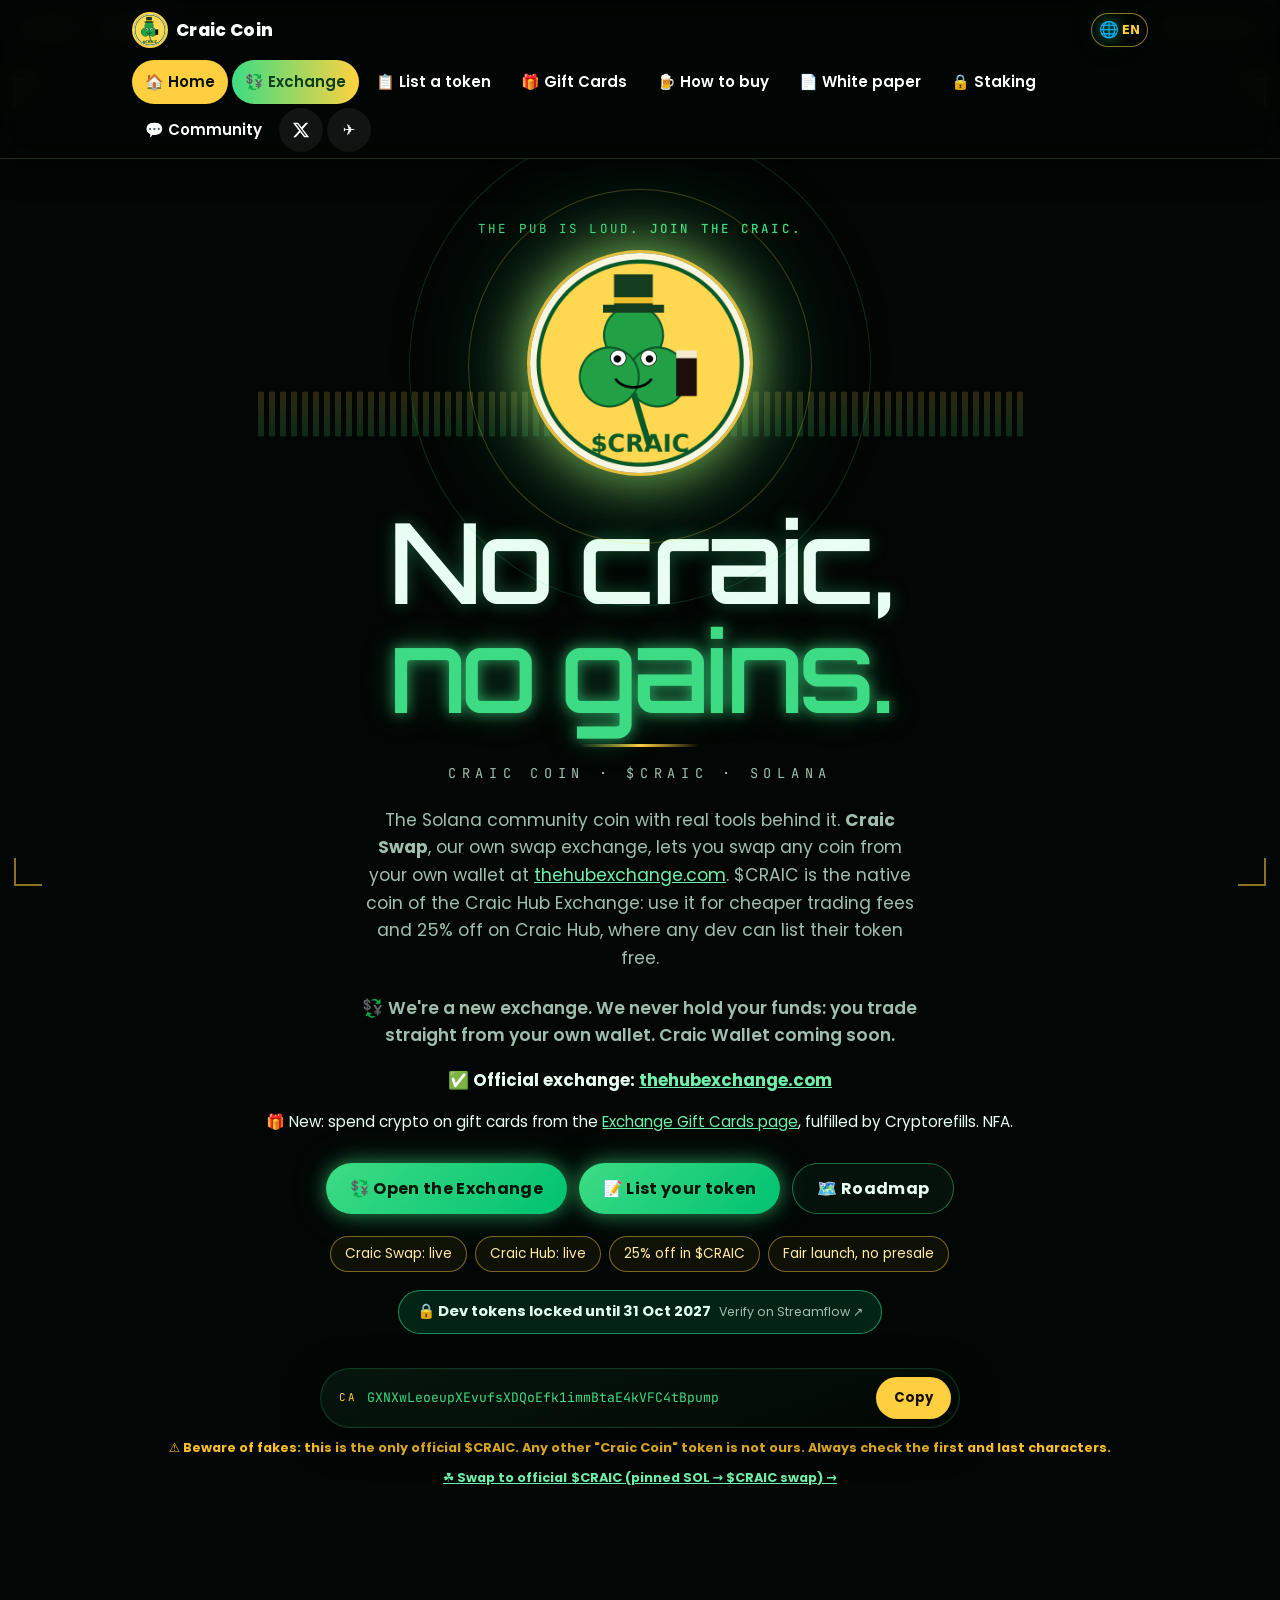
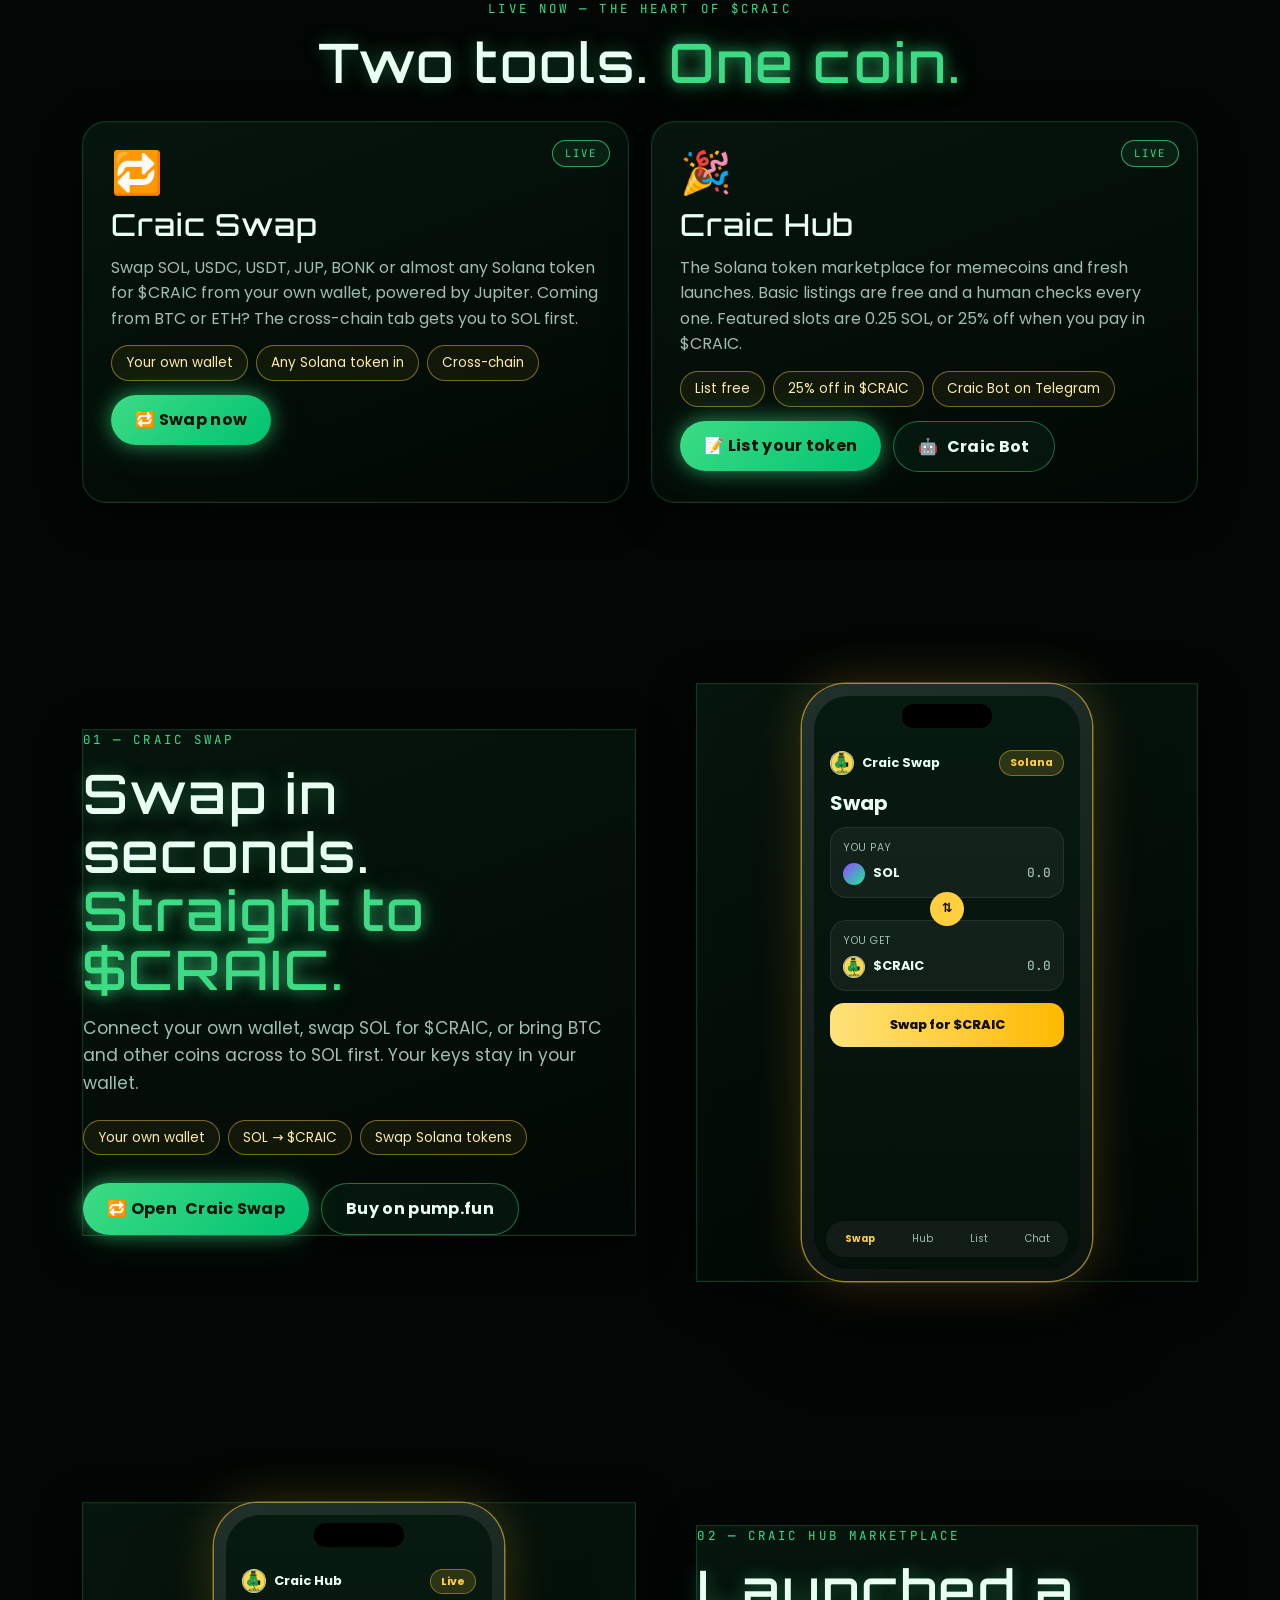
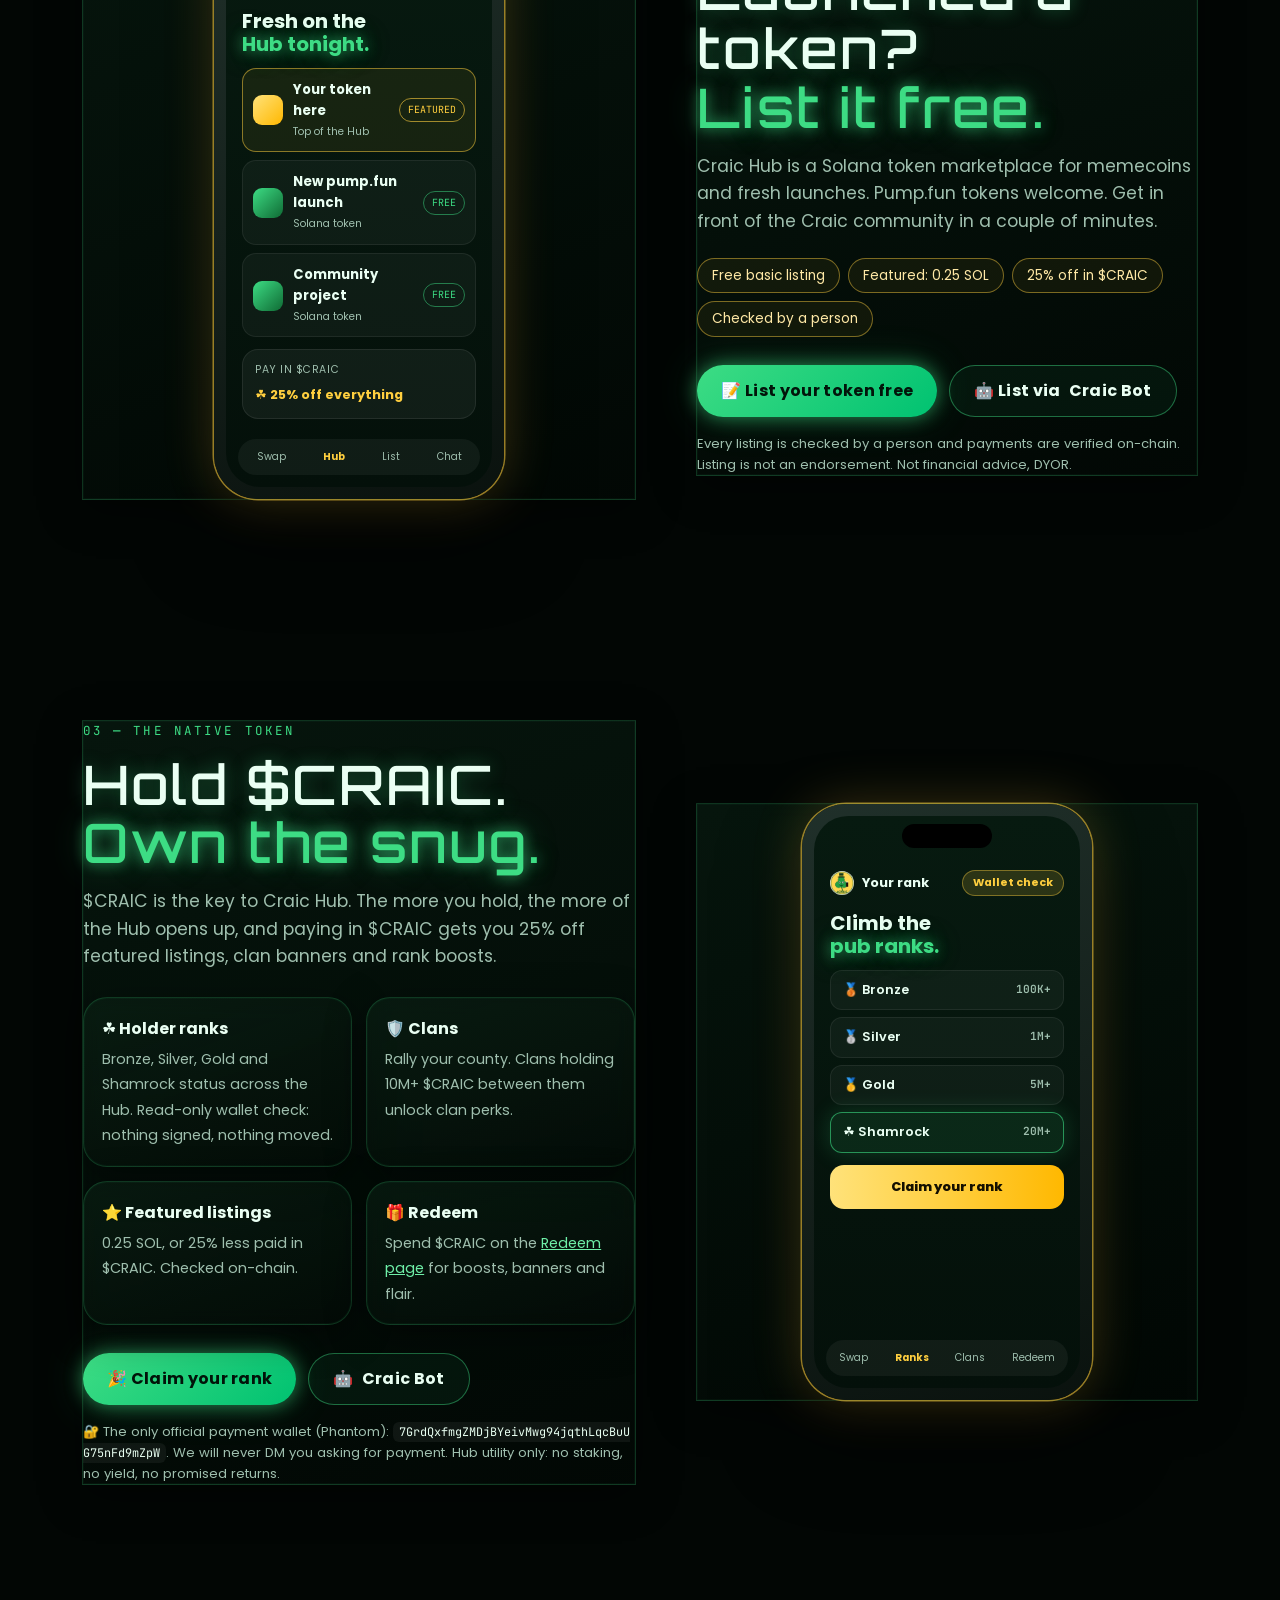
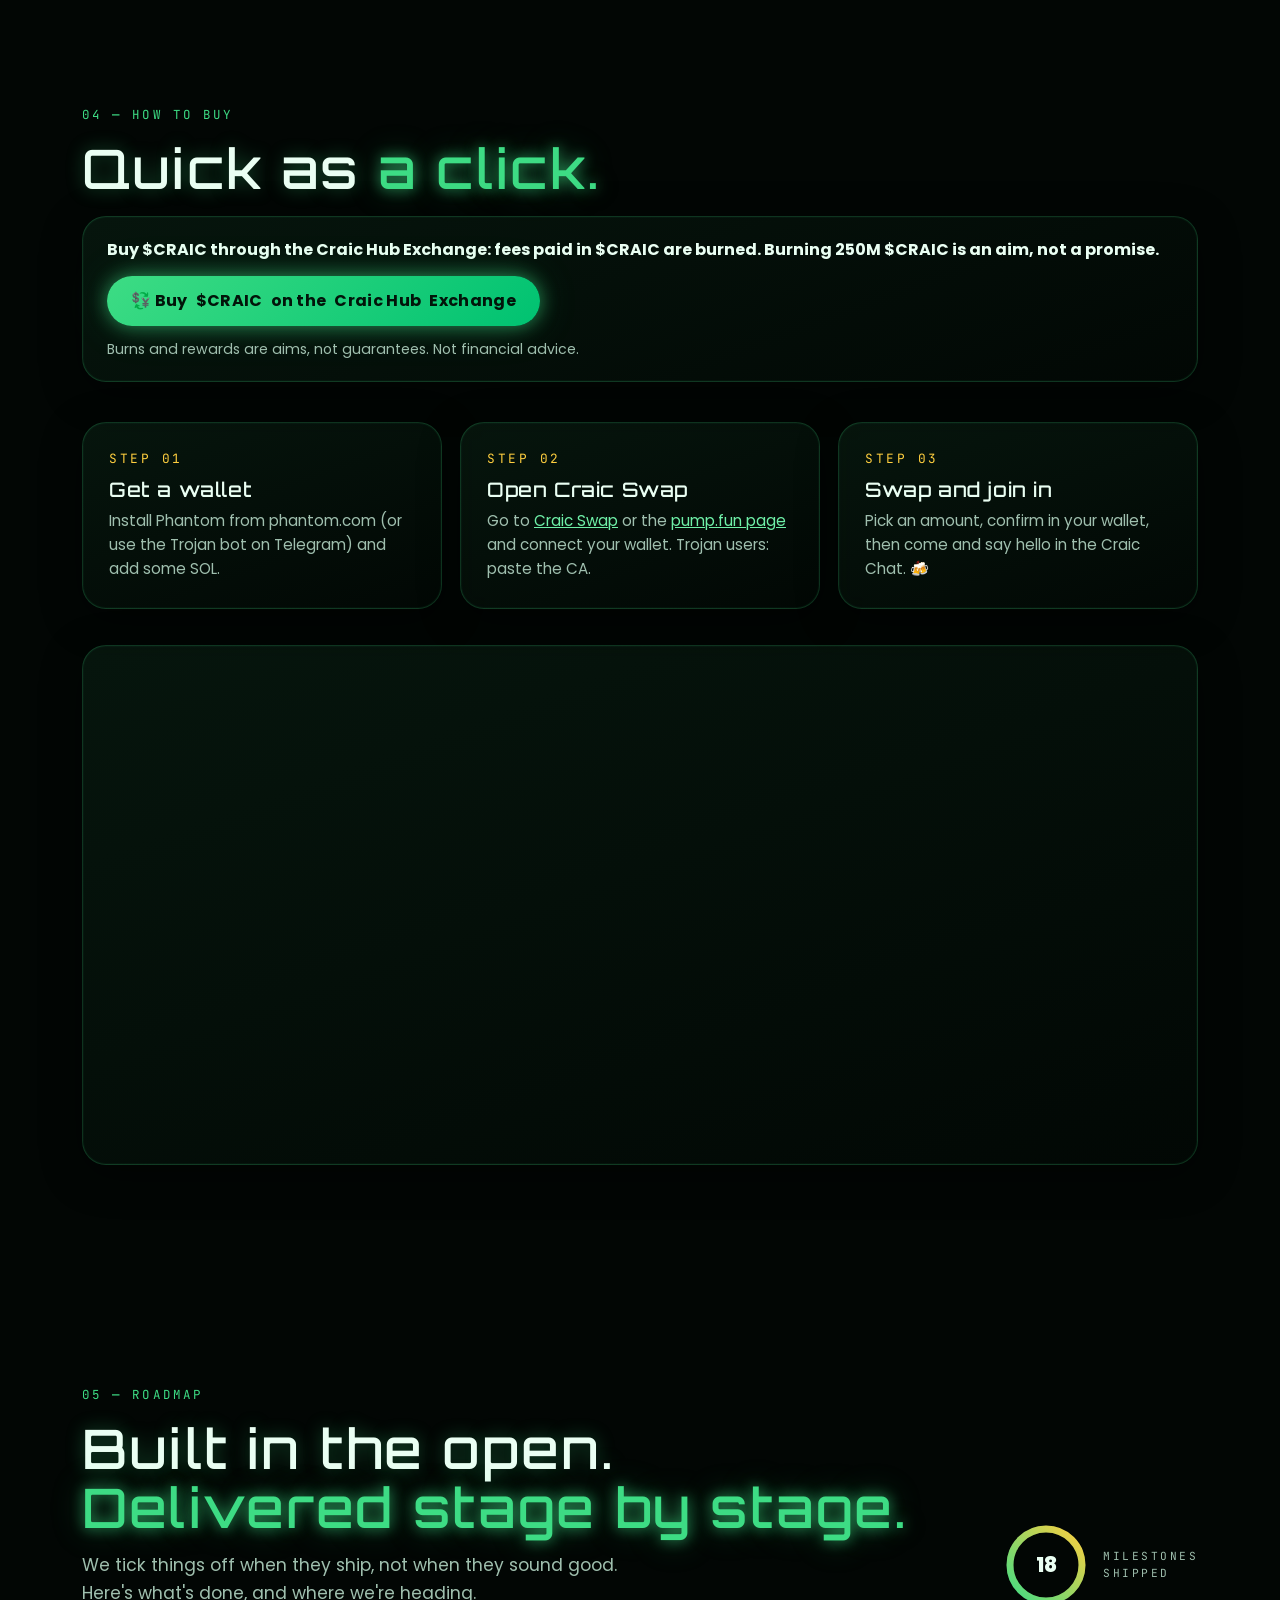
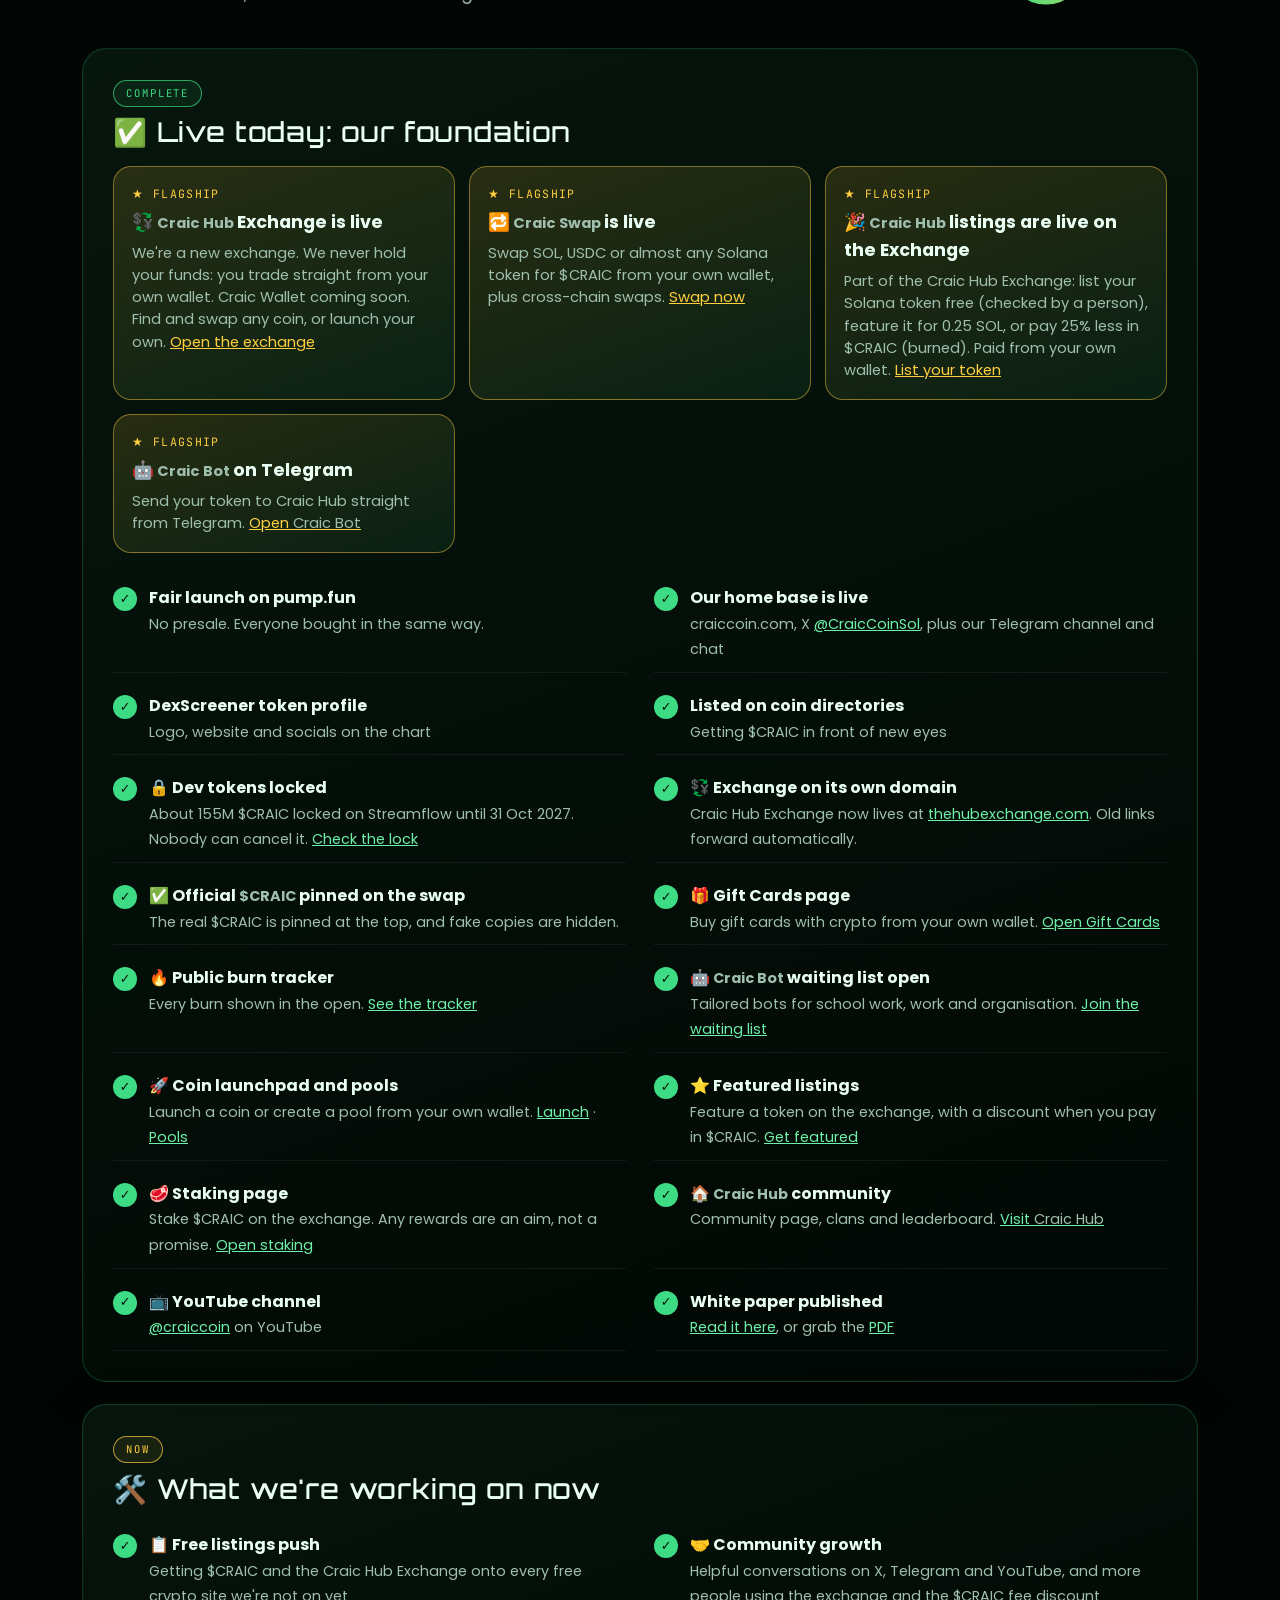
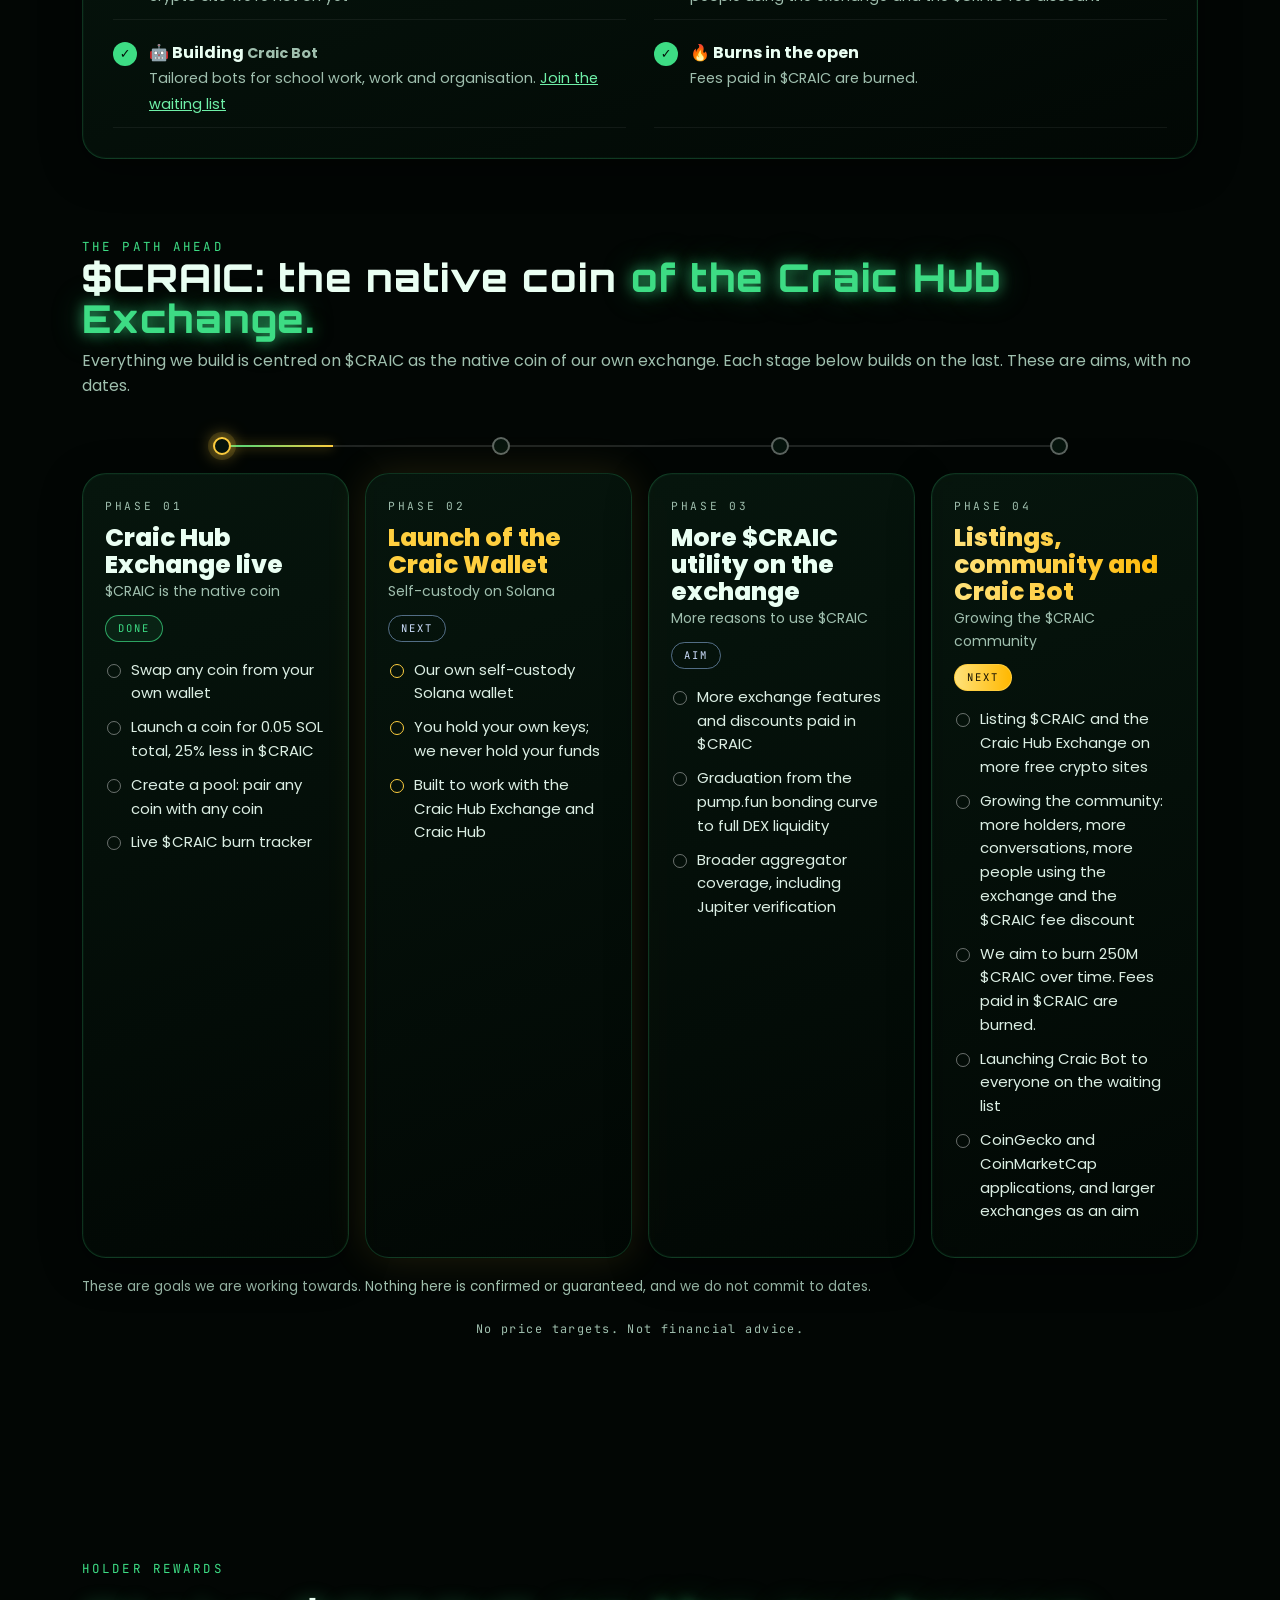
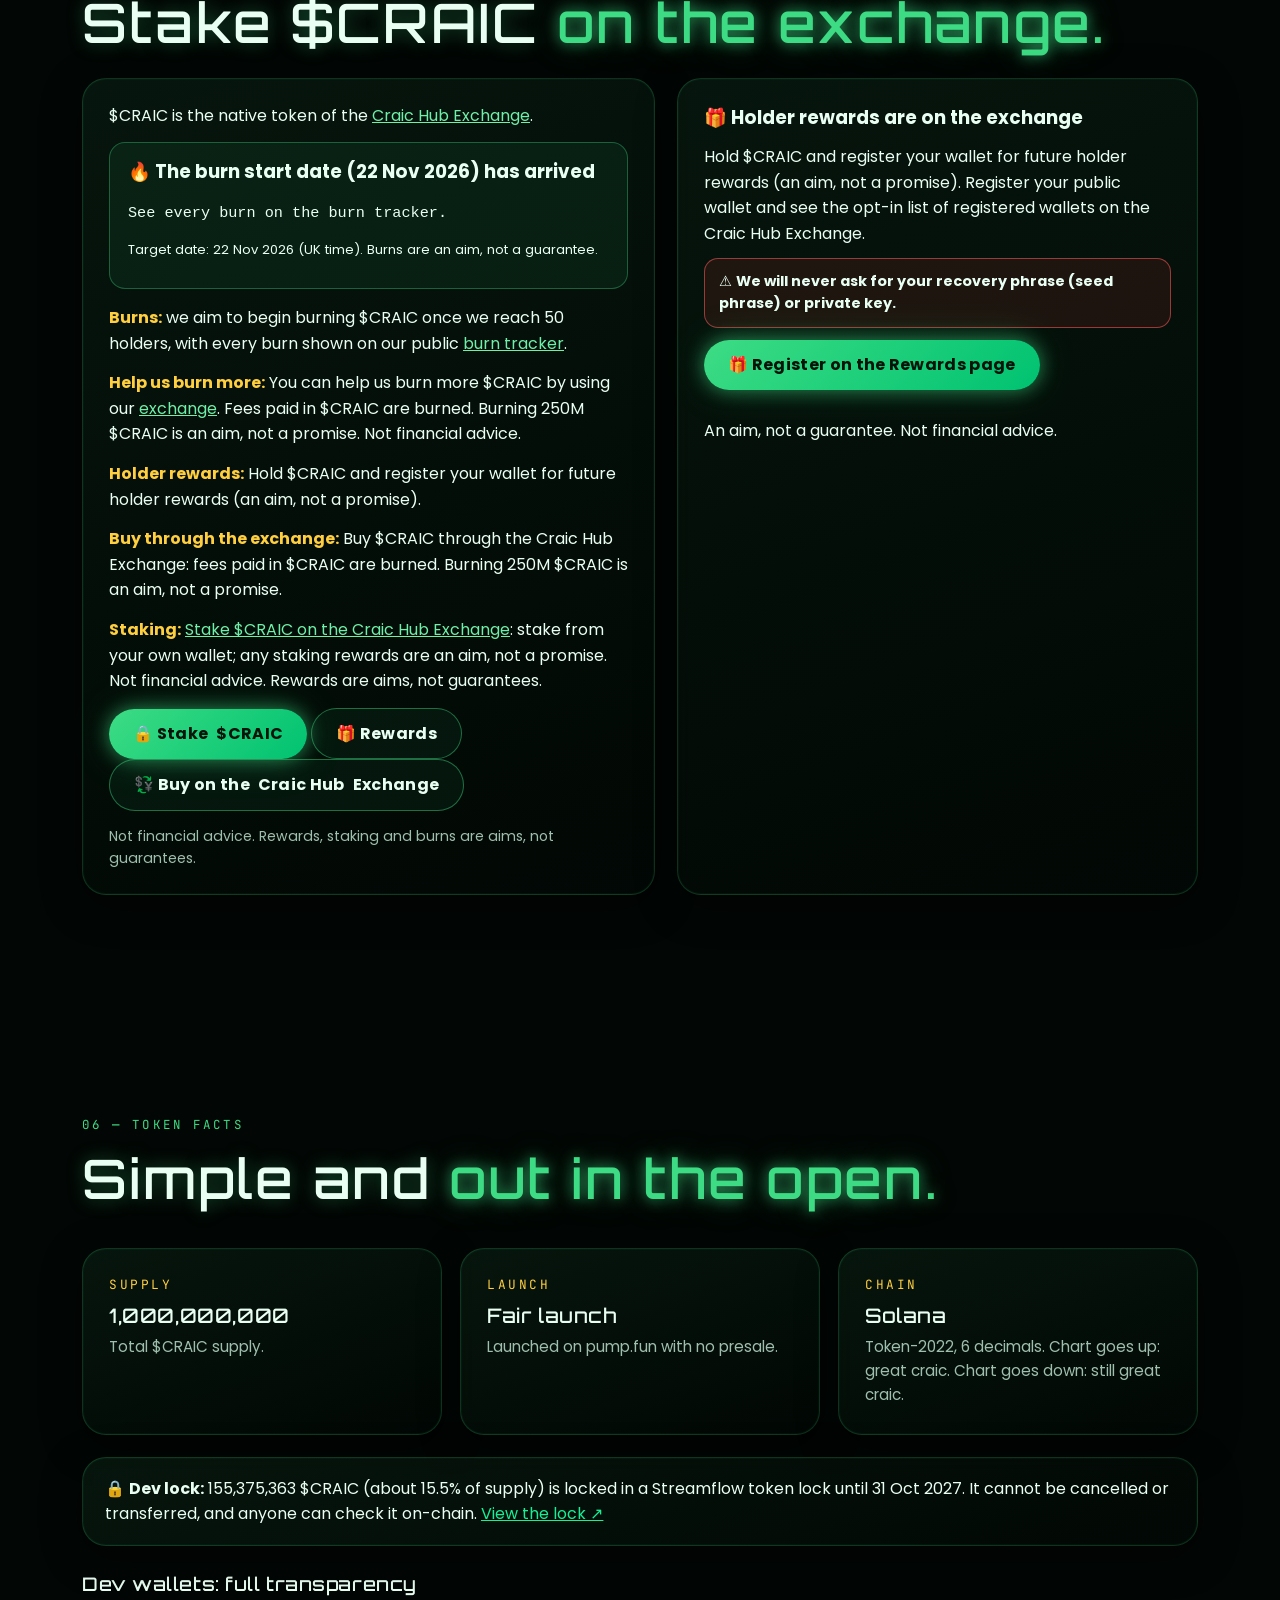
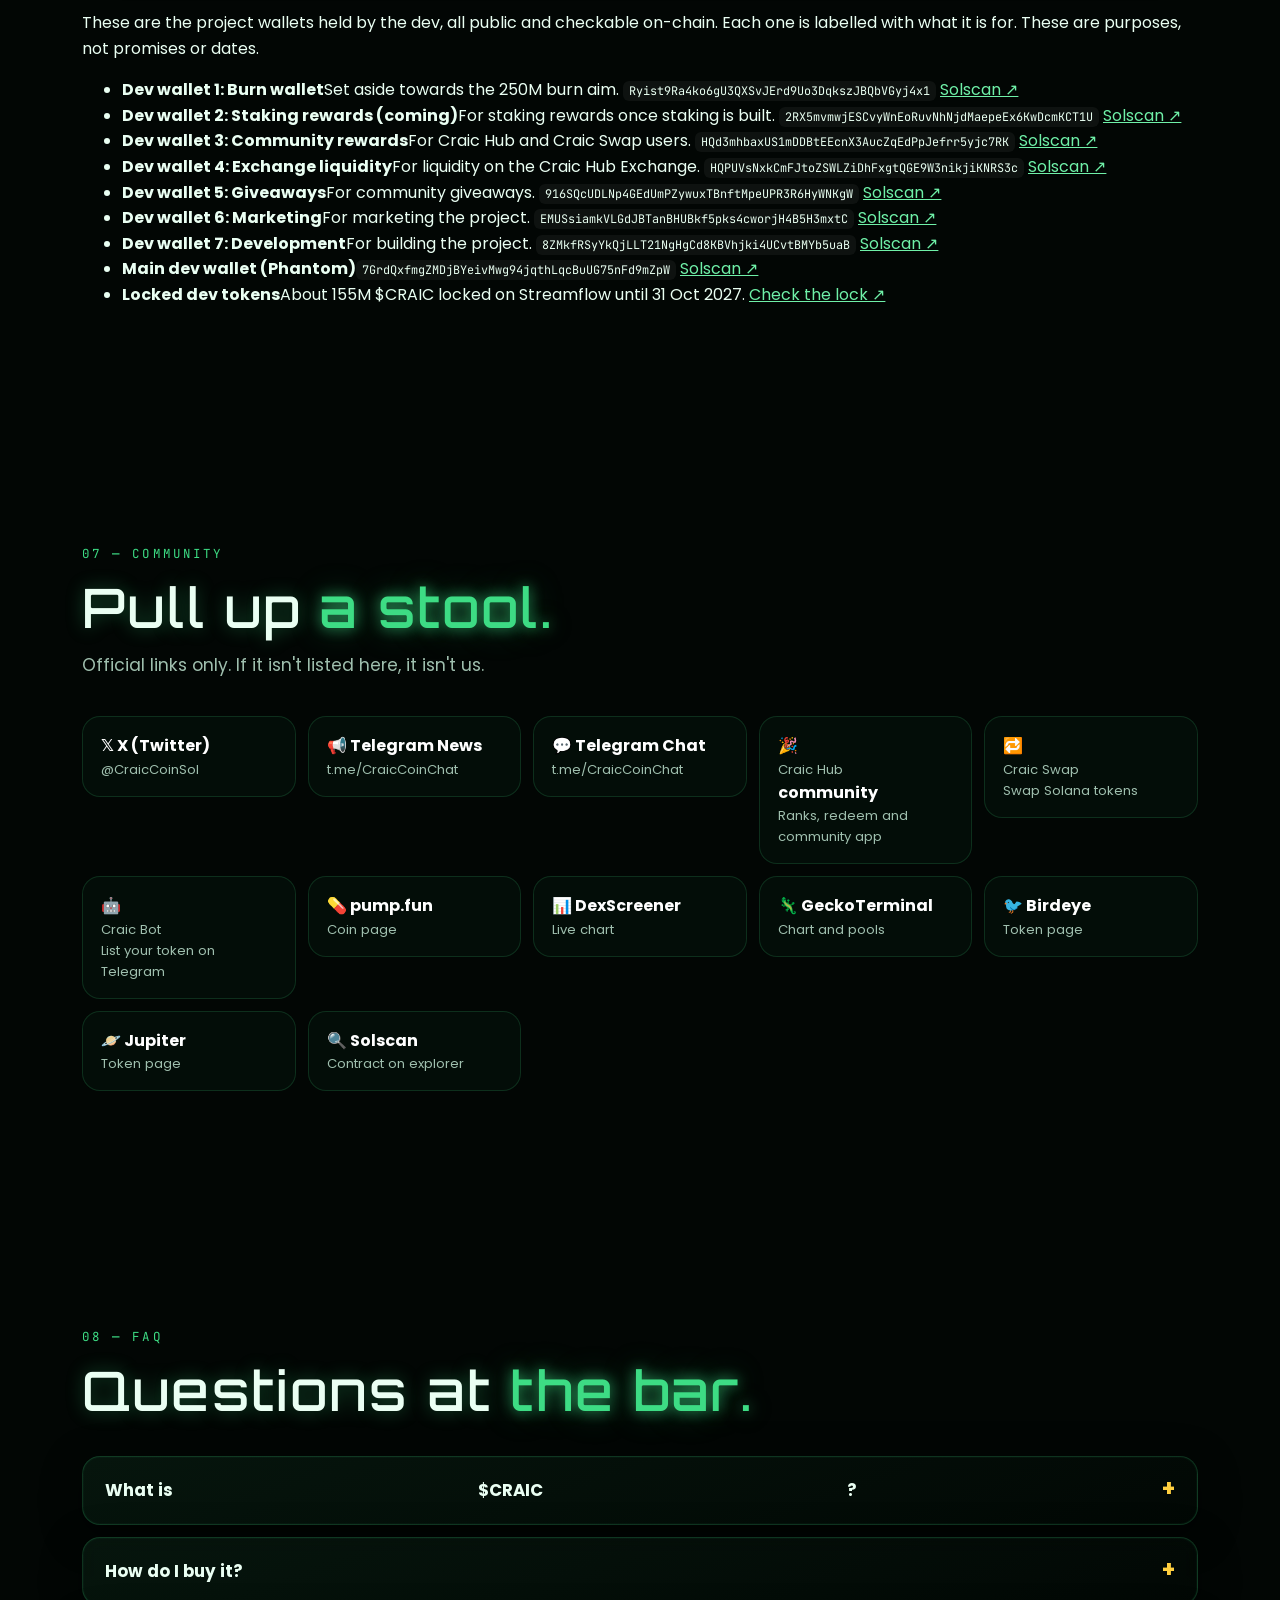
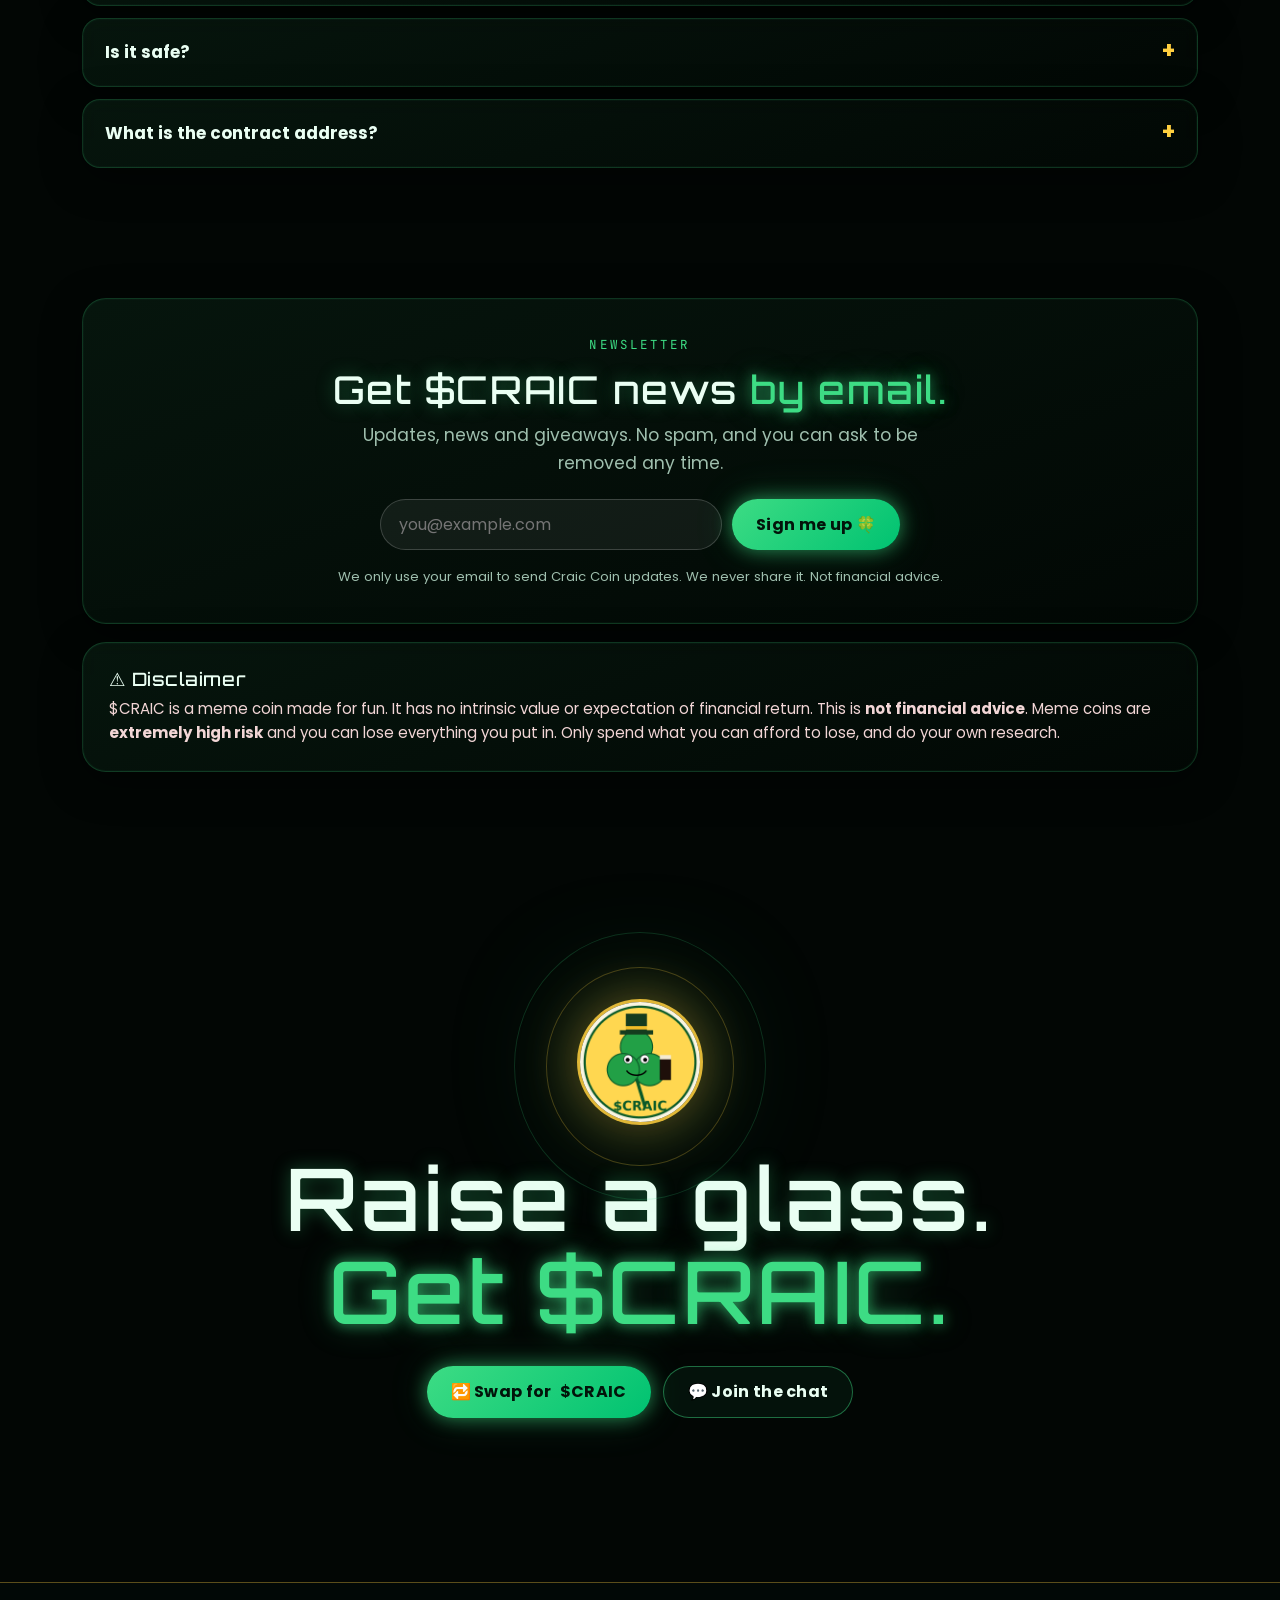
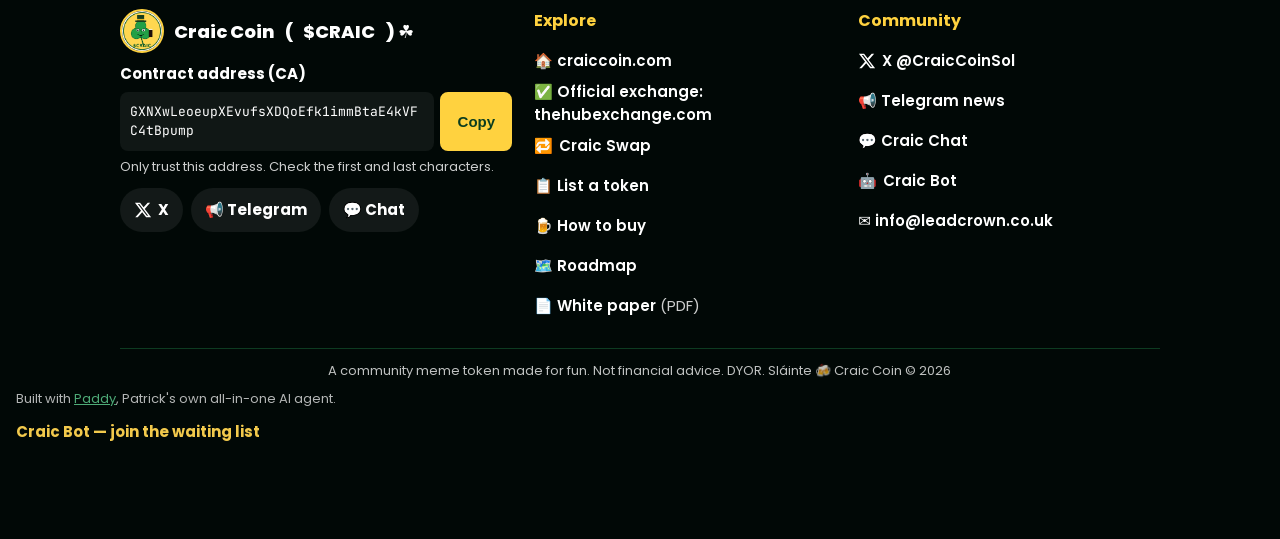
==== commit 8fe232fa: "Futuristic neon theme + wording fixes" ====
--- a/index.html
+++ b/index.html
@@ -3,15 +3,15 @@
 <!--CCSEO--><title>Craic Coin ($CRAIC) | Solana community meme coin. No craic, no gains</title>
 <meta name="description" content="Craic Coin ($CRAIC) is a just-for-fun community meme coin on Solana with an Irish good-night-out theme. Swap for $CRAIC, open Craic Hub, list your Solana token free and join the craic on Telegram and X."><meta name="robots" content="index,follow,max-image-preview:large">
 <link rel="canonical" href="https://craiccoin.com/">
-<link rel="icon" href="/favicon.ico" sizes="any"><link rel="icon" type="image/png" sizes="32x32" href="/favicon-32.png"><link rel="apple-touch-icon" href="/apple-touch-icon.png"><meta name="theme-color" content="#030b07">
+<link rel="icon" href="/favicon.ico" sizes="any"><link rel="icon" type="image/png" sizes="32x32" href="/favicon-32.png"><link rel="apple-touch-icon" href="/apple-touch-icon.png"><meta name="theme-color" content="#020604">
 <meta property="og:type" content="website"><meta property="og:site_name" content="Craic Coin"><meta property="og:locale" content="en_GB">
 <meta property="og:url" content="https://craiccoin.com/"><meta property="og:title" content="Craic Coin ($CRAIC) | Solana community meme coin. No craic, no gains"><meta property="og:description" content="Craic Coin ($CRAIC) is a just-for-fun community meme coin on Solana with an Irish good-night-out theme. Swap for $CRAIC, open Craic Hub, list your Solana token free and join the craic on Telegram and X.">
 <meta property="og:image" content="https://craiccoin.com/og-image.png"><meta property="og:image:secure_url" content="https://craiccoin.com/og-image.png"><meta property="og:image:type" content="image/png"><meta property="og:image:width" content="1200"><meta property="og:image:height" content="630"><meta property="og:image:alt" content="Craic Coin ($CRAIC) logo: No craic, no gains">
 <meta name="twitter:card" content="summary_large_image"><meta name="twitter:site" content="@CraicCoinSol"><meta name="twitter:title" content="Craic Coin ($CRAIC) | Solana community meme coin. No craic, no gains"><meta name="twitter:description" content="Craic Coin ($CRAIC) is a just-for-fun community meme coin on Solana with an Irish good-night-out theme. Swap for $CRAIC, open Craic Hub, list your Solana token free and join the craic on Telegram and X."><meta name="twitter:image" content="https://craiccoin.com/og-image.png"><meta name="twitter:image:alt" content="Craic Coin ($CRAIC) logo: No craic, no gains">
-<script type="application/ld+json">{"@context":"https://schema.org","@graph":[{"@type":"WebSite","name":"Craic Coin ($CRAIC)","url":"https://craiccoin.com/"},{"@type":"Organization","name":"Craic Coin","url":"https://craiccoin.com/","logo":"https://craiccoin.com/logo.png","sameAs":["https://x.com/CraicCoinSol","https://t.me/CraicCoinChat","https://t.me/CraicCoinChat","https://craic-hub.base44.app","https://craic-swap.netlify.app/"]}]}</script><!--/CCSEO-->
-
-
-<link rel="preconnect" href="https://fonts.googleapis.com"><link rel="preconnect" href="https://fonts.gstatic.com" crossorigin><link rel="stylesheet" href="https://fonts.googleapis.com/css2?family=JetBrains+Mono:wght@500&family=Poppins:wght@400;600;700;800&display=swap">
+<script type="application/ld+json">{"@context":"https://schema.org","@graph":[{"@type":"WebSite","name":"Craic Coin ($CRAIC)","url":"https://craiccoin.com/"},{"@type":"Organization","name":"Craic Coin","url":"https://craiccoin.com/","logo":"https://craiccoin.com/logo.png","sameAs":["https://x.com/CraicCoinSol","https://t.me/CraicCoinChat","https://t.me/craiccoinsol","https://www.youtube.com/@craiccoin","https://thehubexchange.com","https://craic-swap.netlify.app/"]}]}</script><!--/CCSEO-->
+
+
+<link rel="preconnect" href="https://fonts.googleapis.com"><link rel="preconnect" href="https://fonts.gstatic.com" crossorigin><link rel="stylesheet" href="https://fonts.googleapis.com/css2?family=JetBrains+Mono:wght@500&family=Orbitron:wght@400;500;600&family=Poppins:wght@400;600;700;800&display=swap">
 <!--CCNAV--><style id="ccnav-css">
 html{scroll-behavior:smooth}[id]{scroll-margin-top:76px}
 .ccnav{position:sticky;top:0;z-index:1000;background:#062614;border-bottom:3px solid #ffd23f;font-family:system-ui,-apple-system,sans-serif;line-height:1.3;text-align:left;box-shadow:0 2px 10px rgba(0,0,0,.35)}
@@ -291,6 +291,7 @@
 .flag .fl a{color:var(--gold)}
 @media(max-width:860px){.ugrid,.flag{grid-template-columns:1fr}.ucard{padding:24px 20px}.ucard h3{font-size:1.6rem}}
 </style><script src="/lang.js" defer></script>
+<link rel="stylesheet" href="/futuristic.css">
 </head><body><!--CCNAV--><nav class="ccnav" id="top" aria-label="Craic Coin sites"><div class="ccnav-in">
 <a class="ccbrand" href="/"><img src="/logo.png" alt="" width="36" height="36">Craic Coin</a><a class="ccquick" href="https://thehubexchange.com/">💱 Exchange</a>
 <button class="cchb" type="button" aria-label="Open menu" aria-expanded="false" aria-controls="ccmenu">☰</button>
@@ -373,9 +374,9 @@
 <div class="perk glass rv d2"><b>☘️ Holder ranks</b><span>Bronze, Silver, Gold and Shamrock status across the Hub. Read-only wallet check: nothing signed, nothing moved.</span></div>
 <div class="perk glass rv d3"><b>🛡️ Clans</b><span>Rally your county. Clans holding 10M+ $CRAIC between them unlock clan perks.</span></div>
 <div class="perk glass rv d3"><b>⭐ Featured listings</b><span>0.25 SOL, or 25% less paid in $CRAIC. Checked on-chain.</span></div>
-<div class="perk glass rv d4"><b>🎁 Redeem</b><span>Spend $CRAIC on the <a href="https://craic-hub.base44.app/redeem" target="_blank" rel="noopener">Redeem page</a> for boosts, banners and flair.</span></div>
-</div>
-<div class="btns rv d4"><a class="btn grn" href="https://craic-hub.base44.app" target="_blank" rel="noopener">🎉 Claim your rank</a><a class="btn gh" href="https://t.me/CraicHubBot" target="_blank" rel="noopener">🤖 Craic Bot</a></div>
+<div class="perk glass rv d4"><b>🎁 Redeem</b><span>Spend $CRAIC on the <a href="https://thehubexchange.com" target="_blank" rel="noopener">Redeem page</a> for boosts, banners and flair.</span></div>
+</div>
+<div class="btns rv d4"><a class="btn grn" href="https://thehubexchange.com" target="_blank" rel="noopener">🎉 Claim your rank</a><a class="btn gh" href="https://t.me/CraicHubBot" target="_blank" rel="noopener">🤖 Craic Bot</a></div>
 <p class="fine rv d4">🔐 The only official payment wallet (Phantom): <span class="wal">7GrdQxfmgZMDjBYeivMwg94jqthLqcBuUG75nFd9mZpW</span>. We will never DM you asking for payment. Hub utility only: no staking, no yield, no promised returns.</p></div>
 <div class="rv d2"><div class="phone" aria-hidden="true"><div class="scr">
 <div class="top"><img src="/logo.png" alt="">Your rank<em>Wallet check</em></div>
@@ -390,7 +391,7 @@
 
 <section id="how-to-buy"><div class="wrap">
 <p class="lbl rv">04 <b>—</b> How to buy</p><h2 class="rv d1">Quick as <span class="g">a click.</span></h2>
-<div class="glass rv d1" style="padding:20px 24px;margin:18px 0 22px"><p style="margin:0 0 14px;line-height:1.6"><b>Buy $CRAIC through the Craic Hub Exchange: launch and featured-listing fees paid in $CRAIC are burned, and swap fees are split 50% to the public burn wallet and 50% to the developer. Burning 250M $CRAIC is an aim, not a promise.</b></p><a class="btn pri" href="https://thehubexchange.com">💱 Buy $CRAIC on the Craic Hub Exchange</a><p style="margin:12px 0 0;color:var(--mut);font-size:.88rem">Burns and rewards are aims, not guarantees. Not financial advice.</p></div>
+<div class="glass rv d1" style="padding:20px 24px;margin:18px 0 22px"><p style="margin:0 0 14px;line-height:1.6"><b>Buy $CRAIC through the Craic Hub Exchange: fees paid in $CRAIC are burned. Burning 250M $CRAIC is an aim, not a promise.</b></p><a class="btn pri" href="https://thehubexchange.com">💱 Buy $CRAIC on the Craic Hub Exchange</a><p style="margin:12px 0 0;color:var(--mut);font-size:.88rem">Burns and rewards are aims, not guarantees. Not financial advice.</p></div>
 <div class="steps">
 <div class="step glass rv d1"><div class="n">STEP 01</div><h3>Get a wallet</h3><p>Install Phantom from phantom.com (or use the Trojan bot on Telegram) and add some SOL.</p></div>
 <div class="step glass rv d2"><div class="n">STEP 02</div><h3>Open Craic Swap</h3><p>Go to <a href="https://craic-swap.netlify.app/">Craic Swap</a> or the <a href="https://pump.fun/coin/GXNXwLeoeupXEvufsXDQoEfk1immBtaE4kVFC4tBpump" target="_blank" rel="noopener">pump.fun page</a> and connect your wallet. Trojan users: paste the CA.</p></div>
@@ -424,7 +425,7 @@
 <li><div><b>🚀 Coin launchpad and pools</b><span>Launch a coin or create a pool from your own wallet. <a href="https://thehubexchange.com/launch">Launch</a> · <a href="https://thehubexchange.com/pool">Pools</a></span></div></li>
 <li><div><b>⭐ Featured listings</b><span>Feature a token on the exchange, with a discount when you pay in $CRAIC. <a href="https://thehubexchange.com/list.html?tier=featured">Get featured</a></span></div></li>
 <li><div><b>🥩 Staking page</b><span>Stake $CRAIC on the exchange. Any rewards are an aim, not a promise. <a href="https://thehubexchange.com/stake">Open staking</a></span></div></li>
-<li><div><b>🏠 Craic Hub community</b><span>Community page, clans and leaderboard. <a href="https://craic-hub.base44.app" target="_blank" rel="noopener">Visit Craic Hub</a></span></div></li>
+<li><div><b>🏠 Craic Hub community</b><span>Community page, clans and leaderboard. <a href="https://thehubexchange.com" target="_blank" rel="noopener">Visit Craic Hub</a></span></div></li>
 <li><div><b>📺 YouTube channel</b><span><a href="https://www.youtube.com/@craiccoin" target="_blank" rel="noopener">@craiccoin</a> on YouTube</span></div></li>
 <li><div><b>White paper published</b><span><a href="/whitepaper/">Read it here</a>, or grab the <a href="/craic-coin-whitepaper.pdf">PDF</a></span></div></li>
 </ul></div>
@@ -433,7 +434,7 @@
 <li><div><b>📋 Free listings push</b><span>Getting $CRAIC and the Craic Hub Exchange onto every free crypto site we're not on yet</span></div></li>
 <li><div><b>🤝 Community growth</b><span>Helpful conversations on X, Telegram and YouTube, and more people using the exchange and the $CRAIC fee discount</span></div></li>
 <li><div><b>🤖 Building Craic Bot</b><span>Tailored bots for school work, work and organisation. <a href="https://bot.craiccoin.com">Join the waiting list</a></span></div></li>
-<li><div><b>🔥 Burns in the open</b><span>Launch and featured-listing fees paid in $CRAIC are burned. Craic Hub Exchange swap fees are split 50% to the public burn wallet and 50% to the developer.</span></div></li>
+<li><div><b>🔥 Burns in the open</b><span>Fees paid in $CRAIC are burned.</span></div></li>
 </ul></div>
 
 <div class="sub"><div><p class="lbl rv">The path ahead</p><h3 class="rv d1">$CRAIC: the native coin <span class="g">of the Craic Hub Exchange.</span></h3><p class="rv d2">Everything we build is centred on $CRAIC as the native coin of our own exchange. Each stage below builds on the last. These are aims, with no dates.</p></div></div>
@@ -443,7 +444,7 @@
 <div class="ph glass cur rv d2"><span class="pn">PHASE 02</span><h4>Launch of the Craic Wallet</h4><p class="pt">Self-custody on Solana</p><span class="badge goal">Next</span><ul><li>Our own self-custody Solana wallet</li><li>You hold your own keys; we never hold your funds</li><li>Built to work with the Craic Hub Exchange and Craic Hub</li></ul></div>
 <div class="ph glass rv d3"><span class="pn">PHASE 03</span><h4>More $CRAIC utility on the exchange</h4><p class="pt">More reasons to use $CRAIC</p><span class="badge goal">Aim</span><ul><li>More exchange features and discounts paid in $CRAIC</li><li>Graduation from the pump.fun bonding curve to full DEX liquidity</li><li>Broader aggregator coverage, including Jupiter verification</li></ul></div>
 
-<div class="ph glass big rv d4"><span class="pn">PHASE 04</span><h4>Listings, community and Craic Bot</h4><p class="pt">Growing the $CRAIC community</p><span class="badge end">Next</span><ul><li>Listing $CRAIC and the Craic Hub Exchange on more free crypto sites</li><li>Growing the community: more holders, more conversations, more people using the exchange and the $CRAIC fee discount</li><li>We aim to burn 250M $CRAIC over time. Launch and featured-listing fees paid in $CRAIC are burned. Craic Hub Exchange swap fees are split 50% to the public burn wallet and 50% to the developer.</li><li>Launching Craic Bot to everyone on the waiting list</li><li>CoinGecko and CoinMarketCap applications, and larger exchanges as an aim</li></ul></div>
+<div class="ph glass big rv d4"><span class="pn">PHASE 04</span><h4>Listings, community and Craic Bot</h4><p class="pt">Growing the $CRAIC community</p><span class="badge end">Next</span><ul><li>Listing $CRAIC and the Craic Hub Exchange on more free crypto sites</li><li>Growing the community: more holders, more conversations, more people using the exchange and the $CRAIC fee discount</li><li>We aim to burn 250M $CRAIC over time. Fees paid in $CRAIC are burned.</li><li>Launching Craic Bot to everyone on the waiting list</li><li>CoinGecko and CoinMarketCap applications, and larger exchanges as an aim</li></ul></div>
 </div>
 <p class="xnote rv">These are goals we are working towards. Nothing here is confirmed or guaranteed, and we do not commit to dates.</p>
 <p class="nfa rv">No price targets. Not financial advice.</p>
@@ -464,15 +465,15 @@
 #rewards .rwmsg{min-height:1.4em;margin:0;font-size:.95rem}#rewards .rwmsg.ok{color:var(--green)}#rewards .rwmsg.err{color:#ff8a8a}
 #rewards .btn{align-self:flex-start}
 </style>
-<p class="lbl rv">Holder rewards</p><h2 class="rv d1">Stake $CRAIC. <span class="g">Earn automatically.</span></h2>
+<p class="lbl rv">Holder rewards</p><h2 class="rv d1">Stake $CRAIC <span class="g">on the exchange.</span></h2>
 <div class="rwgrid">
 <div class="rwtxt glass rv d2">
 <p>$CRAIC is the native token of the <a href="https://thehubexchange.com/">Craic Hub Exchange</a>.</p>
 <style>.bcd{margin:0 0 16px;padding:14px 18px;border:1px solid rgba(61,220,132,.35);border-radius:16px;background:rgba(61,220,132,.07)}.bcd .bcdh{font-weight:700;font-size:1.15rem;margin:0 0 4px;color:#ffcf3f}.bcd .bcdt{font-family:ui-monospace,Menlo,monospace;font-size:.95rem;margin:0 0 6px;color:#f4fff8}.bcd .bcdn{margin:0;font-size:.82rem;color:#a9c2b4}@media(max-width:480px){.bcd{padding:12px 14px}.bcd .bcdh{font-size:1.02rem}}</style><div class="bcd" id="bcd"><p class="bcdh" id="bcdh">🔥 Burning begins in 30 days</p><p class="bcdt notranslate" id="bcdt"></p><p class="bcdn">Target date: 22 Nov 2026 (UK time). Burns are an aim, not a guarantee.</p></div><script>(function(){var T=Date.UTC(2026,10,22,0,0,0),h=document.getElementById("bcdh"),t=document.getElementById("bcdt");if(!h)return;function p(n){return n<10?"0"+n:""+n}function u(){var d=T-Date.now();if(d<=0){h.textContent="\ud83d\udd25 The burn start date (22 Nov 2026) has arrived";t.textContent="See every burn on the burn tracker.";return}var s=Math.floor(d/1e3),dd=Math.floor(s/86400),hh=Math.floor(s%86400/3600),mm=Math.floor(s%3600/60),ss=s%60,c=Math.ceil(d/864e5);h.textContent="\ud83d\udd25 Burning begins in "+c+" day"+(c==1?"":"s");t.textContent=dd+"d "+p(hh)+"h "+p(mm)+"m "+p(ss)+"s"}u();setInterval(u,1000)})();</script>
 <p><b>Burns:</b> we aim to begin burning $CRAIC once we reach 50 holders, with every burn shown on our public <a href="https://thehubexchange.com/burn.html">burn tracker</a>.</p>
-<p><b>Help us burn more:</b> You can help us burn more $CRAIC by using our <a href="https://thehubexchange.com">exchange</a>. Launch and featured-listing fees paid in $CRAIC are burned, and Craic Hub Exchange swap fees are split 50% to the public burn wallet and 50% to the developer. Burning 250M $CRAIC is an aim, not a promise. Not financial advice.</p>
+<p><b>Help us burn more:</b> You can help us burn more $CRAIC by using our <a href="https://thehubexchange.com">exchange</a>. Fees paid in $CRAIC are burned. Burning 250M $CRAIC is an aim, not a promise. Not financial advice.</p>
 <p><b>Holder rewards:</b> Hold $CRAIC and register your wallet for future holder rewards (an aim, not a promise).</p>
-<p><b>Buy through the exchange:</b> Buy $CRAIC through the Craic Hub Exchange: launch and featured-listing fees paid in $CRAIC are burned, and swap fees are split 50% to the public burn wallet and 50% to the developer. Burning 250M $CRAIC is an aim, not a promise.</p>
+<p><b>Buy through the exchange:</b> Buy $CRAIC through the Craic Hub Exchange: fees paid in $CRAIC are burned. Burning 250M $CRAIC is an aim, not a promise.</p>
 <p><b>Staking:</b> <a href="https://thehubexchange.com/stake">Stake $CRAIC on the Craic Hub Exchange</a>: stake from your own wallet; any staking rewards are an aim, not a promise. Not financial advice. Rewards are aims, not guarantees.</p>
 <p><a class="btn pri" href="https://thehubexchange.com/stake">🔒 Stake $CRAIC</a> <a class="btn" href="https://thehubexchange.com/rewards">🎁 Rewards</a> <a class="btn" href="https://thehubexchange.com">💱 Buy on the Craic Hub Exchange</a></p>
 <p class="rwnfa">Not financial advice. Rewards, staking and burns are aims, not guarantees.</p>
@@ -508,7 +509,7 @@
 <li><a href="https://x.com/CraicCoinSol" target="_blank" rel="noopener">𝕏 X (Twitter)<span>@CraicCoinSol</span></a></li>
 <li><a href="https://t.me/CraicCoinChat" target="_blank" rel="noopener">📢 Telegram News<span>t.me/CraicCoinChat</span></a></li>
 <li><a href="https://t.me/CraicCoinChat" target="_blank" rel="noopener">💬 Telegram Chat<span>t.me/CraicCoinChat</span></a></li>
-<li><a href="https://craic-hub.base44.app" target="_blank" rel="noopener">🎉 Craic Hub community<span>Ranks, redeem and community app</span></a></li>
+<li><a href="https://thehubexchange.com" target="_blank" rel="noopener">🎉 Craic Hub community<span>Ranks, redeem and community app</span></a></li>
 <li><a href="https://craic-swap.netlify.app/">🔁 Craic Swap<span>Swap Solana tokens</span></a></li>
 <li><a href="https://t.me/CraicHubBot" target="_blank" rel="noopener">🤖 Craic Bot<span>List your token on Telegram</span></a></li>
 <li><a href="https://pump.fun/coin/GXNXwLeoeupXEvufsXDQoEfk1immBtaE4kVFC4tBpump" target="_blank" rel="noopener">💊 pump.fun<span>Coin page</span></a></li>
--- a/futuristic.css
+++ b/futuristic.css
@@ -0,0 +1,29 @@
+/* Futuristic neon theme override (matches promo video) */
+:root{--bg:#020604;--ink:#eafff3;--mut:#9fbfae;--green:#3ddc84;--neon:#3ddc84;--neon2:#00ffa3;--gold:#ffcf3f;--line:rgba(61,220,132,.16);--card:rgba(6,20,13,.55);--head:"Orbitron","Poppins",system-ui,sans-serif}
+html{background:#020604}
+body{background:#020604 !important;color:var(--ink)}
+body::before{content:"";position:fixed;inset:0;z-index:-2;pointer-events:none;
+ background:radial-gradient(900px 500px at 50% -10%,rgba(61,220,132,.22),transparent 70%),radial-gradient(600px 400px at 100% 60%,rgba(0,255,163,.08),transparent 70%),radial-gradient(600px 400px at 0% 90%,rgba(61,220,132,.08),transparent 70%),#020604}
+body::after{content:"";position:fixed;inset:0;z-index:-1;pointer-events:none;opacity:.5;
+ background-image:linear-gradient(rgba(61,220,132,.07) 1px,transparent 1px),linear-gradient(90deg,rgba(61,220,132,.07) 1px,transparent 1px);background-size:56px 56px;
+ -webkit-mask-image:radial-gradient(ellipse at 50% 30%,#000 30%,transparent 80%);mask-image:radial-gradient(ellipse at 50% 30%,#000 30%,transparent 80%)}
+h1,h2{font-family:var(--head) !important;font-weight:500 !important;letter-spacing:.04em;text-shadow:0 0 18px rgba(61,220,132,.35)}
+h3{font-family:var(--head);font-weight:500;letter-spacing:.03em}
+h1 .g,h2 .g,.g{color:var(--neon) !important;background:none !important;-webkit-text-fill-color:var(--neon) !important;text-shadow:0 0 14px rgba(61,220,132,.7),0 0 32px rgba(61,220,132,.35)}
+.lbl{color:var(--neon) !important;font-family:var(--mono);letter-spacing:.25em;text-transform:uppercase}
+.glass,.perk,.card,details,.ca,.chart,.feat>div{background:linear-gradient(160deg,rgba(10,32,20,.6),rgba(3,10,6,.55)) !important;border:1px solid rgba(61,220,132,.2) !important;box-shadow:0 0 0 1px rgba(61,220,132,.04) inset,0 10px 40px rgba(0,0,0,.45);backdrop-filter:blur(10px);-webkit-backdrop-filter:blur(10px)}
+.glass:hover,.perk:hover{border-color:rgba(61,220,132,.5) !important;box-shadow:0 0 28px rgba(61,220,132,.18)}
+.btn{border-radius:999px !important;letter-spacing:.02em;transition:box-shadow .2s,transform .2s}
+.btn.pri,.btn.grn{background:linear-gradient(135deg,#3ddc84,#00c271) !important;color:#02140a !important;border:0 !important;box-shadow:0 0 18px rgba(61,220,132,.55),0 0 42px rgba(61,220,132,.2)}
+.btn.pri:hover,.btn.grn:hover{transform:translateY(-1px);box-shadow:0 0 26px rgba(61,220,132,.8),0 0 60px rgba(61,220,132,.3)}
+.btn:not(.pri):not(.grn){background:rgba(61,220,132,.06) !important;border:1px solid rgba(61,220,132,.45) !important;color:var(--ink) !important}
+a{color:#6ff0a8}
+.ccnav{background:rgba(2,6,4,.72) !important;border-bottom:1px solid rgba(61,220,132,.2) !important;backdrop-filter:blur(14px);-webkit-backdrop-filter:blur(14px)}
+.hero{background:transparent !important}
+.hero img,.logo{filter:drop-shadow(0 0 22px rgba(61,220,132,.55))}
+.ca code{color:var(--neon) !important}
+section{border-color:rgba(61,220,132,.1) !important}
+footer{background:linear-gradient(180deg,transparent,rgba(61,220,132,.05)) !important;border-top:1px solid rgba(61,220,132,.2) !important}
+.cctop{background:#3ddc84 !important;color:#02140a !important;box-shadow:0 0 18px rgba(61,220,132,.6)}
+::selection{background:#3ddc84;color:#02140a}
+@media (prefers-reduced-motion:reduce){*{transition:none !important}}
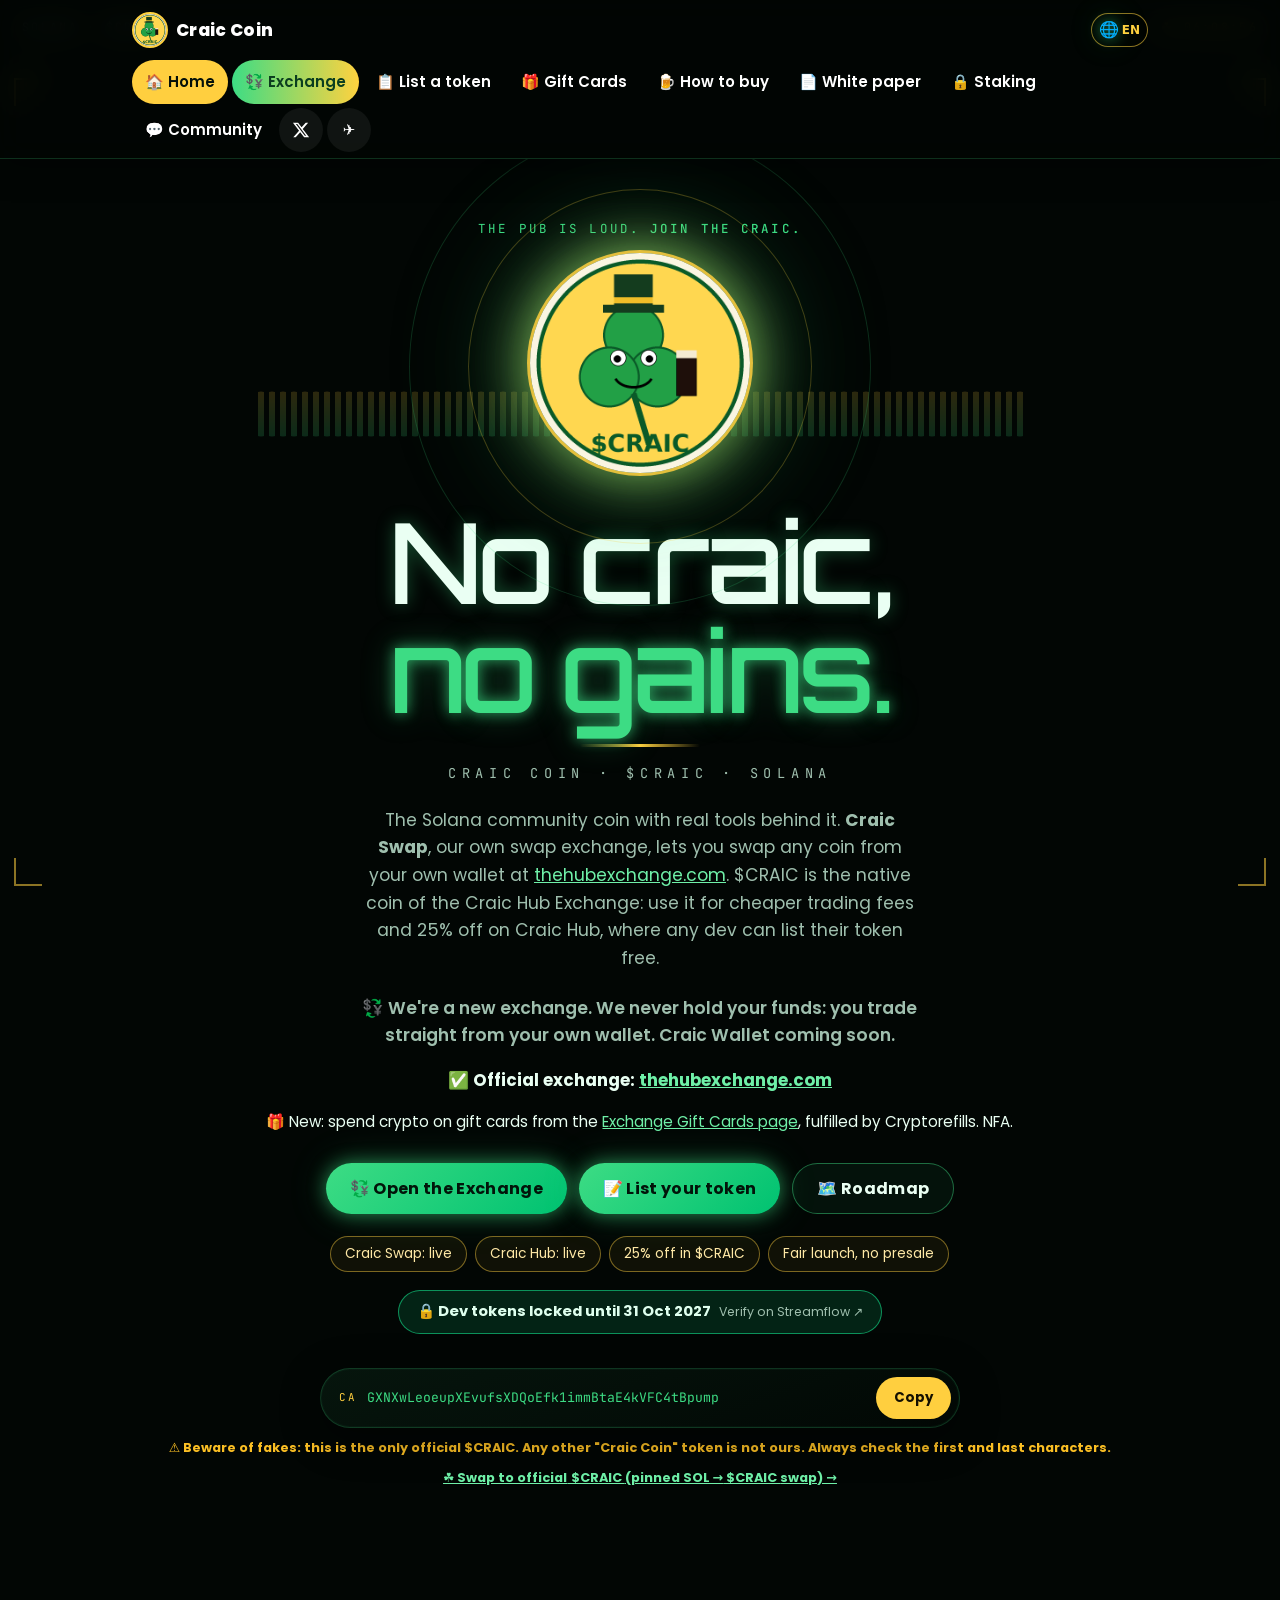
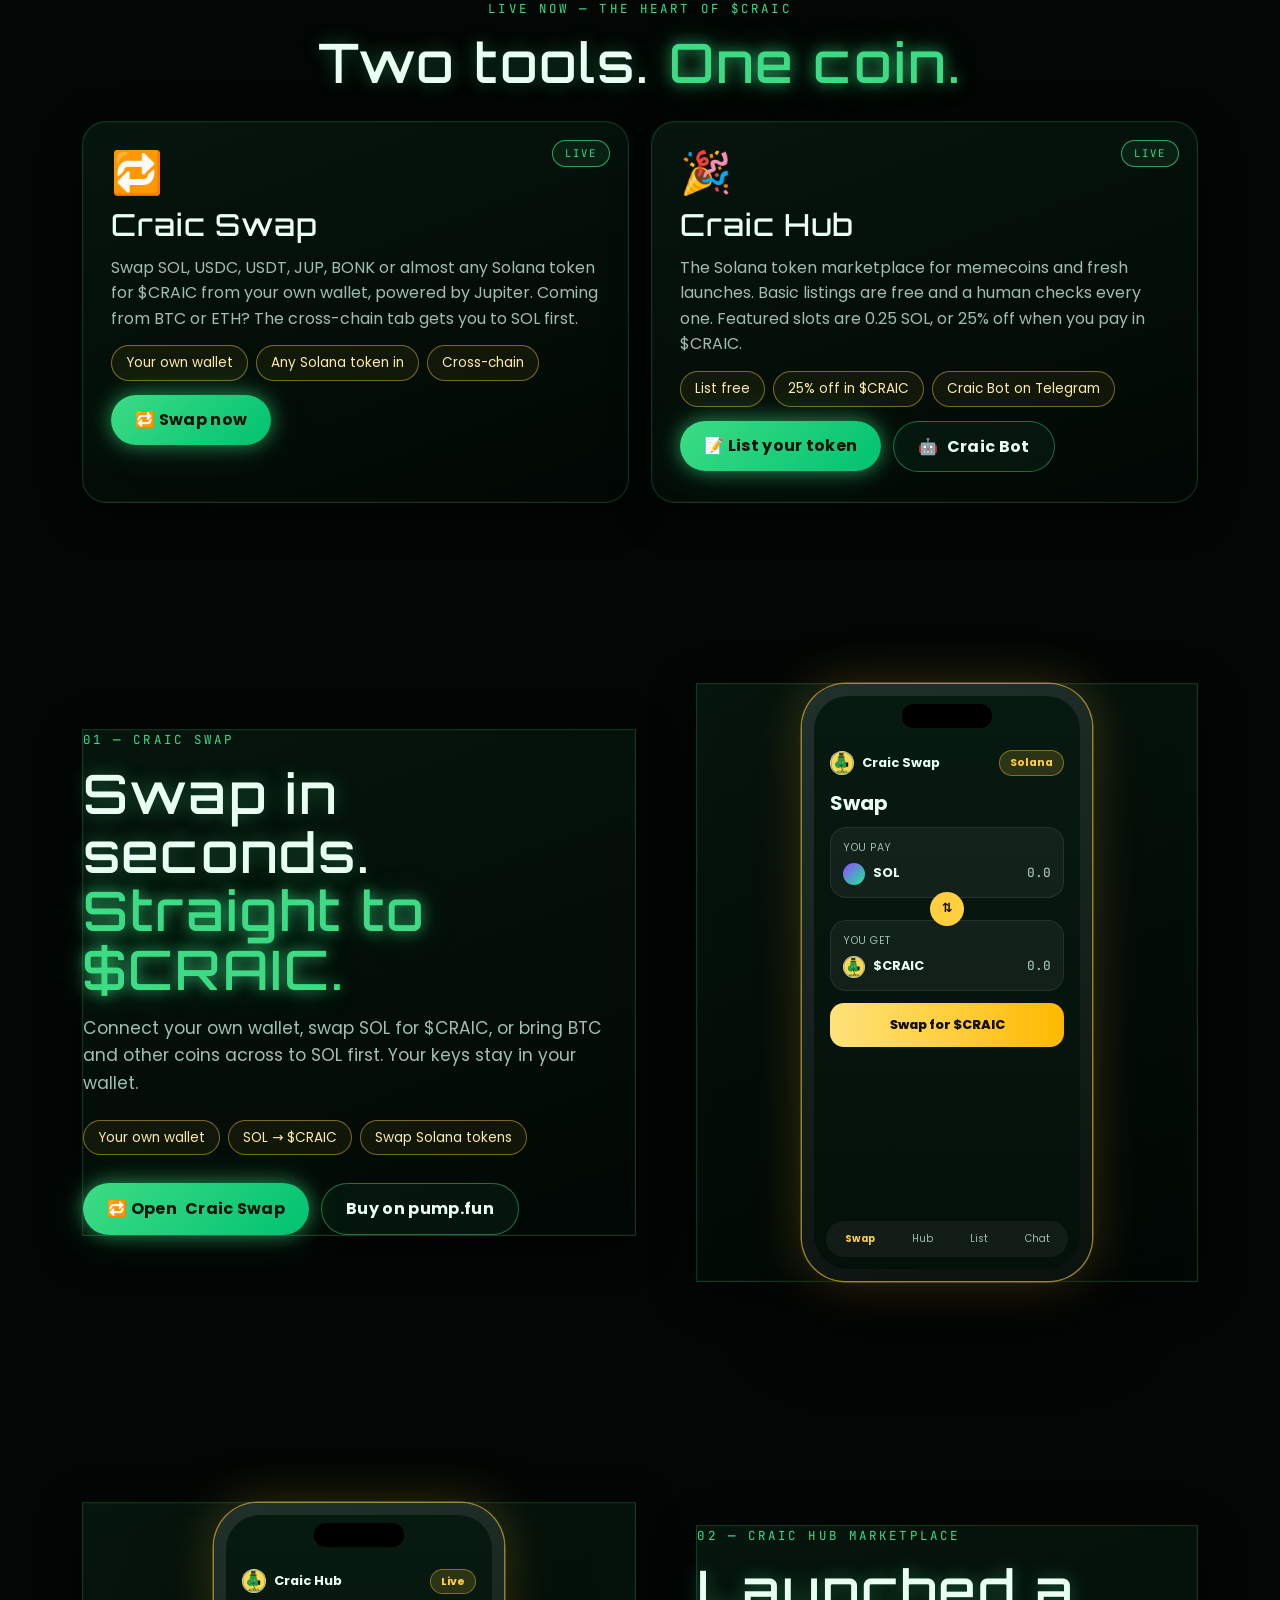
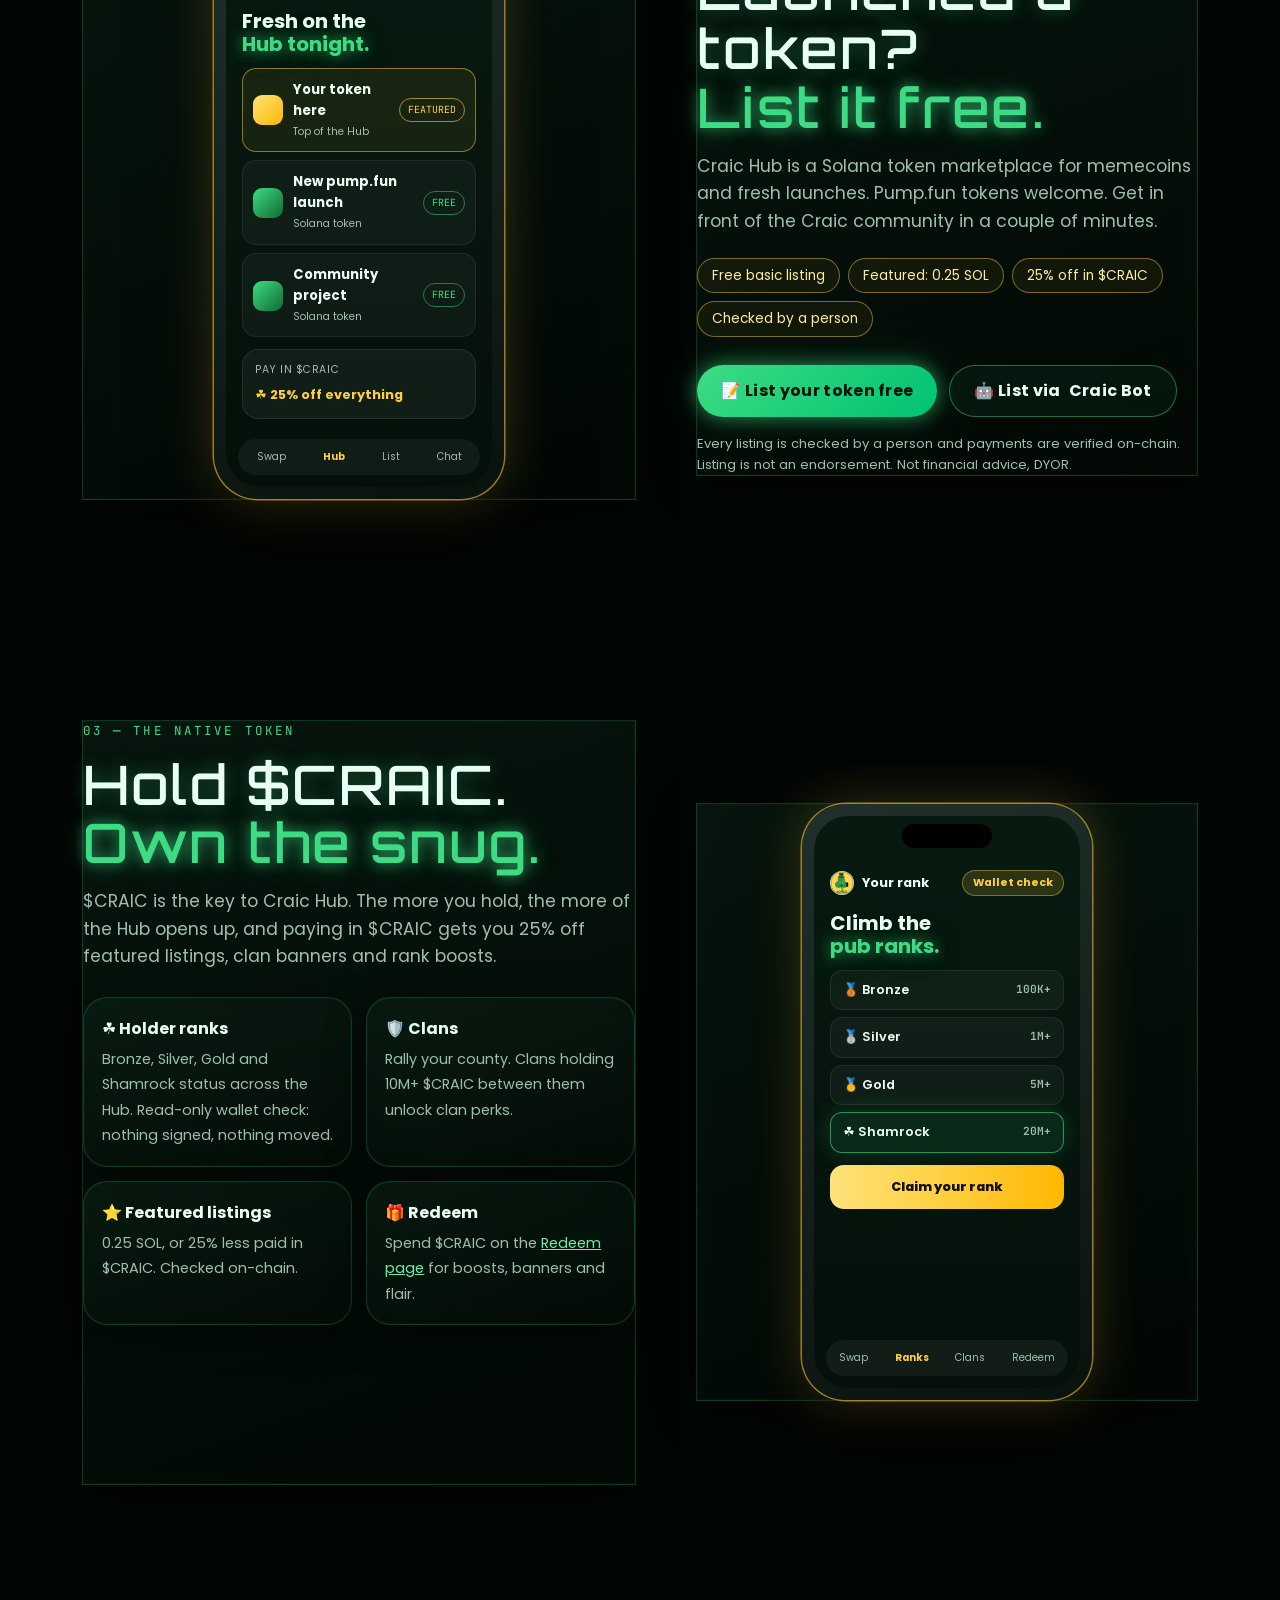
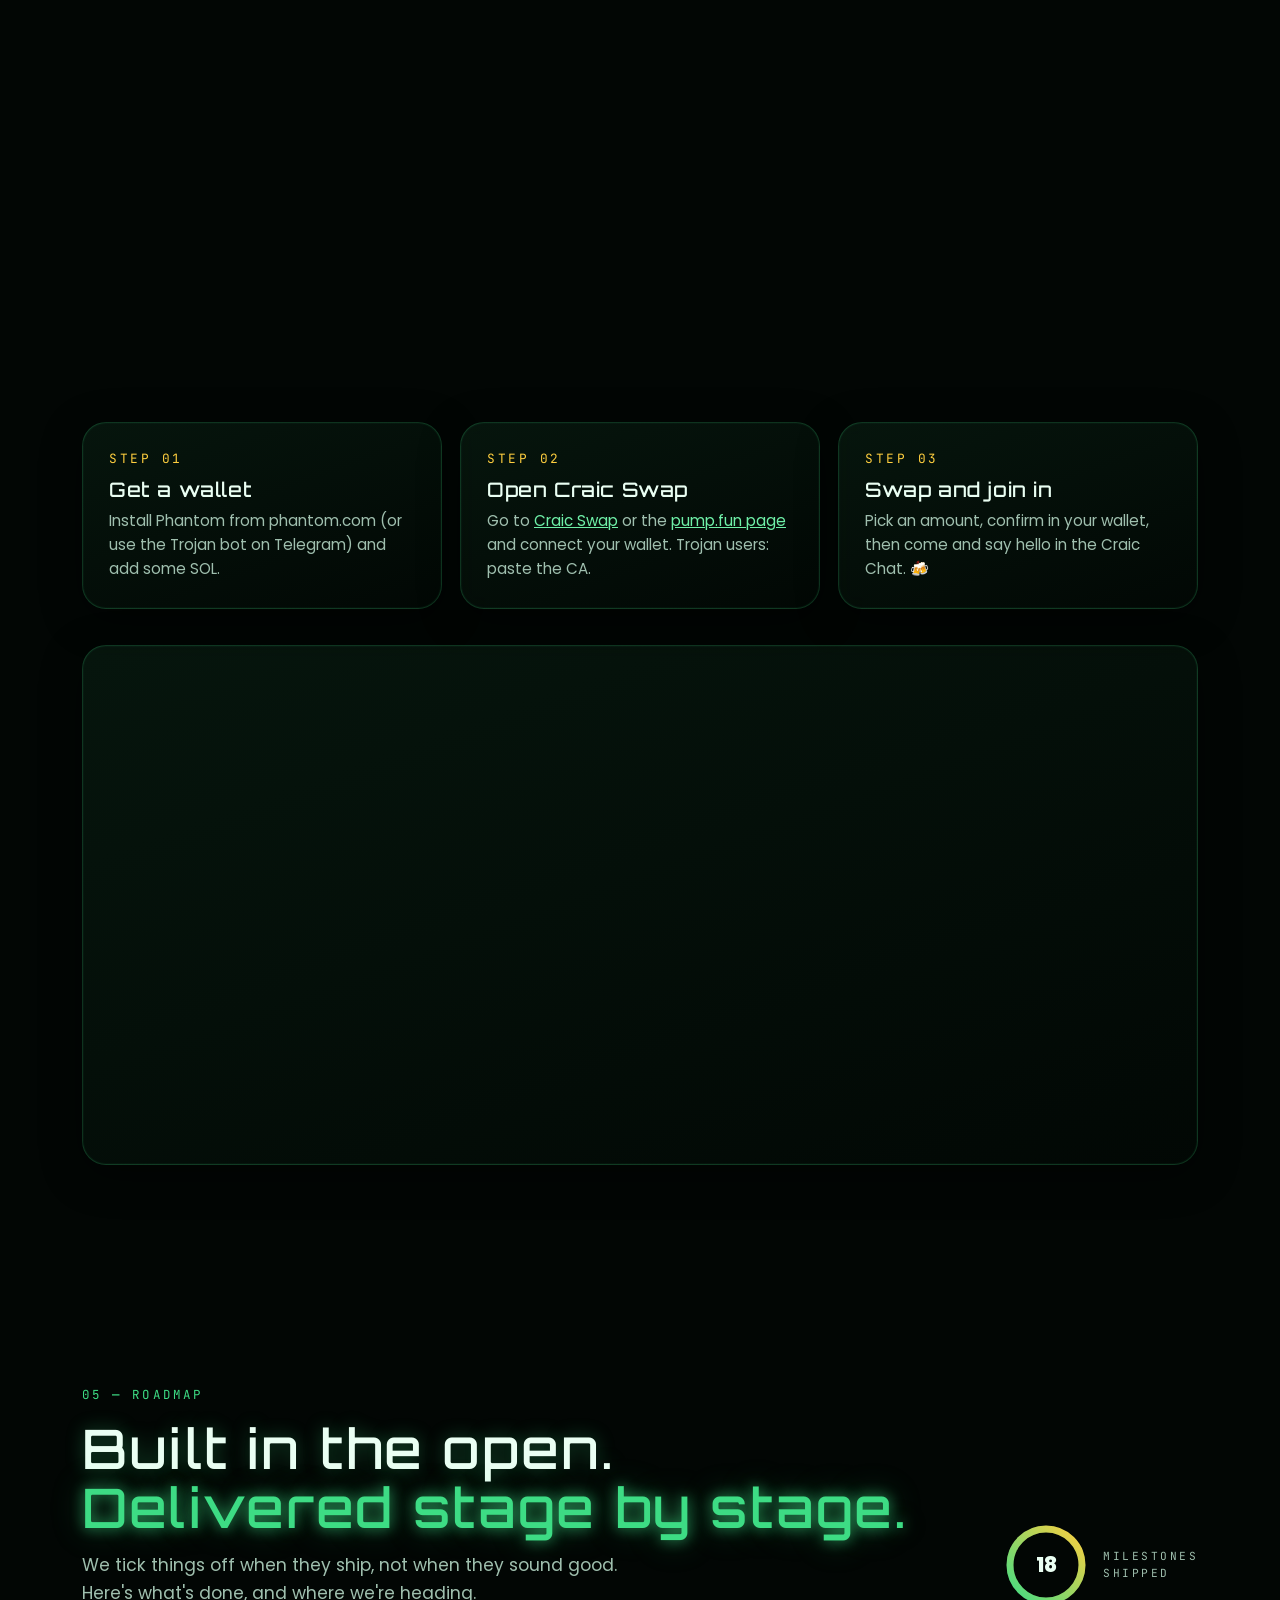
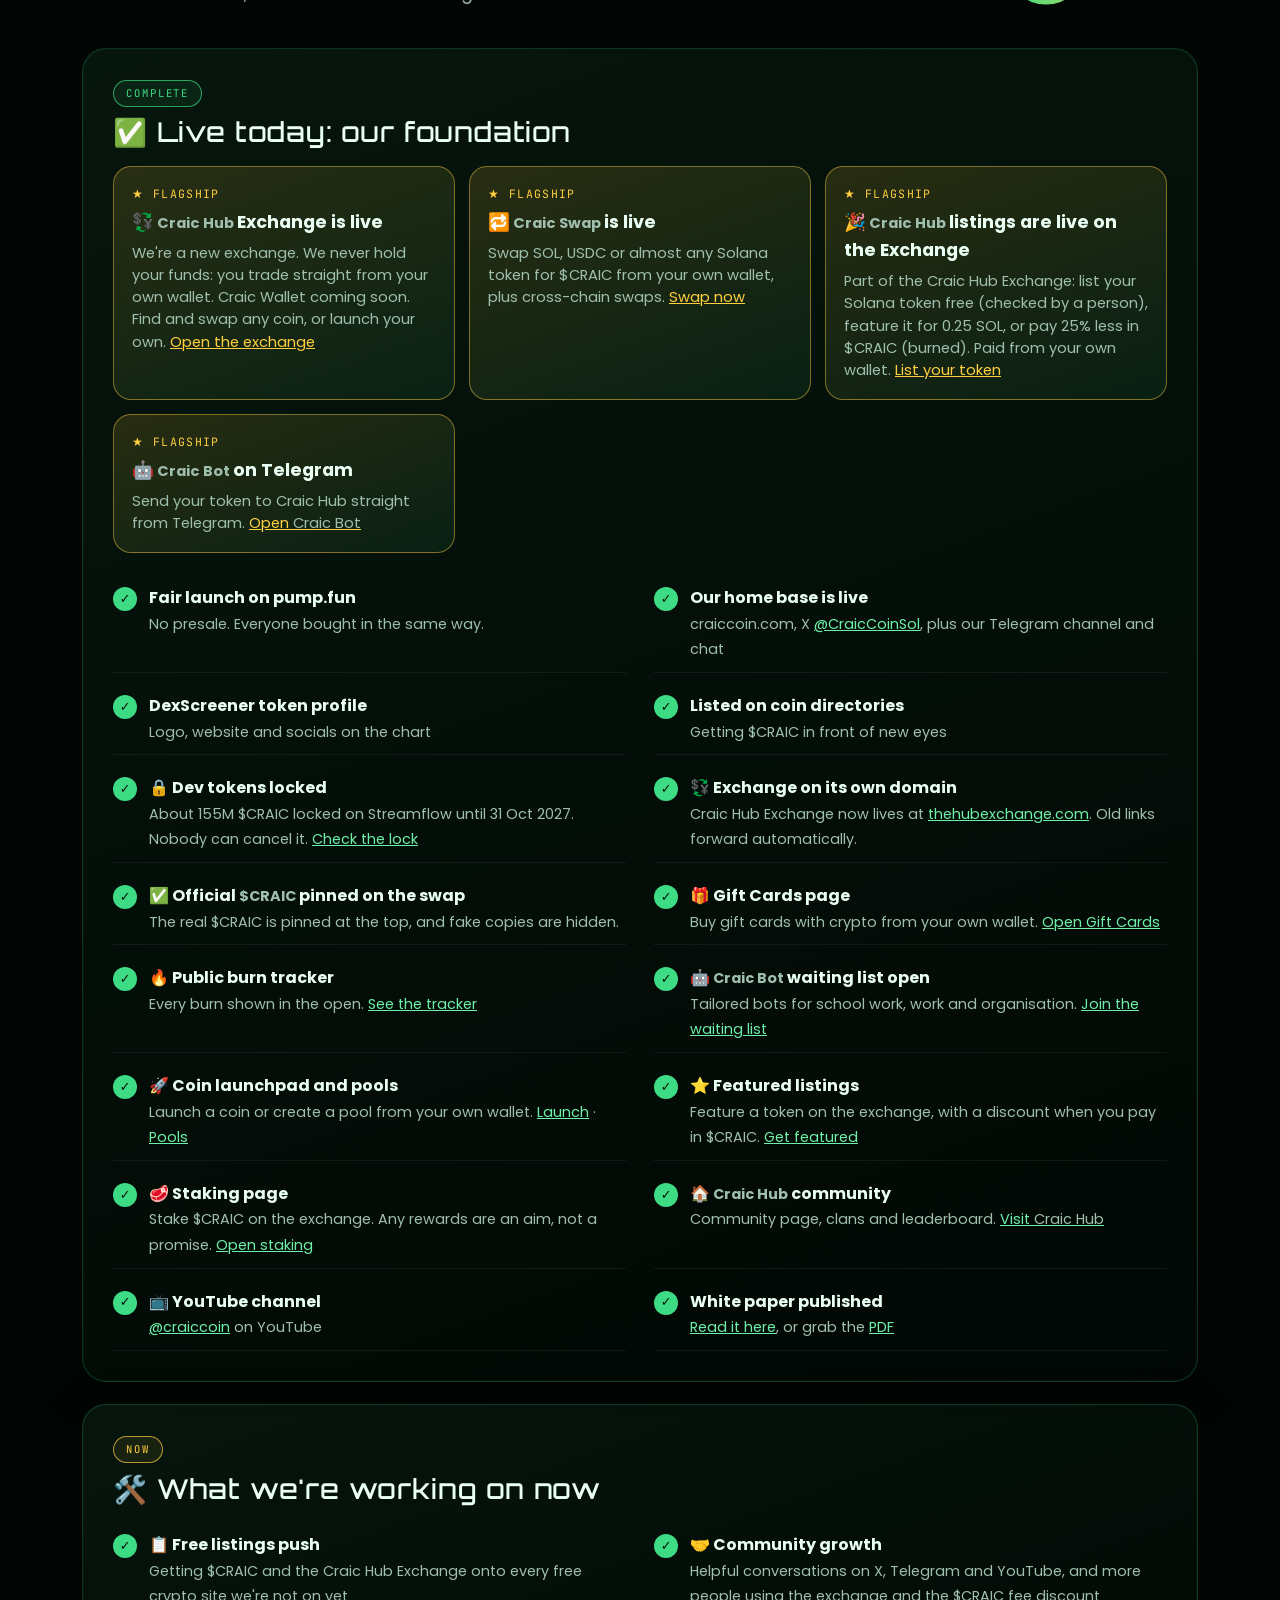
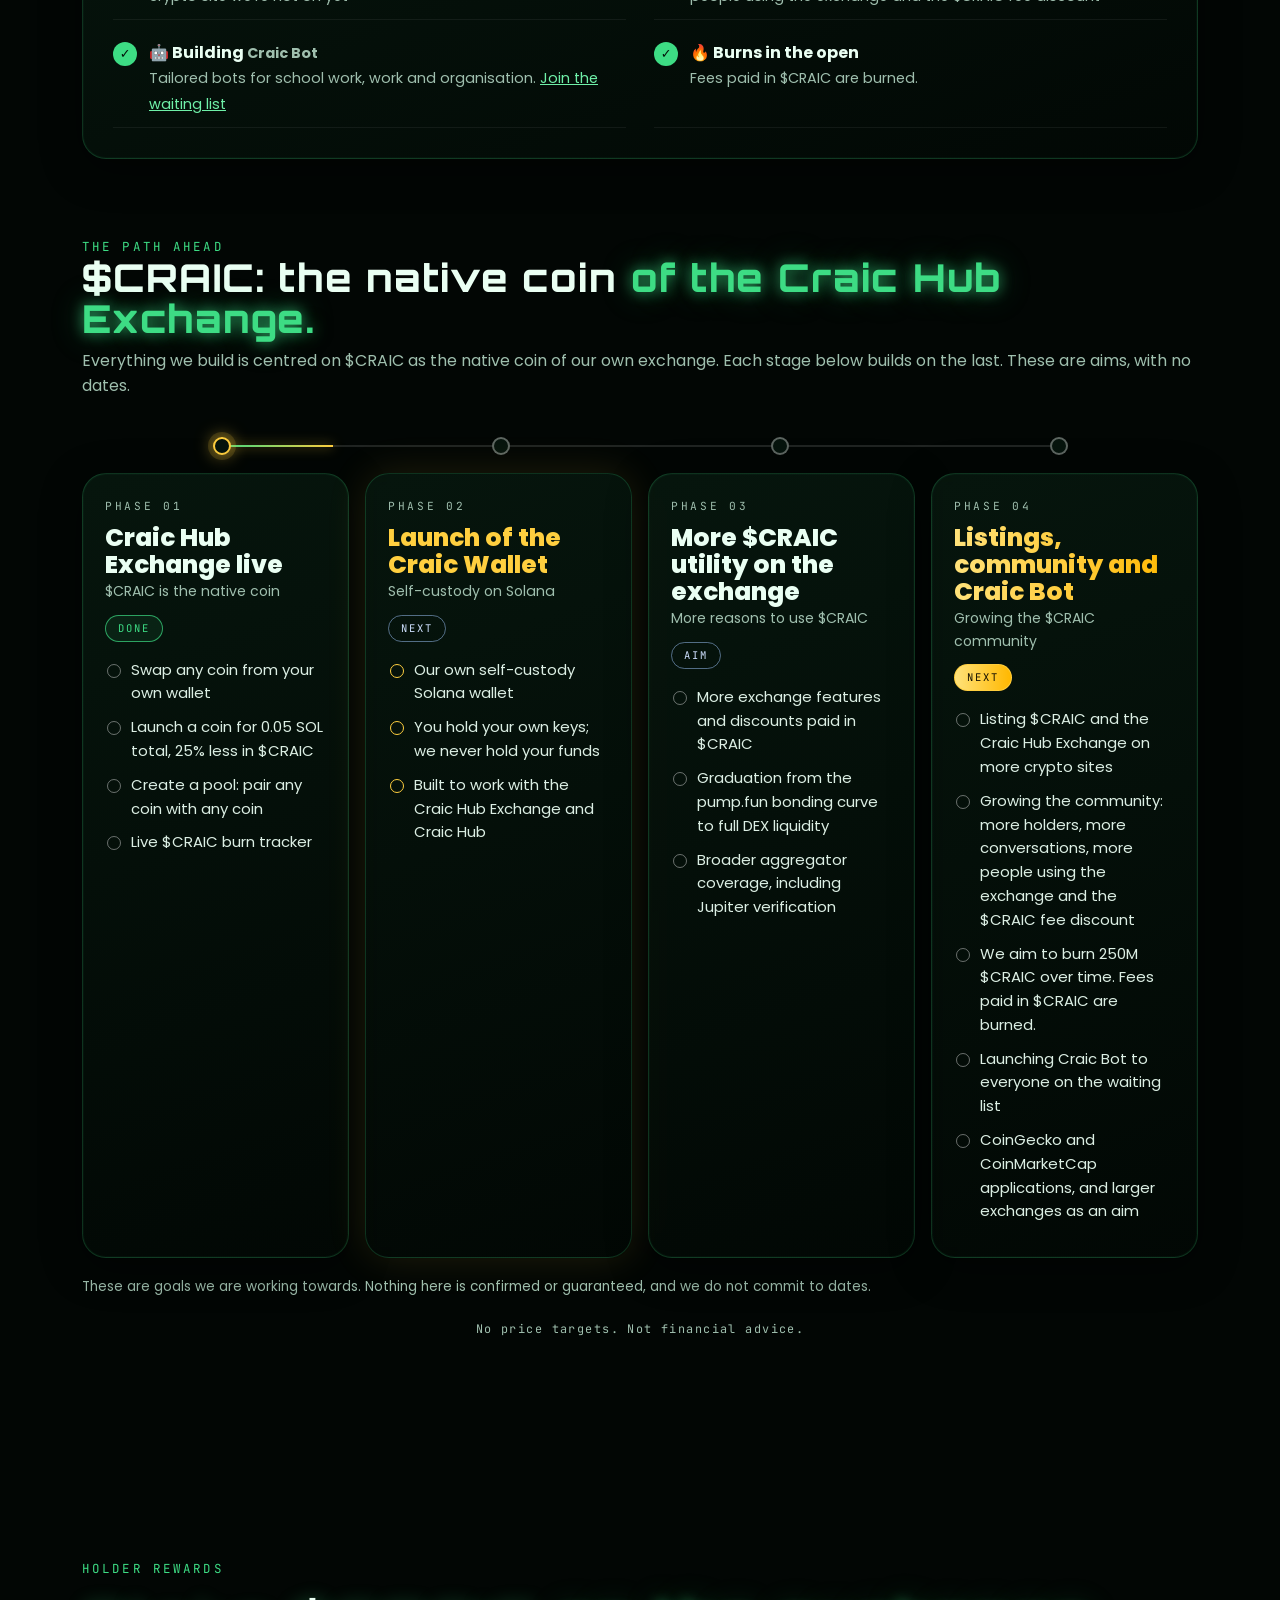
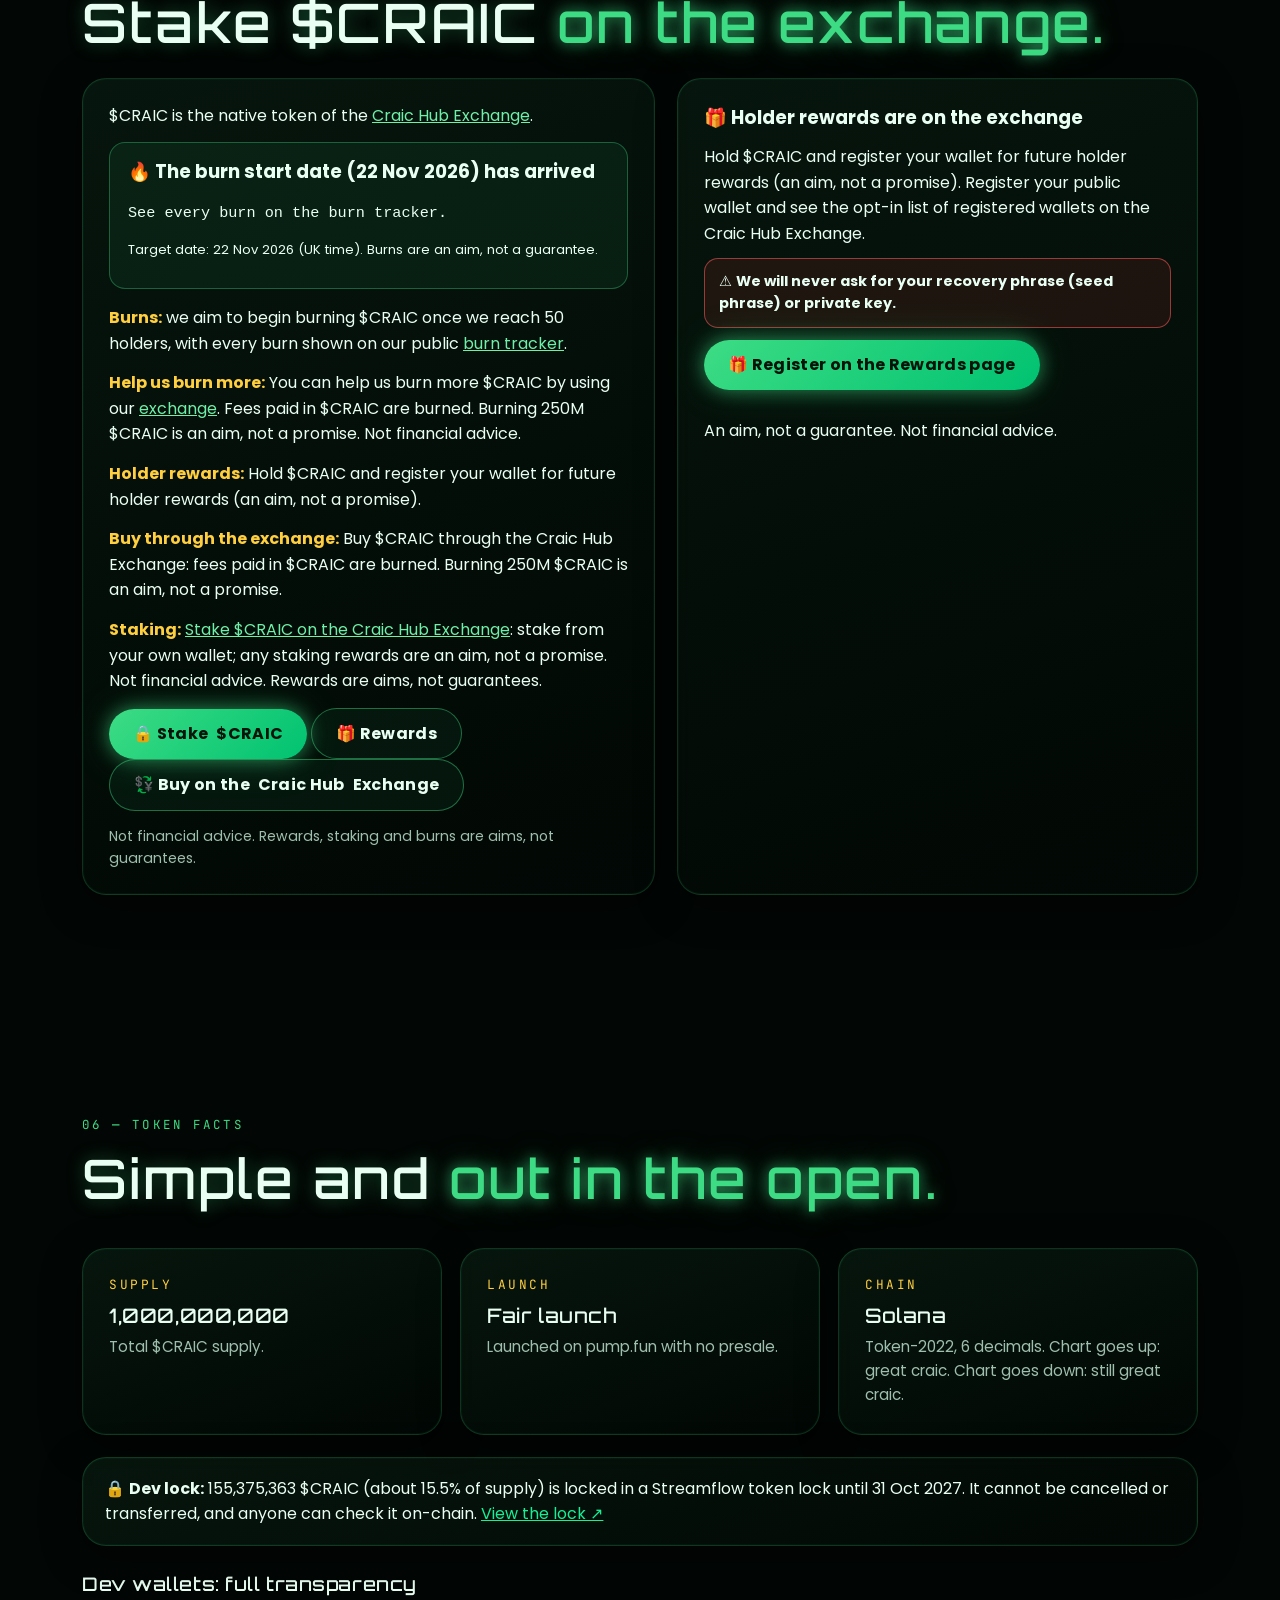
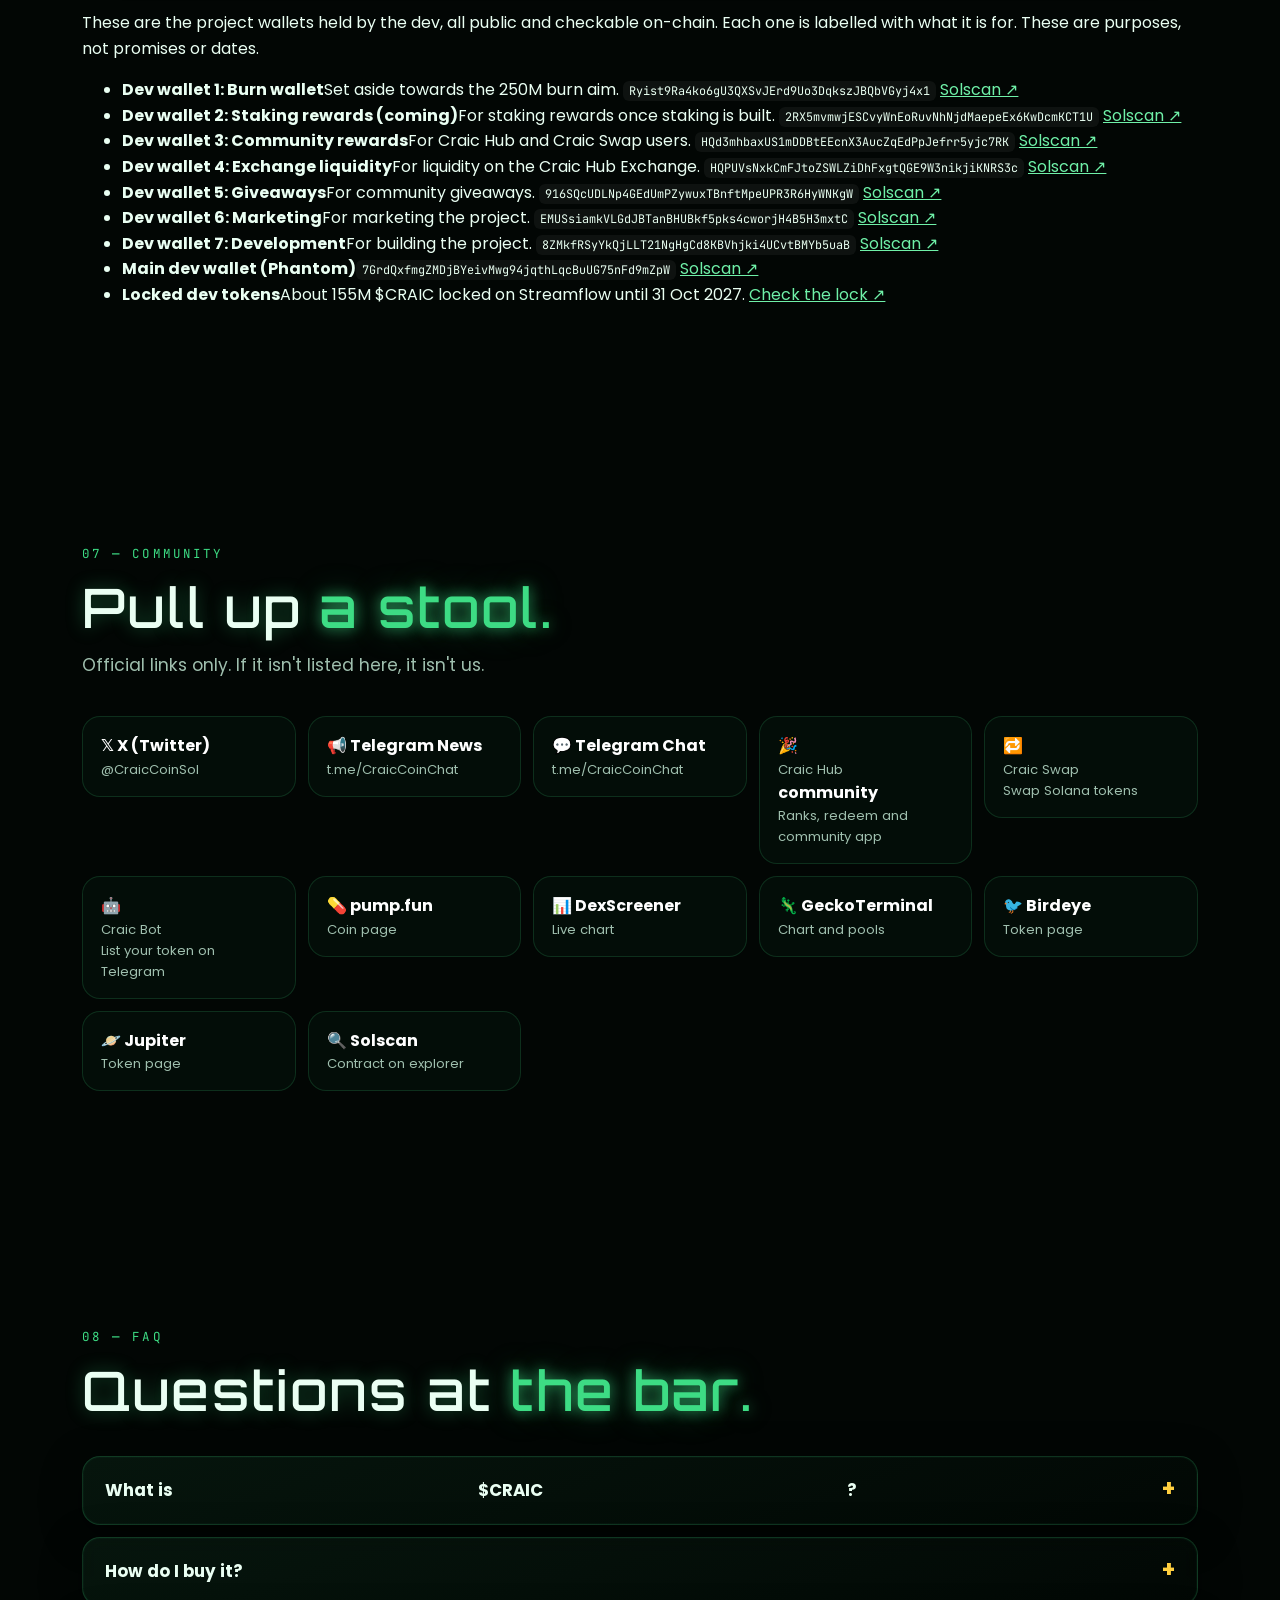
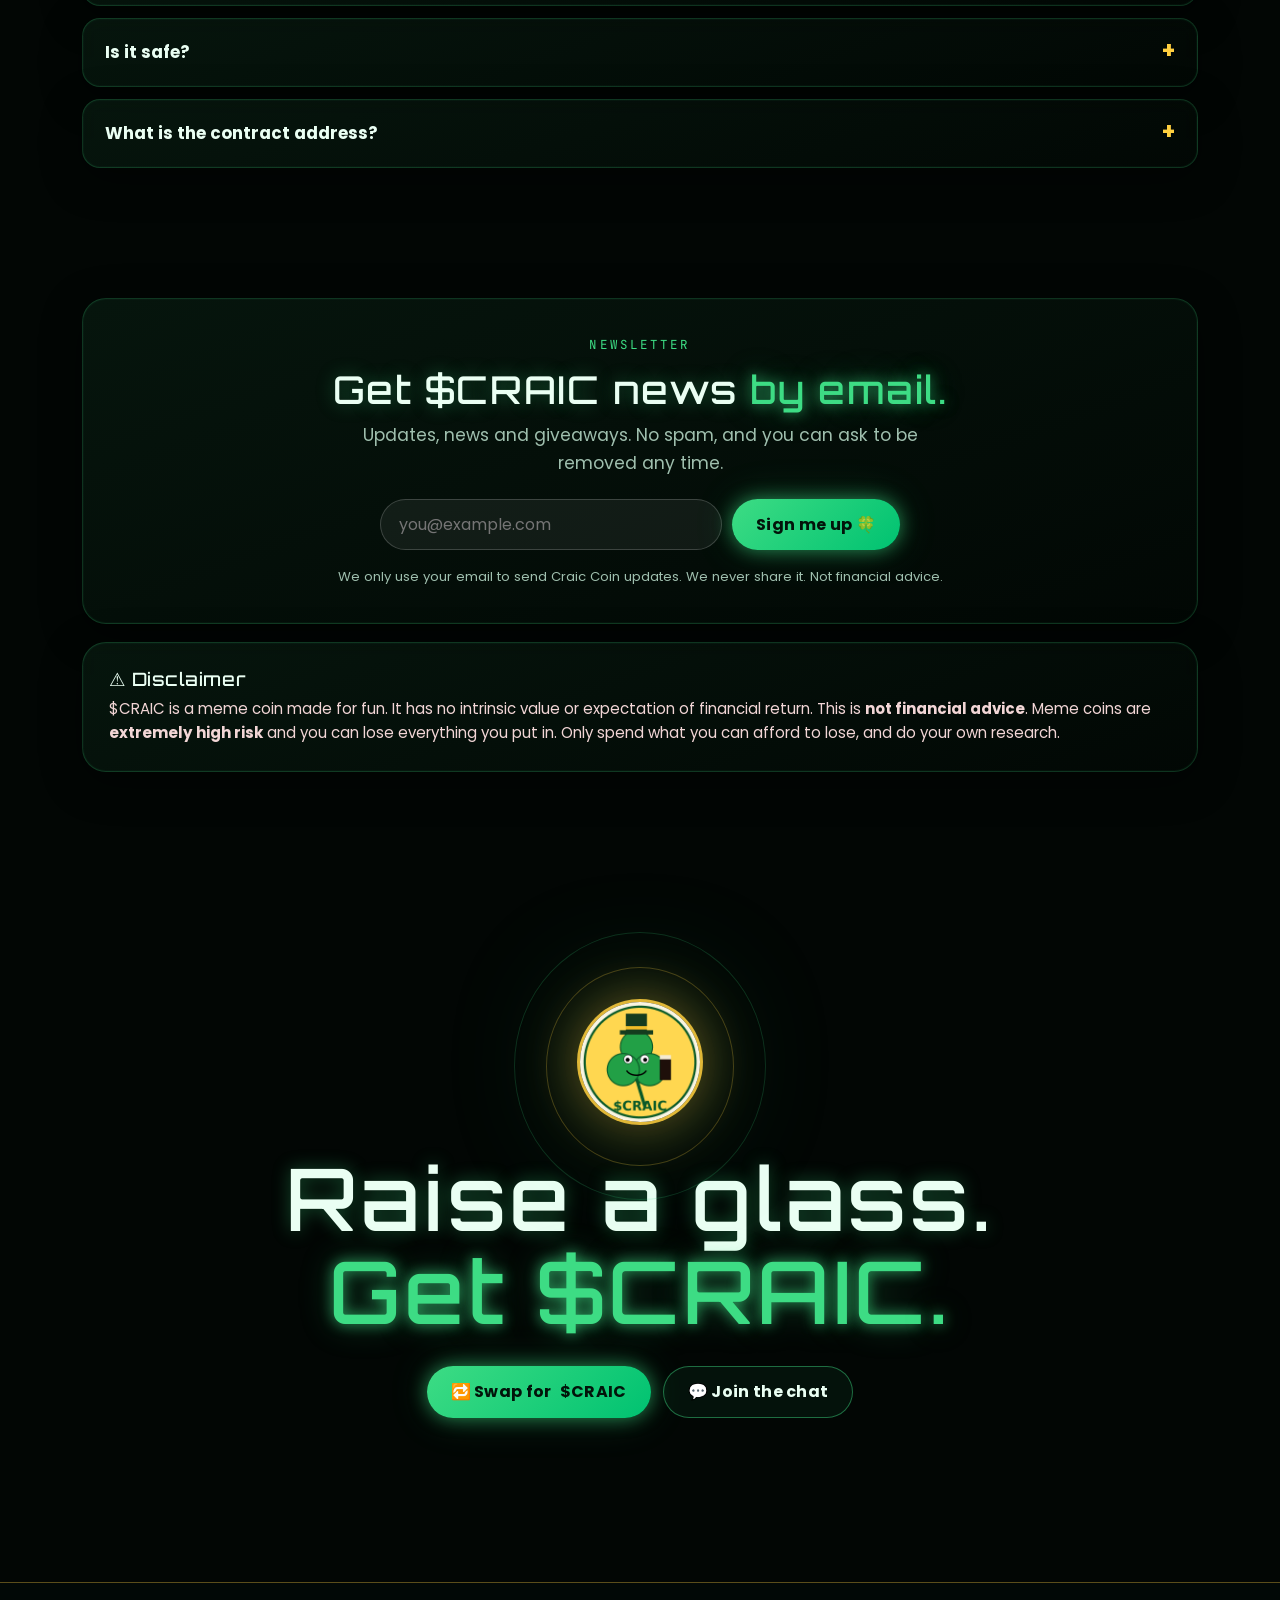
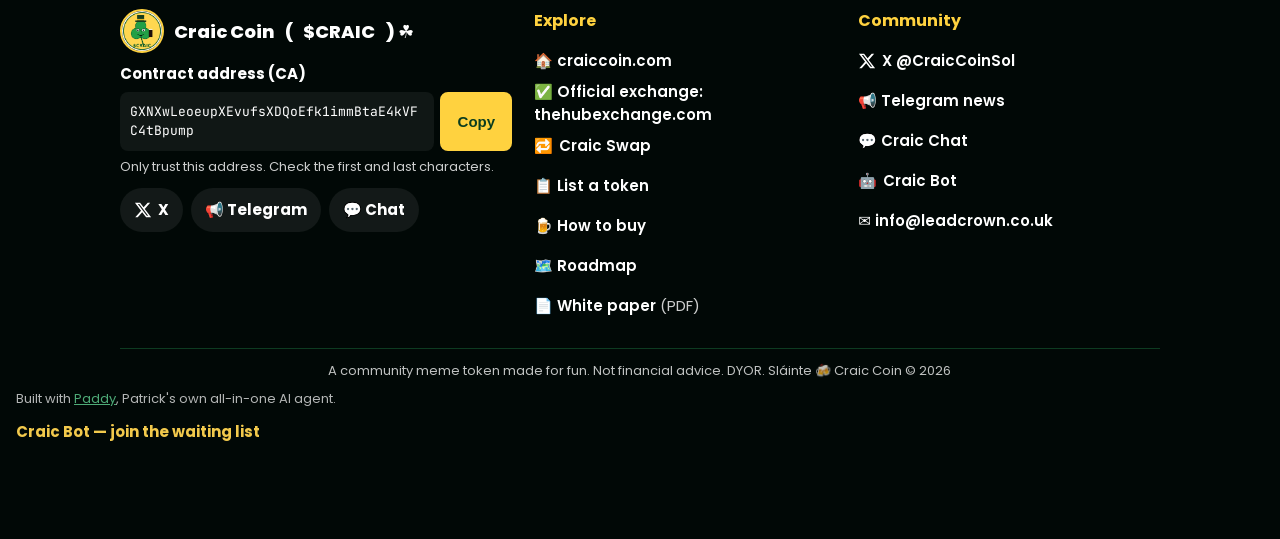
==== commit 8971a3e1: "Drop 'free' from listings roadmap line" ====
--- a/index.html
+++ b/index.html
@@ -444,7 +444,7 @@
 <div class="ph glass cur rv d2"><span class="pn">PHASE 02</span><h4>Launch of the Craic Wallet</h4><p class="pt">Self-custody on Solana</p><span class="badge goal">Next</span><ul><li>Our own self-custody Solana wallet</li><li>You hold your own keys; we never hold your funds</li><li>Built to work with the Craic Hub Exchange and Craic Hub</li></ul></div>
 <div class="ph glass rv d3"><span class="pn">PHASE 03</span><h4>More $CRAIC utility on the exchange</h4><p class="pt">More reasons to use $CRAIC</p><span class="badge goal">Aim</span><ul><li>More exchange features and discounts paid in $CRAIC</li><li>Graduation from the pump.fun bonding curve to full DEX liquidity</li><li>Broader aggregator coverage, including Jupiter verification</li></ul></div>
 
-<div class="ph glass big rv d4"><span class="pn">PHASE 04</span><h4>Listings, community and Craic Bot</h4><p class="pt">Growing the $CRAIC community</p><span class="badge end">Next</span><ul><li>Listing $CRAIC and the Craic Hub Exchange on more free crypto sites</li><li>Growing the community: more holders, more conversations, more people using the exchange and the $CRAIC fee discount</li><li>We aim to burn 250M $CRAIC over time. Fees paid in $CRAIC are burned.</li><li>Launching Craic Bot to everyone on the waiting list</li><li>CoinGecko and CoinMarketCap applications, and larger exchanges as an aim</li></ul></div>
+<div class="ph glass big rv d4"><span class="pn">PHASE 04</span><h4>Listings, community and Craic Bot</h4><p class="pt">Growing the $CRAIC community</p><span class="badge end">Next</span><ul><li>Listing $CRAIC and the Craic Hub Exchange on more crypto sites</li><li>Growing the community: more holders, more conversations, more people using the exchange and the $CRAIC fee discount</li><li>We aim to burn 250M $CRAIC over time. Fees paid in $CRAIC are burned.</li><li>Launching Craic Bot to everyone on the waiting list</li><li>CoinGecko and CoinMarketCap applications, and larger exchanges as an aim</li></ul></div>
 </div>
 <p class="xnote rv">These are goals we are working towards. Nothing here is confirmed or guaranteed, and we do not commit to dates.</p>
 <p class="nfa rv">No price targets. Not financial advice.</p>
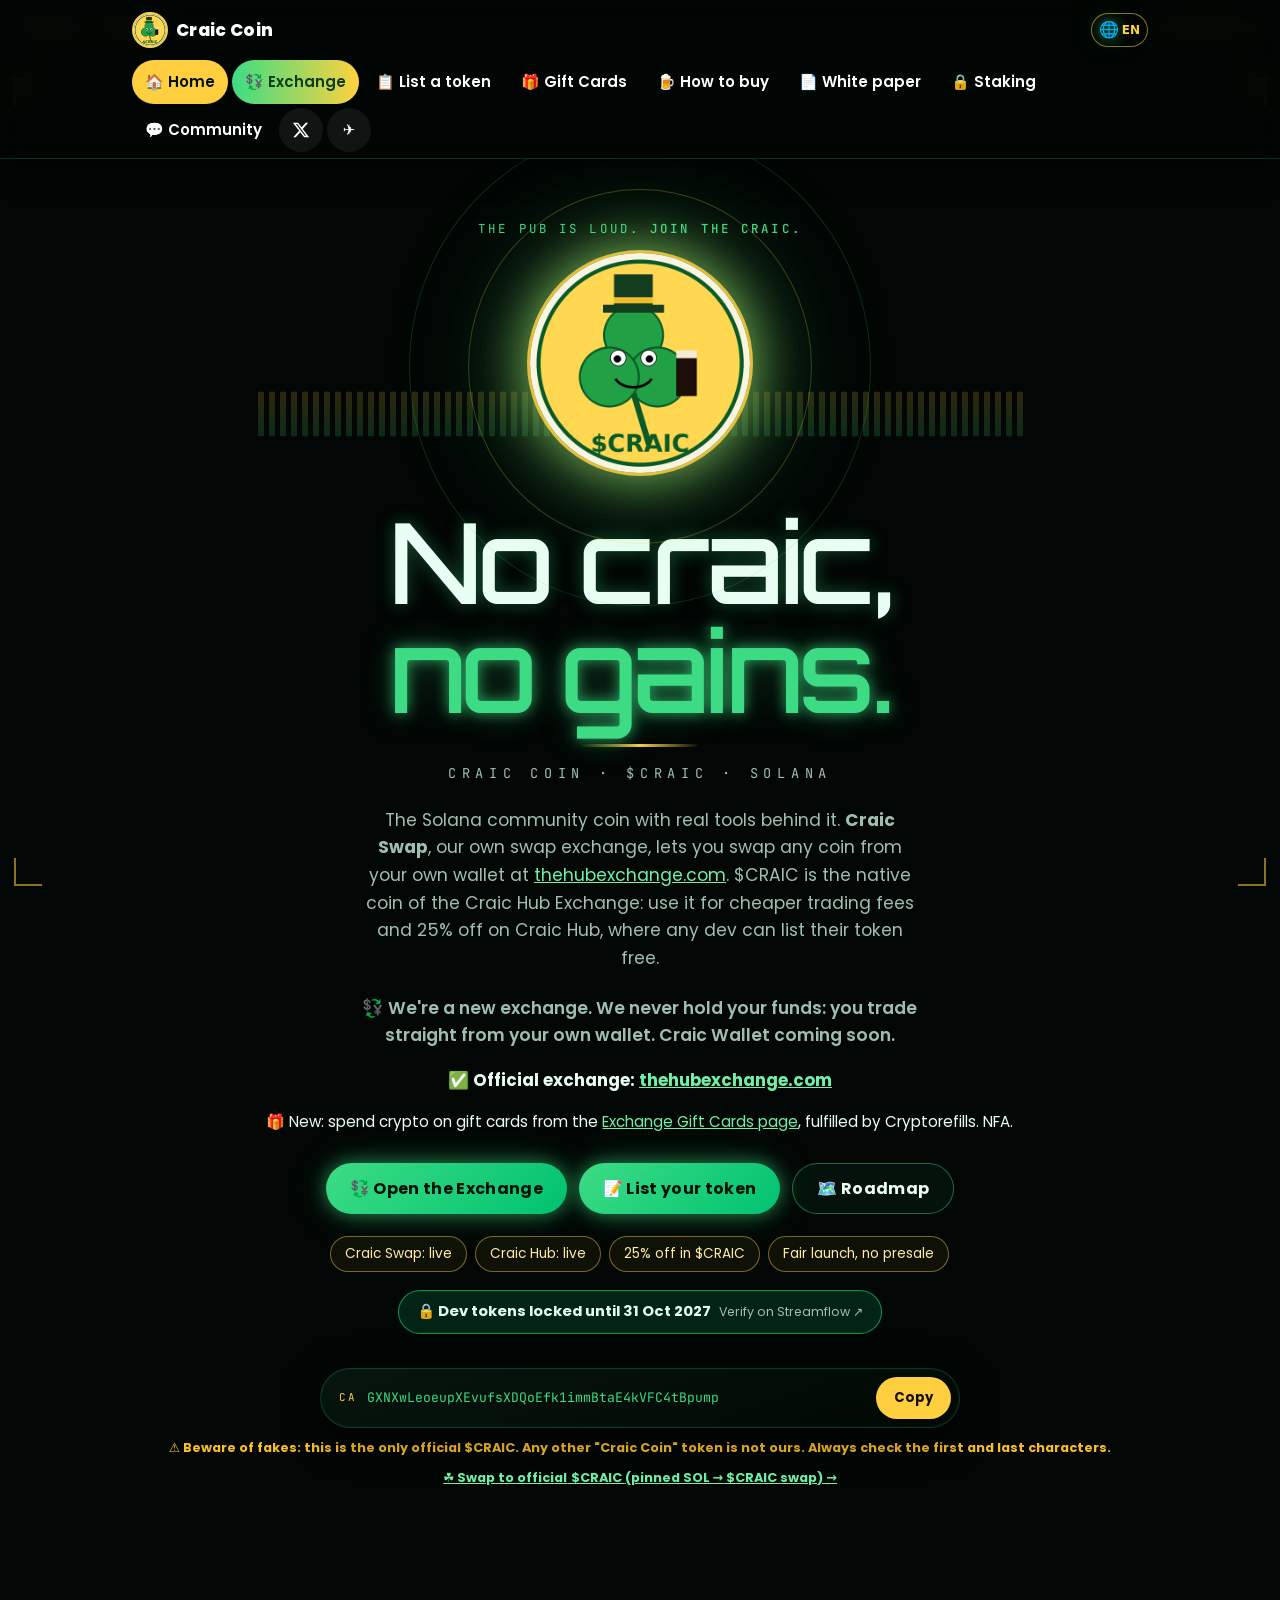
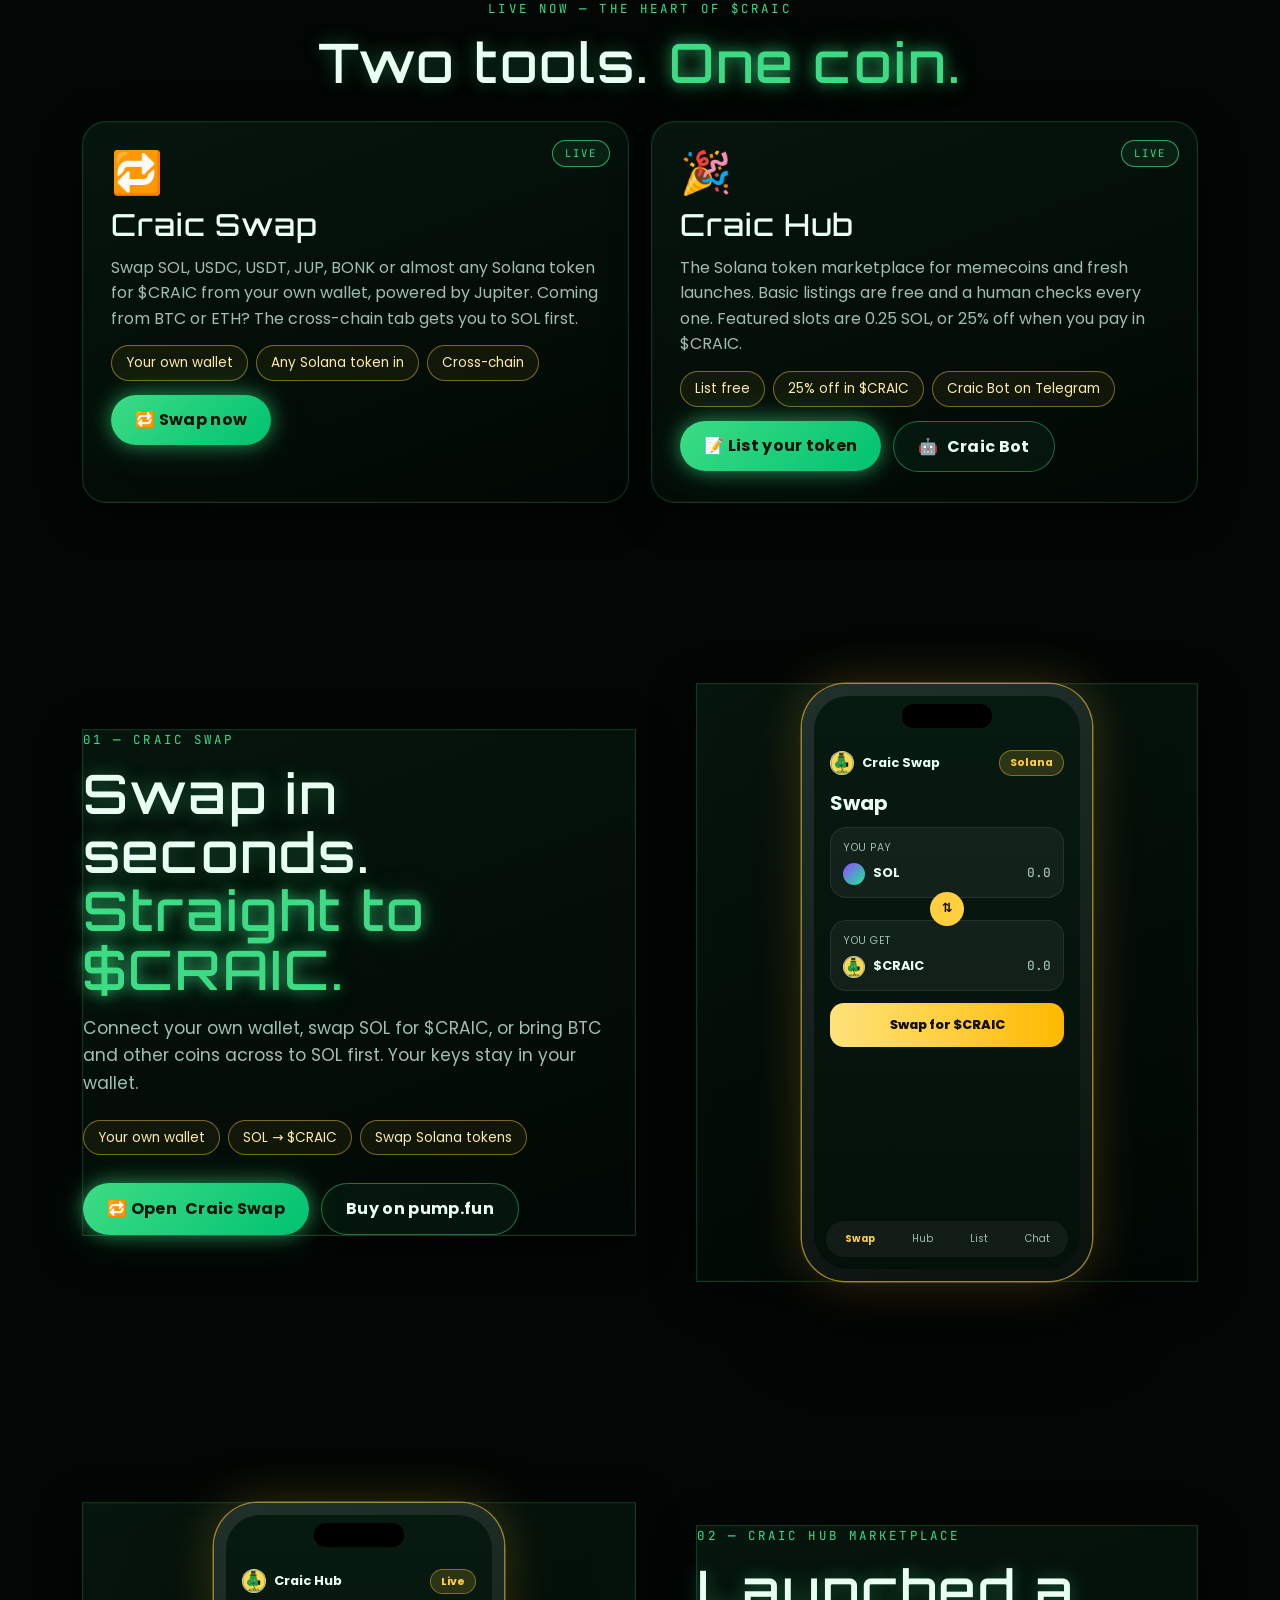
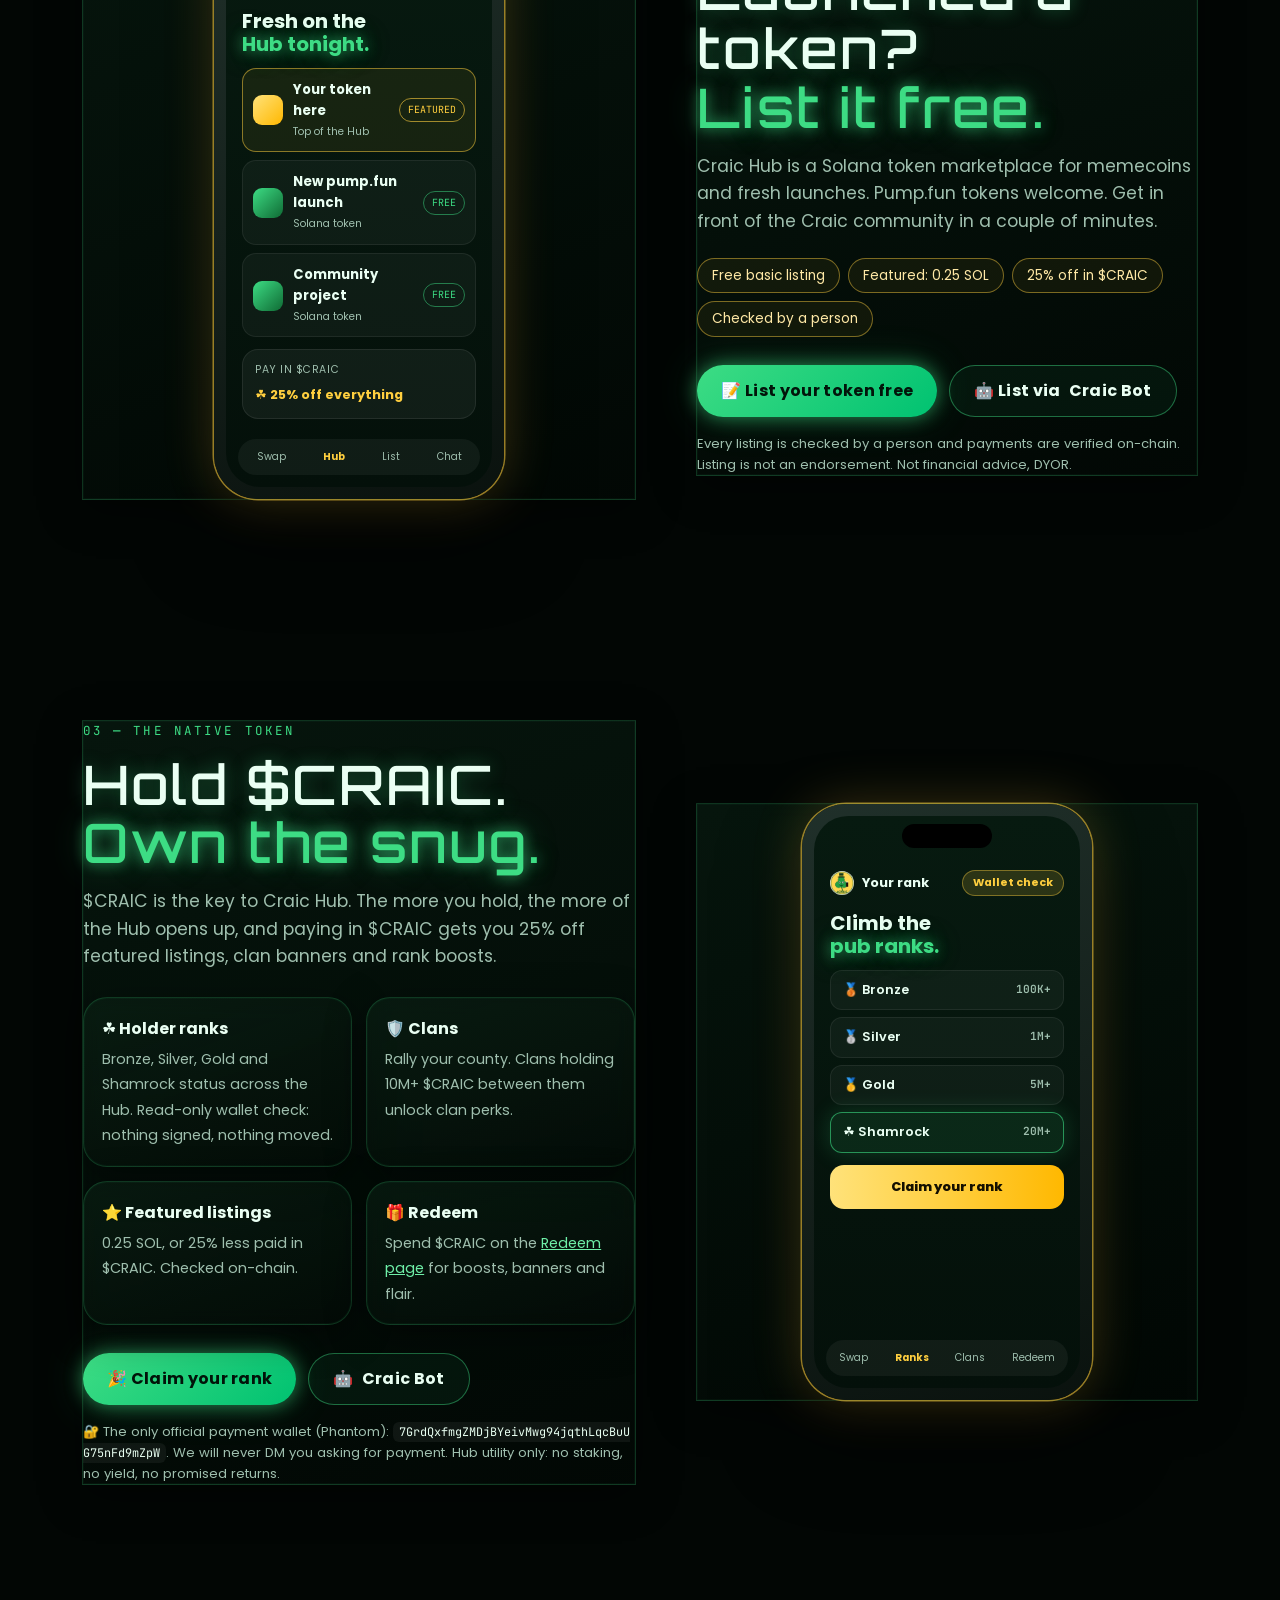
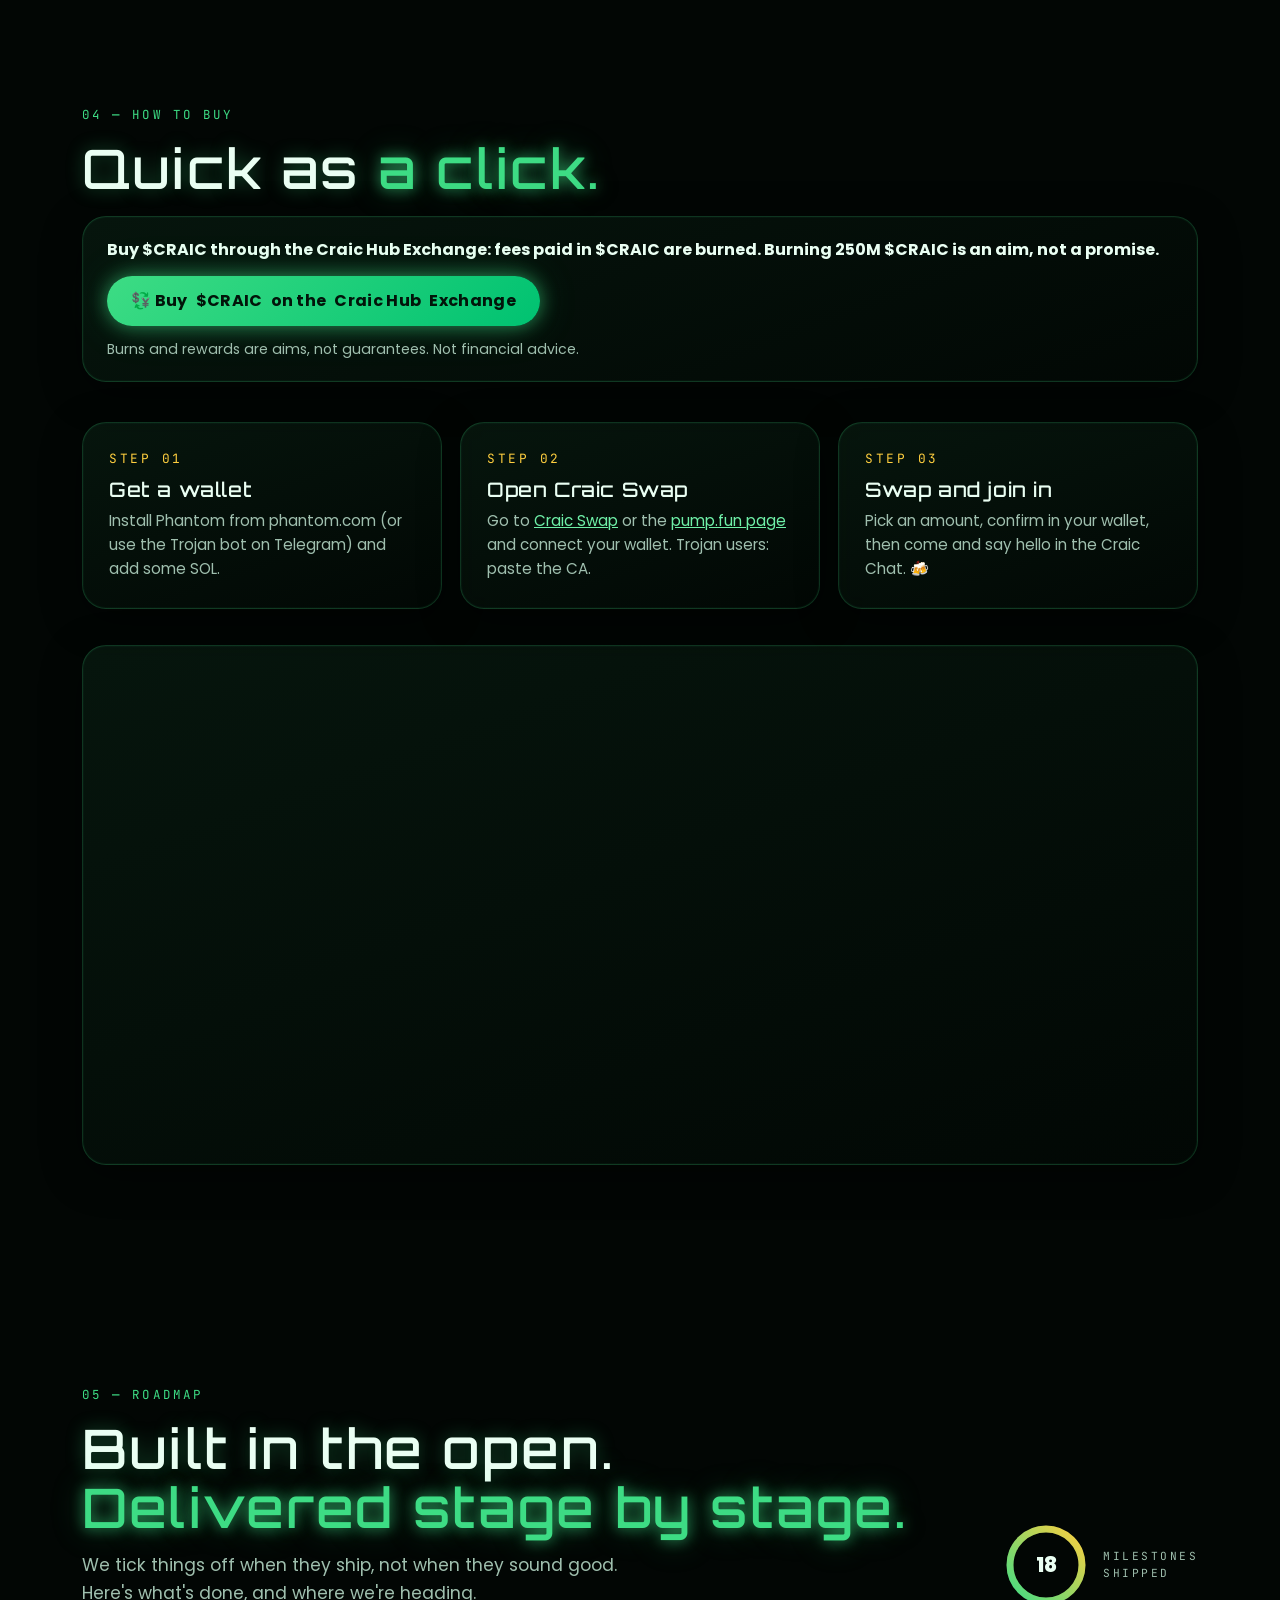
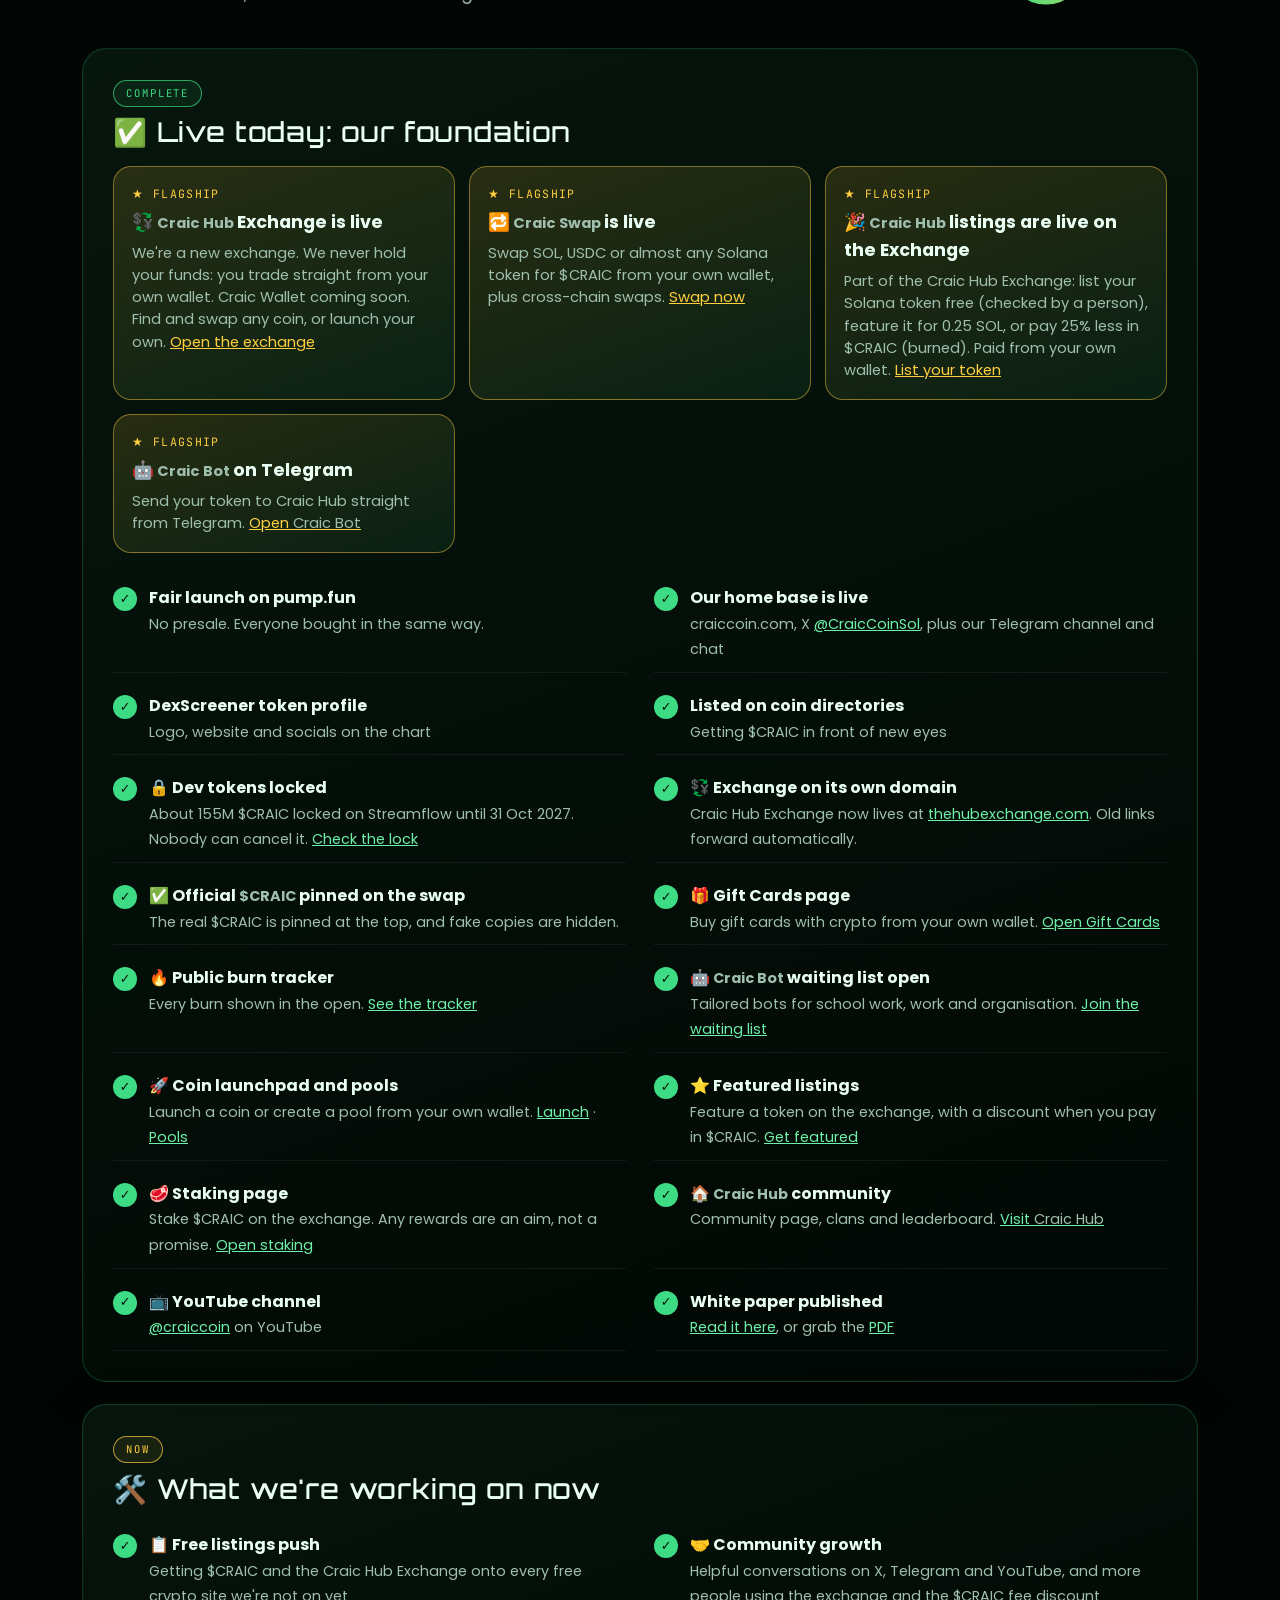
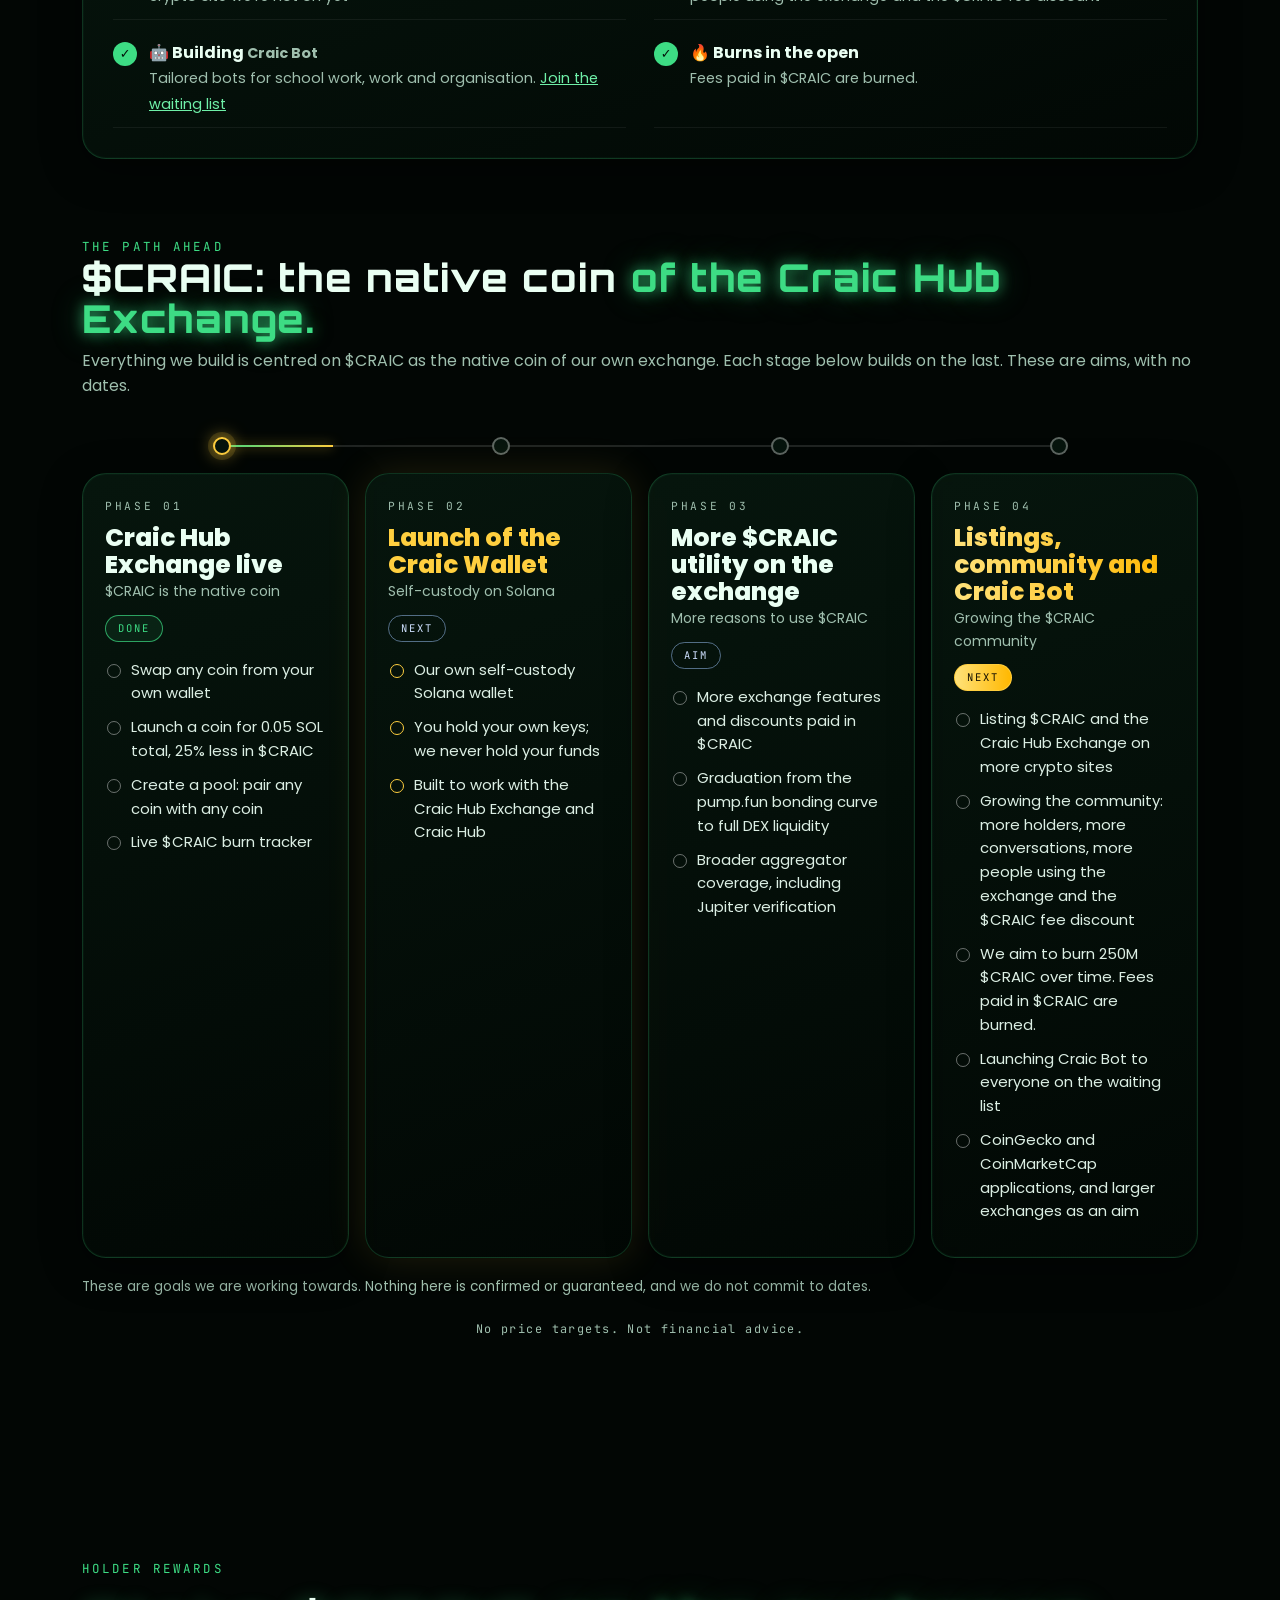
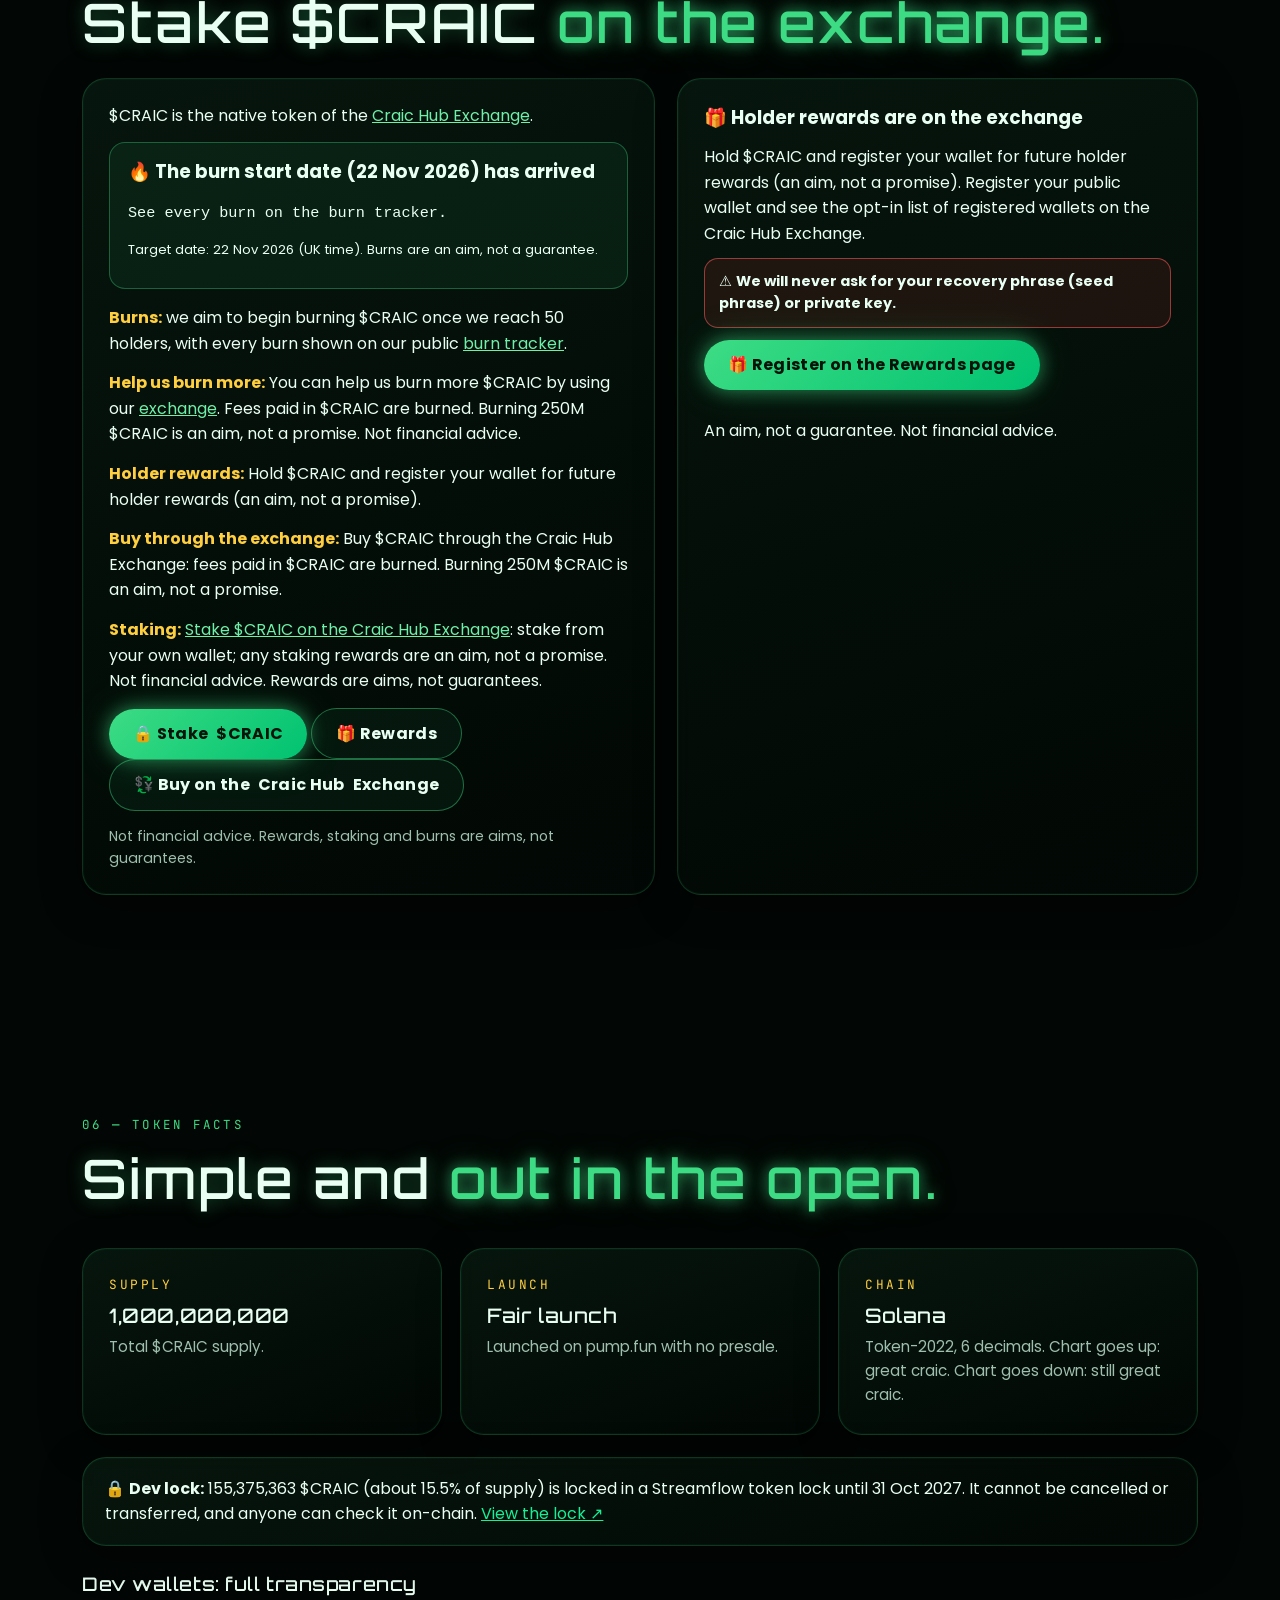
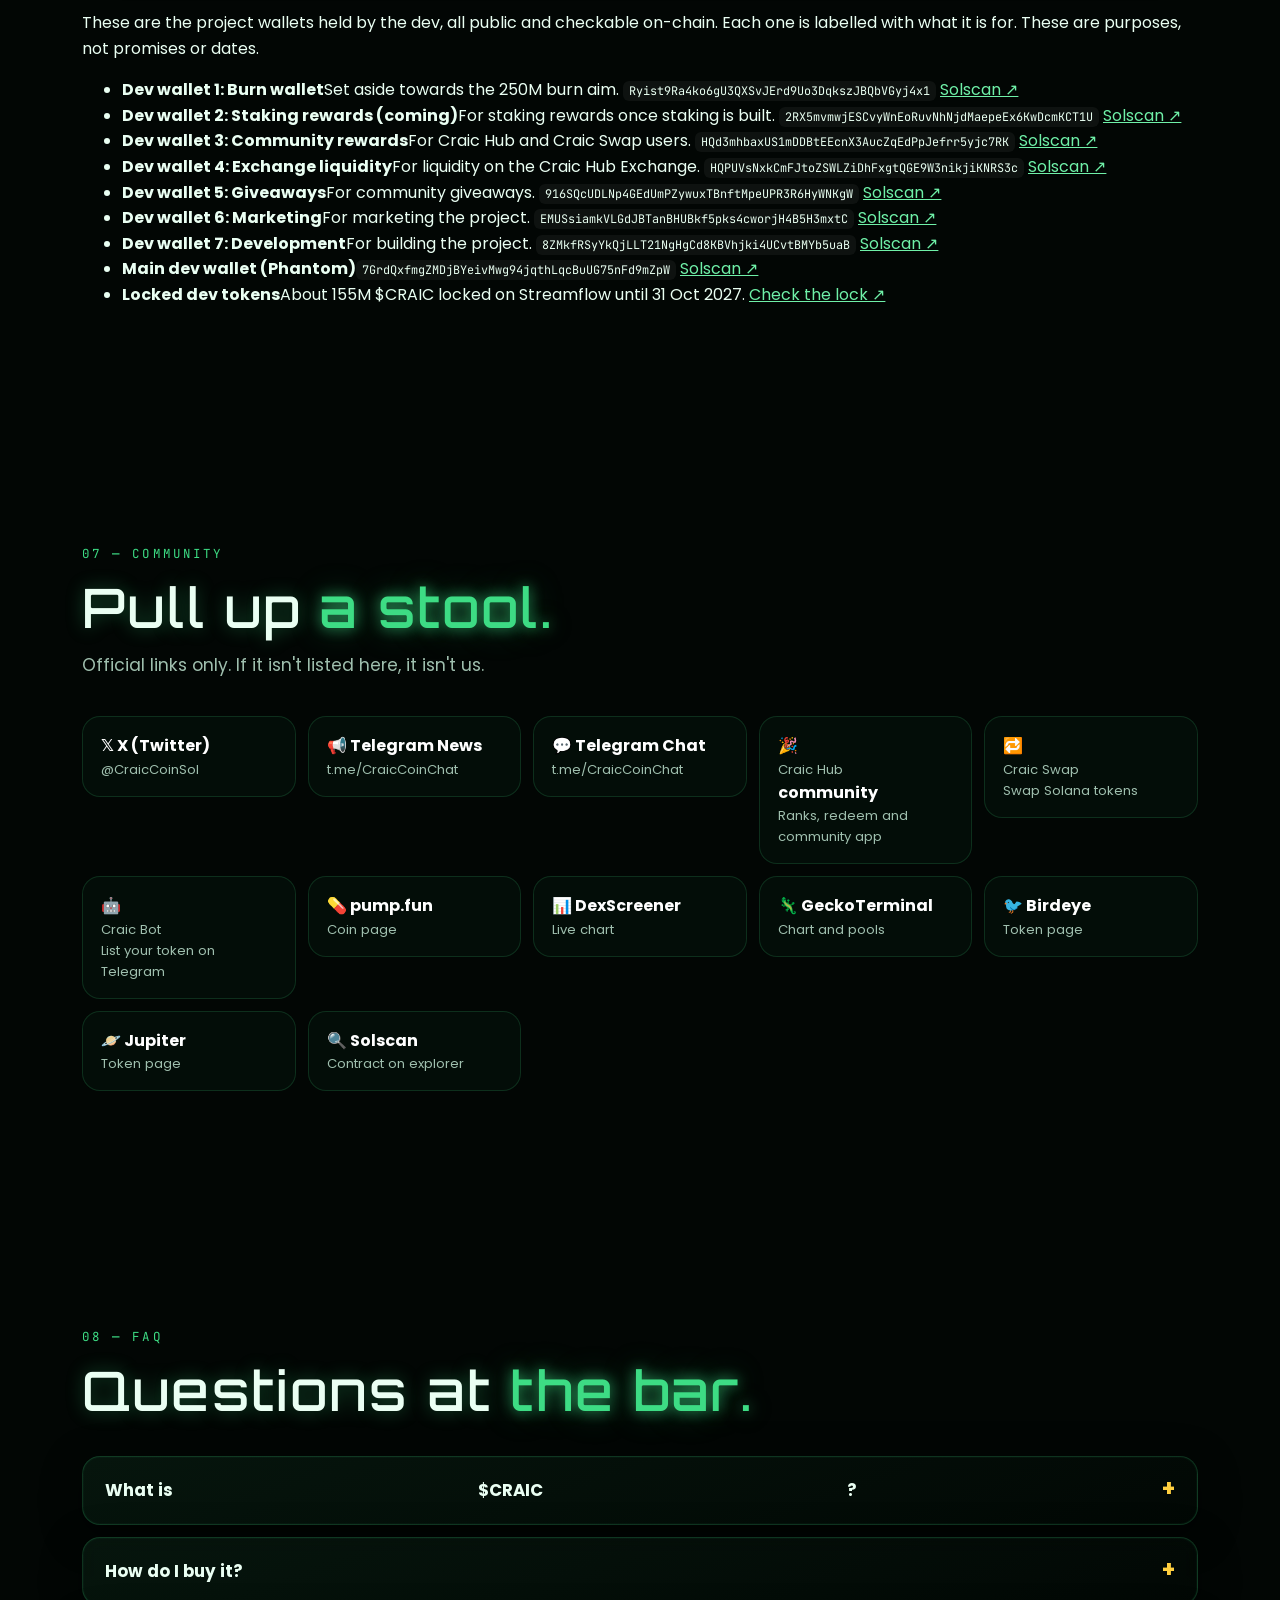
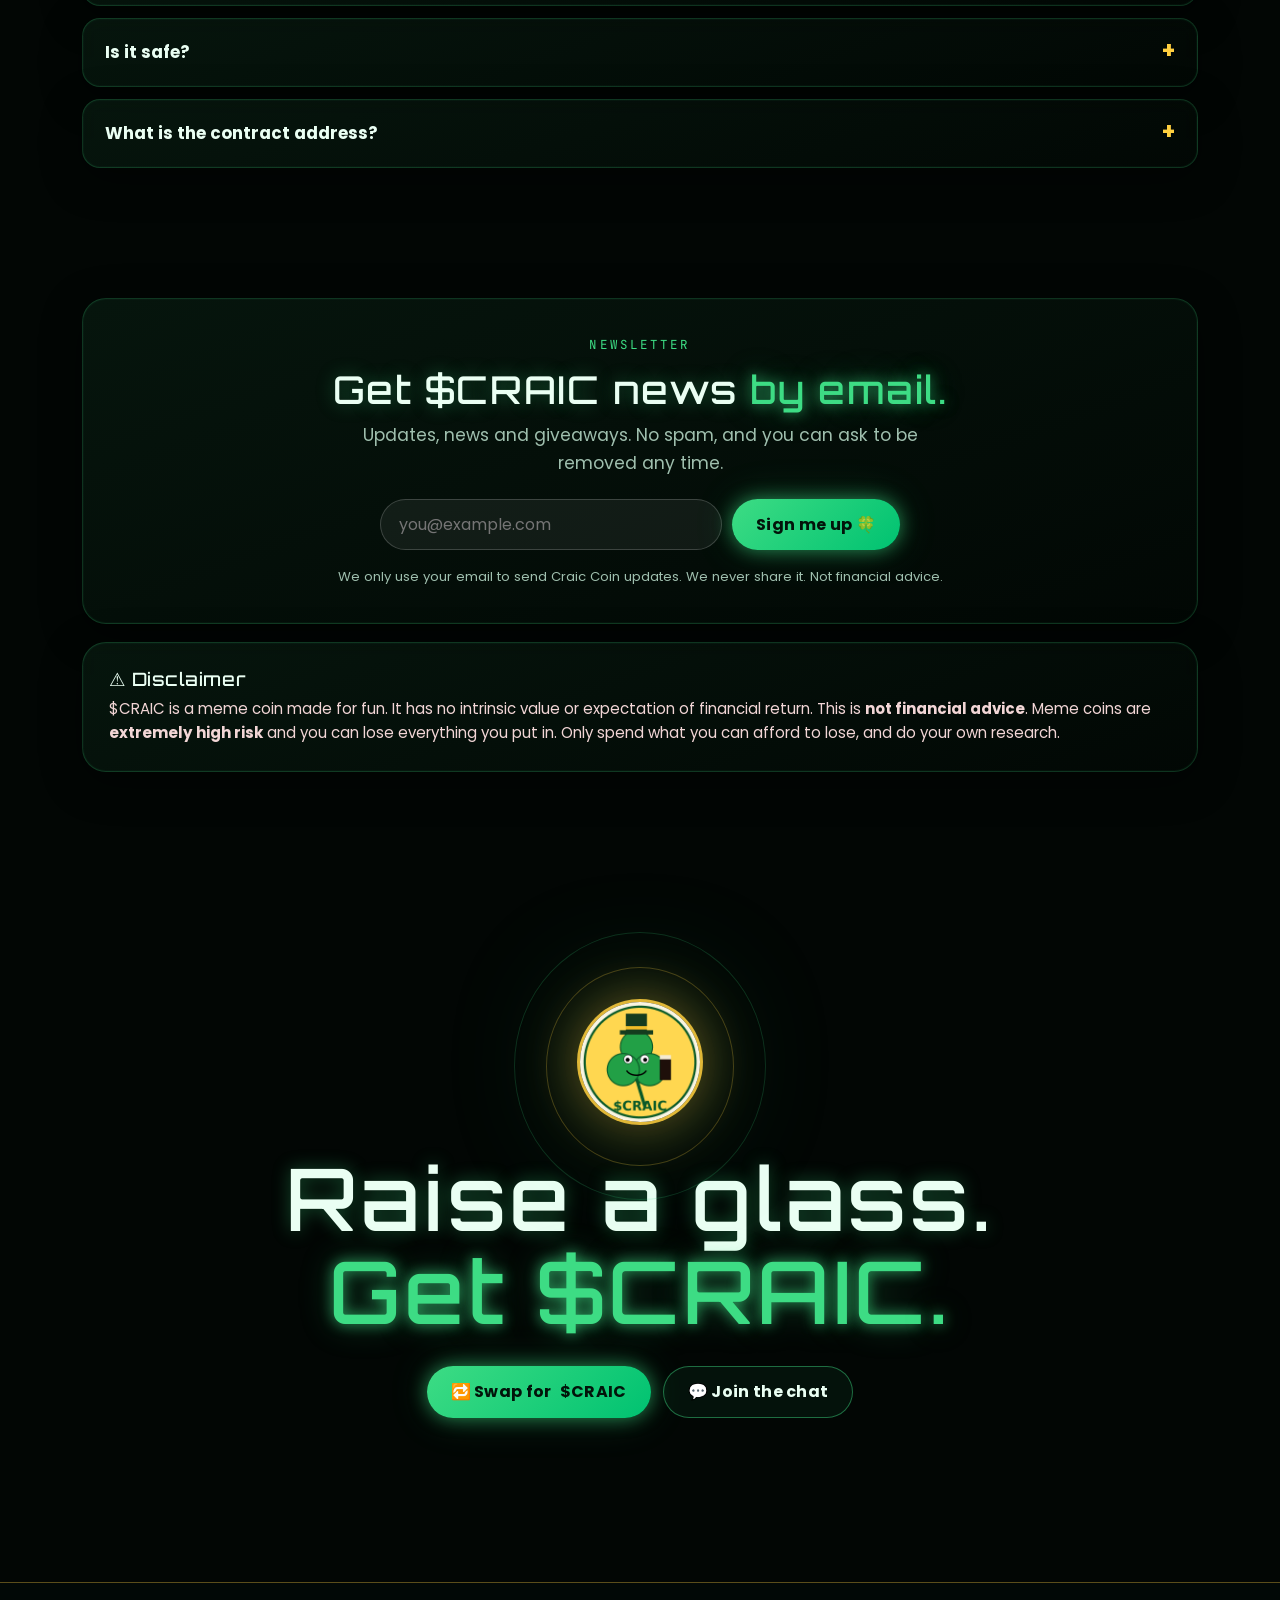
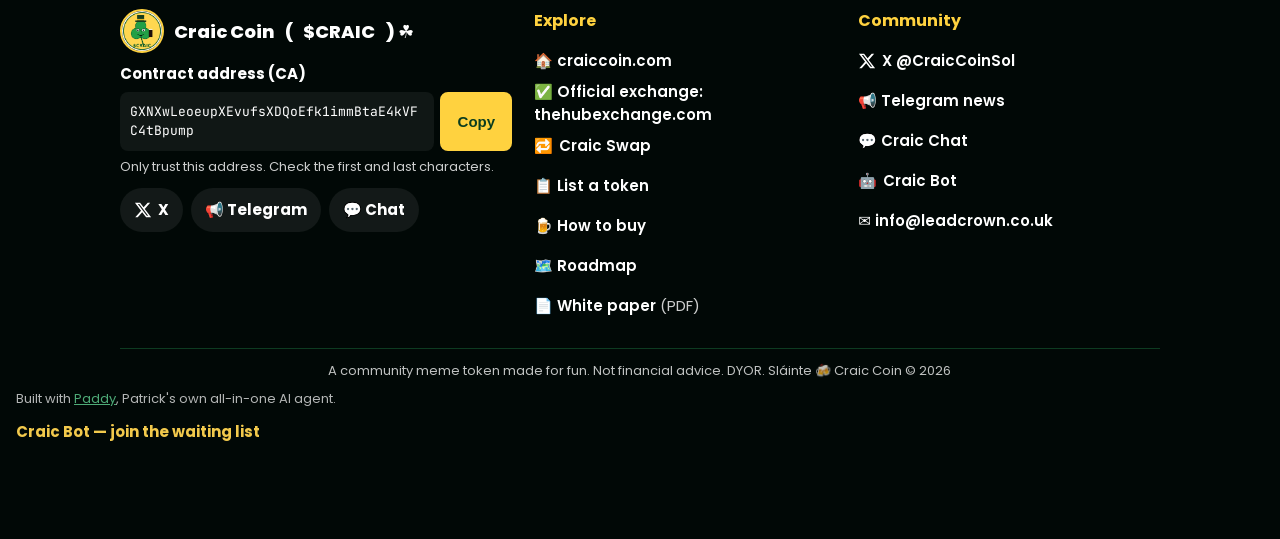
==== commit b5dcf346: "Add cookie-free button click tracking" ====
--- a/index.html
+++ b/index.html
@@ -568,4 +568,15 @@
 <p class="ccf-legal">A community meme token made for fun. Not financial advice. DYOR. Sláinte 🍻 Craic Coin © 2026</p>
 </div><p style="opacity:.7;font-size:13px;margin-top:8px">Built with <a href="https://agent.craiccoin.com">Paddy</a>, Patrick's own all-in-one AI agent.</p><p style="margin-top:10px"><a href="https://bot.craiccoin.com" style="color:#f2c94c;font-weight:700;text-decoration:none">Craic Bot — join the waiting list</a></p></footer><a class="cctop" href="#top" aria-label="Back to top">↑</a><script id="ccnav-js">(function(){var n=document.querySelector('.ccnav'),b=n&&n.querySelector('.cchb');if(b){b.addEventListener('click',function(){var o=n.classList.toggle('open');b.setAttribute('aria-expanded',o);b.textContent=o?'\u2715':'\u2630'});n.querySelectorAll('.ccmenu a').forEach(function(a){a.addEventListener('click',function(){n.classList.remove('open');b.setAttribute('aria-expanded','false');b.textContent='\u2630'})})}
 var t=document.querySelector('.cctop');if(t){var f=function(){t.classList.toggle('show',window.scrollY>500)};window.addEventListener('scroll',f,{passive:true});f();t.addEventListener('click',function(e){e.preventDefault();window.scrollTo({top:0,behavior:'smooth'})})}
-window.ccCopy=function(btn){var c='GXNXwLeoeupXEvufsXDQoEfk1immBtaE4kVFC4tBpump';var done=function(){btn.textContent='Copied!';setTimeout(function(){btn.textContent='Copy'},1800)};if(navigator.clipboard)navigator.clipboard.writeText(c).then(done,function(){prompt('Copy the CA:',c)});else prompt('Copy the CA:',c)}})();</script><!--/CCNAV--></body></html>
+window.ccCopy=function(btn){var c='GXNXwLeoeupXEvufsXDQoEfk1immBtaE4kVFC4tBpump';var done=function(){btn.textContent='Copied!';setTimeout(function(){btn.textContent='Copy'},1800)};if(navigator.clipboard)navigator.clipboard.writeText(c).then(done,function(){prompt('Copy the CA:',c)});else prompt('Copy the CA:',c)}})();</script><!--/CCNAV--><!--CLICKTRACK--><script>(function(){try{var NS=window.__CT_NS||"craiccoin-com",A="https://abacus.jasoncameron.dev/hit/"+NS+"/",last=0;
+function key(el){var h=(el.getAttribute("href")||"").toLowerCase(),t=(el.textContent||"").toLowerCase();
+if(/list\.html|\/list(\?|$)/.test(h))return"list";if(/bot\.craiccoin/.test(h))return"waitlist";if(/t\.me\/craichubbot/.test(h))return"craicbot";
+if(/whitepaper/.test(h))return"whitepaper";if(/craic-swap|pump\.fun|jup\.ag|\/swap/.test(h))return"buy";if(/#how-to-buy/.test(h))return"howtobuy";
+if(/thehubexchange\.com/.test(h)&&location.hostname.indexOf("thehubexchange")<0)return"exchange";
+if(/(x|twitter)\.com/.test(h))return"x";if(/t\.me\//.test(h))return"telegram";if(/youtube/.test(h))return"youtube";if(/tiktok/.test(h))return"tiktok";
+if(/dexscreener|geckoterminal|solscan|birdeye/.test(h))return"charts";if(/streamflow/.test(h))return"lock";
+if(el.tagName==="BUTTON"){if(/copy/.test(t))return"copyca";if(/connect/.test(t))return"connect";if(/sign me up|join/.test(t))return"signup";if(/launch/.test(t))return"launch";if(/swap|buy/.test(t))return"buy"}
+return null}
+document.addEventListener("click",function(e){var el=e.target&&e.target.closest&&e.target.closest("a,button");if(!el)return;var k=key(el);if(!k)return;var n=Date.now();if(n-last<400)return;last=n;
+var d=new Date().toISOString().slice(0,10).replace(/-/g,"");["clk-"+k+"-total","clk-"+k+"-day-"+d,"clk-all-day-"+d].forEach(function(x){fetch(A+x,{mode:"cors",keepalive:true}).catch(function(){})})},true)}catch(e){}})();</script>
+</body></html>
